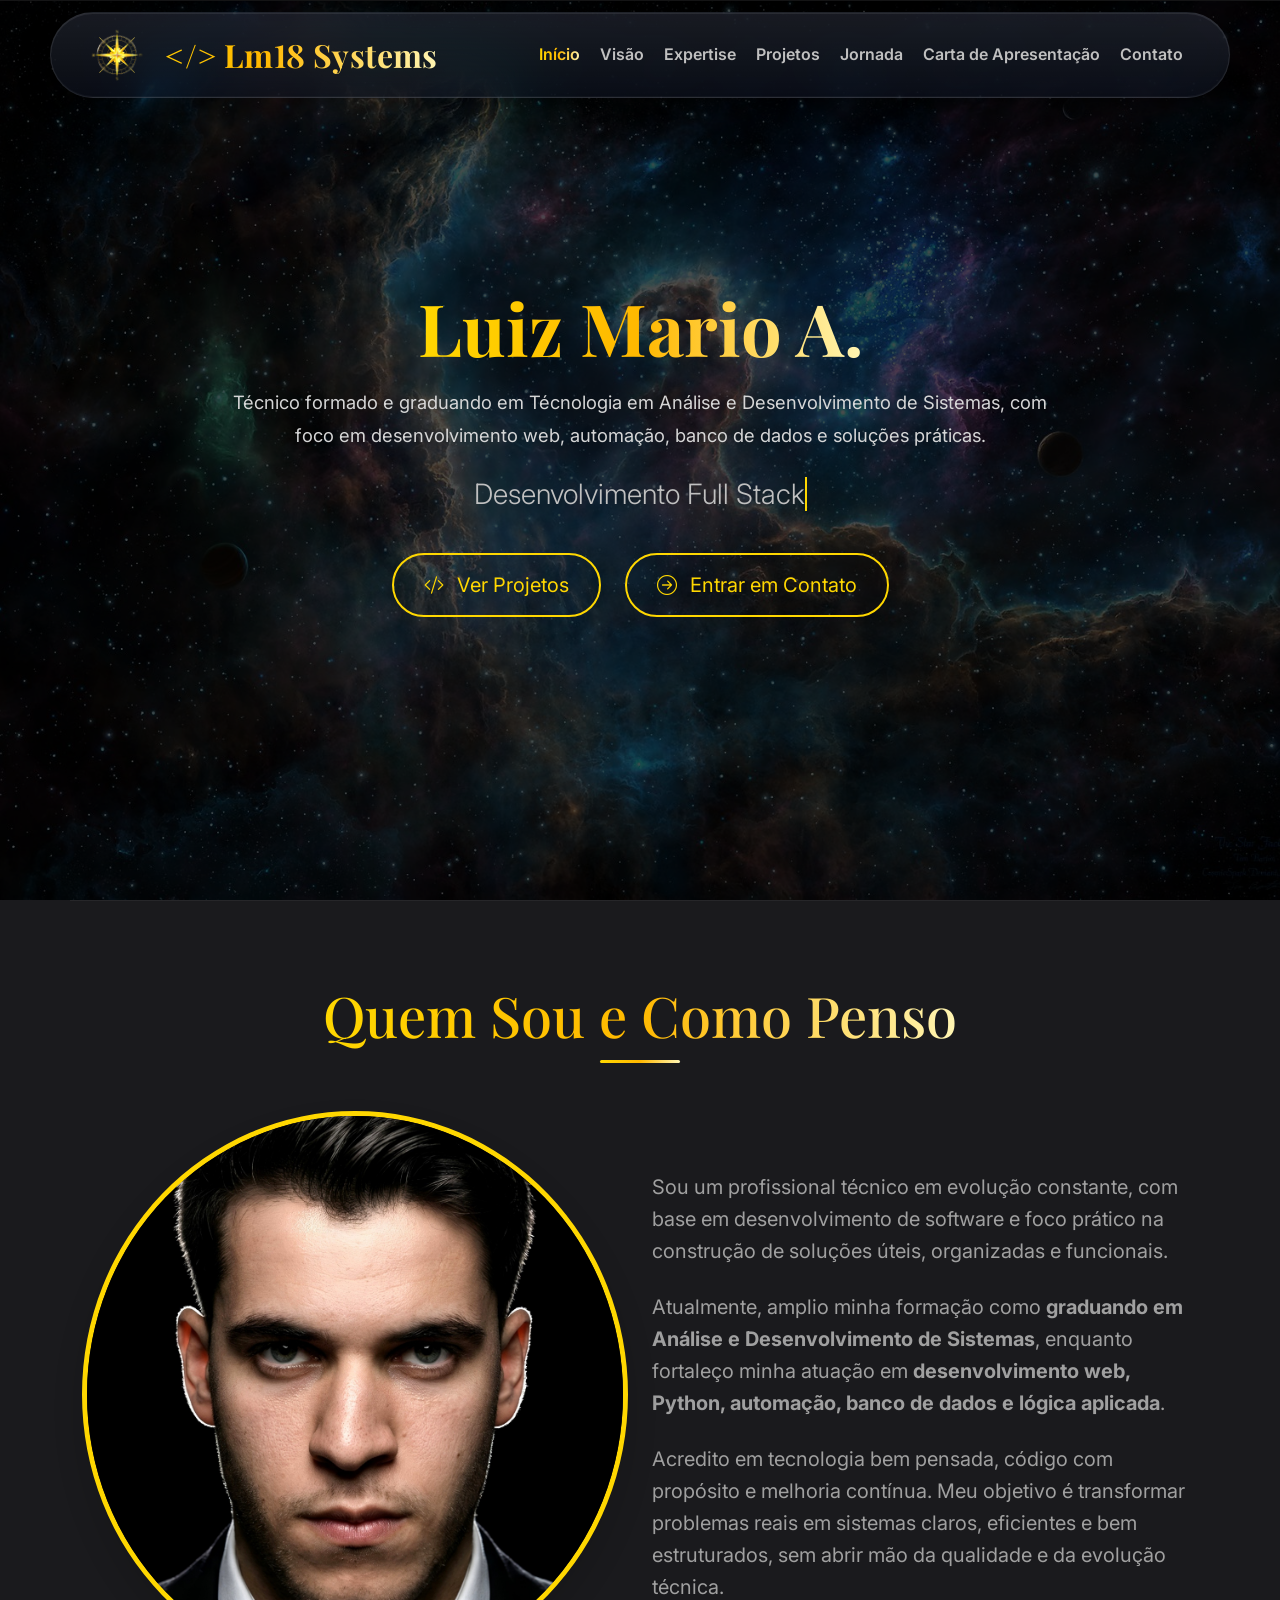
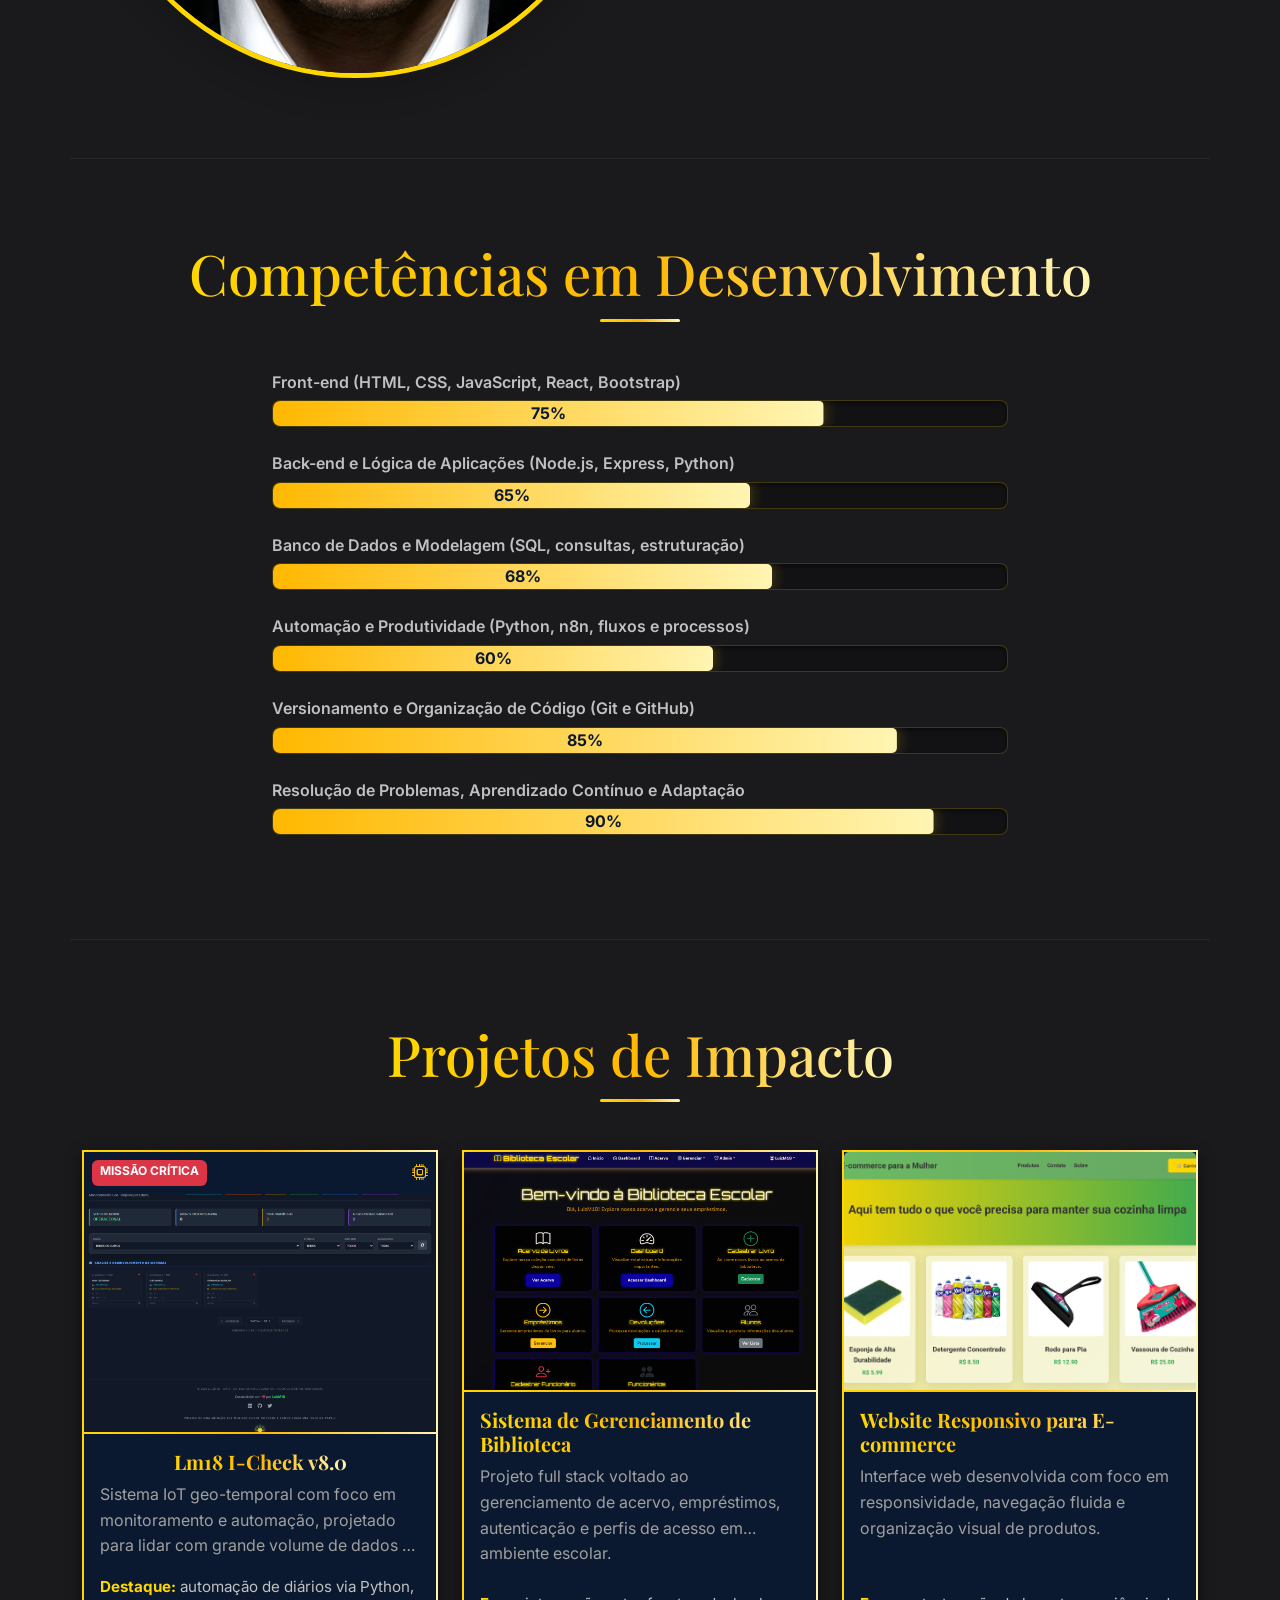
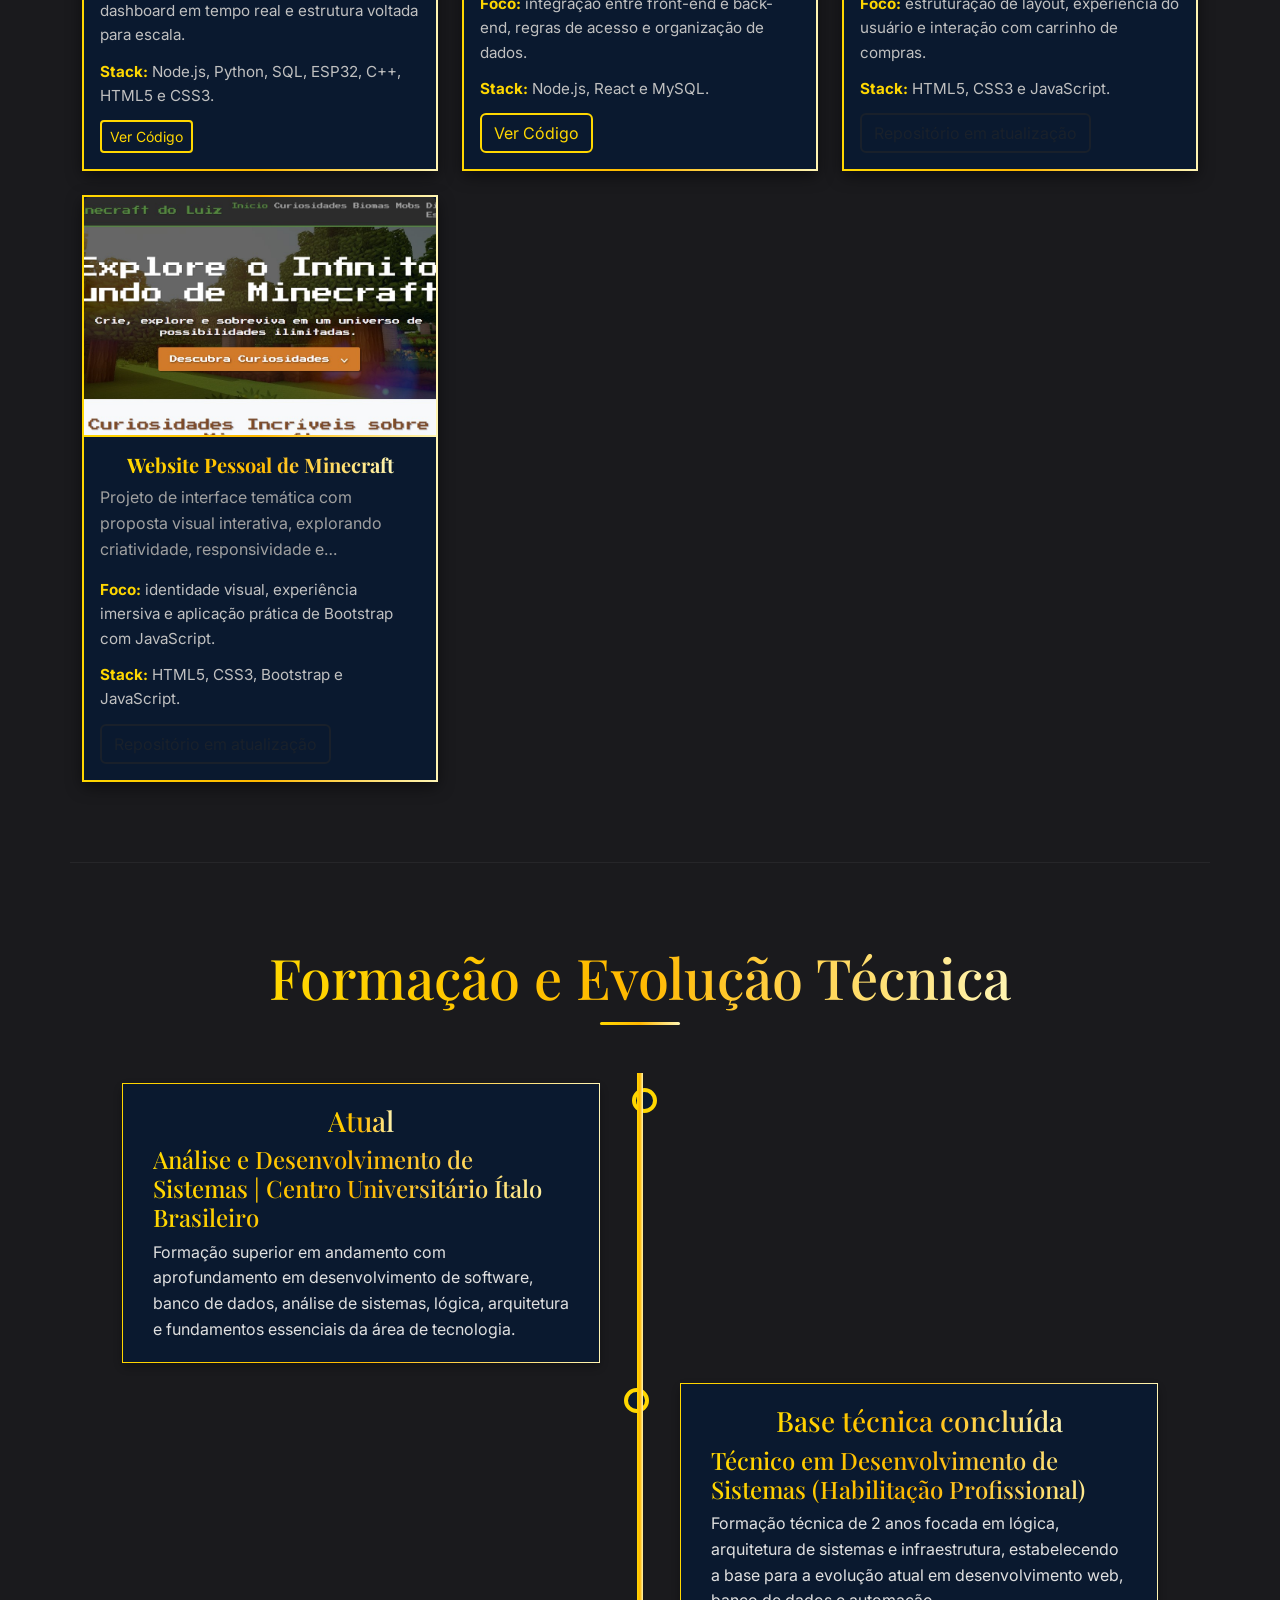
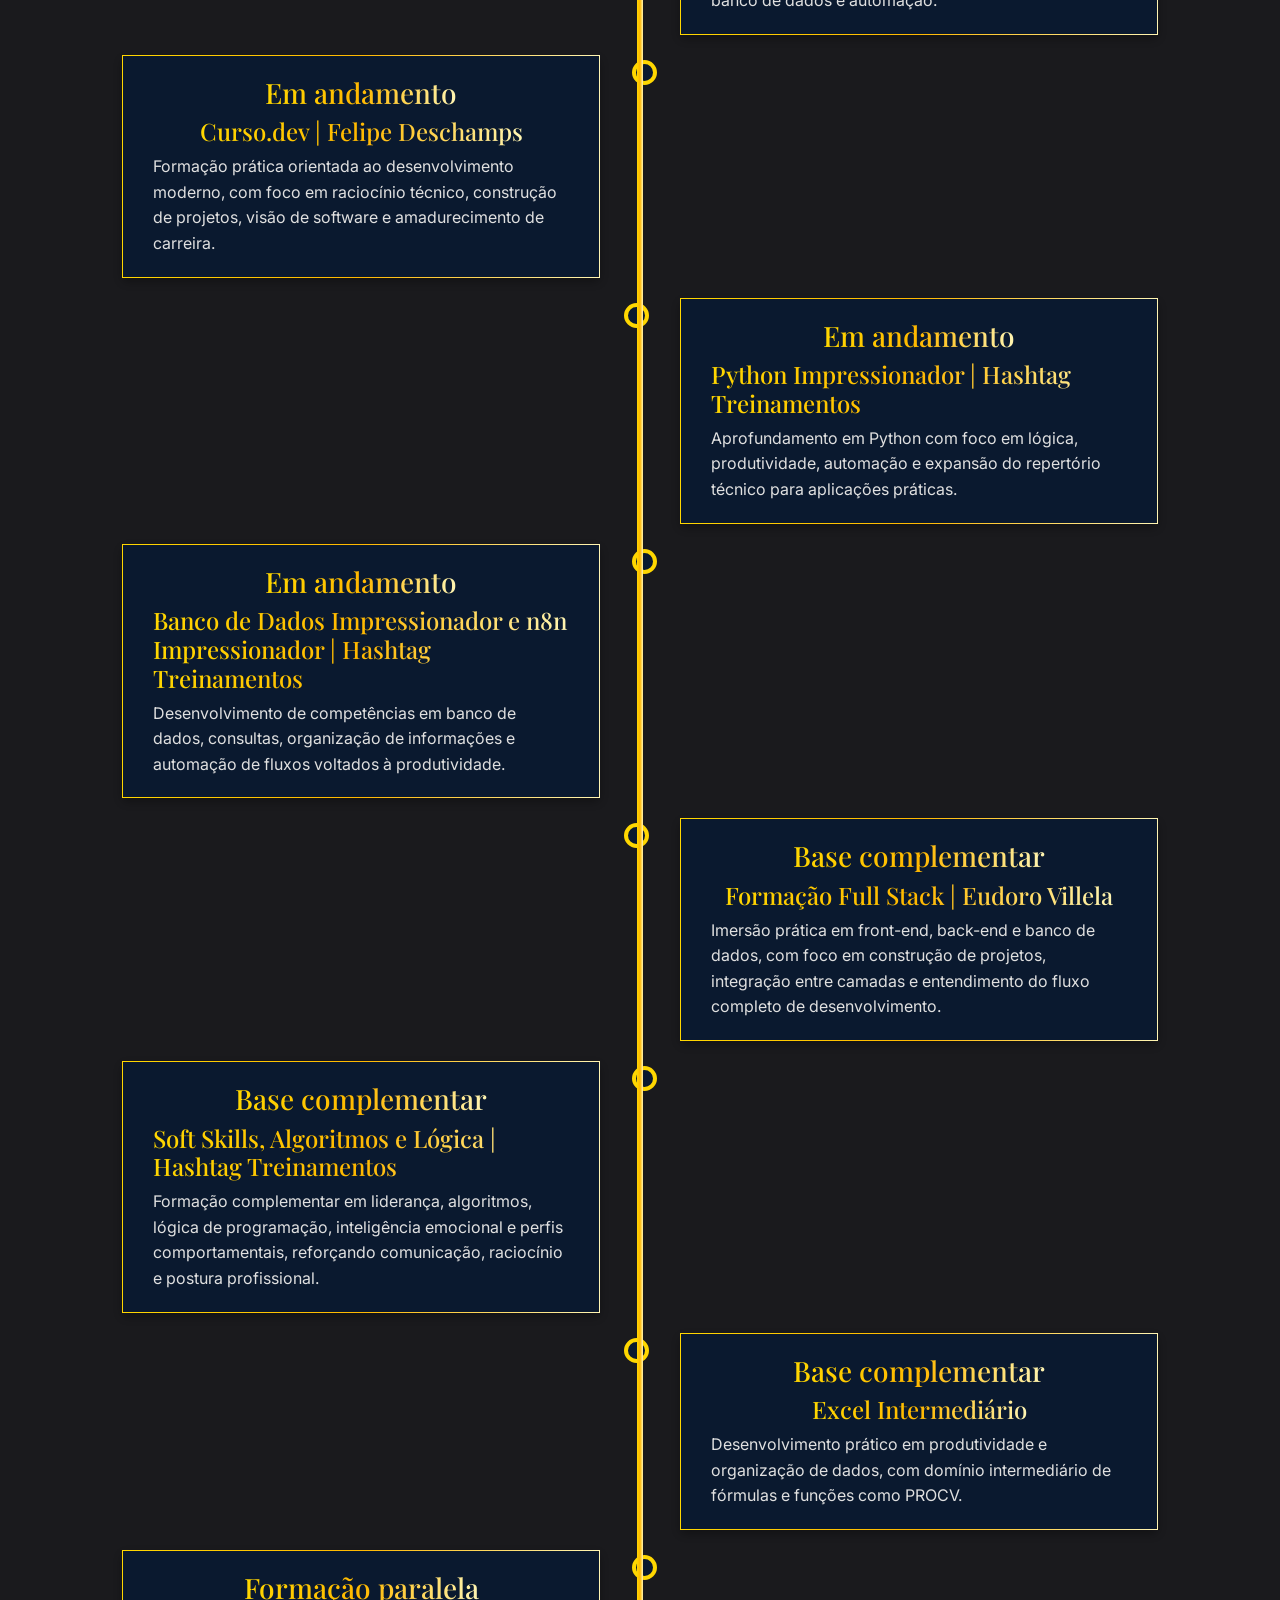
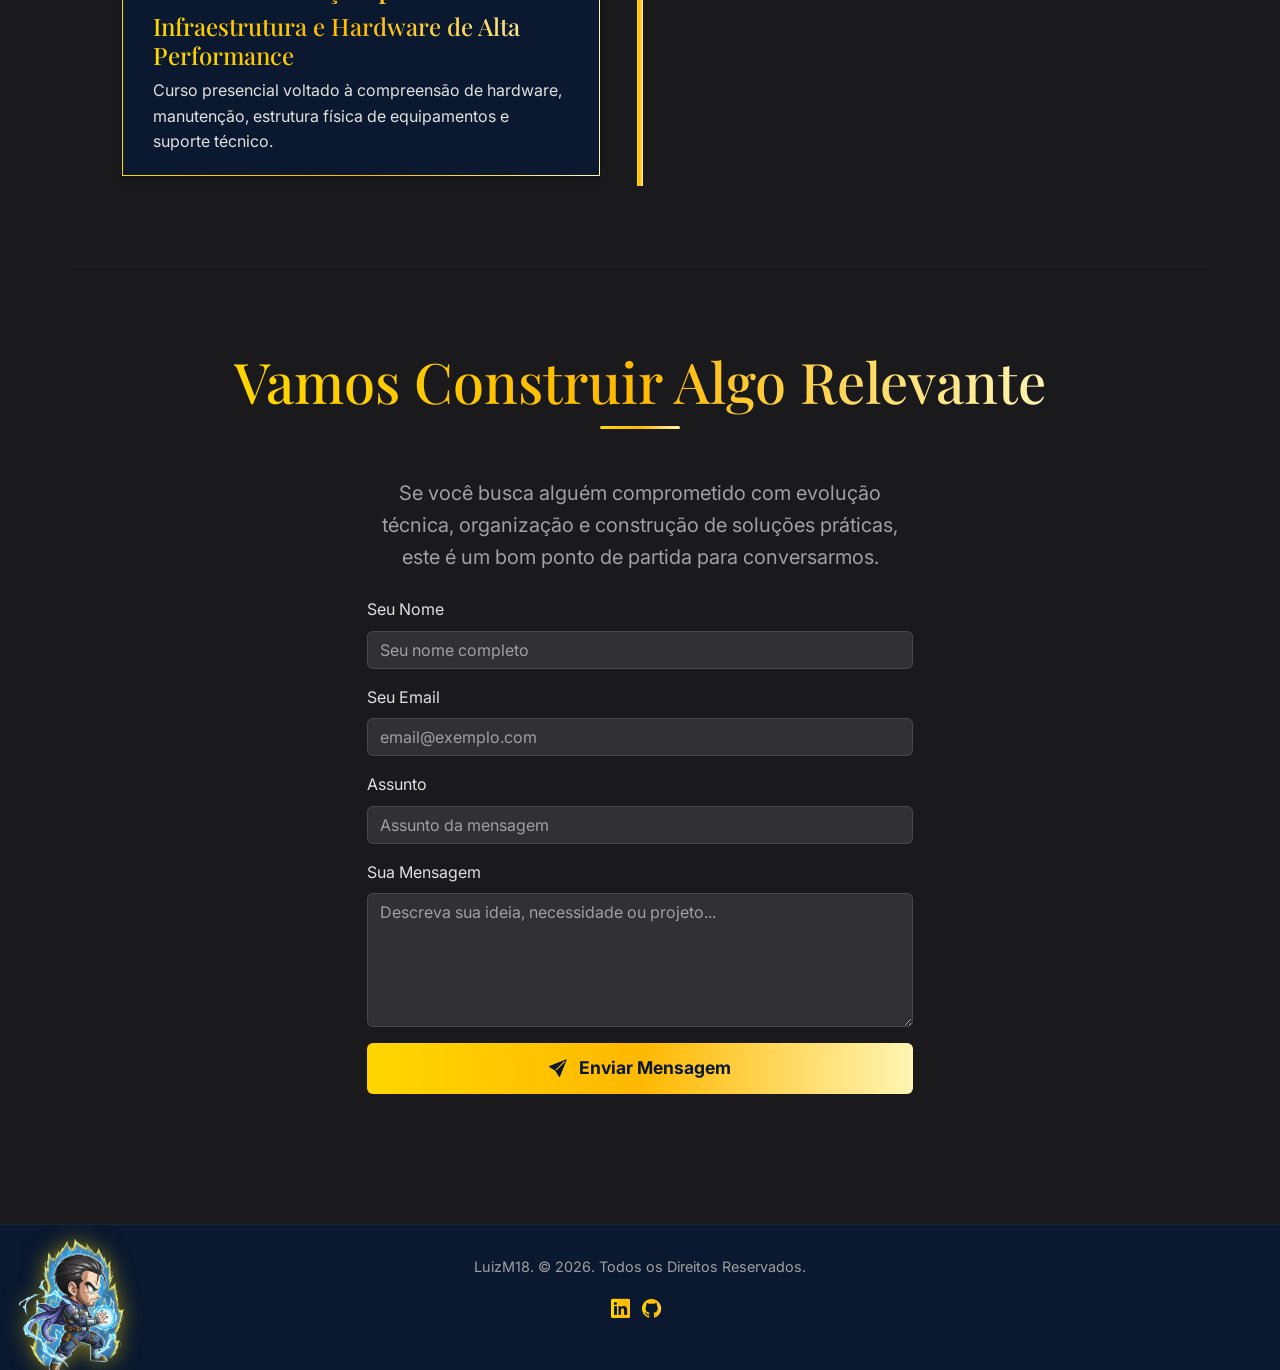
==== index.html @ 14121689 "feat: establish Lm18 Systems brand identity and legal architecture" ====
<!DOCTYPE html>
<html lang="pt-BR">
<head>
    <meta charset="UTF-8">
    <meta name="viewport" content="width=device-width, initial-scale=1.0">
    <title>Luiz Mario A. | Desenvolvimento Web, Automação e Banco de Dados</title>
    <meta name="description" content="Portfólio de Luiz Mario A. - Técnico em desenvolvimento, graduando em ADS, com foco em desenvolvimento web, automação, banco de dados e soluções práticas.">
    <meta name="keywords" content="Lm18 Systems, Luiz Mario, LuizM18, Portfólio, Desenvolvedor Full Stack, Python, Node.js, React, SQL, Automação, Banco de Dados">
    <meta name="author" content="LuizM18">

    <meta property="og:type" content="website">
    <meta property="og:url" content="https://lm18.dev/">
    <meta property="og:title" content="Luiz Mario A. | Desenvolvimento Web, Automação e Banco de Dados">
    <meta property="og:description" content="Conheça os projetos, a formação e a evolução técnica de Luiz Mario em desenvolvimento web, automação e banco de dados.">
    <meta property="og:image" content="https://lm18.dev/assets/images/profile-photo.jpg">
    <meta property="og:image:type" content="image/jpeg">
    <meta property="og:image:width" content="1200">
    <meta property="og:image:height" content="630">

    <meta name="twitter:card" content="summary_large_image">
    <meta name="twitter:url" content="https://lm18.dev/">
    <meta name="twitter:title" content="Luiz Mario A. | Desenvolvimento Web, Automação e Banco de Dados">
    <meta name="twitter:description" content="Portfólio com foco em projetos, formação técnica, automação, desenvolvimento web e banco de dados.">
    <meta name="twitter:image" content="https://lm18.dev/assets/images/profile-photo.jpg">

    <!-- Bootstrap CSS CDN -->
    <link href="https://cdn.jsdelivr.net/npm/bootstrap@5.3.3/dist/css/bootstrap.min.css" rel="stylesheet" xintegrity="sha384-QWTKZyjpPEjISv5WaRU9OFeRpok6YctnYmDr5pNlyT2bRjXh0JMhjY6hW+ALEwIH" crossorigin="anonymous">
    <!-- Bootstrap Icons CDN -->
    <link rel="stylesheet" href="https://cdn.jsdelivr.net/npm/bootstrap-icons@1.11.3/font/bootstrap-icons.min.css">
    <!-- Google Fonts -->
    <link href="https://fonts.googleapis.com/css2?family=Inter:wght@300;400;600;700&family=Playfair+Display:wght@700&display=swap" rel="stylesheet">

    <link rel="shortcut icon" href="./assets/images/logo.png">
    <link rel="stylesheet" href="styles.css">
</head>
<body data-bs-spy="scroll" data-bs-target="#navbarNav" data-bs-offset="56">

    <!-- Navbar -->
    <nav class="navbar navbar-expand-lg navbar-dark navbar-custom">
        <div class="container">
            <a class="navbar-brand-custom" href="#hero">
                <img src="assets/images/logo.png" alt="Logo do portfólio LuizM" class="me-2 navbar-logo">
                &lt;/&gt; Lm18 Systems
            </a>

            <button class="navbar-toggler" type="button" data-bs-toggle="collapse" data-bs-target="#navbarNav" aria-controls="navbarNav" aria-expanded="false" aria-label="Abrir navegação">
                <span class="navbar-toggler-icon"></span>
            </button>

            <div class="collapse navbar-collapse" id="navbarNav">
                <ul class="navbar-nav ms-auto">
                    <li class="nav-item">
                        <a class="nav-link-custom active" aria-current="page" href="#hero">Início</a>
                    </li>
                    <li class="nav-item">
                        <a class="nav-link-custom" href="#vision">Visão</a>
                    </li>
                    <li class="nav-item">
                        <a class="nav-link-custom" href="#expertise">Expertise</a>
                    </li>
                    <li class="nav-item">
                        <a class="nav-link-custom" href="#projects">Projetos</a>
                    </li>
                    <li class="nav-item">
                        <a class="nav-link-custom" href="#journey">Jornada</a>
                    </li>
                    <li class="nav-item">
                        <a class="nav-link-custom" href="cover-letter.html">Carta de Apresentação</a>
                    </li>
                    <li class="nav-item">
                        <a class="nav-link-custom" href="#contact">Contato</a>
                    </li>
                </ul>
            </div>
        </div>
    </nav>

    <!-- Hero Section -->
    <section id="hero" class="d-flex align-items-center justify-content-center text-white">
        <div class="hero-content text-center">
            <h1 class="display-1">Luiz Mario A.</h1>

            <p class="hero-subtitle">
                Técnico formado e graduando em Técnologia em Análise e Desenvolvimento de Sistemas, com foco em desenvolvimento web, automação, banco de dados e soluções práticas.
            </p>

            <p class="lead hero-typewriter">
                <span id="typewriter" data-words='["Desenvolvimento Full Stack", "Python e Automação", "Banco de Dados SQL", "Node.js e React", "Evolução Técnica Contínua"]'></span><span class="typewriter-cursor"></span>
            </p>

            <div class="hero-actions mt-4">
                <a href="#projects" class="btn btn-outline-gold btn-hero me-2">
                    <i class="bi bi-code-slash me-2"></i> Ver Projetos
                </a>
                <a href="#contact" class="btn btn-outline-gold btn-hero mt-3 mt-sm-0">
                    <i class="bi bi-arrow-right-circle me-2"></i> Entrar em Contato
                </a>
            </div>
        </div>
    </section>

    <!-- Vision Section -->
    <section id="vision" class="container fade-in-up-on-scroll">
        <h2 class="text-center mb-5">Quem Sou e Como Penso</h2>
        <div class="row align-items-center">
            <div class="col-md-6 text-center mb-4 mb-md-0">
                <img src="assets/images/profile-photo.jpg" class="img-fluid rounded-circle shadow-lg profile-img" alt="Foto de perfil de Luiz Mario">
            </div>
            <div class="col-md-6">
                <p class="fs-5 text-secondary-text mb-4">
                    Sou um profissional técnico em evolução constante, com base em desenvolvimento de software e foco prático na construção de soluções úteis, organizadas e funcionais.
                </p>
                <p class="fs-5 text-secondary-text mb-4">
                    Atualmente, amplio minha formação como <strong>graduando em Análise e Desenvolvimento de Sistemas</strong>, enquanto fortaleço minha atuação em <strong>desenvolvimento web, Python, automação, banco de dados e lógica aplicada</strong>.
                </p>
                <p class="fs-5 text-secondary-text">
                    Acredito em tecnologia bem pensada, código com propósito e melhoria contínua. Meu objetivo é transformar problemas reais em sistemas claros, eficientes e bem estruturados, sem abrir mão da qualidade e da evolução técnica.
                </p>
            </div>
        </div>
    </section>

    <!-- Expertise Section -->
    <section id="expertise" class="container fade-in-up-on-scroll">
        <h2 class="text-center mb-5">Competências em Desenvolvimento</h2>
        <div class="row justify-content-center g-4">
            <div class="col-lg-8">
                <div class="mb-4">
                    <p class="skill-text">Front-end (HTML, CSS, JavaScript, React, Bootstrap)</p>
                    <div class="skill-bar-container">
                        <div class="skill-bar" data-progress="75">75%</div>
                    </div>
                </div>

                <div class="mb-4">
                    <p class="skill-text">Back-end e Lógica de Aplicações (Node.js, Express, Python)</p>
                    <div class="skill-bar-container">
                        <div class="skill-bar" data-progress="65">65%</div>
                    </div>
                </div>

                <div class="mb-4">
                    <p class="skill-text">Banco de Dados e Modelagem (SQL, consultas, estruturação)</p>
                    <div class="skill-bar-container">
                        <div class="skill-bar" data-progress="68">68%</div>
                    </div>
                </div>

                <div class="mb-4">
                    <p class="skill-text">Automação e Produtividade (Python, n8n, fluxos e processos)</p>
                    <div class="skill-bar-container">
                        <div class="skill-bar" data-progress="60">60%</div>
                    </div>
                </div>

                <div class="mb-4">
                    <p class="skill-text">Versionamento e Organização de Código (Git e GitHub)</p>
                    <div class="skill-bar-container">
                        <div class="skill-bar" data-progress="85">85%</div>
                    </div>
                </div>

                <div class="mb-4">
                    <p class="skill-text">Resolução de Problemas, Aprendizado Contínuo e Adaptação</p>
                    <div class="skill-bar-container">
                        <div class="skill-bar" data-progress="90">90%</div>
                    </div>
                </div>
            </div>
        </div>
    </section>

    <!-- Projects Section -->
    <section id="projects" class="container fade-in-up-on-scroll">
        <h2 class="text-center mb-5">Projetos de Impacto</h2>
        <div class="row g-4">
            <div class="col-md-6 col-lg-4">
                <div class="card h-100 project-card">
                    <div class="p-2 d-flex justify-content-between">
                        <span class="badge bg-danger">MISSÃO CRÍTICA</span>
                        <i class="bi bi-cpu text-warning"></i>
                    </div>
                    <img src="assets/images/Lm18_Mockup.jpg" class="card-img-top" alt="Projeto Lm18 I-Check">
                    <div class="card-body">
                        <h5 class="card-title">Lm18 I-Check v8.0</h5>
                        <p class="card-text">
                            Sistema IoT geo-temporal com foco em monitoramento e automação, projetado para lidar com grande volume de dados e acompanhamento em tempo real.
                        </p>
                        <p class="project-detail">
                            <strong>Destaque:</strong> automação de diários via Python, dashboard em tempo real e estrutura voltada para escala.
                        </p>
                        <p class="project-detail">
                            <strong>Stack:</strong> Node.js, Python, SQL, ESP32, C++, HTML5 e CSS3.
                        </p>
                        <div class="d-flex justify-content-between align-items-center">
                            <a href="https://github.com/LuizM18/Lm18_I-Check" class="btn btn-outline-gold btn-sm" target="_blank" rel="noopener noreferrer">Ver Código</a>
                        </div>
                    </div>
                </div>
            </div>

            <div class="col-md-6 col-lg-4">
                <div class="card h-100 project-card">
                    <img src="assets/images/BibliotecaEscolar_Projeto.jpeg" class="card-img-top" alt="Sistema de Gerenciamento de Biblioteca">
                    <div class="card-body">
                        <h5 class="card-title">Sistema de Gerenciamento de Biblioteca</h5>
                        <p class="card-text">
                            Projeto full stack voltado ao gerenciamento de acervo, empréstimos, autenticação e perfis de acesso em ambiente escolar.
                        </p>
                        <p class="project-detail">
                            <strong>Foco:</strong> integração entre front-end e back-end, regras de acesso e organização de dados.
                        </p>
                        <p class="project-detail">
                            <strong>Stack:</strong> Node.js, React e MySQL.
                        </p>
                        <div class="d-flex justify-content-between align-items-center">
                            <a href="https://github.com/LuizM18/ProjetoBiblioteca" class="btn btn-outline-gold" target="_blank" rel="noopener noreferrer">Ver Código</a>
                        </div>
                    </div>
                </div>
            </div>

            <div class="col-md-6 col-lg-4">
                <div class="card h-100 project-card">
                    <img src="assets/images/E-commerce.jpeg" class="card-img-top" alt="Website responsivo para e-commerce">
                    <div class="card-body">
                        <h5 class="card-title">Website Responsivo para E-commerce</h5>
                        <p class="card-text">
                            Interface web desenvolvida com foco em responsividade, navegação fluida e organização visual de produtos.
                        </p>
                        <p class="project-detail">
                            <strong>Foco:</strong> estruturação de layout, experiência do usuário e interação com carrinho de compras.
                        </p>
                        <p class="project-detail">
                            <strong>Stack:</strong> HTML5, CSS3 e JavaScript.
                        </p>
                        <div class="d-flex justify-content-between align-items-center">
                            <span class="btn btn-outline-gold disabled" aria-disabled="true">Repositório em atualização</span>
                        </div>
                    </div>
                </div>
            </div>

            <div class="col-md-6 col-lg-4">
                <div class="card h-100 project-card">
                    <img src="assets/images/Minecraft_do_Luiz_Projeto.JPEG" class="card-img-top" alt="Website pessoal com tema Minecraft">
                    <div class="card-body">
                        <h5 class="card-title">Website Pessoal de Minecraft</h5>
                        <p class="card-text">
                            Projeto de interface temática com proposta visual interativa, explorando criatividade, responsividade e organização de componentes.
                        </p>
                        <p class="project-detail">
                            <strong>Foco:</strong> identidade visual, experiência imersiva e aplicação prática de Bootstrap com JavaScript.
                        </p>
                        <p class="project-detail">
                            <strong>Stack:</strong> HTML5, CSS3, Bootstrap e JavaScript.
                        </p>
                        <div class="d-flex justify-content-between align-items-center">
                            <span class="btn btn-outline-gold disabled" aria-disabled="true">Repositório em atualização</span>
                        </div>
                    </div>
                </div>
            </div>
        </div>
    </section>

    <!-- Journey Section -->
    <section id="journey" class="container fade-in-up-on-scroll">
        <h2 class="text-center mb-5">Formação e Evolução Técnica</h2>
        <div class="timeline">
            <div class="timeline-container left">
                <div class="timeline-content">
                    <h3>Atual</h3>
                    <h4>Análise e Desenvolvimento de Sistemas | Centro Universitário Ítalo Brasileiro</h4>
                    <p>
                        Formação superior em andamento com aprofundamento em desenvolvimento de software, banco de dados, análise de sistemas, lógica, arquitetura e fundamentos essenciais da área de tecnologia.
                    </p>
                </div>
            </div>

            <div class="timeline-container right">
                <div class="timeline-content">
                    <h3>Base técnica concluída</h3>
                    <h4>Técnico em Desenvolvimento de Sistemas (Habilitação Profissional)</h4>
                    <p>
                        Formação técnica de 2 anos focada em lógica, arquitetura de sistemas e infraestrutura, estabelecendo a base para a evolução atual em desenvolvimento web, banco de dados e automação.
                    </p>
                </div>
            </div>

            <div class="timeline-container left">
                <div class="timeline-content">
                    <h3>Em andamento</h3>
                    <h4>Curso.dev | Felipe Deschamps</h4>
                    <p>
                        Formação prática orientada ao desenvolvimento moderno, com foco em raciocínio técnico, construção de projetos, visão de software e amadurecimento de carreira.
                    </p>
                </div>
            </div>

            <div class="timeline-container right">
                <div class="timeline-content">
                    <h3>Em andamento</h3>
                    <h4>Python Impressionador | Hashtag Treinamentos</h4>
                    <p>
                        Aprofundamento em Python com foco em lógica, produtividade, automação e expansão do repertório técnico para aplicações práticas.
                    </p>
                </div>
            </div>

            <div class="timeline-container left">
                <div class="timeline-content">
                    <h3>Em andamento</h3>
                    <h4>Banco de Dados Impressionador e n8n Impressionador | Hashtag Treinamentos</h4>
                    <p>
                        Desenvolvimento de competências em banco de dados, consultas, organização de informações e automação de fluxos voltados à produtividade.
                    </p>
                </div>
            </div>

            <div class="timeline-container right">
                <div class="timeline-content">
                    <h3>Base complementar</h3>
                    <h4>Formação Full Stack | Eudoro Villela</h4>
                    <p>
                        Imersão prática em front-end, back-end e banco de dados, com foco em construção de projetos, integração entre camadas e entendimento do fluxo completo de desenvolvimento.
                    </p>
                </div>
            </div>

            <div class="timeline-container left">
                <div class="timeline-content">
                    <h3>Base complementar</h3>
                    <h4>Soft Skills, Algoritmos e Lógica | Hashtag Treinamentos</h4>
                    <p>
                        Formação complementar em liderança, algoritmos, lógica de programação, inteligência emocional e perfis comportamentais, reforçando comunicação, raciocínio e postura profissional.
                    </p>
                </div>
            </div>

            <div class="timeline-container right">
                <div class="timeline-content">
                    <h3>Base complementar</h3>
                    <h4>Excel Intermediário</h4>
                    <p>
                        Desenvolvimento prático em produtividade e organização de dados, com domínio intermediário de fórmulas e funções como PROCV.
                    </p>
                </div>
            </div>

            <div class="timeline-container left">
                <div class="timeline-content">
                    <h3>Formação paralela</h3>
                    <h4>Infraestrutura e Hardware de Alta Performance</h4>
                    <p>
                        Curso presencial voltado à compreensão de hardware, manutenção, estrutura física de equipamentos e suporte técnico.
                    </p>
                </div>
            </div>
        </div>
    </section>

    <!-- Contact Section -->
    <section id="contact" class="container fade-in-up-on-scroll">
        <h2 class="text-center mb-5">Vamos Construir Algo Relevante</h2>
        <div class="row justify-content-center">
            <div class="col-md-8 col-lg-6">
                <p class="text-center mb-4 fs-5 text-secondary-text">
                    Se você busca alguém comprometido com evolução técnica, organização e construção de soluções práticas, este é um bom ponto de partida para conversarmos.
                </p>

                <form id="contactForm">
                    <input type="hidden" name="access_key" value="90277097-29be-4f44-922a-0c2ed839943b">
                    <input type="hidden" name="subject" id="dynamicSubject" value="Nova Mensagem do Site">
                    <input type="checkbox" name="botcheck" class="d-none">

                    <div class="mb-3">
                        <label for="name" class="form-label">Seu Nome</label>
                        <input type="text" name="name" class="form-control" id="name" placeholder="Seu nome completo" required>
                    </div>

                    <div class="mb-3">
                        <label for="email" class="form-label">Seu Email</label>
                        <input type="email" name="email" class="form-control" id="email" placeholder="email@exemplo.com" required>
                    </div>

                    <div class="mb-3">
                        <label for="userSubject" class="form-label">Assunto</label>
                        <input type="text" class="form-control" id="userSubject" placeholder="Assunto da mensagem" required>
                    </div>

                    <div class="mb-3">
                        <label for="message" class="form-label">Sua Mensagem</label>
                        <textarea name="message" class="form-control" id="message" rows="5" placeholder="Descreva sua ideia, necessidade ou projeto..." required></textarea>
                    </div>

                    <div class="d-grid gap-2">
                        <button type="submit" class="btn btn-submit">
                            <i class="bi bi-send-fill me-2"></i> Enviar Mensagem
                        </button>
                    </div>

                    <div id="formMessage" class="mt-3 text-center d-none alert" role="alert"></div>
                </form>
            </div>
        </div>
    </section>

    <!-- Footer -->
    <footer class="footer-custom footer-effects">
        <div class="container">
            <p>LuizM18. &copy; 2026. Todos os Direitos Reservados.</p>
            <p>
                <a href="https://www.linkedin.com/in/luizm18" target="_blank" rel="noopener noreferrer" aria-label="LinkedIn de Luiz Mario">
                    <i class="bi bi-linkedin me-2"></i>
                </a>
                <a href="https://github.com/LuizM18" target="_blank" rel="noopener noreferrer" aria-label="GitHub de Luiz Mario">
                    <i class="bi bi-github me-2"></i>
                </a>
            </p>

            <div class="character-area">
                <img src="assets/images/LuizIA.png" class="character-sprite" alt="Avatar estilizado Luiz IA">
                <img src="assets/images/kamehameha.png" class="energy-blast-img" alt="Efeito visual de energia">
            </div>
        </div>
    </footer>

    <!-- GSAP -->
    <script src="https://cdnjs.cloudflare.com/ajax/libs/gsap/3.12.5/gsap.min.js"></script>
    <!-- Bootstrap Bundle with Popper -->
    <script src="https://cdn.jsdelivr.net/npm/bootstrap@5.3.3/dist/js/bootstrap.bundle.min.js" xintegrity="sha384-YvpcrYf0tY3lHB60NNkmXc5s9fDVZLESaAA55NDzOxhy9GkcIdslK1eN7N6jIeHz" crossorigin="anonymous"></script>
    <!-- Script JS customizado -->
    <script src="script.js"></script>
</body>
</html>
---- styles.css ----
/* ==========================================================================
   1. VARIÁVEIS E GLOBAIS (ESTRUTURA BASE)
   ========================================================================== */

:root {
    --dark-blue: #0A192F;
    --rich-black: #1A1A1D;
    --gold-accent: #FFD700;
    --gold-bright: #FFF5B3;
    --gold-gradient: linear-gradient(90deg, #FFD700 0%, #FFB800 50%, #FFF5B3 100%);
    --silver-light: #C0C0C0;
    --blood-red: #8B0000;
    --text-color: #E0E0E0;
    --secondary-text: #A0A0A0;
    --focus-ring: 0 0 0 0.25rem rgba(255, 215, 0, 0.25);
}

body {
    font-family: 'Inter', sans-serif;
    background-color: var(--rich-black);
    color: var(--text-color);
    line-height: 1.6;
    overflow-x: hidden;
    cursor: url('assets/images/YellowArrow.cur') 0 0, auto;
}

h1, h2, h3, h4, h5, h6 {
    font-family: 'Playfair Display', serif;
    background: var(--gold-gradient);
    -webkit-background-clip: text;
    -webkit-text-fill-color: transparent;
    display: table;
    margin-left: auto;
    margin-right: auto;
    text-shadow: none;
}

a,
button,
.nav-link-custom,
.navbar-toggler,
.btn,
.card,
.project-card,
.timeline-content,
.footer-custom a {
    cursor: url('assets/images/YellowLink.cur'), pointer !important;
}

p,
span,
h1, h2, h3, h4, h5, h6,
label,
.form-control,
.skill-text,
.lead,
.hero-subtitle,
.project-detail {
    cursor: url('assets/images/YellowText.cur'), text;
}

.btn-submit:active,
.btn-submit.loading,
.btn-submit.is-loading {
    cursor: url('assets/images/YellowBusy.ani'), wait;
}

.text-secondary-text {
    color: var(--secondary-text) !important;
}

/* ==========================================================================
   2. COMPONENTES COMPARTILHADOS (NAVBAR, FOOTER E BOTÕES)
   ========================================================================== */

.navbar-custom {
    position: fixed;
    top: 12px;
    left: 0;
    right: 0;
    width: min(1180px, calc(100% - 24px));
    margin: 0 auto;
    border-radius: 999px;
    z-index: 1000;
    overflow: hidden;
    
    padding: 0.75rem 1.5rem;

    background: 
        linear-gradient(180deg, rgba(255, 255, 255, 0.08), rgba(255, 255, 255, 0.02)), 
        rgba(8, 14, 28, 0.54);
    backdrop-filter: blur(18px) saturate(150%);
    -webkit-backdrop-filter: blur(18px) saturate(150%);
    

    border: 1px solid rgba(255, 255, 255, 0.09);
    

    box-shadow:
        0 10px 34px rgba(0, 0, 0, 0.32),            
        inset 0 1px 0 rgba(255, 255, 255, 0.08),    
        inset 0 -1px 0 rgba(255, 255, 255, 0.03);   
}

.navbar-custom:hover {
    box-shadow: 0 10px 40px rgba(0, 0, 0, 0.8), 0 0 20px rgba(255, 215, 0, 0.2);
}

.navbar-custom::after {
    content: "";
    position: absolute;
    top: 0;
    left: -150%;
    width: 60%;
    height: 100%;
    background: linear-gradient(
        90deg,
        transparent,
        rgba(255, 255, 255, 0.05),
        rgba(255, 245, 179, 0.2),
        transparent
    );
    transform: skewX(-20deg);
    transition: 2.5s cubic-bezier(0.19, 1, 0.22, 1);
    pointer-events: none;
}

.navbar-custom:hover::after {
    left: 150%;
}

.navbar-brand-custom {
    font-family: 'Playfair Display', serif;
    font-size: 2rem;
    font-weight: 700;
    font-variant-numeric: lining-nums;
    letter-spacing: 0.4px;
    background: var(--gold-gradient);
    -webkit-background-clip: text;
    -webkit-text-fill-color: transparent;
    transition: filter 0.3s ease;
    display: flex;
    align-items: center;
    gap: 0.65rem;
    text-decoration: none;
    white-space: nowrap;
}

.navbar-brand-custom:hover {
    filter: brightness(1.2);
}

.navbar-logo {
    height: 60px;
    width: auto;
    object-fit: contain;
    image-rendering: auto;
    border-radius: 0;
    flex-shrink: 0;
    display: inline-block;
    transform-origin: center;
    animation: navbarLogoSpin 3s linear infinite;
}

.nav-link-custom {
    color: var(--silver-light) !important;
    font-weight: 600;
    margin: 0 10px;
    transition: color 0.3s ease, transform 0.2s ease;
    text-decoration: none;
}

.nav-link-custom:hover,
.nav-link-custom:focus {
    background: var(--gold-gradient);
    -webkit-background-clip: text;
    -webkit-text-fill-color: transparent;
    transform: translateY(-2px);
    outline: none;
}

.nav-link-custom.active {
    background: var(--gold-gradient);
    -webkit-background-clip: text;
    -webkit-text-fill-color: transparent;
}

.btn-outline-gold {
    color: var(--gold-accent);
    border: 2px solid var(--gold-accent);
    transition: all 0.3s ease;
    background: transparent;
}

.btn-outline-gold:hover,
.btn-outline-gold:focus {
    background: var(--gold-gradient);
    border-color: transparent;
    color: var(--dark-blue) !important;
    transform: scale(1.05);
    box-shadow: 0 6px 18px rgba(255, 215, 0, 0.2);
}

.footer-custom {
    background-color: var(--dark-blue);
    padding: 30px 0;
    text-align: center;
    color: var(--secondary-text);
    font-size: 0.9rem;
    border-top: 1px solid rgba(255, 255, 255, 0.05);
    margin-top: 50px;
}

.footer-effects {
    position: relative;
    overflow: hidden;
}

.footer-custom a {
    background: var(--gold-gradient);
    -webkit-background-clip: text;
    -webkit-text-fill-color: transparent;
    font-weight: bold;
    text-decoration: none;
    font-size: 1.2rem;
}

.footer-custom a:hover,
.footer-custom a:focus {
    filter: brightness(1.2);
    outline: none;
}

/* ==========================================================================
   3. ESTILOS EXCLUSIVOS DA PÁGINA INICIAL (INDEX)
   ========================================================================== */

#hero {
    background: linear-gradient(rgba(0, 0, 0, 0.7), rgba(0, 0, 0, 0.7)), url('assets/images/bg-hero.jpeg') center center / cover no-repeat;
    min-height: 100vh;
    display: flex;
    align-items: center;
    justify-content: center;
    text-align: center;
    position: relative;
    overflow: hidden;
    cursor: url('assets/images/YellowCross.cur'), move;
}

#hero .hero-content {
    z-index: 2;
    padding: 2rem;
    max-width: 960px;
    animation: fadeIn 2s ease-out;
}

#hero h1 {
    font-size: 4.5rem;
    font-weight: 700;
    margin-bottom: 1rem;
    background: var(--gold-gradient);
    -webkit-background-clip: text;
    -webkit-text-fill-color: transparent;
    animation: slideInDown 1.5s ease-out;
}

.hero-subtitle {
    max-width: 820px;
    margin: 0 auto 1.25rem;
    font-size: 1.15rem;
    line-height: 1.8;
    color: var(--text-color);
    opacity: 0.95;
    animation: fadeIn 2s ease-out;
}

.hero-typewriter {
    min-height: 1.75em;
}

#hero .lead {
    font-size: 1.75rem;
    font-weight: 300;
    color: var(--silver-light);
    margin-bottom: 2rem;
    animation: fadeIn 2.5s ease-out;
}

.hero-actions {
    display: flex;
    flex-wrap: wrap;
    justify-content: center;
    gap: 1rem;
}

#hero .btn-hero {
    font-size: 1.25rem;
    padding: 15px 30px;
    border-radius: 50px;
    animation: zoomIn 2s ease-out;
}

@media (max-width: 768px) {
    #hero h1 {
        font-size: 3rem;
    }

    .hero-subtitle {
        font-size: 1rem;
        line-height: 1.7;
    }

    #hero .lead {
        font-size: 1.25rem;
    }

    #hero .btn-hero {
        font-size: 1rem;
        padding: 10px 20px;
    }

    .navbar-brand-custom {
        font-size: 1.25rem;
    }

    .navbar-logo {
        height: 48px;
    }
}

section {
    padding: 80px 0;
    position: relative;
    background-color: var(--rich-black);
    border-top: 1px solid rgba(255, 255, 255, 0.05);
}

section h2 {
    font-size: 3.5rem;
    margin-bottom: 3rem;
    text-align: center;
    background: var(--gold-gradient);
    -webkit-background-clip: text;
    -webkit-text-fill-color: transparent;
    position: relative;
    padding-bottom: 15px;
}

section h2::after {
    content: '';
    position: absolute;
    left: 50%;
    bottom: 0;
    transform: translateX(-50%);
    height: 3px;
    width: 80px;
    background: var(--gold-gradient);
    border-radius: 5px;
}

#vision .card {
    background-color: var(--dark-blue);
    border: 2px solid;
    border-image: var(--gold-gradient) 1;
    box-shadow: 0 8px 16px rgba(0, 0, 0, 0.5);
    transition: transform 0.3s ease, box-shadow 0.3s ease;
}

#vision .card:hover {
    transform: translateY(-10px);
    box-shadow: 0 12px 24px rgba(0, 0, 0, 0.7);
}

#vision img.profile-img {
    object-fit: cover;
    border-radius: 50%;
    border: 5px solid var(--gold-accent);
    box-shadow: 0 0 15px rgba(255, 215, 0, 0.4);
    transition: box-shadow 0.6s ease-in-out, border-color 0.6s ease, filter 0.6s ease;
    filter: brightness(1);
}

#vision img.profile-img:hover {
    border-color: #2D0066;
    box-shadow:
        0 0 0 10px rgba(45, 0, 102, 0.3),
        0 0 30px 15px rgba(75, 0, 130, 0.5),
        0 0 60px 25px rgba(0, 0, 0, 0.8),
        inset 0 0 20px rgba(0, 0, 0, 1);
    filter: contrast(1.1) brightness(1.1);
}

.skill-bar-container {
    background-color: rgba(0, 0, 0, 0.3);
    border-radius: 8px;
    overflow: hidden;
    margin-bottom: 15px;
    border: 1px solid rgba(255, 215, 0, 0.2);
    box-shadow: inset 0 2px 4px rgba(0, 0, 0, 0.5);
}

.skill-bar {
    height: 25px;
    background: linear-gradient(90deg, var(--gold-accent) 0%, #FFB800 50%, var(--gold-bright) 100%);
    background-size: 200% 100%;
    background-position: right bottom;
    color: var(--dark-blue);
    text-align: center;
    line-height: 25px;
    font-weight: 700;
    border-radius: 5px;
    width: 0;
    transition: width 1.5s cubic-bezier(0.1, 0.7, 0.1, 1);
    box-shadow: 0 0 15px rgba(255, 215, 0, 0.3);
}

.skill-text {
    color: var(--silver-light);
    font-weight: 600;
    margin-bottom: 5px;
    display: flex;
    justify-content: space-between;
}

.project-card {
    background-color: var(--dark-blue);
    border: 2px solid;
    border-image: var(--gold-gradient) 1;
    box-shadow: 0 5px 15px rgba(0, 0, 0, 0.5);
    transition: transform 0.3s ease, box-shadow 0.3s ease, outline 0.3s ease;
    display: flex;
    flex-direction: column;
    height: 100%;
    outline: none;
}

.project-card:hover,
.project-card:focus {
    transform: translateY(-8px);
    box-shadow: 0 10px 20px rgba(0, 0, 0, 0.7);
}

.project-card:focus-visible {
    box-shadow: 0 10px 20px rgba(0, 0, 0, 0.7), var(--focus-ring);
}

.project-card img {
    border-bottom: 2px solid;
    border-image: var(--gold-gradient) 1;
    height: 240px;
    object-fit: cover;
}

.project-card .card-body {
    display: flex;
    flex-direction: column;
}

.project-card .card-title {
    background: var(--gold-gradient);
    -webkit-background-clip: text;
    -webkit-text-fill-color: transparent;
    font-weight: bold;
}

.project-card .card-text {
    color: var(--secondary-text);
    flex-grow: 1;
    display: -webkit-box;
    -webkit-line-clamp: 3;
    -webkit-box-orient: vertical;
    overflow: hidden;
    margin-bottom: 1rem;
    cursor: pointer;
    transition: all 0.3s ease;
}

.project-card .card-text.expanded {
    -webkit-line-clamp: unset;
    display: block;
    overflow: visible;
}

.project-card .card-text:not(.expanded):hover {
    color: var(--silver-light);
}

.project-detail {
    color: var(--silver-light);
    margin-bottom: 0.75rem;
    font-size: 0.95rem;
}

.project-detail strong {
    color: var(--gold-accent);
    font-weight: 700;
}

.project-card .btn-secondary-gold {
    background-color: transparent;
    border: 1px solid var(--silver-light);
    color: var(--silver-light);
    transition: all 0.3s ease;
}

.project-card .btn-secondary-gold:hover {
    background-color: var(--silver-light);
    color: var(--dark-blue);
}

.project-card small.text-secondary-text {
    color: var(--dark-blue) !important;
    background: var(--gold-gradient);
    padding: 4px 8px;
    border-radius: 4px;
    font-weight: bold;
    display: inline-block;
    margin-right: 2px;
    margin-left: 10px;
}

.timeline {
    position: relative;
    max-width: 1200px;
    margin: 0 auto;
}

.timeline::after {
    content: '';
    position: absolute;
    width: 6px;
    background: var(--gold-gradient);
    top: 0;
    bottom: 0;
    left: 50%;
    margin-left: -3px;
}

.timeline-container {
    padding: 10px 40px;
    position: relative;
    background-color: inherit;
    width: 50%;
    opacity: 0;
    transform: translateY(20px);
    transition: opacity 0.8s ease-out, transform 0.8s ease-out;
}

.timeline-container.is-visible {
    opacity: 1;
    transform: translateY(0);
}

.timeline-container::after {
    content: '';
    position: absolute;
    width: 25px;
    height: 25px;
    right: -17px;
    background-color: var(--dark-blue);
    border: 4px solid var(--gold-accent);
    top: 15px;
    border-radius: 50%;
    z-index: 1;
}

.left {
    left: 0;
}

.right {
    left: 50%;
}

.right::after {
    left: -16px;
}

.timeline-content {
    padding: 20px 30px;
    background-color: var(--dark-blue);
    position: relative;
    border-radius: 6px;
    border: 1px solid;
    border-image: var(--gold-gradient) 1;
    box-shadow: 0 4px 8px rgba(0, 0, 0, 0.3);
}

.timeline-content h3 {
    background: var(--gold-gradient);
    -webkit-background-clip: text;
    -webkit-text-fill-color: transparent;
}

.timeline-content p {
    margin-bottom: 0;
}

.timeline-content small {
    color: var(--secondary-text);
}

@media screen and (max-width: 768px) {
    .timeline::after {
        left: 31px;
    }

    .timeline-container {
        width: 100%;
        padding-left: 70px;
        padding-right: 25px;
    }

    .timeline-container::before {
        left: 60px;
        border: medium solid;
        border-image: var(--gold-gradient) 1;
        border-width: 10px 0 10px 10px;
    }

    .left::after,
    .right::after {
        left: 15px;
    }

    .right {
        left: 0%;
    }

    section h2 {
        font-size: 2.5rem;
    }
}

#contact .form-control,
#contact .form-select {
    background-color: rgba(255, 255, 255, 0.1);
    border: 1px solid rgba(255, 255, 255, 0.2);
    color: var(--text-color);
}

#contact .form-control:focus,
#contact .form-select:focus {
    background-color: rgba(255, 255, 255, 0.15);
    border-color: var(--gold-accent);
    box-shadow: var(--focus-ring);
    color: var(--text-color);
}

#contact .form-control::placeholder {
    color: var(--secondary-text);
}

#contact .btn-submit {
    background: var(--gold-gradient);
    border: none;
    color: var(--dark-blue);
    padding: 12px 30px;
    font-size: 1.1rem;
    font-weight: 700;
    transition: all 0.3s ease;
    cursor: url('assets/images/YellowText.cur'), text;
}

#contact .btn-submit:hover {
    filter: brightness(1.2);
    transform: translateY(-2px);
    box-shadow: 0 5px 15px rgba(255, 215, 0, 0.3);
    cursor: url('assets/images/YellowText.cur'), text;
}

/* ==========================================================================
   4. ESTILOS EXCLUSIVOS DA CARTA DE APRESENTAÇÃO (COVER LETTER)
   ========================================================================== */

.page-banner {
    background: linear-gradient(rgba(0, 0, 0, 0.7), rgba(0, 0, 0, 0.7)), url('assets/images/bg-hero.jpeg') center center / cover no-repeat;
    min-height: 30vh;
    display: flex;
    align-items: center;
    justify-content: center;
    text-align: center;
    position: relative;
    overflow: hidden;
    padding: 2rem;
}

.page-banner h1 {
    font-size: 3.5rem;
    font-weight: 700;
    padding-top: 96px;
    background: var(--gold-gradient);
    -webkit-background-clip: text;
    -webkit-text-fill-color: transparent;
    animation: fadeIn 1.5s ease-out;
}

@media (max-width: 768px) {
    .page-banner h1 {
        font-size: 2.5rem;
    }
}

#cover-letter-content {
    background-color: var(--dark-blue);
    padding: 60px;
    border-radius: 10px;
    box-shadow: 0 10px 30px rgba(0, 0, 0, 0.6);
    margin-top: -80px;
    position: relative;
    z-index: 1;
    border: 2px solid;
    border-image: var(--gold-gradient) 1;
}

#cover-letter-content p {
    font-size: 1.15rem;
    color: var(--text-color);
    margin-bottom: 1.5rem;
}

#cover-letter-content strong {
    background: var(--gold-gradient);
    -webkit-background-clip: text;
    -webkit-text-fill-color: transparent;
    font-weight: bold;
}

#cover-letter-content .signature {
    margin-top: 3rem;
    font-size: 1.2rem;
    font-weight: 700;
    color: var(--silver-light);
}

#cover-letter-content .contact-info a {
    background: var(--gold-gradient);
    -webkit-background-clip: text;
    -webkit-text-fill-color: transparent;
    font-weight: bold;
    text-decoration: none;
    transition: filter 0.3s ease;
}

#cover-letter-content .contact-info a:hover {
    filter: brightness(1.2);
}

/* ==========================================================================
   5. ANIMAÇÕES, SPRITES E KEYFRAMES (O CORAÇÃO DO SISTEMA)
   ========================================================================== */

.status-pulse {
    animation: pulse 2s infinite;
}

@keyframes pulse {
    0%, 100% { opacity: 1; }
    50% { opacity: 0.5; }
}

.typewriter-cursor {
    border-right: 2px solid var(--gold-accent);
    animation: blink 0.75s step-end infinite;
}

@keyframes blink {
    from, to { border-color: transparent; }
    50% { border-color: var(--gold-accent); }
}

.tech-tag {
    font-size: 0.7rem;
    padding: 2px 8px;
    border-radius: 4px;
    background: rgba(255, 215, 0, 0.1);
    color: var(--gold-accent);
    border: 1px solid rgba(255, 215, 0, 0.3);
    text-transform: uppercase;
    margin-right: 5px;
    font-weight: bold;
    display: inline-block;
}

.fade-in-up-on-scroll {
    opacity: 0;
    transform: translateY(20px);
    transition: opacity 0.8s ease-out, transform 0.8s ease-out;
}

.fade-in-up-on-scroll.is-visible {
    opacity: 1;
    transform: translateY(0);
}

.character-area {
    position: absolute;
    bottom: -10px;
    left: 0;
    width: 250px;
    height: 200px;
    pointer-events: none;
    display: flex;
    align-items: flex-end;
}

.character-sprite {
    height: 150px;
    width: auto;
    z-index: 3;
    filter: drop-shadow(0 0 10px rgba(255, 215, 0, 0.5));
    animation: characterShake 6s infinite;
}

.energy-blast-img {
    position: absolute;
    bottom: 10px;
    left: 80px;
    height: 100px;
    width: 0;
    object-fit: fill;
    z-index: 2;
    opacity: 0;
    filter: drop-shadow(0 0 15px #00d4ff);
    animation: fireKamehameha 6s infinite ease-in;
}

.animate__fadeInUp {
    animation-name: fadeInUp;
    animation-duration: 1.5s;
    animation-fill-mode: both;
}

@keyframes fireKamehameha {
    0%, 65% { width: 0; opacity: 0; }
    70% { width: 100px; opacity: 1; }
    85% { width: 1200px; opacity: 1; }
    95% { width: 1500px; opacity: 0; }
    100% { width: 0; opacity: 0; }
}

@keyframes characterShake {
    0%, 68% { transform: translate(0, 0); }
    70%, 85% { transform: translate(-2px, 1px); }
    90% { transform: translate(0, 0); }
}

@keyframes navbarLogoSpin {
    from { transform: rotate(0deg); }
    to { transform: rotate(360deg); }
}

@keyframes fadeInUp {
    from {
        opacity: 0;
        transform: translate3d(0, 40px, 0);
    }
    to {
        opacity: 1;
        transform: translate3d(0, 0, 0);
    }
}

@keyframes fadeIn {
    from { opacity: 0; }
    to { opacity: 1; }
}

@keyframes slideInDown {
    from {
        transform: translate3d(0, -100%, 0);
        visibility: visible;
    }
    to {
        transform: translate3d(0, 0, 0);
    }
}

@keyframes zoomIn {
    from {
        opacity: 0;
        transform: scale3d(0.3, 0.3, 0.3);
    }
    50% {
        opacity: 1;
    }
}
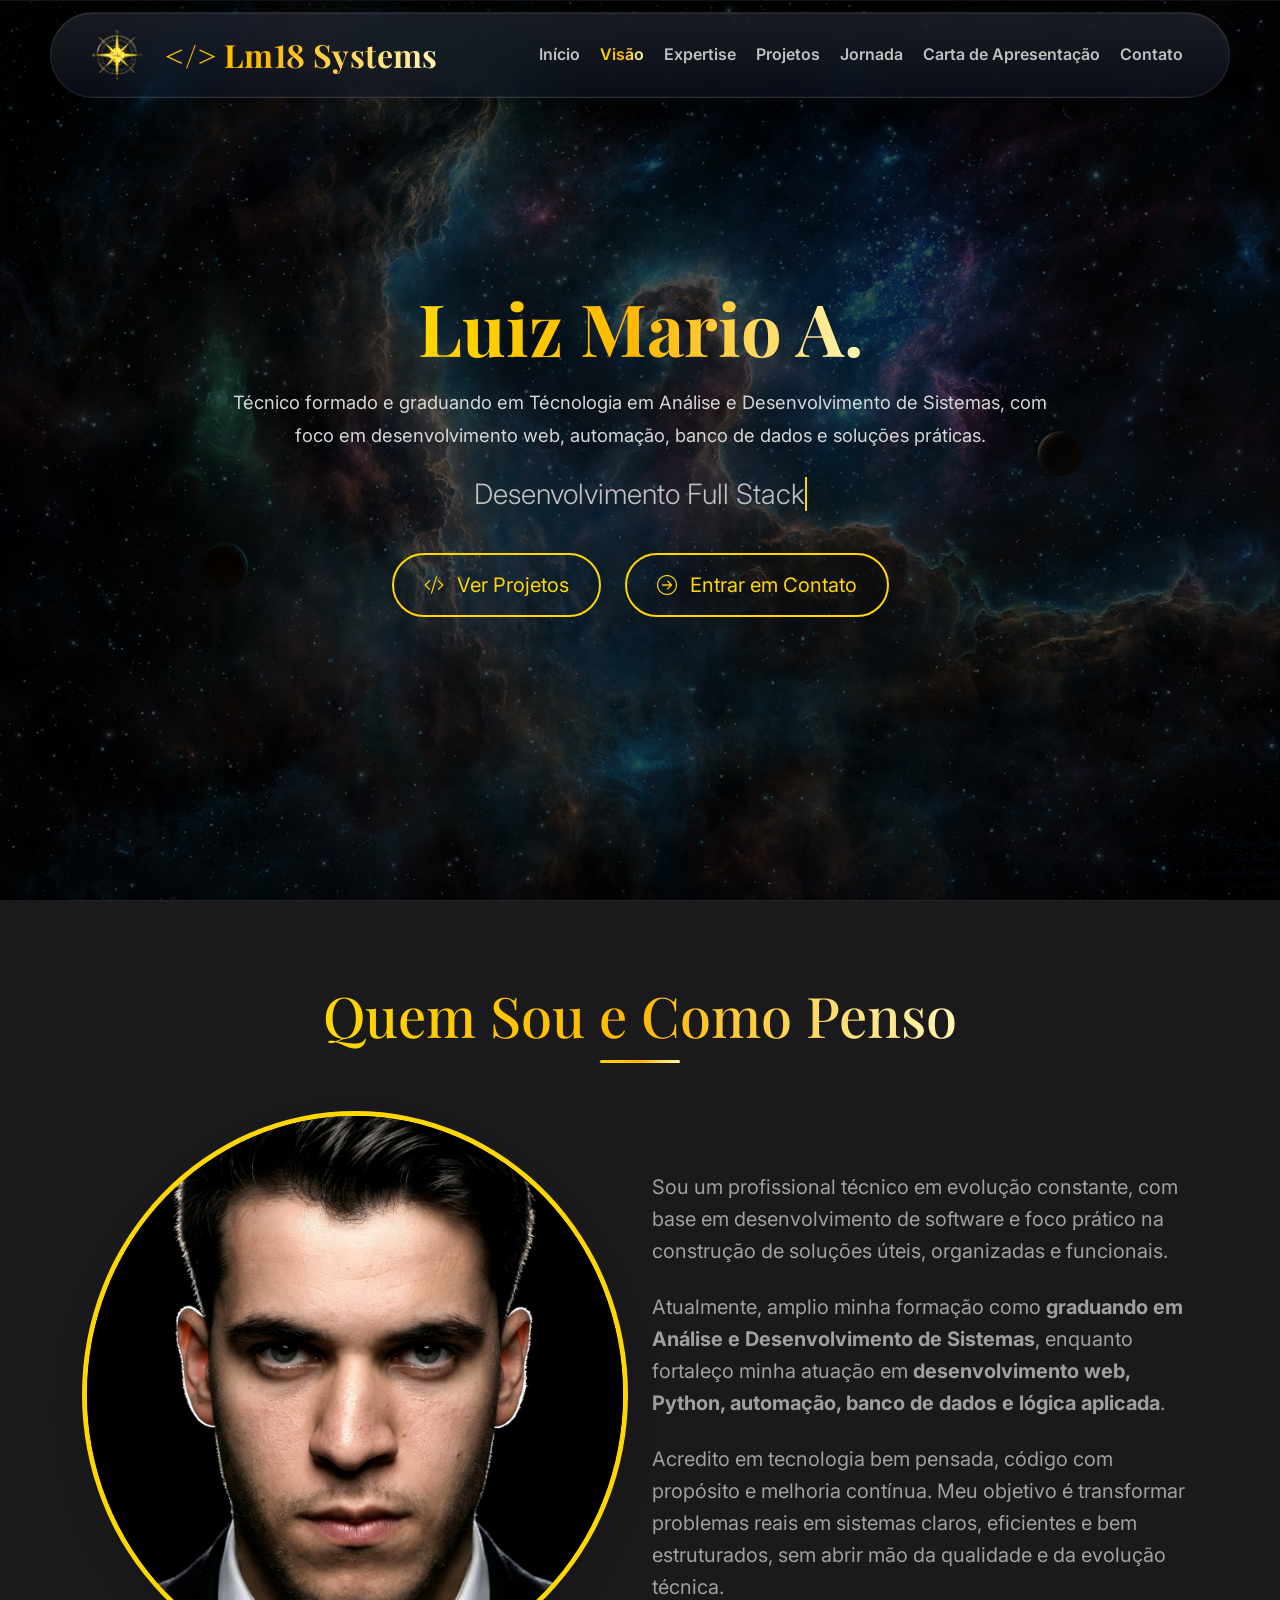
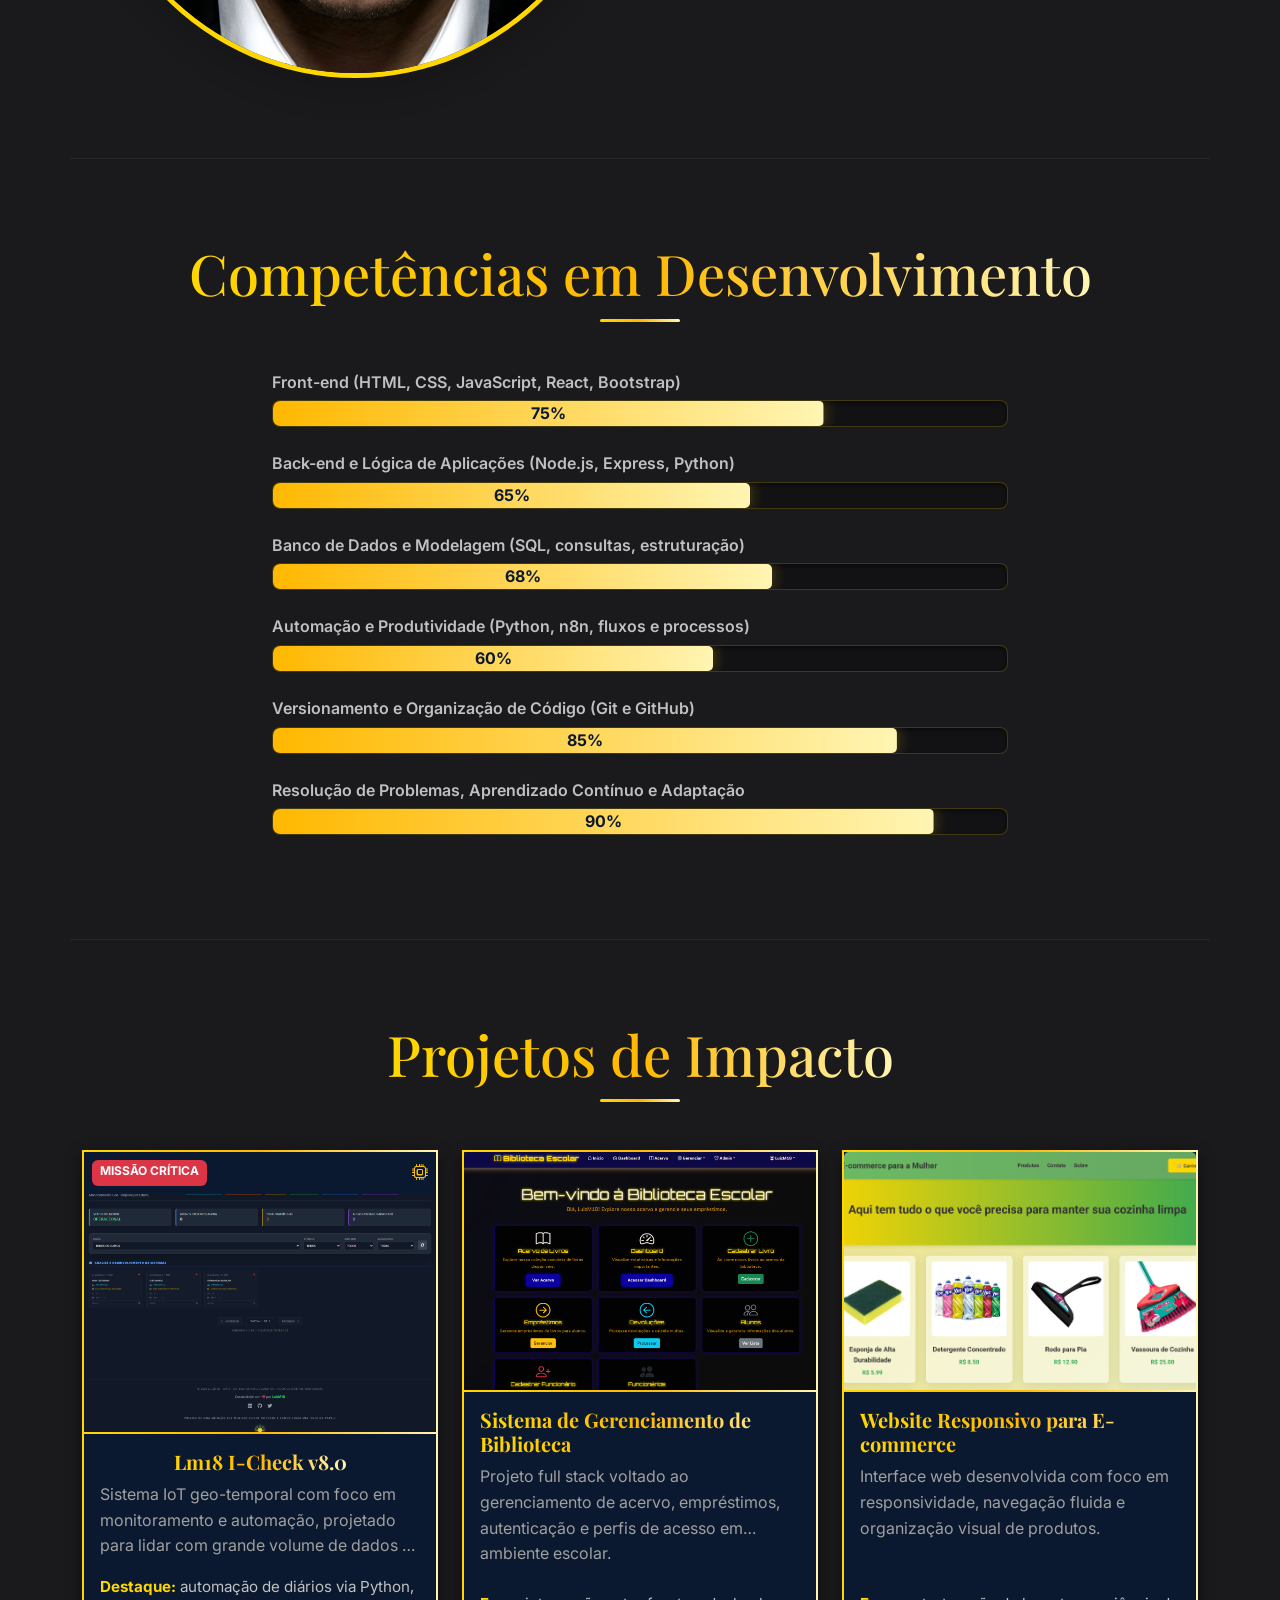
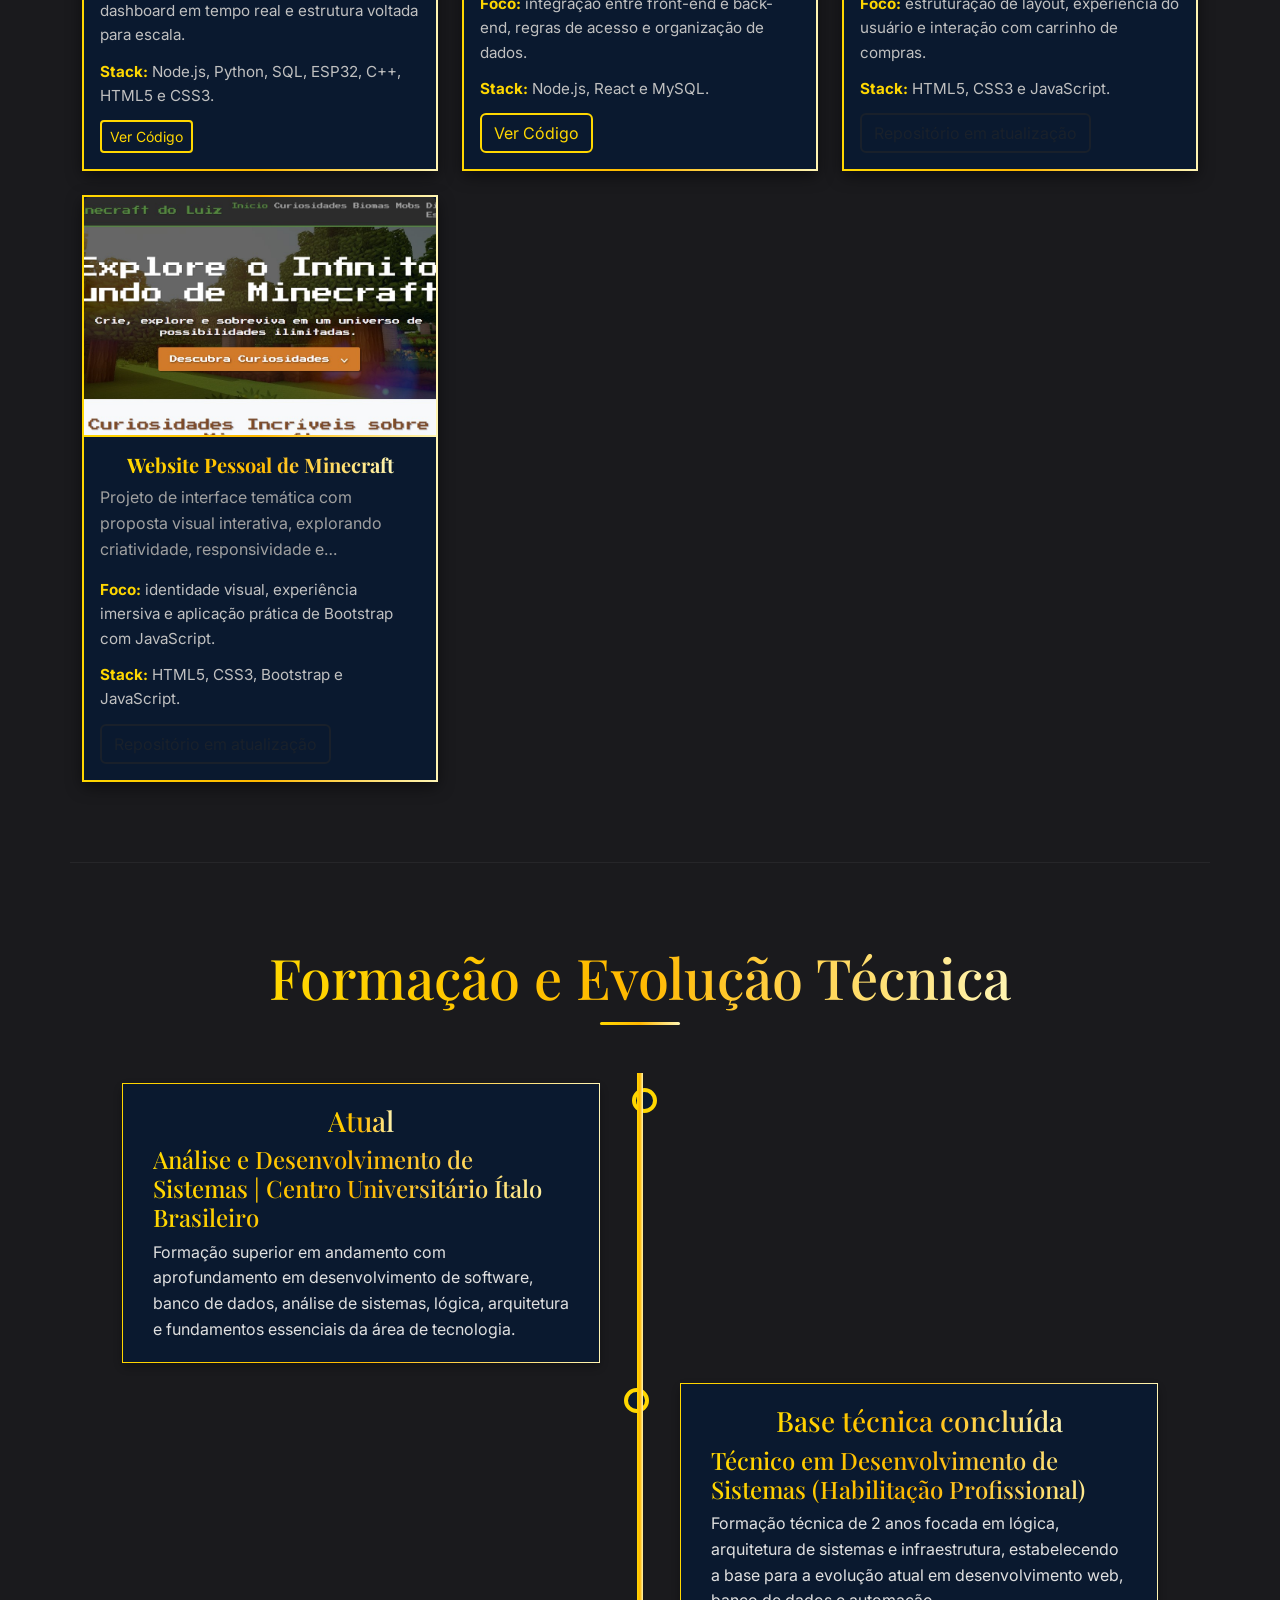
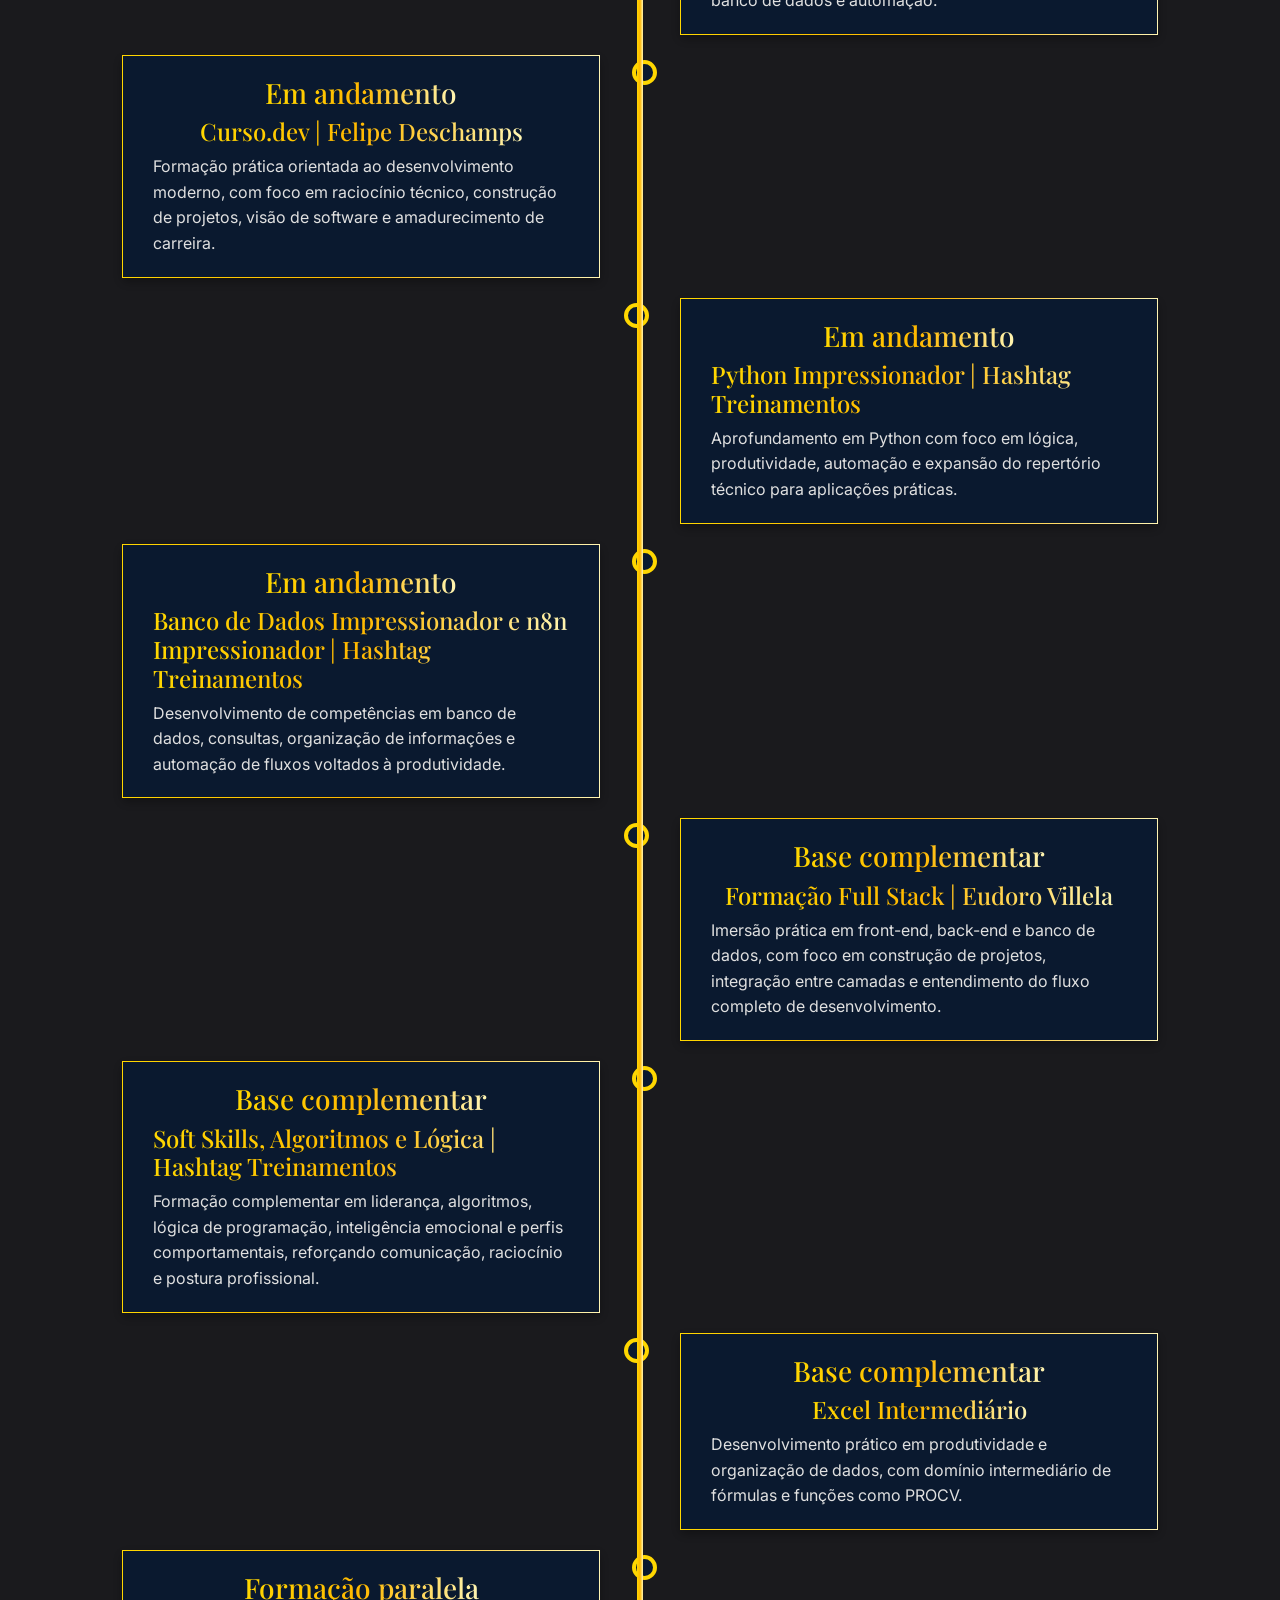
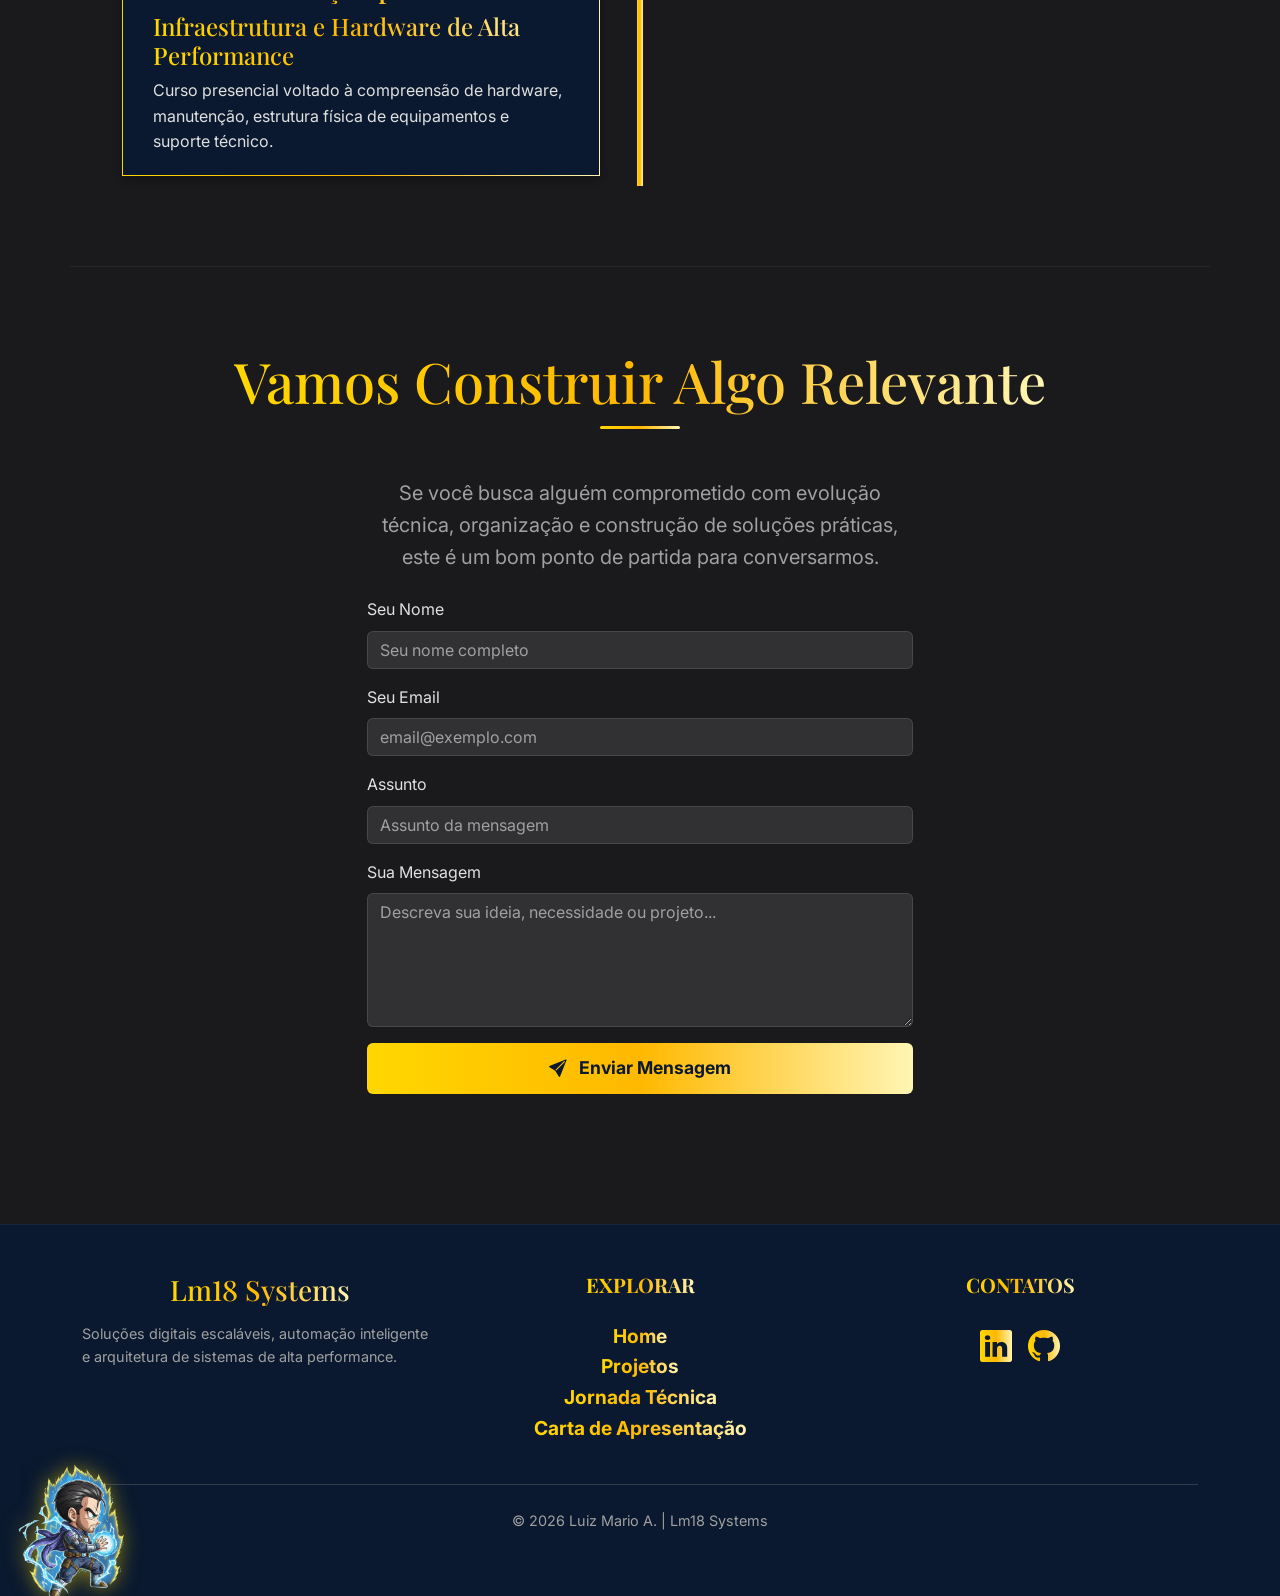
==== commit e4640906: "feat(ui): refactor footer to grid system" ====
--- a/index.html
+++ b/index.html
@@ -407,22 +407,50 @@
     </section>
 
     <!-- Footer -->
-    <footer class="footer-custom footer-effects">
-        <div class="container">
-            <p>LuizM18. &copy; 2026. Todos os Direitos Reservados.</p>
-            <p>
-                <a href="https://www.linkedin.com/in/luizm18" target="_blank" rel="noopener noreferrer" aria-label="LinkedIn de Luiz Mario">
-                    <i class="bi bi-linkedin me-2"></i>
-                </a>
-                <a href="https://github.com/LuizM18" target="_blank" rel="noopener noreferrer" aria-label="GitHub de Luiz Mario">
-                    <i class="bi bi-github me-2"></i>
-                </a>
-            </p>
-
+    <footer class="footer-custom footer-effects py-5">
+        <div class="container relative-container">
             <div class="character-area">
                 <img src="assets/images/LuizIA.png" class="character-sprite" alt="Avatar estilizado Luiz IA">
                 <img src="assets/images/kamehameha.png" class="energy-blast-img" alt="Efeito visual de energia">
             </div>
+
+            <div class="row align-items-start gy-4 footer-content">
+                
+                <div class="col-lg-4 col-md-6 text-start">
+                    <h3 class="footer-logo mb-3">Lm18 Systems</h3>
+                    <p class="footer-tagline">Soluções digitais escaláveis, automação inteligente e arquitetura de sistemas de alta performance.</p>
+                </div>
+
+                <div class="col-lg-4 col-md-6 text-start text-lg-center">
+                    <h5 class="mb-4 text-uppercase fw-bold text-gold">Explorar</h5>
+                    <ul class="list-unstyled footer-links">
+                        <li><a href="#home">Home</a></li>
+                        <li><a href="#projects">Projetos</a></li>
+                        <li><a href="#journey">Jornada Técnica</a></li>
+                        <li><a href="cover-letter.html">Carta de Apresentação</a></li>
+                    </ul>
+                </div>
+
+                <div class="col-lg-4 col-md-12 d-flex flex-column">
+                    <div class="ms-lg-auto mx-auto text-center text-lg-end">
+                        <h5 class="mb-4 text-uppercase fw-bold text-gold">Contatos</h5>
+                        <div class="d-flex justify-content-center justify-content-lg-center">
+                            <a href="https://www.linkedin.com/in/luizm18" target="_blank" rel="noopener noreferrer" class="me-3">
+                                <i class="bi bi-linkedin fs-2"></i>
+                            </a>
+                            <a href="https://github.com/LuizM18" target="_blank" rel="noopener noreferrer">
+                                <i class="bi bi-github fs-2"></i>
+                            </a>
+                        </div>
+                    </div>
+                </div>
+
+            </div>
+            
+            <hr class="footer-divider my-4">
+
+            <p class="copyright-text mt-4 text-center">&copy; 2026 Luiz Mario A. | Lm18 Systems</p>
+            
         </div>
     </footer>
 
--- a/styles.css
+++ b/styles.css
@@ -170,6 +170,10 @@
     text-decoration: none;
 }
 
+.navbar-custom:has(.show) {
+    border-radius: 15px;
+}
+
 .nav-link-custom:hover,
 .nav-link-custom:focus {
     background: var(--gold-gradient);
@@ -204,6 +208,7 @@
 .footer-custom {
     background-color: var(--dark-blue);
     padding: 30px 0;
+    font-variant-numeric: lining-nums;
     text-align: center;
     color: var(--secondary-text);
     font-size: 0.9rem;
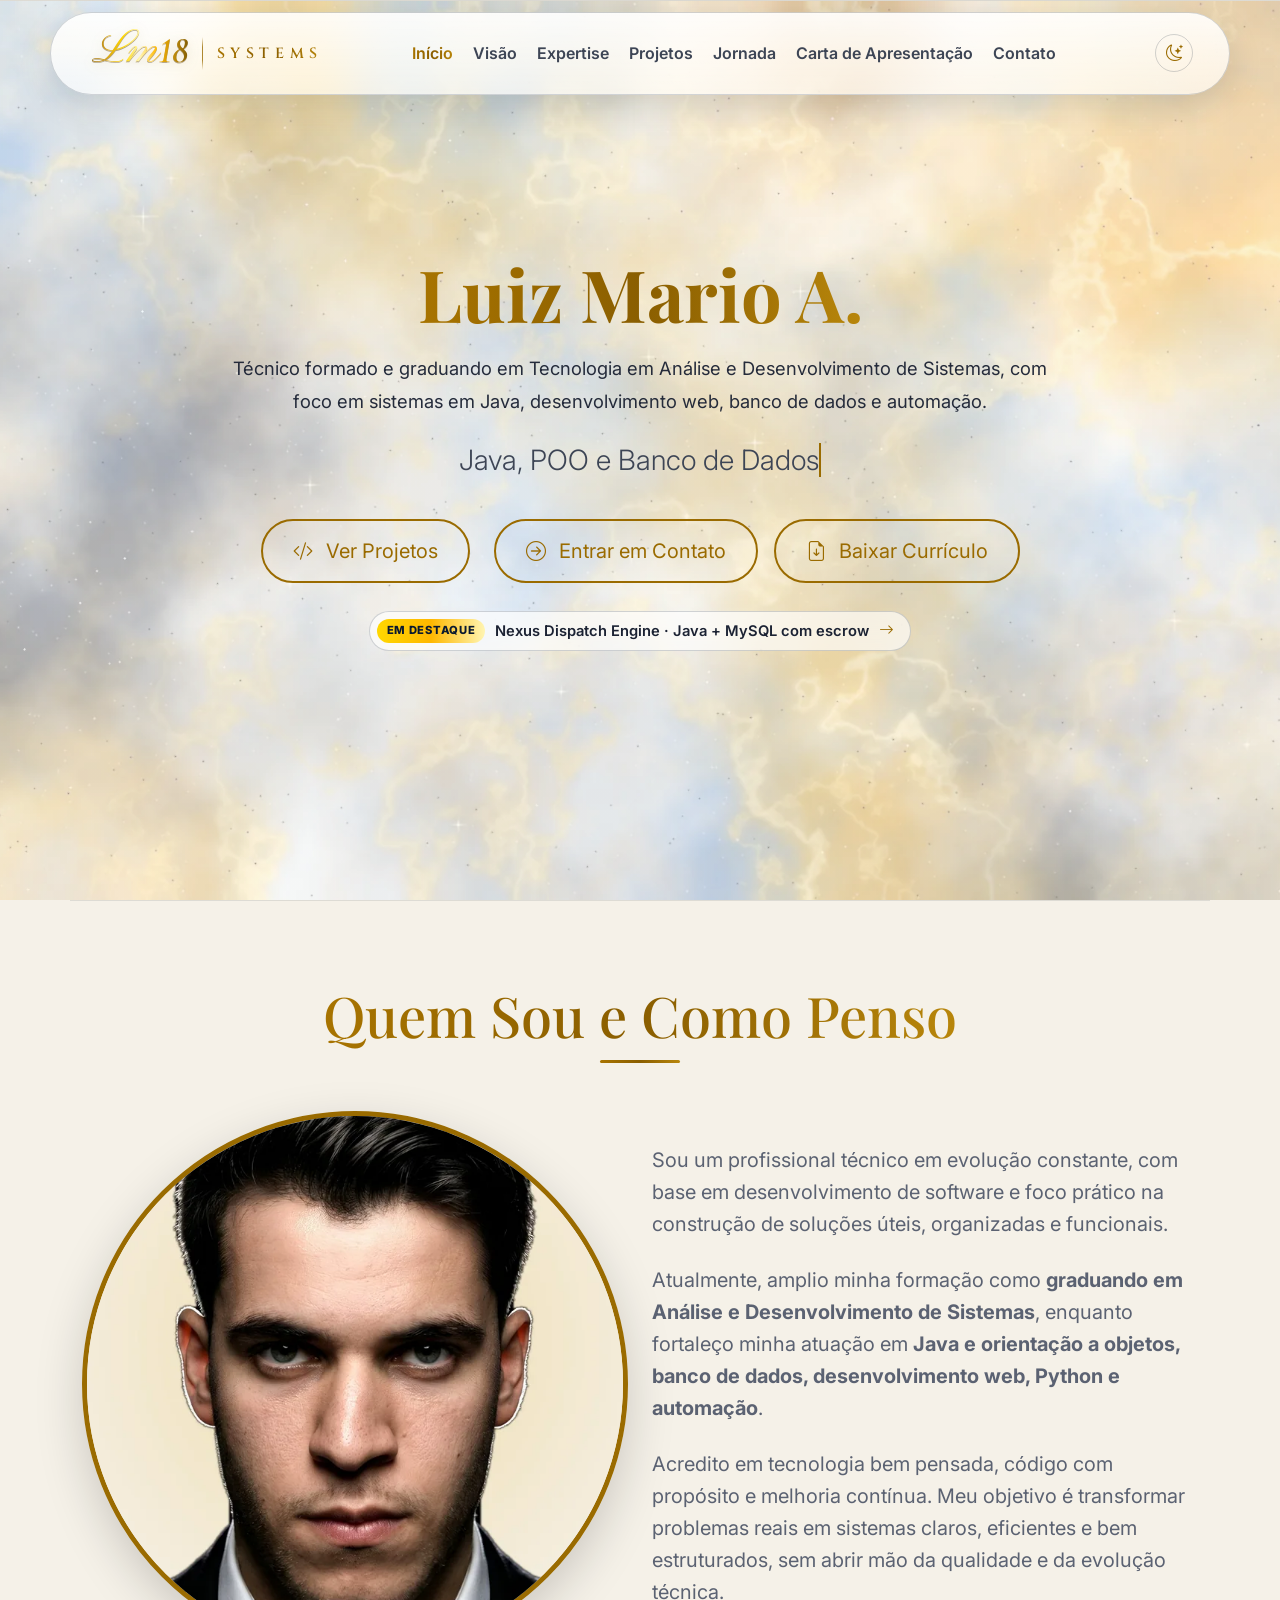
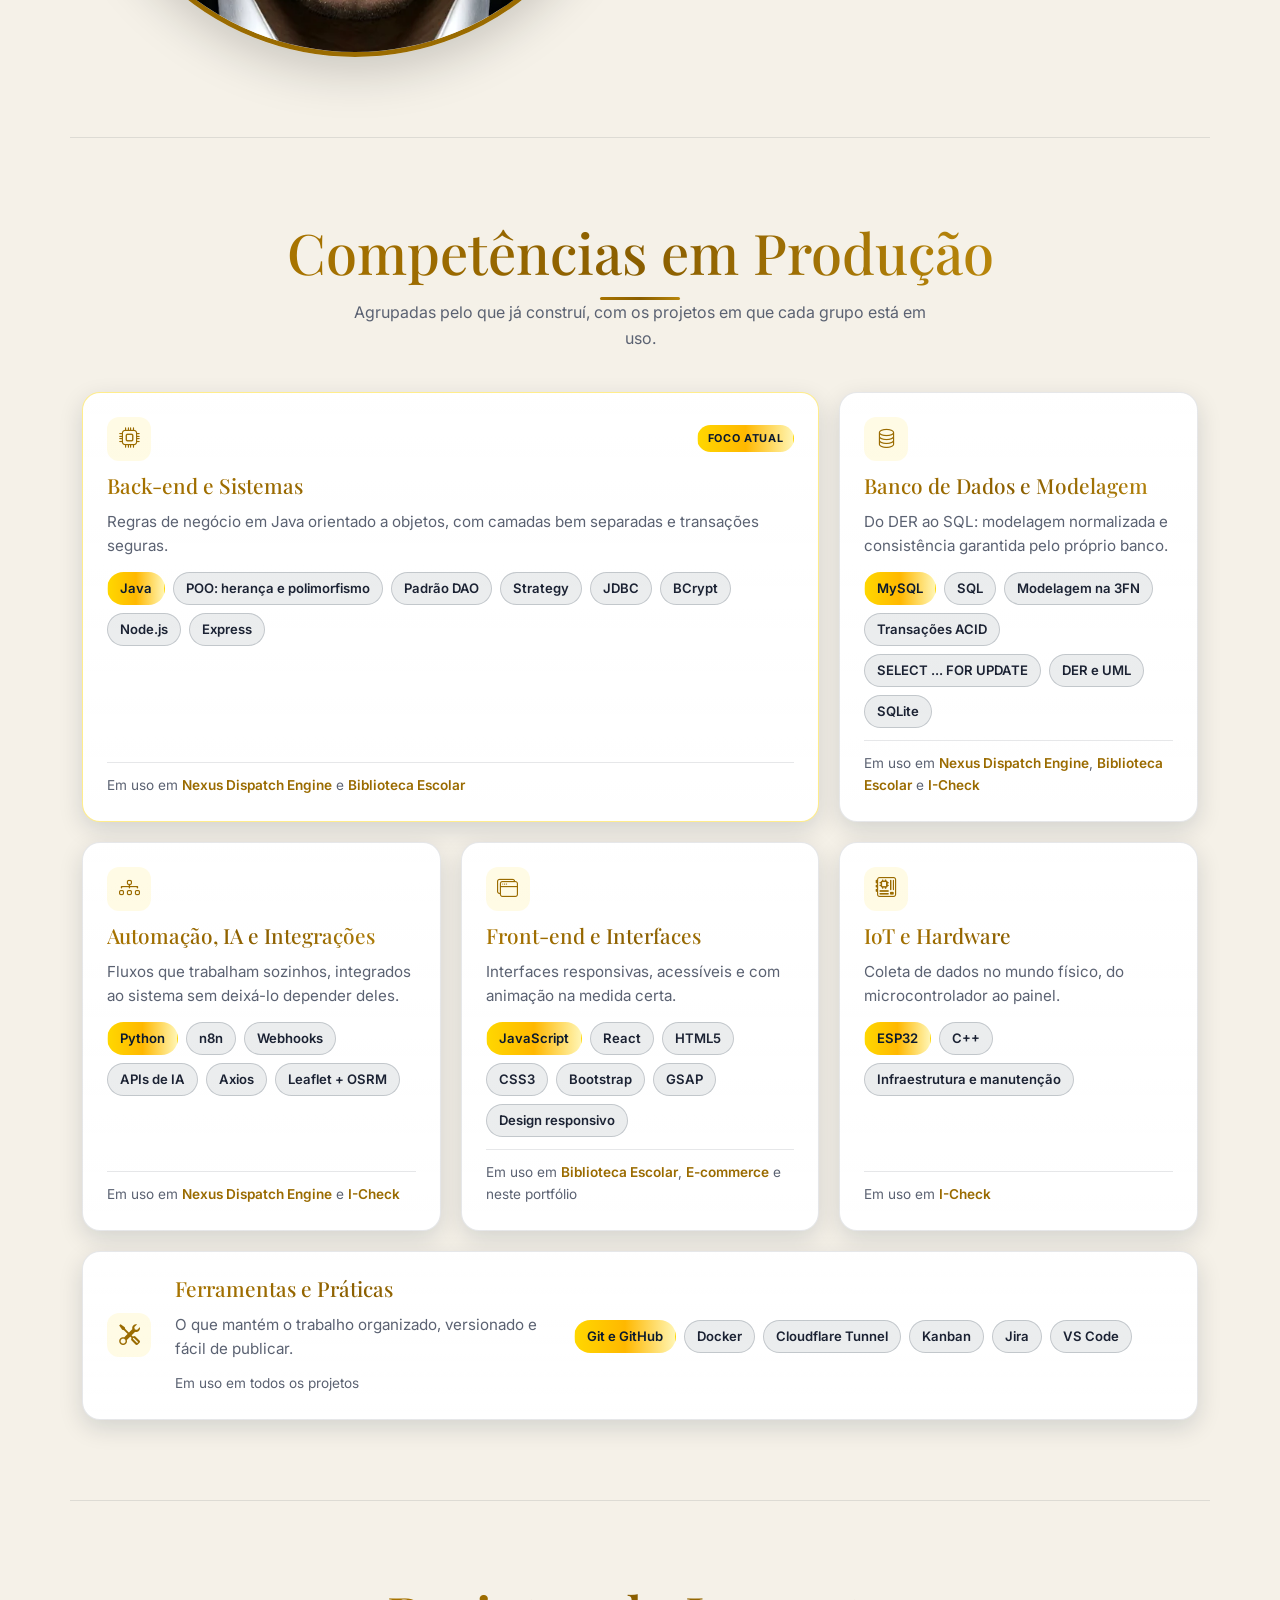
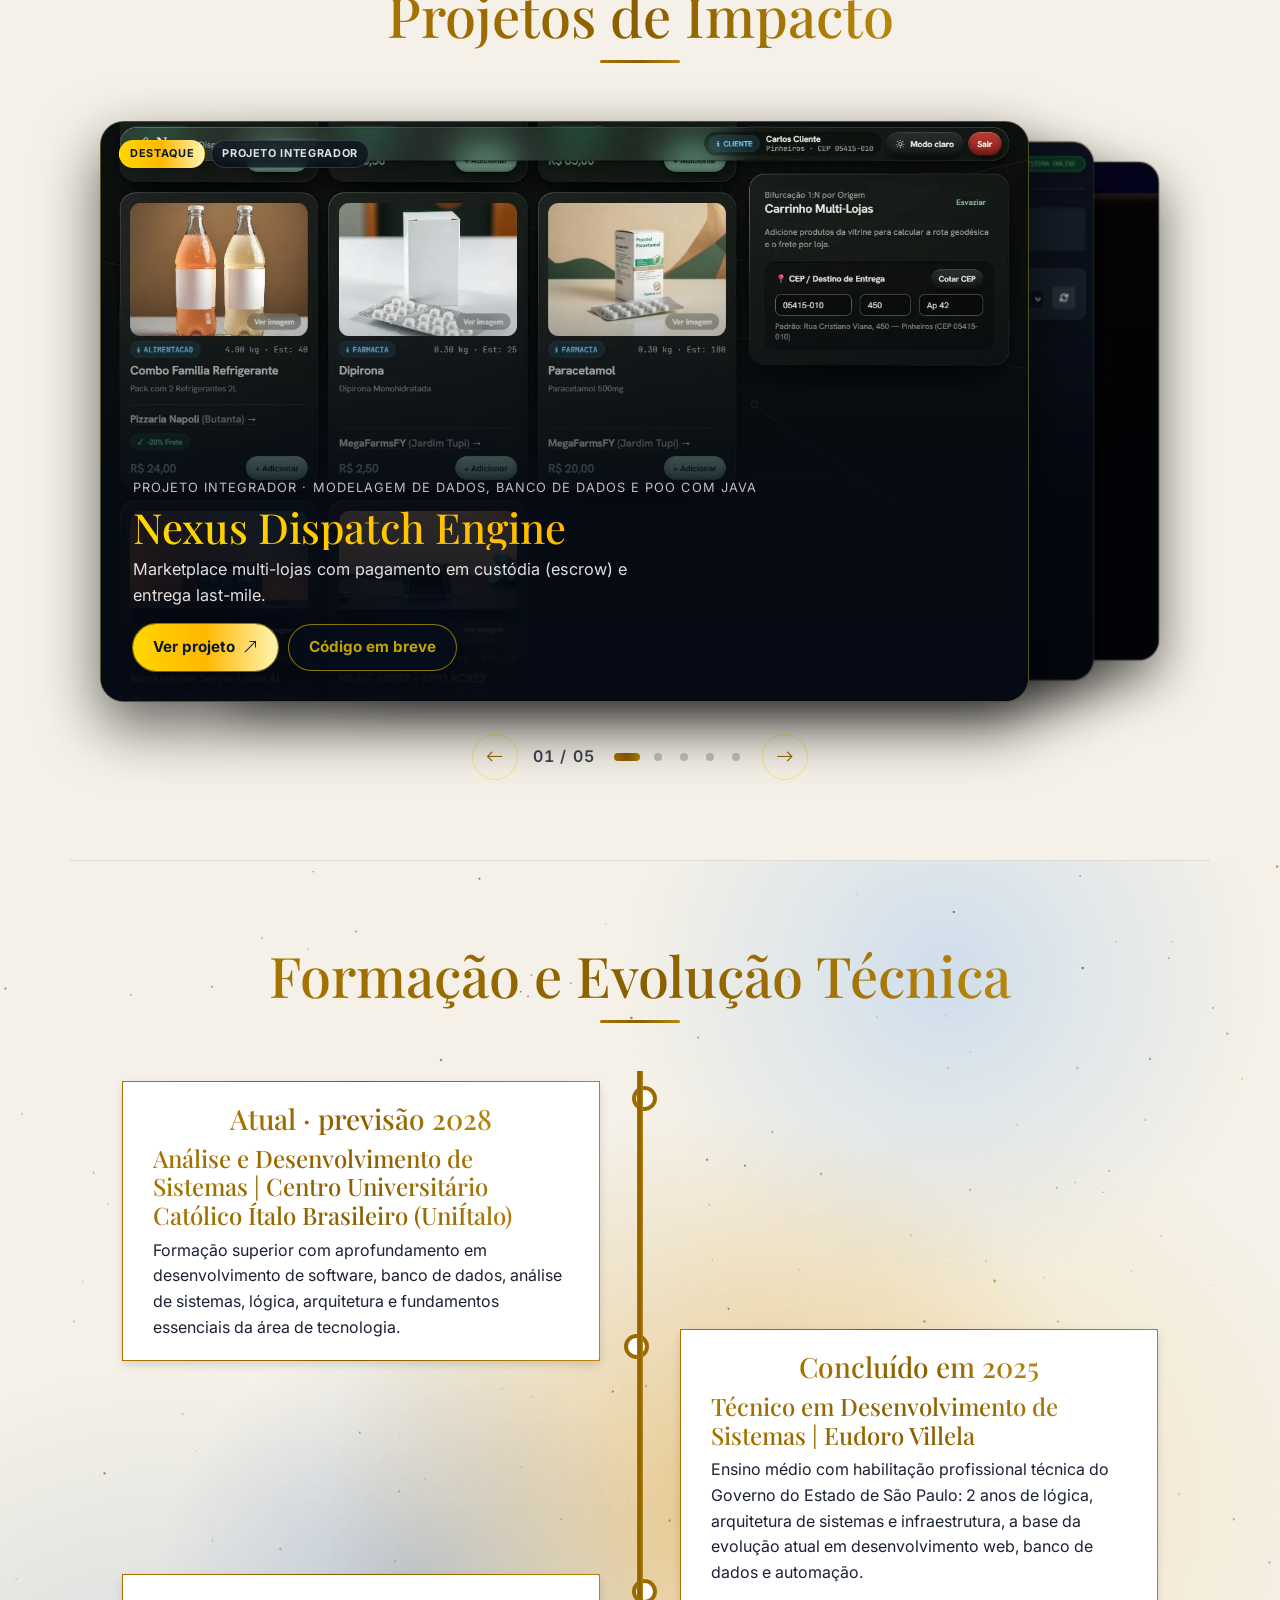
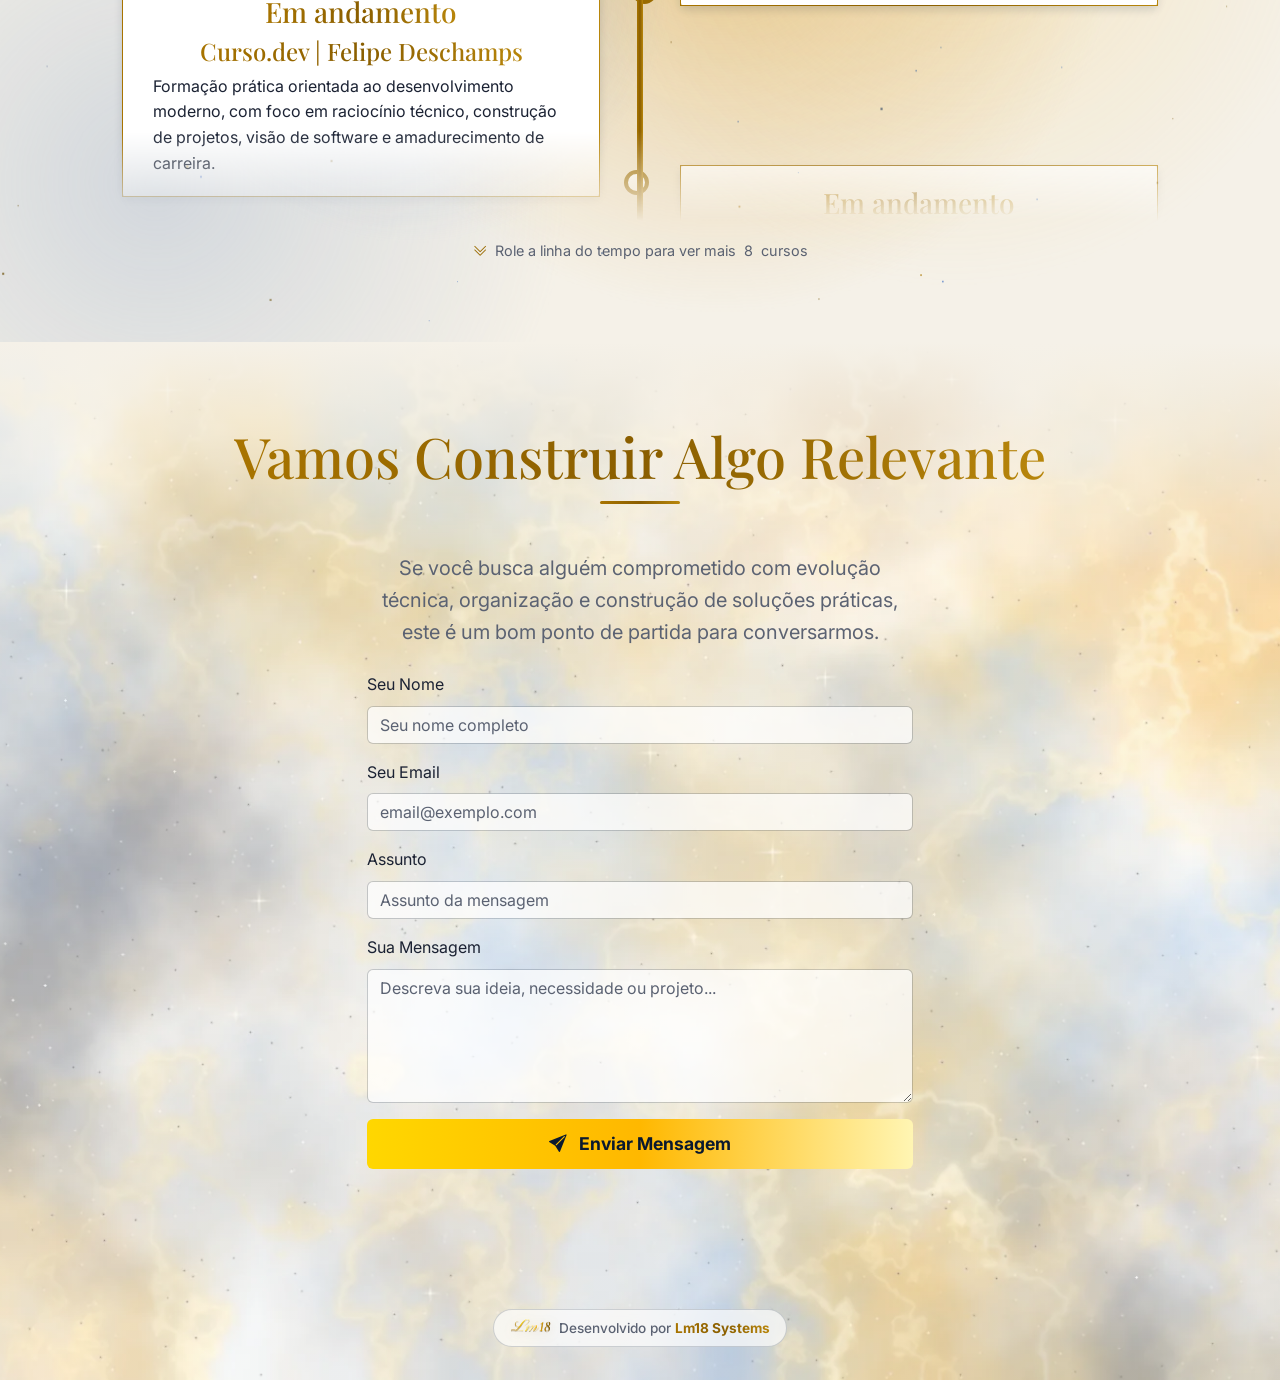
==== commit fb6586ca: "feat: novo portfólio lm18.dev — marca Lm18, projetos com páginas próprias, temas claro e escuro e cu" ====
--- a/index.html
+++ b/index.html
@@ -1,464 +1 @@
-<!DOCTYPE html>
-<html lang="pt-BR">
-<head>
-    <meta charset="UTF-8">
-    <meta name="viewport" content="width=device-width, initial-scale=1.0">
-    <title>Luiz Mario A. | Desenvolvimento Web, Automação e Banco de Dados</title>
-    <meta name="description" content="Portfólio de Luiz Mario A. - Técnico em desenvolvimento, graduando em ADS, com foco em desenvolvimento web, automação, banco de dados e soluções práticas.">
-    <meta name="keywords" content="Lm18 Systems, Luiz Mario, LuizM18, Portfólio, Desenvolvedor Full Stack, Python, Node.js, React, SQL, Automação, Banco de Dados">
-    <meta name="author" content="LuizM18">
-
-    <meta property="og:type" content="website">
-    <meta property="og:url" content="https://lm18.dev/">
-    <meta property="og:title" content="Luiz Mario A. | Desenvolvimento Web, Automação e Banco de Dados">
-    <meta property="og:description" content="Conheça os projetos, a formação e a evolução técnica de Luiz Mario em desenvolvimento web, automação e banco de dados.">
-    <meta property="og:image" content="https://lm18.dev/assets/images/profile-photo.jpg">
-    <meta property="og:image:type" content="image/jpeg">
-    <meta property="og:image:width" content="1200">
-    <meta property="og:image:height" content="630">
-
-    <meta name="twitter:card" content="summary_large_image">
-    <meta name="twitter:url" content="https://lm18.dev/">
-    <meta name="twitter:title" content="Luiz Mario A. | Desenvolvimento Web, Automação e Banco de Dados">
-    <meta name="twitter:description" content="Portfólio com foco em projetos, formação técnica, automação, desenvolvimento web e banco de dados.">
-    <meta name="twitter:image" content="https://lm18.dev/assets/images/profile-photo.jpg">
-
-    <!-- Bootstrap CSS CDN -->
-    <link href="https://cdn.jsdelivr.net/npm/bootstrap@5.3.3/dist/css/bootstrap.min.css" rel="stylesheet" xintegrity="sha384-QWTKZyjpPEjISv5WaRU9OFeRpok6YctnYmDr5pNlyT2bRjXh0JMhjY6hW+ALEwIH" crossorigin="anonymous">
-    <!-- Bootstrap Icons CDN -->
-    <link rel="stylesheet" href="https://cdn.jsdelivr.net/npm/bootstrap-icons@1.11.3/font/bootstrap-icons.min.css">
-    <!-- Google Fonts -->
-    <link href="https://fonts.googleapis.com/css2?family=Inter:wght@300;400;600;700&family=Playfair+Display:wght@700&display=swap" rel="stylesheet">
-
-    <link rel="shortcut icon" href="./assets/images/logo.png">
-    <link rel="stylesheet" href="styles.css">
-</head>
-<body data-bs-spy="scroll" data-bs-target="#navbarNav" data-bs-offset="56">
-
-    <!-- Navbar -->
-    <nav class="navbar navbar-expand-lg navbar-dark navbar-custom">
-        <div class="container">
-            <a class="navbar-brand-custom" href="#hero">
-                <img src="assets/images/logo.png" alt="Logo do portfólio LuizM" class="me-2 navbar-logo">
-                &lt;/&gt; Lm18 Systems
-            </a>
-
-            <button class="navbar-toggler" type="button" data-bs-toggle="collapse" data-bs-target="#navbarNav" aria-controls="navbarNav" aria-expanded="false" aria-label="Abrir navegação">
-                <span class="navbar-toggler-icon"></span>
-            </button>
-
-            <div class="collapse navbar-collapse" id="navbarNav">
-                <ul class="navbar-nav ms-auto">
-                    <li class="nav-item">
-                        <a class="nav-link-custom active" aria-current="page" href="#hero">Início</a>
-                    </li>
-                    <li class="nav-item">
-                        <a class="nav-link-custom" href="#vision">Visão</a>
-                    </li>
-                    <li class="nav-item">
-                        <a class="nav-link-custom" href="#expertise">Expertise</a>
-                    </li>
-                    <li class="nav-item">
-                        <a class="nav-link-custom" href="#projects">Projetos</a>
-                    </li>
-                    <li class="nav-item">
-                        <a class="nav-link-custom" href="#journey">Jornada</a>
-                    </li>
-                    <li class="nav-item">
-                        <a class="nav-link-custom" href="cover-letter.html">Carta de Apresentação</a>
-                    </li>
-                    <li class="nav-item">
-                        <a class="nav-link-custom" href="#contact">Contato</a>
-                    </li>
-                </ul>
-            </div>
-        </div>
-    </nav>
-
-    <!-- Hero Section -->
-    <section id="hero" class="d-flex align-items-center justify-content-center text-white">
-        <div class="hero-content text-center">
-            <h1 class="display-1">Luiz Mario A.</h1>
-
-            <p class="hero-subtitle">
-                Técnico formado e graduando em Técnologia em Análise e Desenvolvimento de Sistemas, com foco em desenvolvimento web, automação, banco de dados e soluções práticas.
-            </p>
-
-            <p class="lead hero-typewriter">
-                <span id="typewriter" data-words='["Desenvolvimento Full Stack", "Python e Automação", "Banco de Dados SQL", "Node.js e React", "Evolução Técnica Contínua"]'></span><span class="typewriter-cursor"></span>
-            </p>
-
-            <div class="hero-actions mt-4">
-                <a href="#projects" class="btn btn-outline-gold btn-hero me-2">
-                    <i class="bi bi-code-slash me-2"></i> Ver Projetos
-                </a>
-                <a href="#contact" class="btn btn-outline-gold btn-hero mt-3 mt-sm-0">
-                    <i class="bi bi-arrow-right-circle me-2"></i> Entrar em Contato
-                </a>
-            </div>
-        </div>
-    </section>
-
-    <!-- Vision Section -->
-    <section id="vision" class="container fade-in-up-on-scroll">
-        <h2 class="text-center mb-5">Quem Sou e Como Penso</h2>
-        <div class="row align-items-center">
-            <div class="col-md-6 text-center mb-4 mb-md-0">
-                <img src="assets/images/profile-photo.jpg" class="img-fluid rounded-circle shadow-lg profile-img" alt="Foto de perfil de Luiz Mario">
-            </div>
-            <div class="col-md-6">
-                <p class="fs-5 text-secondary-text mb-4">
-                    Sou um profissional técnico em evolução constante, com base em desenvolvimento de software e foco prático na construção de soluções úteis, organizadas e funcionais.
-                </p>
-                <p class="fs-5 text-secondary-text mb-4">
-                    Atualmente, amplio minha formação como <strong>graduando em Análise e Desenvolvimento de Sistemas</strong>, enquanto fortaleço minha atuação em <strong>desenvolvimento web, Python, automação, banco de dados e lógica aplicada</strong>.
-                </p>
-                <p class="fs-5 text-secondary-text">
-                    Acredito em tecnologia bem pensada, código com propósito e melhoria contínua. Meu objetivo é transformar problemas reais em sistemas claros, eficientes e bem estruturados, sem abrir mão da qualidade e da evolução técnica.
-                </p>
-            </div>
-        </div>
-    </section>
-
-    <!-- Expertise Section -->
-    <section id="expertise" class="container fade-in-up-on-scroll">
-        <h2 class="text-center mb-5">Competências em Desenvolvimento</h2>
-        <div class="row justify-content-center g-4">
-            <div class="col-lg-8">
-                <div class="mb-4">
-                    <p class="skill-text">Front-end (HTML, CSS, JavaScript, React, Bootstrap)</p>
-                    <div class="skill-bar-container">
-                        <div class="skill-bar" data-progress="75">75%</div>
-                    </div>
-                </div>
-
-                <div class="mb-4">
-                    <p class="skill-text">Back-end e Lógica de Aplicações (Node.js, Express, Python)</p>
-                    <div class="skill-bar-container">
-                        <div class="skill-bar" data-progress="65">65%</div>
-                    </div>
-                </div>
-
-                <div class="mb-4">
-                    <p class="skill-text">Banco de Dados e Modelagem (SQL, consultas, estruturação)</p>
-                    <div class="skill-bar-container">
-                        <div class="skill-bar" data-progress="68">68%</div>
-                    </div>
-                </div>
-
-                <div class="mb-4">
-                    <p class="skill-text">Automação e Produtividade (Python, n8n, fluxos e processos)</p>
-                    <div class="skill-bar-container">
-                        <div class="skill-bar" data-progress="60">60%</div>
-                    </div>
-                </div>
-
-                <div class="mb-4">
-                    <p class="skill-text">Versionamento e Organização de Código (Git e GitHub)</p>
-                    <div class="skill-bar-container">
-                        <div class="skill-bar" data-progress="85">85%</div>
-                    </div>
-                </div>
-
-                <div class="mb-4">
-                    <p class="skill-text">Resolução de Problemas, Aprendizado Contínuo e Adaptação</p>
-                    <div class="skill-bar-container">
-                        <div class="skill-bar" data-progress="90">90%</div>
-                    </div>
-                </div>
-            </div>
-        </div>
-    </section>
-
-    <!-- Projects Section -->
-    <section id="projects" class="container fade-in-up-on-scroll">
-        <h2 class="text-center mb-5">Projetos de Impacto</h2>
-        <div class="row g-4">
-            <div class="col-md-6 col-lg-4">
-                <div class="card h-100 project-card">
-                    <div class="p-2 d-flex justify-content-between">
-                        <span class="badge bg-danger">MISSÃO CRÍTICA</span>
-                        <i class="bi bi-cpu text-warning"></i>
-                    </div>
-                    <img src="assets/images/Lm18_Mockup.jpg" class="card-img-top" alt="Projeto Lm18 I-Check">
-                    <div class="card-body">
-                        <h5 class="card-title">Lm18 I-Check v8.0</h5>
-                        <p class="card-text">
-                            Sistema IoT geo-temporal com foco em monitoramento e automação, projetado para lidar com grande volume de dados e acompanhamento em tempo real.
-                        </p>
-                        <p class="project-detail">
-                            <strong>Destaque:</strong> automação de diários via Python, dashboard em tempo real e estrutura voltada para escala.
-                        </p>
-                        <p class="project-detail">
-                            <strong>Stack:</strong> Node.js, Python, SQL, ESP32, C++, HTML5 e CSS3.
-                        </p>
-                        <div class="d-flex justify-content-between align-items-center">
-                            <a href="https://github.com/LuizM18/Lm18_I-Check" class="btn btn-outline-gold btn-sm" target="_blank" rel="noopener noreferrer">Ver Código</a>
-                        </div>
-                    </div>
-                </div>
-            </div>
-
-            <div class="col-md-6 col-lg-4">
-                <div class="card h-100 project-card">
-                    <img src="assets/images/BibliotecaEscolar_Projeto.jpeg" class="card-img-top" alt="Sistema de Gerenciamento de Biblioteca">
-                    <div class="card-body">
-                        <h5 class="card-title">Sistema de Gerenciamento de Biblioteca</h5>
-                        <p class="card-text">
-                            Projeto full stack voltado ao gerenciamento de acervo, empréstimos, autenticação e perfis de acesso em ambiente escolar.
-                        </p>
-                        <p class="project-detail">
-                            <strong>Foco:</strong> integração entre front-end e back-end, regras de acesso e organização de dados.
-                        </p>
-                        <p class="project-detail">
-                            <strong>Stack:</strong> Node.js, React e MySQL.
-                        </p>
-                        <div class="d-flex justify-content-between align-items-center">
-                            <a href="https://github.com/LuizM18/ProjetoBiblioteca" class="btn btn-outline-gold" target="_blank" rel="noopener noreferrer">Ver Código</a>
-                        </div>
-                    </div>
-                </div>
-            </div>
-
-            <div class="col-md-6 col-lg-4">
-                <div class="card h-100 project-card">
-                    <img src="assets/images/E-commerce.jpeg" class="card-img-top" alt="Website responsivo para e-commerce">
-                    <div class="card-body">
-                        <h5 class="card-title">Website Responsivo para E-commerce</h5>
-                        <p class="card-text">
-                            Interface web desenvolvida com foco em responsividade, navegação fluida e organização visual de produtos.
-                        </p>
-                        <p class="project-detail">
-                            <strong>Foco:</strong> estruturação de layout, experiência do usuário e interação com carrinho de compras.
-                        </p>
-                        <p class="project-detail">
-                            <strong>Stack:</strong> HTML5, CSS3 e JavaScript.
-                        </p>
-                        <div class="d-flex justify-content-between align-items-center">
-                            <span class="btn btn-outline-gold disabled" aria-disabled="true">Repositório em atualização</span>
-                        </div>
-                    </div>
-                </div>
-            </div>
-
-            <div class="col-md-6 col-lg-4">
-                <div class="card h-100 project-card">
-                    <img src="assets/images/Minecraft_do_Luiz_Projeto.JPEG" class="card-img-top" alt="Website pessoal com tema Minecraft">
-                    <div class="card-body">
-                        <h5 class="card-title">Website Pessoal de Minecraft</h5>
-                        <p class="card-text">
-                            Projeto de interface temática com proposta visual interativa, explorando criatividade, responsividade e organização de componentes.
-                        </p>
-                        <p class="project-detail">
-                            <strong>Foco:</strong> identidade visual, experiência imersiva e aplicação prática de Bootstrap com JavaScript.
-                        </p>
-                        <p class="project-detail">
-                            <strong>Stack:</strong> HTML5, CSS3, Bootstrap e JavaScript.
-                        </p>
-                        <div class="d-flex justify-content-between align-items-center">
-                            <span class="btn btn-outline-gold disabled" aria-disabled="true">Repositório em atualização</span>
-                        </div>
-                    </div>
-                </div>
-            </div>
-        </div>
-    </section>
-
-    <!-- Journey Section -->
-    <section id="journey" class="container fade-in-up-on-scroll">
-        <h2 class="text-center mb-5">Formação e Evolução Técnica</h2>
-        <div class="timeline">
-            <div class="timeline-container left">
-                <div class="timeline-content">
-                    <h3>Atual</h3>
-                    <h4>Análise e Desenvolvimento de Sistemas | Centro Universitário Ítalo Brasileiro</h4>
-                    <p>
-                        Formação superior em andamento com aprofundamento em desenvolvimento de software, banco de dados, análise de sistemas, lógica, arquitetura e fundamentos essenciais da área de tecnologia.
-                    </p>
-                </div>
-            </div>
-
-            <div class="timeline-container right">
-                <div class="timeline-content">
-                    <h3>Base técnica concluída</h3>
-                    <h4>Técnico em Desenvolvimento de Sistemas (Habilitação Profissional)</h4>
-                    <p>
-                        Formação técnica de 2 anos focada em lógica, arquitetura de sistemas e infraestrutura, estabelecendo a base para a evolução atual em desenvolvimento web, banco de dados e automação.
-                    </p>
-                </div>
-            </div>
-
-            <div class="timeline-container left">
-                <div class="timeline-content">
-                    <h3>Em andamento</h3>
-                    <h4>Curso.dev | Felipe Deschamps</h4>
-                    <p>
-                        Formação prática orientada ao desenvolvimento moderno, com foco em raciocínio técnico, construção de projetos, visão de software e amadurecimento de carreira.
-                    </p>
-                </div>
-            </div>
-
-            <div class="timeline-container right">
-                <div class="timeline-content">
-                    <h3>Em andamento</h3>
-                    <h4>Python Impressionador | Hashtag Treinamentos</h4>
-                    <p>
-                        Aprofundamento em Python com foco em lógica, produtividade, automação e expansão do repertório técnico para aplicações práticas.
-                    </p>
-                </div>
-            </div>
-
-            <div class="timeline-container left">
-                <div class="timeline-content">
-                    <h3>Em andamento</h3>
-                    <h4>Banco de Dados Impressionador e n8n Impressionador | Hashtag Treinamentos</h4>
-                    <p>
-                        Desenvolvimento de competências em banco de dados, consultas, organização de informações e automação de fluxos voltados à produtividade.
-                    </p>
-                </div>
-            </div>
-
-            <div class="timeline-container right">
-                <div class="timeline-content">
-                    <h3>Base complementar</h3>
-                    <h4>Formação Full Stack | Eudoro Villela</h4>
-                    <p>
-                        Imersão prática em front-end, back-end e banco de dados, com foco em construção de projetos, integração entre camadas e entendimento do fluxo completo de desenvolvimento.
-                    </p>
-                </div>
-            </div>
-
-            <div class="timeline-container left">
-                <div class="timeline-content">
-                    <h3>Base complementar</h3>
-                    <h4>Soft Skills, Algoritmos e Lógica | Hashtag Treinamentos</h4>
-                    <p>
-                        Formação complementar em liderança, algoritmos, lógica de programação, inteligência emocional e perfis comportamentais, reforçando comunicação, raciocínio e postura profissional.
-                    </p>
-                </div>
-            </div>
-
-            <div class="timeline-container right">
-                <div class="timeline-content">
-                    <h3>Base complementar</h3>
-                    <h4>Excel Intermediário</h4>
-                    <p>
-                        Desenvolvimento prático em produtividade e organização de dados, com domínio intermediário de fórmulas e funções como PROCV.
-                    </p>
-                </div>
-            </div>
-
-            <div class="timeline-container left">
-                <div class="timeline-content">
-                    <h3>Formação paralela</h3>
-                    <h4>Infraestrutura e Hardware de Alta Performance</h4>
-                    <p>
-                        Curso presencial voltado à compreensão de hardware, manutenção, estrutura física de equipamentos e suporte técnico.
-                    </p>
-                </div>
-            </div>
-        </div>
-    </section>
-
-    <!-- Contact Section -->
-    <section id="contact" class="container fade-in-up-on-scroll">
-        <h2 class="text-center mb-5">Vamos Construir Algo Relevante</h2>
-        <div class="row justify-content-center">
-            <div class="col-md-8 col-lg-6">
-                <p class="text-center mb-4 fs-5 text-secondary-text">
-                    Se você busca alguém comprometido com evolução técnica, organização e construção de soluções práticas, este é um bom ponto de partida para conversarmos.
-                </p>
-
-                <form id="contactForm">
-                    <input type="hidden" name="access_key" value="90277097-29be-4f44-922a-0c2ed839943b">
-                    <input type="hidden" name="subject" id="dynamicSubject" value="Nova Mensagem do Site">
-                    <input type="checkbox" name="botcheck" class="d-none">
-
-                    <div class="mb-3">
-                        <label for="name" class="form-label">Seu Nome</label>
-                        <input type="text" name="name" class="form-control" id="name" placeholder="Seu nome completo" required>
-                    </div>
-
-                    <div class="mb-3">
-                        <label for="email" class="form-label">Seu Email</label>
-                        <input type="email" name="email" class="form-control" id="email" placeholder="email@exemplo.com" required>
-                    </div>
-
-                    <div class="mb-3">
-                        <label for="userSubject" class="form-label">Assunto</label>
-                        <input type="text" class="form-control" id="userSubject" placeholder="Assunto da mensagem" required>
-                    </div>
-
-                    <div class="mb-3">
-                        <label for="message" class="form-label">Sua Mensagem</label>
-                        <textarea name="message" class="form-control" id="message" rows="5" placeholder="Descreva sua ideia, necessidade ou projeto..." required></textarea>
-                    </div>
-
-                    <div class="d-grid gap-2">
-                        <button type="submit" class="btn btn-submit">
-                            <i class="bi bi-send-fill me-2"></i> Enviar Mensagem
-                        </button>
-                    </div>
-
-                    <div id="formMessage" class="mt-3 text-center d-none alert" role="alert"></div>
-                </form>
-            </div>
-        </div>
-    </section>
-
-    <!-- Footer -->
-    <footer class="footer-custom footer-effects py-5">
-        <div class="container relative-container">
-            <div class="character-area">
-                <img src="assets/images/LuizIA.png" class="character-sprite" alt="Avatar estilizado Luiz IA">
-                <img src="assets/images/kamehameha.png" class="energy-blast-img" alt="Efeito visual de energia">
-            </div>
-
-            <div class="row align-items-start gy-4 footer-content">
-                
-                <div class="col-lg-4 col-md-6 text-start">
-                    <h3 class="footer-logo mb-3">Lm18 Systems</h3>
-                    <p class="footer-tagline">Soluções digitais escaláveis, automação inteligente e arquitetura de sistemas de alta performance.</p>
-                </div>
-
-                <div class="col-lg-4 col-md-6 text-start text-lg-center">
-                    <h5 class="mb-4 text-uppercase fw-bold text-gold">Explorar</h5>
-                    <ul class="list-unstyled footer-links">
-                        <li><a href="#home">Home</a></li>
-                        <li><a href="#projects">Projetos</a></li>
-                        <li><a href="#journey">Jornada Técnica</a></li>
-                        <li><a href="cover-letter.html">Carta de Apresentação</a></li>
-                    </ul>
-                </div>
-
-                <div class="col-lg-4 col-md-12 d-flex flex-column">
-                    <div class="ms-lg-auto mx-auto text-center text-lg-end">
-                        <h5 class="mb-4 text-uppercase fw-bold text-gold">Contatos</h5>
-                        <div class="d-flex justify-content-center justify-content-lg-center">
-                            <a href="https://www.linkedin.com/in/luizm18" target="_blank" rel="noopener noreferrer" class="me-3">
-                                <i class="bi bi-linkedin fs-2"></i>
-                            </a>
-                            <a href="https://github.com/LuizM18" target="_blank" rel="noopener noreferrer">
-                                <i class="bi bi-github fs-2"></i>
-                            </a>
-                        </div>
-                    </div>
-                </div>
-
-            </div>
-            
-            <hr class="footer-divider my-4">
-
-            <p class="copyright-text mt-4 text-center">&copy; 2026 Luiz Mario A. | Lm18 Systems</p>
-            
-        </div>
-    </footer>
-
-    <!-- GSAP -->
-    <script src="https://cdnjs.cloudflare.com/ajax/libs/gsap/3.12.5/gsap.min.js"></script>
-    <!-- Bootstrap Bundle with Popper -->
-    <script src="https://cdn.jsdelivr.net/npm/bootstrap@5.3.3/dist/js/bootstrap.bundle.min.js" xintegrity="sha384-YvpcrYf0tY3lHB60NNkmXc5s9fDVZLESaAA55NDzOxhy9GkcIdslK1eN7N6jIeHz" crossorigin="anonymous"></script>
-    <!-- Script JS customizado -->
-    <script src="script.js"></script>
-</body>
-</html>+<!doctype html> <html lang="pt-BR"> <head> <meta charset="UTF-8"> <meta name="viewport" content="width=device-width,initial-scale=1"> <title>Luiz Mario A. | Desenvolvimento Web, Automação e Banco de Dados</title> <meta name="description" content="Portfólio de Luiz Mario A. - Técnico em desenvolvimento, graduando em ADS, com foco em sistemas em Java, desenvolvimento web, banco de dados e automação."> <meta name="keywords" content="Lm18 Systems, Luiz Mario, LuizM18, Portfólio, Desenvolvedor Full Stack, Java, POO, Python, Node.js, React, SQL, MySQL, Automação, Banco de Dados"> <meta name="author" content="LuizM18"> <meta property="og:type" content="website"> <meta property="og:url" content="https://lm18.dev/"> <meta property="og:title" content="Luiz Mario A. | Desenvolvimento Web, Automação e Banco de Dados"> <meta property="og:description" content="Conheça os projetos, a formação e a evolução técnica de Luiz Mario em desenvolvimento web, automação e banco de dados."> <meta property="og:image" content="https://lm18.dev/assets/images/og-image.jpg"> <meta property="og:image:type" content="image/jpeg"> <meta property="og:image:width" content="1200"> <meta property="og:image:height" content="630"> <meta name="twitter:card" content="summary_large_image"> <meta name="twitter:url" content="https://lm18.dev/"> <meta name="twitter:title" content="Luiz Mario A. | Desenvolvimento Web, Automação e Banco de Dados"> <meta name="twitter:description" content="Portfólio com foco em projetos, formação técnica, automação, desenvolvimento web e banco de dados."> <meta name="twitter:image" content="https://lm18.dev/assets/images/og-image.jpg"> <link href="https://cdn.jsdelivr.net/npm/bootstrap@5.3.3/dist/css/bootstrap.min.css" rel="stylesheet" integrity="sha384-QWTKZyjpPEjISv5WaRU9OFeRpok6YctnYmDr5pNlyT2bRjXh0JMhjY6hW+ALEwIH" crossorigin="anonymous"> <link rel="stylesheet" href="https://cdn.jsdelivr.net/npm/bootstrap-icons@1.11.3/font/bootstrap-icons.min.css" integrity="sha384-XGjxtQfXaH2tnPFa9x+ruJTuLE3Aa6LhHSWRr1XeTyhezb4abCG4ccI5AkVDxqC+" crossorigin="anonymous"> <link href="https://fonts.googleapis.com/css2?family=Inter:wght@300;400;600;700&family=Playfair+Display:wght@700&family=Pinyon+Script&family=Cormorant+Garamond:ital,wght@1,600&family=Cinzel:wght@600&display=swap" rel="stylesheet"> <link rel="icon" type="image/png" sizes="48x48" href="assets/images/favicon-48.png"> <link rel="apple-touch-icon" href="assets/images/apple-touch-icon.png"> <link rel="stylesheet" href="styles.css"> <meta name="theme-color" content="#1A1A1D"> <script src="tema.js"></script> </head> <body data-bs-spy="scroll" data-bs-target="#navbarNav" data-bs-offset="56"> <nav class="navbar navbar-expand-lg navbar-dark navbar-custom"> <div class="container"> <a class="navbar-brand-custom" href="#hero"> <span class="marca__logo" aria-hidden="true"><span class="marca__lm">Lm</span><span class="marca__num">18</span><span class="marca__faisca"></span></span> <span class="marca__divisor" aria-hidden="true"></span> <span class="marca__sistemas" aria-hidden="true">Systems</span> <span class="visually-hidden">Lm18 Systems</span> </a> <div class="navbar-acoes"> <button type="button" class="tema-botao" data-tema-botao aria-label="Ativar tema claro"> <i class="bi bi-sun tema-botao__sol" aria-hidden="true"></i> <i class="bi bi-moon-stars tema-botao__lua" aria-hidden="true"></i> </button> <button class="navbar-toggler" type="button" data-bs-toggle="collapse" data-bs-target="#navbarNav" aria-controls="navbarNav" aria-expanded="false" aria-label="Abrir navegação"> <span class="navbar-toggler-icon"></span> </button> </div> <div class="collapse navbar-collapse" id="navbarNav"> <ul class="navbar-nav mx-auto"> <li class="nav-item"> <a class="nav-link-custom active" aria-current="page" href="#hero">Início</a> </li> <li class="nav-item"> <a class="nav-link-custom" href="#vision">Visão</a> </li> <li class="nav-item"> <a class="nav-link-custom" href="#expertise">Expertise</a> </li> <li class="nav-item"> <a class="nav-link-custom" href="#projects">Projetos</a> </li> <li class="nav-item"> <a class="nav-link-custom" href="#journey">Jornada</a> </li> <li class="nav-item"> <a class="nav-link-custom" href="cover-letter.html">Carta de Apresentação</a> </li> <li class="nav-item"> <a class="nav-link-custom" href="#contact">Contato</a> </li> </ul> </div> </div> </nav> <section id="hero" class="d-flex align-items-center justify-content-center text-white"> <div class="hero-content text-center"> <h1 class="display-1">Luiz Mario A.</h1> <p class="hero-subtitle"> Técnico formado e graduando em Tecnologia em Análise e Desenvolvimento de Sistemas, com foco em sistemas em Java, desenvolvimento web, banco de dados e automação. </p> <p class="lead hero-typewriter"> <span id="typewriter" data-words='["Java, POO e Banco de Dados", "Desenvolvimento Full Stack", "SQL e Modelagem de Dados", "Python e Automação", "Node.js e React", "Evolução Técnica Contínua"]'></span><span class="typewriter-cursor"></span> </p> <div class="hero-actions mt-4"> <a href="#projects" class="btn btn-outline-gold btn-hero me-2"> <i class="bi bi-code-slash me-2"></i> Ver Projetos </a> <a href="#contact" class="btn btn-outline-gold btn-hero mt-3 mt-sm-0"> <i class="bi bi-arrow-right-circle me-2"></i> Entrar em Contato </a> <a href="assets/docs/Curriculo-Luiz-Mario-Alves-Ozorio.pdf" class="btn btn-outline-gold btn-hero" download> <i class="bi bi-file-earmark-arrow-down me-2"></i> Baixar Currículo </a> </div> <a href="projeto.html?p=nexus-dispatch-engine" class="hero-destaque"> <span class="hero-destaque__selo">Em destaque</span> <span>Nexus Dispatch Engine<span class="hero-destaque__detalhe"> · Java + MySQL com escrow</span></span> <i class="bi bi-arrow-right" aria-hidden="true"></i> </a> </div> </section> <section id="vision" class="container fade-in-up-on-scroll"> <h2 class="text-center mb-5">Quem Sou e Como Penso</h2> <div class="row align-items-center"> <div class="col-md-6 text-center mb-4 mb-md-0"> <span class="perfil-foto"> <img src="assets/images/profile-photo-720.webp" width="720" height="720" loading="lazy" decoding="async" class="img-fluid rounded-circle shadow-lg profile-img perfil-foto__escura" alt="Foto de perfil de Luiz Mario"> <img src="assets/images/profile-photo-720-claro.webp" width="720" height="720" loading="lazy" decoding="async" class="img-fluid rounded-circle shadow-lg profile-img perfil-foto__clara" alt="" aria-hidden="true"> </span> </div> <div class="col-md-6"> <p class="fs-5 text-secondary-text mb-4"> Sou um profissional técnico em evolução constante, com base em desenvolvimento de software e foco prático na construção de soluções úteis, organizadas e funcionais. </p> <p class="fs-5 text-secondary-text mb-4"> Atualmente, amplio minha formação como <strong>graduando em Análise e Desenvolvimento de Sistemas</strong>, enquanto fortaleço minha atuação em <strong>Java e orientação a objetos, banco de dados, desenvolvimento web, Python e automação</strong>. </p> <p class="fs-5 text-secondary-text"> Acredito em tecnologia bem pensada, código com propósito e melhoria contínua. Meu objetivo é transformar problemas reais em sistemas claros, eficientes e bem estruturados, sem abrir mão da qualidade e da evolução técnica. </p> </div> </div> </section> <section id="expertise" class="container fade-in-up-on-scroll"> <h2 class="text-center mb-4">Competências em Produção</h2> <p class="expertise-intro">Agrupadas pelo que já construí, com os projetos em que cada grupo está em uso.</p> <div class="clusters"> <article class="cluster cluster--destaque"> <div class="cluster__topo"> <i class="bi bi-cpu cluster__icone" aria-hidden="true"></i> <span class="project-badge project-badge--ouro">Foco atual</span> </div> <h3 class="cluster__titulo">Back-end e Sistemas</h3> <p class="cluster__texto">Regras de negócio em Java orientado a objetos, com camadas bem separadas e transações seguras.</p> <ul class="cluster__pilulas" aria-label="Tecnologias de back-end"> <li class="pilula pilula--forte">Java</li> <li class="pilula">POO: herança e polimorfismo</li> <li class="pilula">Padrão DAO</li> <li class="pilula">Strategy</li> <li class="pilula">JDBC</li> <li class="pilula">BCrypt</li> <li class="pilula">Node.js</li> <li class="pilula">Express</li> </ul> <p class="cluster__provas">Em uso em <a href="projeto.html?p=nexus-dispatch-engine">Nexus Dispatch Engine</a> e <a href="projeto.html?p=biblioteca-escolar">Biblioteca Escolar</a> </p> </article> <article class="cluster"> <div class="cluster__topo"> <i class="bi bi-database cluster__icone" aria-hidden="true"></i> </div> <h3 class="cluster__titulo">Banco de Dados e Modelagem</h3> <p class="cluster__texto">Do DER ao SQL: modelagem normalizada e consistência garantida pelo próprio banco.</p> <ul class="cluster__pilulas" aria-label="Tecnologias de banco de dados"> <li class="pilula pilula--forte">MySQL</li> <li class="pilula">SQL</li> <li class="pilula">Modelagem na 3FN</li> <li class="pilula">Transações ACID</li> <li class="pilula">SELECT ... FOR UPDATE</li> <li class="pilula">DER e UML</li> <li class="pilula">SQLite</li> </ul> <p class="cluster__provas">Em uso em <a href="projeto.html?p=nexus-dispatch-engine">Nexus Dispatch Engine</a>, <a href="projeto.html?p=biblioteca-escolar">Biblioteca Escolar</a> e <a href="projeto.html?p=lm18-i-check">I-Check</a> </p> </article> <article class="cluster"> <div class="cluster__topo"> <i class="bi bi-diagram-3 cluster__icone" aria-hidden="true"></i> </div> <h3 class="cluster__titulo">Automação, IA e Integrações</h3> <p class="cluster__texto">Fluxos que trabalham sozinhos, integrados ao sistema sem deixá-lo depender deles.</p> <ul class="cluster__pilulas" aria-label="Tecnologias de automação e integração"> <li class="pilula pilula--forte">Python</li> <li class="pilula">n8n</li> <li class="pilula">Webhooks</li> <li class="pilula">APIs de IA</li> <li class="pilula">Axios</li> <li class="pilula">Leaflet + OSRM</li> </ul> <p class="cluster__provas">Em uso em <a href="projeto.html?p=nexus-dispatch-engine">Nexus Dispatch Engine</a> e <a href="projeto.html?p=lm18-i-check">I-Check</a> </p> </article> <article class="cluster"> <div class="cluster__topo"> <i class="bi bi-window-stack cluster__icone" aria-hidden="true"></i> </div> <h3 class="cluster__titulo">Front-end e Interfaces</h3> <p class="cluster__texto">Interfaces responsivas, acessíveis e com animação na medida certa.</p> <ul class="cluster__pilulas" aria-label="Tecnologias de front-end"> <li class="pilula pilula--forte">JavaScript</li> <li class="pilula">React</li> <li class="pilula">HTML5</li> <li class="pilula">CSS3</li> <li class="pilula">Bootstrap</li> <li class="pilula">GSAP</li> <li class="pilula">Design responsivo</li> </ul> <p class="cluster__provas">Em uso em <a href="projeto.html?p=biblioteca-escolar">Biblioteca Escolar</a>, <a href="projeto.html?p=e-commerce-responsivo">E-commerce</a> e neste portfólio </p> </article> <article class="cluster"> <div class="cluster__topo"> <i class="bi bi-motherboard cluster__icone" aria-hidden="true"></i> </div> <h3 class="cluster__titulo">IoT e Hardware</h3> <p class="cluster__texto">Coleta de dados no mundo físico, do microcontrolador ao painel.</p> <ul class="cluster__pilulas" aria-label="Tecnologias de IoT e hardware"> <li class="pilula pilula--forte">ESP32</li> <li class="pilula">C++</li> <li class="pilula">Infraestrutura e manutenção</li> </ul> <p class="cluster__provas">Em uso em <a href="projeto.html?p=lm18-i-check">I-Check</a> </p> </article> <article class="cluster cluster--faixa"> <div class="cluster__topo"> <i class="bi bi-tools cluster__icone" aria-hidden="true"></i> </div> <h3 class="cluster__titulo">Ferramentas e Práticas</h3> <p class="cluster__texto">O que mantém o trabalho organizado, versionado e fácil de publicar.</p> <ul class="cluster__pilulas" aria-label="Ferramentas e práticas"> <li class="pilula pilula--forte">Git e GitHub</li> <li class="pilula">Docker</li> <li class="pilula">Cloudflare Tunnel</li> <li class="pilula">Kanban</li> <li class="pilula">Jira</li> <li class="pilula">VS Code</li> </ul> <p class="cluster__provas">Em uso em todos os projetos</p> </article> </div> </section> <section id="projects" class="container fade-in-up-on-scroll"> <h2 class="text-center mb-5">Projetos de Impacto</h2> <div class="projetos-deck" data-deck> <div class="projetos-deck__palco" data-deck-palco role="region" aria-roledescription="carrossel" aria-label="Projetos" tabindex="0"></div> <div class="projetos-deck__controles"> <button type="button" class="projetos-deck__seta" data-deck-anterior aria-label="Projeto anterior"> <i class="bi bi-arrow-left" aria-hidden="true"></i> </button> <span class="projetos-deck__contador" data-deck-contador aria-live="polite"></span> <div class="projetos-deck__pontos" data-deck-pontos></div> <button type="button" class="projetos-deck__seta" data-deck-proximo aria-label="Próximo projeto"> <i class="bi bi-arrow-right" aria-hidden="true"></i> </button> </div> <noscript> <ul class="projetos-deck__sem-js"> <li><a href="projeto.html?p=nexus-dispatch-engine">Nexus Dispatch Engine</a></li> <li><a href="projeto.html?p=lm18-i-check">Lm18 I-Check v8.0</a></li> <li><a href="projeto.html?p=biblioteca-escolar">Sistema de Gerenciamento de Biblioteca</a></li> <li><a href="projeto.html?p=e-commerce-responsivo">Website Responsivo para E-commerce</a></li> <li><a href="projeto.html?p=minecraft-do-luiz">Website Pessoal de Minecraft</a></li> </ul> </noscript> </div> </section> <section id="journey" class="container fade-in-up-on-scroll"> <canvas class="nebula-caindo" aria-hidden="true"></canvas> <h2 class="text-center mb-5">Formação e Evolução Técnica</h2> <div class="timeline-marcacao" data-timeline-marcacao aria-hidden="true"></div> <div class="timeline-janela" data-timeline-janela tabindex="0" role="region" aria-label="Linha do tempo de formação. Role para ver os outros cursos."> <div class="timeline"> <div class="timeline-container left" data-timeline-principal> <div class="timeline-content"> <h3>Atual · previsão 2028</h3> <h4>Análise e Desenvolvimento de Sistemas | Centro Universitário Católico Ítalo Brasileiro (UniÍtalo)</h4> <p> Formação superior com aprofundamento em desenvolvimento de software, banco de dados, análise de sistemas, lógica, arquitetura e fundamentos essenciais da área de tecnologia. </p> </div> </div> <div class="timeline-container right" data-timeline-principal> <div class="timeline-content"> <h3>Concluído em 2025</h3> <h4>Técnico em Desenvolvimento de Sistemas | Eudoro Villela</h4> <p> Ensino médio com habilitação profissional técnica do Governo do Estado de São Paulo: 2 anos de lógica, arquitetura de sistemas e infraestrutura, a base da evolução atual em desenvolvimento web, banco de dados e automação. </p> </div> </div> <div class="timeline-container left" data-timeline-principal> <div class="timeline-content"> <h3>Em andamento</h3> <h4>Curso.dev | Felipe Deschamps</h4> <p> Formação prática orientada ao desenvolvimento moderno, com foco em raciocínio técnico, construção de projetos, visão de software e amadurecimento de carreira. </p> </div> </div> <div class="timeline-container right" data-timeline-principal> <div class="timeline-content"> <h3>Em andamento</h3> <h4>Python Impressionador | Hashtag Treinamentos</h4> <p> Aprofundamento em Python com foco em lógica, produtividade, automação e aplicações práticas. </p> </div> </div> <div class="timeline-container left" data-timeline-principal> <div class="timeline-content"> <h3>Em andamento</h3> <h4>Banco de Dados Impressionador e n8n Impressionador | Hashtag Treinamentos</h4> <p> Banco de dados, consultas e organização de informações, somados a automação de fluxos voltados à produtividade. </p> </div> </div> <div class="timeline-divisor"> <span>Outros cursos e formações</span> </div> <div class="timeline-container right"> <div class="timeline-content"> <h3>Próximo passo</h3> <h4>curso.dev/ia | Felipe Deschamps</h4> <p> Continuação no curso.dev, agora voltada a inteligência artificial aplicada ao desenvolvimento de software. </p> </div> </div> <div class="timeline-container left"> <div class="timeline-content"> <h3>Em andamento</h3> <h4>Inglês Impressionador | Hashtag Treinamentos</h4> <p> Inglês para ler documentação, acompanhar conteúdo técnico e se comunicar na área de tecnologia. </p> </div> </div> <div class="timeline-container right"> <div class="timeline-content"> <h3>Concluído em junho de 2025</h3> <h4>SQL: Joins, Views e Transações | Alura</h4> <p> Consultas com junções, views e controle de transações no SQL. </p> </div> </div> <div class="timeline-container left"> <div class="timeline-content"> <h3>Base complementar</h3> <h4>Formação Full Stack | Eudoro Villela</h4> <p> Imersão prática em front-end, back-end e banco de dados, com foco em construção de projetos e integração entre camadas. </p> </div> </div> <div class="timeline-container right"> <div class="timeline-content"> <h3>Concluído em agosto de 2024</h3> <h4>Lógica de Programação: JavaScript | Alura</h4> <p> Fundamentos de lógica de programação aplicados em JavaScript. </p> </div> </div> <div class="timeline-container left"> <div class="timeline-content"> <h3>Base complementar</h3> <h4>Soft Skills, Algoritmos e Lógica | Hashtag Treinamentos</h4> <p> Liderança, algoritmos, lógica de programação, inteligência emocional e perfis comportamentais. </p> </div> </div> <div class="timeline-container right"> <div class="timeline-content"> <h3>Concluído em agosto de 2023</h3> <h4>Excel Intermediário | Fundação Bradesco</h4> <p> Produtividade e organização de dados, com fórmulas e funções como PROCV. </p> </div> </div> <div class="timeline-container left"> <div class="timeline-content"> <h3>Formação paralela</h3> <h4>Infraestrutura e Hardware de Alta Performance</h4> <p> Curso presencial de hardware, manutenção, estrutura física de equipamentos e suporte técnico. </p> </div> </div> </div> </div> <p class="timeline-dica" data-timeline-dica> <i class="bi bi-chevron-double-down" aria-hidden="true"></i> Role a linha do tempo para ver mais <span data-timeline-restantes>8</span> cursos </p> </section> <div class="lm18-nebula"> <section id="contact" class="container fade-in-up-on-scroll"> <h2 class="text-center mb-5">Vamos Construir Algo Relevante</h2> <div class="row justify-content-center"> <div class="col-md-8 col-lg-6"> <p class="text-center mb-4 fs-5 text-secondary-text"> Se você busca alguém comprometido com evolução técnica, organização e construção de soluções práticas, este é um bom ponto de partida para conversarmos. </p> <form id="contactForm"> <input type="hidden" name="access_key" value="90277097-29be-4f44-922a-0c2ed839943b"> <input type="hidden" name="subject" id="dynamicSubject" value="Nova Mensagem do Site"> <input type="checkbox" name="botcheck" class="d-none"> <div class="mb-3"> <label for="name" class="form-label">Seu Nome</label> <input name="name" class="form-control" id="name" placeholder="Seu nome completo" required> </div> <div class="mb-3"> <label for="email" class="form-label">Seu Email</label> <input type="email" name="email" class="form-control" id="email" placeholder="email@exemplo.com" required> </div> <div class="mb-3"> <label for="userSubject" class="form-label">Assunto</label> <input class="form-control" id="userSubject" placeholder="Assunto da mensagem" required> </div> <div class="mb-3"> <label for="message" class="form-label">Sua Mensagem</label> <textarea name="message" class="form-control" id="message" rows="5" placeholder="Descreva sua ideia, necessidade ou projeto..." required></textarea> </div> <div class="d-grid gap-2"> <button type="submit" class="btn btn-submit"> <i class="bi bi-send-fill me-2"></i> Enviar Mensagem </button> </div> <div id="formMessage" class="mt-3 text-center d-none alert" role="alert"></div> </form> </div> </div> </section> <footer class="lm18-assinatura" aria-label="Assinatura Lm18 Systems"> <button type="button" id="lm18-assinatura-gatilho" class="lm18-assinatura__gatilho" aria-expanded="false" aria-controls="lm18-assinatura-painel"> <span class="marca__logo marca__logo--mini" aria-hidden="true"><span class="marca__lm">Lm</span><span class="marca__num">18</span><span class="marca__faisca"></span></span> <span>Desenvolvido por <strong>Lm18 Systems</strong></span> </button> <div id="lm18-assinatura-painel" class="lm18-assinatura__painel" hidden> <span class="lm18-assinatura__moldura" aria-hidden="true"></span> <div class="lm18-assinatura__marca"> <span class="marca__logo lm18-assinatura__logo" aria-hidden="true"><span class="marca__lm">Lm</span><span class="marca__num">18</span><span class="marca__faisca"></span></span> <div class="lm18-assinatura__texto"> <p class="lm18-assinatura__nome">Lm18 Systems</p> <p class="lm18-assinatura__lema">Soluções digitais escaláveis, automação inteligente e arquitetura de sistemas de alta performance.</p> </div> </div> <span class="lm18-assinatura__linha" aria-hidden="true"></span> <div class="row gy-4 lm18-assinatura__colunas"> <div class="col-md-6 text-center"> <h5 class="lm18-assinatura__titulo">Explorar</h5> <ul class="list-unstyled lm18-assinatura__lista"> <li><a href="#hero">Início</a></li> <li><a href="#projects">Projetos</a></li> <li><a href="#journey">Jornada Técnica</a></li> <li><a href="cover-letter.html">Carta de Apresentação</a></li> </ul> </div> <div class="col-md-6 text-center"> <h5 class="lm18-assinatura__titulo">Contatos</h5> <div class="lm18-assinatura__sociais"> <a href="https://www.linkedin.com/in/luizm18" target="_blank" rel="noopener noreferrer" aria-label="LinkedIn"> <i class="bi bi-linkedin"></i> </a> <a href="https://github.com/LuizM18" target="_blank" rel="noopener noreferrer" aria-label="GitHub"> <i class="bi bi-github"></i> </a> </div> </div> </div> <p class="lm18-assinatura__copy">&copy; 2026 Luiz Mario A. | Lm18 Systems</p> <div class="lm18-cena" aria-hidden="true"> <canvas class="lm18-cena__particulas"></canvas> <img class="lm18-cena__personagem" src="assets/images/LuizIA-360.webp" width="170" height="170" alt="" loading="lazy" decoding="async"> <canvas class="lm18-cena__vivo"></canvas> <span class="lm18-cena__esfera"></span> <span class="lm18-cena__raio"><span class="lm18-cena__nucleo"></span></span> <span class="lm18-cena__clarao"></span> </div> </div> </footer> </div> <script src="https://cdnjs.cloudflare.com/ajax/libs/gsap/3.12.5/gsap.min.js" integrity="sha384-g4NTh/Iv5PPU4xPyhEWqPcwtNXOvdaDI8LLnyYfyNZOjKJeYQyjzQ9X5275eBjpt" crossorigin="anonymous"></script> <script src="https://cdn.jsdelivr.net/npm/bootstrap@5.3.3/dist/js/bootstrap.bundle.min.js" integrity="sha384-YvpcrYf0tY3lHB60NNkmXc5s9fDVZLESaAA55NDzOxhy9GkcIdslK1eN7N6jIeHz" crossorigin="anonymous"></script> <script src="projetos.js"></script> <script src="script.js"></script> </body> </html>
--- a/styles.css
+++ b/styles.css
@@ -1,892 +1 @@
-/* ==========================================================================
-   1. VARIÁVEIS E GLOBAIS (ESTRUTURA BASE)
-   ========================================================================== */
-
-:root {
-    --dark-blue: #0A192F;
-    --rich-black: #1A1A1D;
-    --gold-accent: #FFD700;
-    --gold-bright: #FFF5B3;
-    --gold-gradient: linear-gradient(90deg, #FFD700 0%, #FFB800 50%, #FFF5B3 100%);
-    --silver-light: #C0C0C0;
-    --blood-red: #8B0000;
-    --text-color: #E0E0E0;
-    --secondary-text: #A0A0A0;
-    --focus-ring: 0 0 0 0.25rem rgba(255, 215, 0, 0.25);
-}
-
-body {
-    font-family: 'Inter', sans-serif;
-    background-color: var(--rich-black);
-    color: var(--text-color);
-    line-height: 1.6;
-    overflow-x: hidden;
-    cursor: url('assets/images/YellowArrow.cur') 0 0, auto;
-}
-
-h1, h2, h3, h4, h5, h6 {
-    font-family: 'Playfair Display', serif;
-    background: var(--gold-gradient);
-    -webkit-background-clip: text;
-    -webkit-text-fill-color: transparent;
-    display: table;
-    margin-left: auto;
-    margin-right: auto;
-    text-shadow: none;
-}
-
-a,
-button,
-.nav-link-custom,
-.navbar-toggler,
-.btn,
-.card,
-.project-card,
-.timeline-content,
-.footer-custom a {
-    cursor: url('assets/images/YellowLink.cur'), pointer !important;
-}
-
-p,
-span,
-h1, h2, h3, h4, h5, h6,
-label,
-.form-control,
-.skill-text,
-.lead,
-.hero-subtitle,
-.project-detail {
-    cursor: url('assets/images/YellowText.cur'), text;
-}
-
-.btn-submit:active,
-.btn-submit.loading,
-.btn-submit.is-loading {
-    cursor: url('assets/images/YellowBusy.ani'), wait;
-}
-
-.text-secondary-text {
-    color: var(--secondary-text) !important;
-}
-
-/* ==========================================================================
-   2. COMPONENTES COMPARTILHADOS (NAVBAR, FOOTER E BOTÕES)
-   ========================================================================== */
-
-.navbar-custom {
-    position: fixed;
-    top: 12px;
-    left: 0;
-    right: 0;
-    width: min(1180px, calc(100% - 24px));
-    margin: 0 auto;
-    border-radius: 999px;
-    z-index: 1000;
-    overflow: hidden;
-    
-    padding: 0.75rem 1.5rem;
-
-    background: 
-        linear-gradient(180deg, rgba(255, 255, 255, 0.08), rgba(255, 255, 255, 0.02)), 
-        rgba(8, 14, 28, 0.54);
-    backdrop-filter: blur(18px) saturate(150%);
-    -webkit-backdrop-filter: blur(18px) saturate(150%);
-    
-
-    border: 1px solid rgba(255, 255, 255, 0.09);
-    
-
-    box-shadow:
-        0 10px 34px rgba(0, 0, 0, 0.32),            
-        inset 0 1px 0 rgba(255, 255, 255, 0.08),    
-        inset 0 -1px 0 rgba(255, 255, 255, 0.03);   
-}
-
-.navbar-custom:hover {
-    box-shadow: 0 10px 40px rgba(0, 0, 0, 0.8), 0 0 20px rgba(255, 215, 0, 0.2);
-}
-
-.navbar-custom::after {
-    content: "";
-    position: absolute;
-    top: 0;
-    left: -150%;
-    width: 60%;
-    height: 100%;
-    background: linear-gradient(
-        90deg,
-        transparent,
-        rgba(255, 255, 255, 0.05),
-        rgba(255, 245, 179, 0.2),
-        transparent
-    );
-    transform: skewX(-20deg);
-    transition: 2.5s cubic-bezier(0.19, 1, 0.22, 1);
-    pointer-events: none;
-}
-
-.navbar-custom:hover::after {
-    left: 150%;
-}
-
-.navbar-brand-custom {
-    font-family: 'Playfair Display', serif;
-    font-size: 2rem;
-    font-weight: 700;
-    font-variant-numeric: lining-nums;
-    letter-spacing: 0.4px;
-    background: var(--gold-gradient);
-    -webkit-background-clip: text;
-    -webkit-text-fill-color: transparent;
-    transition: filter 0.3s ease;
-    display: flex;
-    align-items: center;
-    gap: 0.65rem;
-    text-decoration: none;
-    white-space: nowrap;
-}
-
-.navbar-brand-custom:hover {
-    filter: brightness(1.2);
-}
-
-.navbar-logo {
-    height: 60px;
-    width: auto;
-    object-fit: contain;
-    image-rendering: auto;
-    border-radius: 0;
-    flex-shrink: 0;
-    display: inline-block;
-    transform-origin: center;
-    animation: navbarLogoSpin 3s linear infinite;
-}
-
-.nav-link-custom {
-    color: var(--silver-light) !important;
-    font-weight: 600;
-    margin: 0 10px;
-    transition: color 0.3s ease, transform 0.2s ease;
-    text-decoration: none;
-}
-
-.navbar-custom:has(.show) {
-    border-radius: 15px;
-}
-
-.nav-link-custom:hover,
-.nav-link-custom:focus {
-    background: var(--gold-gradient);
-    -webkit-background-clip: text;
-    -webkit-text-fill-color: transparent;
-    transform: translateY(-2px);
-    outline: none;
-}
-
-.nav-link-custom.active {
-    background: var(--gold-gradient);
-    -webkit-background-clip: text;
-    -webkit-text-fill-color: transparent;
-}
-
-.btn-outline-gold {
-    color: var(--gold-accent);
-    border: 2px solid var(--gold-accent);
-    transition: all 0.3s ease;
-    background: transparent;
-}
-
-.btn-outline-gold:hover,
-.btn-outline-gold:focus {
-    background: var(--gold-gradient);
-    border-color: transparent;
-    color: var(--dark-blue) !important;
-    transform: scale(1.05);
-    box-shadow: 0 6px 18px rgba(255, 215, 0, 0.2);
-}
-
-.footer-custom {
-    background-color: var(--dark-blue);
-    padding: 30px 0;
-    font-variant-numeric: lining-nums;
-    text-align: center;
-    color: var(--secondary-text);
-    font-size: 0.9rem;
-    border-top: 1px solid rgba(255, 255, 255, 0.05);
-    margin-top: 50px;
-}
-
-.footer-effects {
-    position: relative;
-    overflow: hidden;
-}
-
-.footer-custom a {
-    background: var(--gold-gradient);
-    -webkit-background-clip: text;
-    -webkit-text-fill-color: transparent;
-    font-weight: bold;
-    text-decoration: none;
-    font-size: 1.2rem;
-}
-
-.footer-custom a:hover,
-.footer-custom a:focus {
-    filter: brightness(1.2);
-    outline: none;
-}
-
-/* ==========================================================================
-   3. ESTILOS EXCLUSIVOS DA PÁGINA INICIAL (INDEX)
-   ========================================================================== */
-
-#hero {
-    background: linear-gradient(rgba(0, 0, 0, 0.7), rgba(0, 0, 0, 0.7)), url('assets/images/bg-hero.jpeg') center center / cover no-repeat;
-    min-height: 100vh;
-    display: flex;
-    align-items: center;
-    justify-content: center;
-    text-align: center;
-    position: relative;
-    overflow: hidden;
-    cursor: url('assets/images/YellowCross.cur'), move;
-}
-
-#hero .hero-content {
-    z-index: 2;
-    padding: 2rem;
-    max-width: 960px;
-    animation: fadeIn 2s ease-out;
-}
-
-#hero h1 {
-    font-size: 4.5rem;
-    font-weight: 700;
-    margin-bottom: 1rem;
-    background: var(--gold-gradient);
-    -webkit-background-clip: text;
-    -webkit-text-fill-color: transparent;
-    animation: slideInDown 1.5s ease-out;
-}
-
-.hero-subtitle {
-    max-width: 820px;
-    margin: 0 auto 1.25rem;
-    font-size: 1.15rem;
-    line-height: 1.8;
-    color: var(--text-color);
-    opacity: 0.95;
-    animation: fadeIn 2s ease-out;
-}
-
-.hero-typewriter {
-    min-height: 1.75em;
-}
-
-#hero .lead {
-    font-size: 1.75rem;
-    font-weight: 300;
-    color: var(--silver-light);
-    margin-bottom: 2rem;
-    animation: fadeIn 2.5s ease-out;
-}
-
-.hero-actions {
-    display: flex;
-    flex-wrap: wrap;
-    justify-content: center;
-    gap: 1rem;
-}
-
-#hero .btn-hero {
-    font-size: 1.25rem;
-    padding: 15px 30px;
-    border-radius: 50px;
-    animation: zoomIn 2s ease-out;
-}
-
-@media (max-width: 768px) {
-    #hero h1 {
-        font-size: 3rem;
-    }
-
-    .hero-subtitle {
-        font-size: 1rem;
-        line-height: 1.7;
-    }
-
-    #hero .lead {
-        font-size: 1.25rem;
-    }
-
-    #hero .btn-hero {
-        font-size: 1rem;
-        padding: 10px 20px;
-    }
-
-    .navbar-brand-custom {
-        font-size: 1.25rem;
-    }
-
-    .navbar-logo {
-        height: 48px;
-    }
-}
-
-section {
-    padding: 80px 0;
-    position: relative;
-    background-color: var(--rich-black);
-    border-top: 1px solid rgba(255, 255, 255, 0.05);
-}
-
-section h2 {
-    font-size: 3.5rem;
-    margin-bottom: 3rem;
-    text-align: center;
-    background: var(--gold-gradient);
-    -webkit-background-clip: text;
-    -webkit-text-fill-color: transparent;
-    position: relative;
-    padding-bottom: 15px;
-}
-
-section h2::after {
-    content: '';
-    position: absolute;
-    left: 50%;
-    bottom: 0;
-    transform: translateX(-50%);
-    height: 3px;
-    width: 80px;
-    background: var(--gold-gradient);
-    border-radius: 5px;
-}
-
-#vision .card {
-    background-color: var(--dark-blue);
-    border: 2px solid;
-    border-image: var(--gold-gradient) 1;
-    box-shadow: 0 8px 16px rgba(0, 0, 0, 0.5);
-    transition: transform 0.3s ease, box-shadow 0.3s ease;
-}
-
-#vision .card:hover {
-    transform: translateY(-10px);
-    box-shadow: 0 12px 24px rgba(0, 0, 0, 0.7);
-}
-
-#vision img.profile-img {
-    object-fit: cover;
-    border-radius: 50%;
-    border: 5px solid var(--gold-accent);
-    box-shadow: 0 0 15px rgba(255, 215, 0, 0.4);
-    transition: box-shadow 0.6s ease-in-out, border-color 0.6s ease, filter 0.6s ease;
-    filter: brightness(1);
-}
-
-#vision img.profile-img:hover {
-    border-color: #2D0066;
-    box-shadow:
-        0 0 0 10px rgba(45, 0, 102, 0.3),
-        0 0 30px 15px rgba(75, 0, 130, 0.5),
-        0 0 60px 25px rgba(0, 0, 0, 0.8),
-        inset 0 0 20px rgba(0, 0, 0, 1);
-    filter: contrast(1.1) brightness(1.1);
-}
-
-.skill-bar-container {
-    background-color: rgba(0, 0, 0, 0.3);
-    border-radius: 8px;
-    overflow: hidden;
-    margin-bottom: 15px;
-    border: 1px solid rgba(255, 215, 0, 0.2);
-    box-shadow: inset 0 2px 4px rgba(0, 0, 0, 0.5);
-}
-
-.skill-bar {
-    height: 25px;
-    background: linear-gradient(90deg, var(--gold-accent) 0%, #FFB800 50%, var(--gold-bright) 100%);
-    background-size: 200% 100%;
-    background-position: right bottom;
-    color: var(--dark-blue);
-    text-align: center;
-    line-height: 25px;
-    font-weight: 700;
-    border-radius: 5px;
-    width: 0;
-    transition: width 1.5s cubic-bezier(0.1, 0.7, 0.1, 1);
-    box-shadow: 0 0 15px rgba(255, 215, 0, 0.3);
-}
-
-.skill-text {
-    color: var(--silver-light);
-    font-weight: 600;
-    margin-bottom: 5px;
-    display: flex;
-    justify-content: space-between;
-}
-
-.project-card {
-    background-color: var(--dark-blue);
-    border: 2px solid;
-    border-image: var(--gold-gradient) 1;
-    box-shadow: 0 5px 15px rgba(0, 0, 0, 0.5);
-    transition: transform 0.3s ease, box-shadow 0.3s ease, outline 0.3s ease;
-    display: flex;
-    flex-direction: column;
-    height: 100%;
-    outline: none;
-}
-
-.project-card:hover,
-.project-card:focus {
-    transform: translateY(-8px);
-    box-shadow: 0 10px 20px rgba(0, 0, 0, 0.7);
-}
-
-.project-card:focus-visible {
-    box-shadow: 0 10px 20px rgba(0, 0, 0, 0.7), var(--focus-ring);
-}
-
-.project-card img {
-    border-bottom: 2px solid;
-    border-image: var(--gold-gradient) 1;
-    height: 240px;
-    object-fit: cover;
-}
-
-.project-card .card-body {
-    display: flex;
-    flex-direction: column;
-}
-
-.project-card .card-title {
-    background: var(--gold-gradient);
-    -webkit-background-clip: text;
-    -webkit-text-fill-color: transparent;
-    font-weight: bold;
-}
-
-.project-card .card-text {
-    color: var(--secondary-text);
-    flex-grow: 1;
-    display: -webkit-box;
-    -webkit-line-clamp: 3;
-    -webkit-box-orient: vertical;
-    overflow: hidden;
-    margin-bottom: 1rem;
-    cursor: pointer;
-    transition: all 0.3s ease;
-}
-
-.project-card .card-text.expanded {
-    -webkit-line-clamp: unset;
-    display: block;
-    overflow: visible;
-}
-
-.project-card .card-text:not(.expanded):hover {
-    color: var(--silver-light);
-}
-
-.project-detail {
-    color: var(--silver-light);
-    margin-bottom: 0.75rem;
-    font-size: 0.95rem;
-}
-
-.project-detail strong {
-    color: var(--gold-accent);
-    font-weight: 700;
-}
-
-.project-card .btn-secondary-gold {
-    background-color: transparent;
-    border: 1px solid var(--silver-light);
-    color: var(--silver-light);
-    transition: all 0.3s ease;
-}
-
-.project-card .btn-secondary-gold:hover {
-    background-color: var(--silver-light);
-    color: var(--dark-blue);
-}
-
-.project-card small.text-secondary-text {
-    color: var(--dark-blue) !important;
-    background: var(--gold-gradient);
-    padding: 4px 8px;
-    border-radius: 4px;
-    font-weight: bold;
-    display: inline-block;
-    margin-right: 2px;
-    margin-left: 10px;
-}
-
-.timeline {
-    position: relative;
-    max-width: 1200px;
-    margin: 0 auto;
-}
-
-.timeline::after {
-    content: '';
-    position: absolute;
-    width: 6px;
-    background: var(--gold-gradient);
-    top: 0;
-    bottom: 0;
-    left: 50%;
-    margin-left: -3px;
-}
-
-.timeline-container {
-    padding: 10px 40px;
-    position: relative;
-    background-color: inherit;
-    width: 50%;
-    opacity: 0;
-    transform: translateY(20px);
-    transition: opacity 0.8s ease-out, transform 0.8s ease-out;
-}
-
-.timeline-container.is-visible {
-    opacity: 1;
-    transform: translateY(0);
-}
-
-.timeline-container::after {
-    content: '';
-    position: absolute;
-    width: 25px;
-    height: 25px;
-    right: -17px;
-    background-color: var(--dark-blue);
-    border: 4px solid var(--gold-accent);
-    top: 15px;
-    border-radius: 50%;
-    z-index: 1;
-}
-
-.left {
-    left: 0;
-}
-
-.right {
-    left: 50%;
-}
-
-.right::after {
-    left: -16px;
-}
-
-.timeline-content {
-    padding: 20px 30px;
-    background-color: var(--dark-blue);
-    position: relative;
-    border-radius: 6px;
-    border: 1px solid;
-    border-image: var(--gold-gradient) 1;
-    box-shadow: 0 4px 8px rgba(0, 0, 0, 0.3);
-}
-
-.timeline-content h3 {
-    background: var(--gold-gradient);
-    -webkit-background-clip: text;
-    -webkit-text-fill-color: transparent;
-}
-
-.timeline-content p {
-    margin-bottom: 0;
-}
-
-.timeline-content small {
-    color: var(--secondary-text);
-}
-
-@media screen and (max-width: 768px) {
-    .timeline::after {
-        left: 31px;
-    }
-
-    .timeline-container {
-        width: 100%;
-        padding-left: 70px;
-        padding-right: 25px;
-    }
-
-    .timeline-container::before {
-        left: 60px;
-        border: medium solid;
-        border-image: var(--gold-gradient) 1;
-        border-width: 10px 0 10px 10px;
-    }
-
-    .left::after,
-    .right::after {
-        left: 15px;
-    }
-
-    .right {
-        left: 0%;
-    }
-
-    section h2 {
-        font-size: 2.5rem;
-    }
-}
-
-#contact .form-control,
-#contact .form-select {
-    background-color: rgba(255, 255, 255, 0.1);
-    border: 1px solid rgba(255, 255, 255, 0.2);
-    color: var(--text-color);
-}
-
-#contact .form-control:focus,
-#contact .form-select:focus {
-    background-color: rgba(255, 255, 255, 0.15);
-    border-color: var(--gold-accent);
-    box-shadow: var(--focus-ring);
-    color: var(--text-color);
-}
-
-#contact .form-control::placeholder {
-    color: var(--secondary-text);
-}
-
-#contact .btn-submit {
-    background: var(--gold-gradient);
-    border: none;
-    color: var(--dark-blue);
-    padding: 12px 30px;
-    font-size: 1.1rem;
-    font-weight: 700;
-    transition: all 0.3s ease;
-    cursor: url('assets/images/YellowText.cur'), text;
-}
-
-#contact .btn-submit:hover {
-    filter: brightness(1.2);
-    transform: translateY(-2px);
-    box-shadow: 0 5px 15px rgba(255, 215, 0, 0.3);
-    cursor: url('assets/images/YellowText.cur'), text;
-}
-
-/* ==========================================================================
-   4. ESTILOS EXCLUSIVOS DA CARTA DE APRESENTAÇÃO (COVER LETTER)
-   ========================================================================== */
-
-.page-banner {
-    background: linear-gradient(rgba(0, 0, 0, 0.7), rgba(0, 0, 0, 0.7)), url('assets/images/bg-hero.jpeg') center center / cover no-repeat;
-    min-height: 30vh;
-    display: flex;
-    align-items: center;
-    justify-content: center;
-    text-align: center;
-    position: relative;
-    overflow: hidden;
-    padding: 2rem;
-}
-
-.page-banner h1 {
-    font-size: 3.5rem;
-    font-weight: 700;
-    padding-top: 96px;
-    background: var(--gold-gradient);
-    -webkit-background-clip: text;
-    -webkit-text-fill-color: transparent;
-    animation: fadeIn 1.5s ease-out;
-}
-
-@media (max-width: 768px) {
-    .page-banner h1 {
-        font-size: 2.5rem;
-    }
-}
-
-#cover-letter-content {
-    background-color: var(--dark-blue);
-    padding: 60px;
-    border-radius: 10px;
-    box-shadow: 0 10px 30px rgba(0, 0, 0, 0.6);
-    margin-top: -80px;
-    position: relative;
-    z-index: 1;
-    border: 2px solid;
-    border-image: var(--gold-gradient) 1;
-}
-
-#cover-letter-content p {
-    font-size: 1.15rem;
-    color: var(--text-color);
-    margin-bottom: 1.5rem;
-}
-
-#cover-letter-content strong {
-    background: var(--gold-gradient);
-    -webkit-background-clip: text;
-    -webkit-text-fill-color: transparent;
-    font-weight: bold;
-}
-
-#cover-letter-content .signature {
-    margin-top: 3rem;
-    font-size: 1.2rem;
-    font-weight: 700;
-    color: var(--silver-light);
-}
-
-#cover-letter-content .contact-info a {
-    background: var(--gold-gradient);
-    -webkit-background-clip: text;
-    -webkit-text-fill-color: transparent;
-    font-weight: bold;
-    text-decoration: none;
-    transition: filter 0.3s ease;
-}
-
-#cover-letter-content .contact-info a:hover {
-    filter: brightness(1.2);
-}
-
-/* ==========================================================================
-   5. ANIMAÇÕES, SPRITES E KEYFRAMES (O CORAÇÃO DO SISTEMA)
-   ========================================================================== */
-
-.status-pulse {
-    animation: pulse 2s infinite;
-}
-
-@keyframes pulse {
-    0%, 100% { opacity: 1; }
-    50% { opacity: 0.5; }
-}
-
-.typewriter-cursor {
-    border-right: 2px solid var(--gold-accent);
-    animation: blink 0.75s step-end infinite;
-}
-
-@keyframes blink {
-    from, to { border-color: transparent; }
-    50% { border-color: var(--gold-accent); }
-}
-
-.tech-tag {
-    font-size: 0.7rem;
-    padding: 2px 8px;
-    border-radius: 4px;
-    background: rgba(255, 215, 0, 0.1);
-    color: var(--gold-accent);
-    border: 1px solid rgba(255, 215, 0, 0.3);
-    text-transform: uppercase;
-    margin-right: 5px;
-    font-weight: bold;
-    display: inline-block;
-}
-
-.fade-in-up-on-scroll {
-    opacity: 0;
-    transform: translateY(20px);
-    transition: opacity 0.8s ease-out, transform 0.8s ease-out;
-}
-
-.fade-in-up-on-scroll.is-visible {
-    opacity: 1;
-    transform: translateY(0);
-}
-
-.character-area {
-    position: absolute;
-    bottom: -10px;
-    left: 0;
-    width: 250px;
-    height: 200px;
-    pointer-events: none;
-    display: flex;
-    align-items: flex-end;
-}
-
-.character-sprite {
-    height: 150px;
-    width: auto;
-    z-index: 3;
-    filter: drop-shadow(0 0 10px rgba(255, 215, 0, 0.5));
-    animation: characterShake 6s infinite;
-}
-
-.energy-blast-img {
-    position: absolute;
-    bottom: 10px;
-    left: 80px;
-    height: 100px;
-    width: 0;
-    object-fit: fill;
-    z-index: 2;
-    opacity: 0;
-    filter: drop-shadow(0 0 15px #00d4ff);
-    animation: fireKamehameha 6s infinite ease-in;
-}
-
-.animate__fadeInUp {
-    animation-name: fadeInUp;
-    animation-duration: 1.5s;
-    animation-fill-mode: both;
-}
-
-@keyframes fireKamehameha {
-    0%, 65% { width: 0; opacity: 0; }
-    70% { width: 100px; opacity: 1; }
-    85% { width: 1200px; opacity: 1; }
-    95% { width: 1500px; opacity: 0; }
-    100% { width: 0; opacity: 0; }
-}
-
-@keyframes characterShake {
-    0%, 68% { transform: translate(0, 0); }
-    70%, 85% { transform: translate(-2px, 1px); }
-    90% { transform: translate(0, 0); }
-}
-
-@keyframes navbarLogoSpin {
-    from { transform: rotate(0deg); }
-    to { transform: rotate(360deg); }
-}
-
-@keyframes fadeInUp {
-    from {
-        opacity: 0;
-        transform: translate3d(0, 40px, 0);
-    }
-    to {
-        opacity: 1;
-        transform: translate3d(0, 0, 0);
-    }
-}
-
-@keyframes fadeIn {
-    from { opacity: 0; }
-    to { opacity: 1; }
-}
-
-@keyframes slideInDown {
-    from {
-        transform: translate3d(0, -100%, 0);
-        visibility: visible;
-    }
-    to {
-        transform: translate3d(0, 0, 0);
-    }
-}
-
-@keyframes zoomIn {
-    from {
-        opacity: 0;
-        transform: scale3d(0.3, 0.3, 0.3);
-    }
-    50% {
-        opacity: 1;
-    }
-}+:root{--dark-blue:#0A192F;--rich-black:#1A1A1D;--blood-red:#8B0000;--ouro-fundo:linear-gradient(90deg, #FFD700 0%, #FFB800 50%, #FFF5B3 100%);--sobre-ouro:#0A192F;--lm18-energia:#5FD8FF;--lm18-energia-forte:#DDF8FF}:root,:root[data-theme=light] :is(.deck-card,.galeria__palco,.lightbox,.projeto-hero__capa){color-scheme:dark;--fundo:#1A1A1D;--superficie:#0A192F;--gold-accent:#FFD700;--gold-bright:#FFF5B3;--gold-gradient:linear-gradient(90deg, #FFD700 0%, #FFB800 50%, #FFF5B3 100%);--silver-light:#C0C0C0;--text-color:#E0E0E0;--secondary-text:#A0A0A0;--focus-ring:0 0 0 0.25rem rgba(255, 215, 0, 0.25);--linha:rgba(255, 255, 255, 0.08);--linha-forte:rgba(255, 255, 255, 0.16);--vidro:rgba(8, 14, 28, 0.54);--vidro-brilho:rgba(255, 255, 255, 0.08);--vidro-botao:rgba(8, 14, 28, 0.72);--trilho:rgba(0, 0, 0, 0.3);--sombra:rgba(0, 0, 0, 0.5);--ponto:rgba(255, 255, 255, 0.25);--campo-fundo:rgba(255, 255, 255, 0.1);--campo-borda:rgba(255, 255, 255, 0.2);--campo-foco:rgba(255, 255, 255, 0.15);--nebula-img:url('assets/images/bg-hero-1600.webp');--nebula-veu:rgba(0, 0, 0, 0.7);--lm18-painel-borda:rgba(255, 255, 255, 0.09);--painel-veu-topo:rgba(5, 10, 20, 0.5);--painel-veu-base:rgba(5, 10, 20, 0.78);--moldura-cor:#FFD700;--nav-icone:url("data:image/svg+xml,%3csvg xmlns='http://www.w3.org/2000/svg' viewBox='0 0 30 30'%3e%3cpath stroke='rgba%28255, 255, 255, 0.55%29' stroke-linecap='round' stroke-miterlimit='10' stroke-width='2' d='M4 7h22M4 15h22M4 23h22'/%3e%3c/svg%3e")}:root[data-theme=light] :is(.deck-card,.galeria__palco,.lightbox){color:var(--text-color)}:root[data-theme=light]{color-scheme:light;--fundo:#F5F1E8;--superficie:#FFFFFF;--gold-accent:#9A6B00;--gold-bright:#7A5300;--gold-gradient:linear-gradient(90deg, #A87400 0%, #8A5E00 50%, #B8860B 100%);--silver-light:#3D4555;--text-color:#1B2233;--secondary-text:#5B6272;--focus-ring:0 0 0 0.25rem rgba(154, 107, 0, 0.3);--linha:rgba(10, 25, 47, 0.1);--linha-forte:rgba(10, 25, 47, 0.18);--vidro:rgba(255, 255, 255, 0.66);--vidro-brilho:rgba(255, 255, 255, 0.7);--vidro-botao:rgba(255, 255, 255, 0.8);--trilho:rgba(10, 25, 47, 0.08);--sombra:rgba(10, 25, 47, 0.14);--ponto:rgba(10, 25, 47, 0.22);--campo-fundo:rgba(255, 255, 255, 0.72);--campo-borda:rgba(10, 25, 47, 0.18);--campo-foco:#FFFFFF;--nebula-img:url('assets/images/bg-hero-clara-1600.webp');--nebula-veu:rgba(245, 241, 232, 0.28);--lm18-painel-borda:rgba(10, 25, 47, 0.14);--painel-veu-topo:rgba(250, 246, 238, 0.62);--painel-veu-base:rgba(250, 246, 238, 0.35);--moldura-cor:#B8860B;--nav-icone:url("data:image/svg+xml,%3csvg xmlns='http://www.w3.org/2000/svg' viewBox='0 0 30 30'%3e%3cpath stroke='rgba%2827, 34, 51, 0.75%29' stroke-linecap='round' stroke-miterlimit='10' stroke-width='2' d='M4 7h22M4 15h22M4 23h22'/%3e%3c/svg%3e")}html.tema-trocando,html.tema-trocando *,html.tema-trocando ::after,html.tema-trocando ::before{transition:background-color .45s ease,color .45s ease,border-color .45s ease,box-shadow .45s ease!important}body{font-family:Inter,sans-serif;background-color:var(--fundo);color:var(--text-color);line-height:1.6;overflow-x:hidden;cursor:url('assets/images/YellowArrow.cur') 0 0,auto}h1,h2,h3,h4,h5,h6{font-family:'Playfair Display',serif;background:var(--gold-gradient);-webkit-background-clip:text;-webkit-text-fill-color:transparent;display:table;margin-left:auto;margin-right:auto;text-shadow:none}.btn,.card,.nav-link-custom,.navbar-toggler,.timeline-content,a,button{cursor:url('assets/images/YellowLink.cur'),pointer!important}.form-control,.hero-subtitle,.lead,h1,h2,h3,h4,h5,h6,label,p,span{cursor:url('assets/images/YellowText.cur'),text}.deck-card,.deck-card *{cursor:url('assets/images/YellowLink.cur'),pointer}.btn-submit.is-loading,.btn-submit.loading,.btn-submit:active{cursor:url('assets/images/YellowBusy.ani'),wait}.text-secondary-text{color:var(--secondary-text)!important}.navbar-custom{position:fixed;top:12px;left:0;right:0;width:min(1180px,calc(100% - 24px));margin:0 auto;border-radius:999px;z-index:1000;overflow:hidden;padding:.75rem 1.5rem;background:linear-gradient(180deg,var(--vidro-brilho),rgba(255,255,255,.02)),var(--vidro);backdrop-filter:blur(18px) saturate(150%);-webkit-backdrop-filter:blur(18px) saturate(150%);border:1px solid var(--linha-forte);box-shadow:0 10px 34px var(--sombra),inset 0 1px 0 rgba(255,255,255,.08),inset 0 -1px 0 rgba(255,255,255,.03)}.navbar-custom:hover{box-shadow:0 10px 40px var(--sombra),0 0 20px rgba(255,215,0,.2)}.navbar-custom::after{content:"";position:absolute;top:0;left:-150%;width:60%;height:100%;background:linear-gradient(90deg,transparent,rgba(255,255,255,.05),rgba(255,245,179,.2),transparent);transform:skewX(-20deg);transition:2.5s cubic-bezier(.19, 1, .22, 1);pointer-events:none}.navbar-custom:hover::after{left:150%}.navbar-brand-custom{font-size:2rem;display:flex;align-items:center;gap:0;text-decoration:none;white-space:nowrap;transition:filter .3s ease}.navbar-brand-custom:hover{filter:brightness(1.2)}.nav-link-custom{color:var(--silver-light)!important;font-weight:600;margin:0 10px;transition:color .3s ease,transform .2s ease;text-decoration:none}.navbar-custom:has(.show){border-radius:15px}.nav-link-custom:focus,.nav-link-custom:hover{background:var(--gold-gradient);-webkit-background-clip:text;-webkit-text-fill-color:transparent;transform:translateY(-2px);outline:0}.nav-link-custom.active{background:var(--gold-gradient);-webkit-background-clip:text;-webkit-text-fill-color:transparent}.btn-outline-gold{color:var(--gold-accent);border:2px solid var(--gold-accent);transition:all .3s ease;background:0 0}.btn-outline-gold:focus,.btn-outline-gold:hover{background:var(--ouro-fundo);border-color:transparent;color:var(--sobre-ouro)!important;transform:scale(1.05);box-shadow:0 6px 18px rgba(255,215,0,.2)}#hero{background:linear-gradient(var(--nebula-veu),var(--nebula-veu)),var(--nebula-img) center center/cover no-repeat;min-height:100vh;display:flex;align-items:center;justify-content:center;text-align:center;position:relative;overflow:hidden;cursor:url('assets/images/YellowCross.cur'),move}#hero .hero-content{z-index:2;padding:2rem;max-width:960px;animation:fadeIn 2s ease-out}#hero h1{font-size:4.5rem;font-weight:700;margin-bottom:1rem;background:var(--gold-gradient);-webkit-background-clip:text;-webkit-text-fill-color:transparent;animation:slideInDown 1.5s ease-out}.hero-subtitle{max-width:820px;margin:0 auto 1.25rem;font-size:1.15rem;line-height:1.8;color:var(--text-color);opacity:.95;animation:fadeIn 2s ease-out}.hero-typewriter{min-height:1.75em}#hero .lead{font-size:1.75rem;font-weight:300;color:var(--silver-light);margin-bottom:2rem;animation:fadeIn 2.5s ease-out}.hero-actions{display:flex;flex-wrap:wrap;justify-content:center;gap:1rem}#hero .btn-hero{font-size:1.25rem;padding:15px 30px;border-radius:50px;animation:zoomIn 2s ease-out}@media (max-width:768px){#hero h1{font-size:3rem}.hero-subtitle{font-size:1rem;line-height:1.7}#hero .lead{font-size:1.25rem}#hero .btn-hero{font-size:1rem;padding:10px 20px}.navbar-brand-custom{font-size:1.6rem}}section{padding:80px 0;position:relative;background-color:var(--fundo);border-top:1px solid var(--linha)}section h2{font-size:3.5rem;margin-bottom:3rem;text-align:center;background:var(--gold-gradient);-webkit-background-clip:text;-webkit-text-fill-color:transparent;position:relative;padding-bottom:15px}section h2::after{content:'';position:absolute;left:50%;bottom:0;transform:translateX(-50%);height:3px;width:80px;background:var(--gold-gradient);border-radius:5px}#vision .card{background-color:var(--superficie);border:2px solid;border-image:var(--gold-gradient) 1;box-shadow:0 8px 16px rgba(0,0,0,.5);transition:transform .3s ease,box-shadow .3s ease}#vision .card:hover{transform:translateY(-10px);box-shadow:0 12px 24px rgba(0,0,0,.7)}#vision img.profile-img{object-fit:cover;border-radius:50%;border:5px solid var(--gold-accent);box-shadow:0 0 15px rgba(255,215,0,.4);transition:box-shadow .6s ease-in-out,border-color .6s ease,filter .6s ease;filter:brightness(1)}.perfil-foto{position:relative;display:inline-block}.perfil-foto__clara{position:absolute;inset:0;opacity:0;pointer-events:none}:root[data-theme=light] .perfil-foto__clara{opacity:1;pointer-events:auto}:root[data-theme=light] .perfil-foto__escura{visibility:hidden}#vision img.profile-img:hover{border-color:#2d0066;box-shadow:0 0 0 10px rgba(45,0,102,.3),0 0 30px 15px rgba(75,0,130,.5),0 0 60px 25px rgba(0,0,0,.8),inset 0 0 20px #000;filter:contrast(1.1) brightness(1.1)}.btn-ouro,.btn-vidro{display:inline-flex;align-items:center;gap:8px;padding:10px 20px;border-radius:999px;font-weight:700;font-size:.95rem;text-decoration:none;white-space:nowrap;transition:transform .25s ease,box-shadow .25s ease,filter .25s ease}.btn-ouro{background:var(--ouro-fundo);color:var(--sobre-ouro);box-shadow:0 6px 20px rgba(0,0,0,.45),0 0 0 1px rgba(255,215,0,.6)}.btn-vidro{border:1px solid rgba(255,215,0,.7);background:var(--vidro-botao);backdrop-filter:blur(10px);-webkit-backdrop-filter:blur(10px);color:var(--gold-accent);box-shadow:0 6px 20px rgba(0,0,0,.45)}.btn-ouro:focus-visible,.btn-ouro:hover,.btn-vidro:focus-visible,.btn-vidro:hover{transform:translateY(-2px);filter:brightness(1.1);box-shadow:0 10px 26px rgba(0,0,0,.5),0 0 22px rgba(255,215,0,.35);outline:0}.btn-ouro:focus-visible,.btn-ouro:hover{color:var(--sobre-ouro)}.btn-vidro:focus-visible,.btn-vidro:hover{color:var(--gold-bright)}.btn-vidro.is-indisponivel{opacity:.75;pointer-events:none}.project-badge{padding:4px 10px;border-radius:999px;border:1px solid var(--linha-forte);background:var(--vidro-botao);backdrop-filter:blur(8px);-webkit-backdrop-filter:blur(8px);color:var(--text-color);font-size:.68rem;font-weight:700;letter-spacing:.06em;text-transform:uppercase}.project-badge--ouro{background:var(--ouro-fundo);border-color:transparent;color:var(--sobre-ouro)}.project-badge--alerta{background:rgba(139,0,0,.85);border-color:rgba(255,120,120,.35);color:#fff}.projetos-deck__palco{--deck-largura:86%;--deck-desloc:14%;position:relative;display:grid;max-width:1080px;margin:0 auto;padding:10px 0;touch-action:pan-y;outline:0}.projetos-deck__palco:focus-visible .deck-card[data-pos="0"]{box-shadow:0 24px 60px rgba(0,0,0,.6),var(--focus-ring)}.deck-card{--pos:0;grid-area:1/1;position:relative;width:var(--deck-largura);aspect-ratio:16/10;border-radius:24px;overflow:hidden;border:1px solid rgba(255,215,0,.28);background:#0d1f3a;box-shadow:0 24px 60px rgba(0,0,0,.6);transform-origin:left center;transform:translateX(calc(var(--pos) * var(--deck-desloc))) scale(calc(1 - var(--pos) * .07));z-index:calc(10 - var(--pos));filter:brightness(calc(1 - var(--pos) * .3));transition:transform .65s cubic-bezier(.22, 1, .36, 1),opacity .5s ease,filter .5s ease,box-shadow .4s ease}.deck-card[data-pos="1"]{--pos:1}.deck-card[data-pos="2"]{--pos:2}.deck-card[data-pos=fora]{--pos:2;opacity:0}.deck-card[data-pos=saiu]{opacity:0;transform:translateX(-60%) rotate(-5deg) scale(.92);z-index:11}.deck-card[data-pos="0"]:hover{box-shadow:0 28px 70px rgba(0,0,0,.65),0 0 0 1px rgba(255,215,0,.55),0 0 40px rgba(255,215,0,.15)}.deck-card__img{position:absolute;inset:0;width:100%;height:100%;object-fit:cover;object-position:top center;transform:scale(1.01);transition:transform 1.4s cubic-bezier(.22, 1, .36, 1)}.deck-card[data-pos="0"]:focus-within .deck-card__img,.deck-card[data-pos="0"]:hover .deck-card__img{transform:scale(1.08)}.deck-card::after{content:'';position:absolute;inset:0;background:linear-gradient(to top,rgba(5,10,20,.97) 0,rgba(5,10,20,.85) 32%,rgba(5,10,20,.35) 56%,rgba(5,10,20,0) 72%);pointer-events:none}.deck-card__selos{position:absolute;top:18px;left:18px;z-index:2;display:flex;flex-wrap:wrap;gap:6px}.deck-card__info{position:absolute;left:0;right:0;bottom:0;z-index:2;display:grid;gap:6px;padding:28px 32px 30px}.deck-card__contexto{margin:0;color:var(--silver-light);font-size:.8rem;letter-spacing:.08em;text-transform:uppercase}.deck-card__titulo{display:block;margin:0;font-size:clamp(1.6rem, 3.4vw, 2.6rem);line-height:1.1;font-variant-numeric:lining-nums}.deck-card__tagline{max-width:52ch;margin:0 0 10px;color:var(--text-color);font-size:1.02rem}.deck-card__acoes{display:flex;flex-wrap:wrap;gap:10px}.deck-card:not([data-pos="0"]) .deck-card__info,.deck-card:not([data-pos="0"]) .deck-card__selos{opacity:0;transition:opacity .3s ease}.projetos-deck__controles{display:flex;align-items:center;justify-content:center;gap:14px;margin-top:22px}.projetos-deck__contador{min-width:64px;color:var(--silver-light);font-variant-numeric:tabular-nums;font-weight:600;letter-spacing:.08em;text-align:center}.projetos-deck__seta{display:grid;place-items:center;width:46px;height:46px;border:1px solid rgba(255,215,0,.45);border-radius:50%;background:0 0;color:var(--gold-accent);font-size:1.1rem;transition:background .3s ease,color .3s ease}.projetos-deck__seta:focus-visible,.projetos-deck__seta:hover{background:var(--ouro-fundo);border-color:transparent;color:var(--sobre-ouro);outline:0}.projetos-deck__pontos{display:flex;gap:2px}.projetos-deck__ponto{display:grid;place-items:center;width:24px;height:24px;padding:0;border:0;background:0 0;transition:width .3s ease}.projetos-deck__ponto::before{content:'';width:8px;height:8px;border-radius:999px;background:var(--ponto);transition:width .3s ease,background .3s ease}.projetos-deck__ponto[aria-current=true]{width:34px}.projetos-deck__ponto[aria-current=true]::before{width:26px;background:var(--gold-gradient)}.projetos-deck__ponto:focus-visible{outline:0;box-shadow:var(--focus-ring);border-radius:999px}.projetos-deck__sem-js a{color:var(--gold-accent)}@media (max-width:575.98px){.projetos-deck__palco{--deck-largura:92%;--deck-desloc:11%}.deck-card{border-radius:18px}.deck-card__info{padding:20px 18px}.deck-card__tagline{font-size:.95rem}.deck-card__contexto{display:none}.btn-ouro,.btn-vidro{padding:9px 16px;font-size:.9rem}.projetos-deck__pontos{display:none}}@media (prefers-reduced-motion:reduce){.deck-card,.deck-card__img{transition:none}}.timeline{position:relative;max-width:1200px;margin:0 auto}.timeline::after{content:'';position:absolute;width:6px;background:var(--gold-gradient);top:0;bottom:0;left:50%;margin-left:-3px}.timeline-container{padding:10px 40px;position:relative;background-color:inherit;width:50%;opacity:0;transform:translateY(20px);transition:opacity .8s ease-out,transform .8s ease-out}.timeline-container.is-visible{opacity:1;transform:translateY(0)}.timeline-container::after{content:'';position:absolute;width:25px;height:25px;right:-17px;background-color:var(--superficie);border:4px solid var(--gold-accent);top:15px;border-radius:50%;z-index:1}.left{left:0}.right{left:50%}.right::after{left:-16px}.timeline-content{padding:20px 30px;background-color:var(--superficie);position:relative;border-radius:6px;border:1px solid;border-image:var(--gold-gradient) 1;box-shadow:0 4px 8px var(--sombra)}.timeline-content h3{background:var(--gold-gradient);-webkit-background-clip:text;-webkit-text-fill-color:transparent}.timeline-content p{margin-bottom:0}.timeline-content small{color:var(--secondary-text)}@media screen and (max-width:768px){.timeline::after{left:31px}.timeline-container{width:100%;padding-left:70px;padding-right:25px}.timeline-container::before{left:60px;border:medium solid;border-image:var(--gold-gradient) 1;border-width:10px 0 10px 10px}.left::after,.right::after{left:15px}.right{left:0}section h2{font-size:2.5rem}}#contact .form-control,#contact .form-select{background-color:var(--campo-fundo);border:1px solid var(--campo-borda);color:var(--text-color)}#contact .form-control:focus,#contact .form-select:focus{background-color:var(--campo-foco);border-color:var(--gold-accent);box-shadow:var(--focus-ring);color:var(--text-color)}#contact .form-control::placeholder{color:var(--secondary-text)}#contact .btn-submit{background:var(--ouro-fundo);border:none;color:var(--sobre-ouro);padding:12px 30px;font-size:1.1rem;font-weight:700;transition:all .3s ease;cursor:url('assets/images/YellowText.cur'),text}#contact .btn-submit:hover{filter:brightness(1.2);transform:translateY(-2px);box-shadow:0 5px 15px rgba(255,215,0,.3);cursor:url('assets/images/YellowText.cur'),text}.page-banner{background:linear-gradient(var(--nebula-veu),var(--nebula-veu)),var(--nebula-img) center center/cover no-repeat;min-height:30vh;display:flex;align-items:center;justify-content:center;text-align:center;position:relative;overflow:hidden;padding:2rem}.page-banner h1{font-size:3.5rem;font-weight:700;padding-top:96px;background:var(--gold-gradient);-webkit-background-clip:text;-webkit-text-fill-color:transparent;animation:fadeIn 1.5s ease-out}@media (max-width:768px){.page-banner h1{font-size:2.5rem}}#cover-letter-content{background-color:var(--superficie);padding:60px;border-radius:10px;box-shadow:0 10px 30px var(--sombra);margin-top:-80px;position:relative;z-index:1;border:2px solid;border-image:var(--gold-gradient) 1}#cover-letter-content p{font-size:1.15rem;color:var(--text-color);margin-bottom:1.5rem}#cover-letter-content strong{background:var(--gold-gradient);-webkit-background-clip:text;-webkit-text-fill-color:transparent;font-weight:700}#cover-letter-content .signature{margin-top:3rem;font-size:1.2rem;font-weight:700;color:var(--silver-light)}#cover-letter-content .contact-info a{background:var(--gold-gradient);-webkit-background-clip:text;-webkit-text-fill-color:transparent;font-weight:700;text-decoration:none;transition:filter .3s ease}#cover-letter-content .contact-info a:hover{filter:brightness(1.2)}.status-pulse{animation:pulse 2s infinite}@keyframes pulse{0%,100%{opacity:1}50%{opacity:.5}}.typewriter-cursor{border-right:2px solid var(--gold-accent);animation:blink .75s step-end infinite}@keyframes blink{from,to{border-color:transparent}50%{border-color:var(--gold-accent)}}.tech-tag{font-size:.7rem;padding:2px 8px;border-radius:4px;background:rgba(255,215,0,.1);color:var(--gold-accent);border:1px solid rgba(255,215,0,.3);text-transform:uppercase;margin-right:5px;font-weight:700;display:inline-block}.fade-in-up-on-scroll{opacity:0;transform:translateY(20px);transition:opacity .8s ease-out,transform .8s ease-out}.fade-in-up-on-scroll.is-visible{opacity:1;transform:translateY(0)}.animate__fadeInUp{animation-name:fadeInUp;animation-duration:1.5s;animation-fill-mode:both}@keyframes fadeInUp{from{opacity:0;transform:translate3d(0,40px,0)}to{opacity:1;transform:translate3d(0,0,0)}}@keyframes fadeIn{from{opacity:0}to{opacity:1}}@keyframes slideInDown{from{transform:translate3d(0,-100%,0);visibility:visible}to{transform:translate3d(0,0,0)}}@keyframes zoomIn{from{opacity:0;transform:scale3d(.3,.3,.3)}50%{opacity:1}}.lm18-assinatura{display:grid;justify-items:center;gap:18px;width:min(1100px,calc(100% - 24px));margin:60px auto 32px;font-variant-numeric:lining-nums}.lm18-assinatura__gatilho{appearance:none;display:inline-flex;align-items:center;gap:8px;padding:8px 16px;border:1px solid var(--linha-forte);border-radius:999px;background:var(--vidro);backdrop-filter:blur(12px);-webkit-backdrop-filter:blur(12px);color:var(--secondary-text);font:500 0.85rem Inter,sans-serif;transition:color .2s ease,border-color .2s ease,box-shadow .2s ease}.lm18-assinatura__gatilho strong{background:var(--gold-gradient);-webkit-background-clip:text;background-clip:text;-webkit-text-fill-color:transparent}.lm18-assinatura__gatilho:focus-visible,.lm18-assinatura__gatilho:hover{color:var(--text-color);border-color:var(--gold-accent);box-shadow:0 0 18px rgba(255,215,0,.18);outline:0}.lm18-assinatura__gatilho .marca__logo{transition:transform .4s ease}.lm18-assinatura__gatilho:hover .marca__logo,.lm18-assinatura__gatilho[aria-expanded=true] .marca__logo{transform:scale(1.12)}.lm18-assinatura__painel{position:relative;width:100%;display:grid;gap:22px;justify-items:center;padding:34px 28px 200px;border-radius:22px;border:1px solid var(--lm18-painel-borda);background:linear-gradient(180deg,var(--painel-veu-topo),var(--painel-veu-base)),var(--nebula-img) center/cover no-repeat;box-shadow:0 10px 34px var(--sombra),inset 0 1px 0 rgba(255,255,255,.08),0 0 0 0 rgba(95,216,255,0);overflow:hidden;color:var(--secondary-text);transition:box-shadow .35s ease}.lm18-assinatura__painel[hidden]{display:none}.lm18-assinatura__painel>:not(.lm18-cena,.lm18-assinatura__moldura){position:relative;z-index:2}.lm18-assinatura__marca{display:flex;align-items:center;gap:24px}.marca__logo.lm18-assinatura__logo{flex:none;font-size:5.2rem}.lm18-assinatura__nome{margin:0;font-family:'Playfair Display',serif;font-weight:700;font-size:clamp(1.8rem, 4vw, 2.4rem);line-height:1.1;font-variant-numeric:lining-nums;background:var(--gold-gradient);-webkit-background-clip:text;background-clip:text;-webkit-text-fill-color:transparent}.lm18-assinatura__lema{max-width:46ch;margin:6px 0 0;color:var(--secondary-text)}.lm18-assinatura__linha{display:block;width:100%;height:1px;background:var(--gold-gradient);opacity:.55;transform-origin:center}.lm18-assinatura__colunas{width:100%}.lm18-assinatura__titulo{margin-bottom:14px;font-size:.95rem;font-weight:700;letter-spacing:.08em;text-transform:uppercase}.lm18-assinatura__lista li+li{margin-top:6px}.lm18-assinatura__lista a,.lm18-assinatura__sociais a{display:inline-block;color:var(--text-color);text-decoration:none;transition:color .2s ease,transform .2s ease}.lm18-assinatura__lista a:focus-visible,.lm18-assinatura__lista a:hover,.lm18-assinatura__sociais a:focus-visible,.lm18-assinatura__sociais a:hover{color:var(--gold-accent);transform:translateY(-2px);outline:0}.lm18-assinatura__sociais{display:inline-flex;gap:18px;font-size:1.8rem}.lm18-assinatura__copy{margin:0;font-size:.85rem}.lm18-assinatura__painel.is-css{animation:lm18AssinaturaIn .45s ease-out both}@keyframes lm18AssinaturaIn{from{opacity:0;transform:translateY(14px)}to{opacity:1;transform:none}}.lm18-cena{--mao-x:129px;--mao-y:70px;position:absolute;left:0;right:0;bottom:0;height:210px;z-index:1;pointer-events:none}.lm18-cena__particulas{position:absolute;inset:0;width:100%;height:100%}.lm18-cena__personagem{position:absolute;left:12px;bottom:0;width:170px;height:170px;filter:drop-shadow(0 0 10px rgba(95, 216, 255, .35))}.lm18-cena__vivo{position:absolute;left:0;bottom:-12px;width:194px;height:194px;visibility:hidden;filter:drop-shadow(0 0 10px rgba(95, 216, 255, .35))}.lm18-cena.is-vivo .lm18-cena__vivo{visibility:visible}.lm18-cena.is-vivo .lm18-cena__personagem{visibility:hidden}.lm18-cena__esfera{position:absolute;left:calc(var(--mao-x) - 18px);bottom:calc(var(--mao-y) - 18px);width:36px;height:36px;border-radius:50%;background:radial-gradient(circle,#fff 0 22%,var(--lm18-energia-forte) 36%,var(--lm18-energia) 60%,transparent 72%);box-shadow:0 0 24px 8px rgba(95,216,255,.55);opacity:0;transform:scale(0)}.lm18-cena__raio{position:absolute;left:var(--mao-x);right:0;bottom:calc(var(--mao-y) - 14px);height:28px;border-radius:0 14px 14px 0;background:linear-gradient(180deg,transparent,rgba(95,216,255,.55) 18%,var(--lm18-energia-forte) 42%,#fff 50%,var(--lm18-energia-forte) 58%,rgba(95,216,255,.55) 82%,transparent);box-shadow:0 0 22px 6px rgba(95,216,255,.5),0 0 60px 18px rgba(0,170,255,.22);opacity:0;transform:scaleX(0);transform-origin:left center;overflow:hidden}.lm18-cena__nucleo{position:absolute;inset:30% 0;background:repeating-linear-gradient(90deg,rgba(255,255,255,0) 0,rgba(255,255,255,.7) 22px,rgba(255,255,255,0) 44px,rgba(255,255,255,0) 70px);filter:blur(1.5px);mix-blend-mode:screen;animation:lm18RaioFluxo .3s linear infinite paused}.lm18-cena__raio.is-disparando .lm18-cena__nucleo{animation-play-state:running}@keyframes lm18RaioFluxo{to{background-position:70px 0}}.lm18-cena__clarao{position:absolute;inset:0;background:radial-gradient(ellipse 340px 120px at var(--mao-x) calc(100% - var(--mao-y)),rgba(160,235,255,.45),transparent 70%);opacity:0}@media (max-width:576px){.lm18-assinatura__marca{flex-direction:column;gap:14px;text-align:center}.marca__logo.lm18-assinatura__logo{font-size:4.2rem}.lm18-assinatura__painel{padding:28px 18px 200px}}@media (prefers-reduced-motion:reduce){.lm18-assinatura__painel.is-css,.lm18-cena__nucleo{animation:none}}@media print{.lm18-assinatura{display:none!important}}.deck-card[data-pos=fora],.deck-card[data-pos=saiu]{pointer-events:none}.projeto-hero{position:relative;overflow:hidden;padding:150px 0 72px;isolation:isolate}.projeto-hero::before{content:'';position:absolute;inset:-40px;z-index:-2;background:var(--capa) center top/cover no-repeat;filter:blur(28px) saturate(1.2);opacity:.45}.projeto-hero::after{content:'';position:absolute;inset:0;z-index:-1;background:linear-gradient(180deg,color-mix(in srgb,var(--fundo) 55%,transparent) 0,var(--fundo) 100%)}.projeto-hero__conteudo{display:grid;grid-template-columns:minmax(0,1.05fr) minmax(0,1fr);align-items:center;gap:48px}.projeto-hero__texto{display:grid;justify-items:start;gap:14px}.projeto-hero__capa{width:100%;height:auto;border-radius:18px;border:1px solid rgba(255,215,0,.3);box-shadow:0 30px 80px rgba(0,0,0,.6),0 0 60px rgba(255,215,0,.08);transform:perspective(1400px) rotateY(-8deg) rotateX(3deg);transition:transform .8s cubic-bezier(.22, 1, .36, 1)}.projeto-hero__capa:hover{transform:perspective(1400px) rotateY(0) rotateX(0) scale(1.02)}.projeto-voltar{display:inline-flex;align-items:center;gap:8px;color:var(--silver-light);font-weight:600;text-decoration:none;transition:color .2s ease,transform .2s ease}.projeto-voltar:focus-visible,.projeto-voltar:hover{color:var(--gold-accent);transform:translateX(-3px);outline:0}.projeto-hero__selos{display:flex;flex-wrap:wrap;gap:6px}.projeto-hero__titulo{display:block;margin:0;font-size:clamp(2.4rem, 6vw, 4.2rem);line-height:1.05;font-variant-numeric:lining-nums}.projeto-hero__tagline{max-width:60ch;margin:0;color:var(--text-color);font-size:clamp(1.05rem, 2vw, 1.3rem)}.projeto-hero__contexto{margin:0;color:var(--secondary-text);font-size:.85rem;letter-spacing:.06em;text-transform:uppercase}.projeto-stack{display:flex;flex-wrap:wrap;gap:6px;margin:4px 0 0;padding:0;list-style:none}.projeto-stack .tech-tag{margin-right:0}.projeto-hero__acoes{display:flex;flex-wrap:wrap;gap:10px;margin-top:10px}.projeto-secao{padding:64px 12px}.projeto-secao .projeto-secao__titulo{font-size:clamp(1.9rem, 4vw, 2.6rem);margin-bottom:2.2rem}.galeria__palco{position:relative;border-radius:20px;overflow:hidden;border:1px solid rgba(255,215,0,.25);background:#0b1322;box-shadow:0 24px 60px rgba(0,0,0,.55)}.galeria__ampliar{display:block;width:100%;padding:0;border:0;background:0 0;aspect-ratio:16/10}.galeria__img{width:100%;height:100%;object-fit:cover;object-position:top center;transition:transform .8s cubic-bezier(.22, 1, .36, 1)}.galeria.is-retrato .galeria__img{object-fit:contain}.galeria__ampliar:hover .galeria__img{transform:scale(1.02)}.galeria__lupa{position:absolute;right:16px;bottom:16px;display:grid;place-items:center;width:42px;height:42px;border-radius:50%;border:1px solid rgba(255,215,0,.6);background:rgba(8,14,28,.72);color:var(--gold-accent);opacity:0;transition:opacity .25s ease}.galeria__ampliar:focus-visible .galeria__lupa,.galeria__ampliar:hover .galeria__lupa{opacity:1}.galeria__ampliar:focus-visible{outline:0;box-shadow:inset 0 0 0 3px rgba(255,215,0,.6)}.galeria__seta,.lightbox__botao{display:grid;place-items:center;width:46px;height:46px;border-radius:50%;border:1px solid rgba(255,215,0,.6);background:rgba(8,14,28,.72);backdrop-filter:blur(8px);-webkit-backdrop-filter:blur(8px);color:var(--gold-accent);font-size:1.1rem;transition:background .25s ease,color .25s ease}.galeria__seta{position:absolute;top:50%;transform:translateY(-50%)}.galeria__seta--anterior{left:14px}.galeria__seta--proximo{right:14px}.galeria__seta:focus-visible,.galeria__seta:hover,.lightbox__botao:focus-visible,.lightbox__botao:hover{background:var(--ouro-fundo);border-color:transparent;color:var(--sobre-ouro);outline:0}.galeria__rodape{display:flex;align-items:baseline;justify-content:space-between;gap:16px;margin-top:14px}.galeria__legenda{margin:0;color:var(--text-color)}.galeria__contador{flex:none;color:var(--secondary-text);font-variant-numeric:tabular-nums;font-weight:600;letter-spacing:.08em}.galeria__miniaturas{display:flex;gap:10px;margin-top:16px;padding:4px 2px 8px;overflow-x:auto;scrollbar-width:thin;scrollbar-color:rgba(255,215,0,0.35) transparent}.galeria__miniatura{flex:none;width:128px;aspect-ratio:16/10;padding:0;border-radius:10px;border:2px solid transparent;overflow:hidden;background:#0b1322;opacity:.55;transition:opacity .25s ease,border-color .25s ease}.galeria__miniatura img{width:100%;height:100%;object-fit:cover;object-position:top center}.galeria__miniatura:focus-visible,.galeria__miniatura:hover{opacity:.9;outline:0}.galeria__miniatura[aria-current=true]{opacity:1;border-color:var(--gold-accent)}.galeria.is-unica .galeria__contador,.galeria.is-unica .galeria__miniaturas,.galeria.is-unica .galeria__seta,.lightbox.is-unica .lightbox__anterior,.lightbox.is-unica .lightbox__proximo{display:none}.lightbox{width:100vw;max-width:100vw;height:100vh;max-height:100vh;margin:0;padding:56px 72px 24px;border:0;background:rgba(4,8,16,.94);color:var(--text-color)}.lightbox[open]{display:grid;grid-template-rows:1fr auto;justify-items:center;align-items:center;gap:14px}.lightbox::backdrop{background:rgba(0,0,0,.6)}.lightbox__img{max-width:100%;max-height:calc(100vh - 140px);width:auto;height:auto;border-radius:12px;box-shadow:0 20px 60px rgba(0,0,0,.6)}.lightbox__legenda{max-width:80ch;margin:0;text-align:center}.lightbox__botao{position:absolute}.lightbox__fechar{top:16px;right:16px}.lightbox__anterior{left:16px;top:50%;transform:translateY(-50%)}.lightbox__proximo{right:16px;top:50%;transform:translateY(-50%)}.projeto-duas-colunas{display:grid;grid-template-columns:repeat(2,1fr);gap:24px}.projeto-bloco,.projeto-destaque{padding:28px;border-radius:18px;border:1px solid var(--linha);background:linear-gradient(180deg,rgba(255,255,255,.04),rgba(255,255,255,0)),var(--superficie)}.projeto-bloco p,.projeto-destaque p{margin:0;color:var(--secondary-text)}.projeto-bloco__icone,.projeto-destaque__icone{display:inline-grid;place-items:center;width:44px;height:44px;margin-bottom:14px;border-radius:12px;background:rgba(255,215,0,.1);color:var(--gold-accent);font-size:1.3rem}.projeto-bloco__titulo,.projeto-destaque__titulo{display:block;margin:0 0 8px;font-size:1.35rem}.projeto-sobre{max-width:70ch;margin:0 auto;color:var(--text-color);font-size:1.15rem;text-align:center}.projeto-numeros{display:grid;grid-template-columns:repeat(auto-fit,minmax(200px,1fr));gap:16px}.projeto-numero{display:grid;gap:4px;padding:22px;border-radius:16px;border:1px solid rgba(255,215,0,.2);background:rgba(255,215,0,.04);text-align:center}.projeto-numero__valor{font-family:'Playfair Display',serif;font-size:2.8rem;line-height:1;font-variant-numeric:lining-nums;background:var(--gold-gradient);-webkit-background-clip:text;background-clip:text;-webkit-text-fill-color:transparent}.projeto-numero__rotulo{color:var(--silver-light);font-size:.9rem}.projeto-destaques{display:grid;grid-template-columns:repeat(3,1fr);gap:20px}.projeto-arquitetura{display:grid;gap:0;max-width:900px;margin:0 auto}.projeto-arquitetura__linha{display:grid;grid-template-columns:200px 1fr;gap:24px;padding:18px 0;border-bottom:1px solid var(--linha)}.projeto-arquitetura dt{color:var(--gold-accent);font-weight:700}.projeto-arquitetura dd{margin:0;color:var(--text-color)}.projeto-seguinte{padding:24px 12px 0}.projeto-seguinte__link{position:relative;display:flex;align-items:center;gap:20px;padding:14px;border-radius:18px;border:1px solid rgba(255,215,0,.25);background:var(--superficie);color:var(--text-color);text-decoration:none;transition:border-color .25s ease,transform .25s ease}.projeto-seguinte__link:focus-visible,.projeto-seguinte__link:hover{border-color:var(--gold-accent);transform:translateY(-3px);outline:0}.projeto-seguinte__capa{width:160px;height:100px;border-radius:12px;object-fit:cover;object-position:top center}.projeto-seguinte__texto{display:grid;gap:2px}.projeto-seguinte__texto small{color:var(--secondary-text);letter-spacing:.08em;text-transform:uppercase}.projeto-seguinte__texto strong{font-family:'Playfair Display',serif;font-size:1.5rem;color:var(--gold-accent);font-variant-numeric:lining-nums}.projeto-seguinte__seta{margin-left:auto;margin-right:12px;color:var(--gold-accent);font-size:1.4rem}.projeto-vazio{display:grid;justify-items:center;gap:20px;padding:180px 12px 80px;text-align:center}@media (max-width:991.98px){.projeto-hero__conteudo{grid-template-columns:1fr;gap:32px}.projeto-hero__capa{transform:none}.projeto-destaques{grid-template-columns:repeat(2,1fr)}}@media (max-width:767.98px){.projeto-hero{padding:130px 0 48px}.projeto-destaques,.projeto-duas-colunas{grid-template-columns:1fr}.projeto-arquitetura__linha{grid-template-columns:1fr;gap:4px}.galeria__seta{width:38px;height:38px}.galeria__rodape{flex-direction:column;gap:4px}.galeria__miniatura{width:96px}.lightbox{padding:64px 12px 20px}.lightbox__anterior,.lightbox__proximo{top:auto;bottom:16px;transform:none}.projeto-seguinte__capa{width:96px;height:64px}.projeto-seguinte__texto strong{font-size:1.15rem}}.navbar-custom{--bs-navbar-toggler-icon-bg:var(--nav-icone);--bs-navbar-toggler-border-color:var(--linha-forte)}.navbar-acoes{display:flex;align-items:center;gap:8px}@media (min-width:992px){.navbar-acoes{order:3;margin-left:10px}}.tema-botao{display:grid;place-items:center;flex:none;width:38px;height:38px;padding:0;border:1px solid var(--linha-forte);border-radius:50%;background:0 0;color:var(--gold-accent);font-size:1.05rem;overflow:hidden;transition:border-color .25s ease,box-shadow .25s ease}.tema-botao:focus-visible,.tema-botao:hover{border-color:var(--gold-accent);box-shadow:0 0 14px rgba(255,215,0,.25);outline:0}.tema-botao i{grid-area:1/1;line-height:1;transition:transform .5s cubic-bezier(.22, 1, .36, 1),opacity .3s ease}:root:not([data-theme=light]) .tema-botao__lua,:root[data-theme=light] .tema-botao__sol{opacity:0;transform:rotate(-90deg) scale(.4)}::view-transition-new(root),::view-transition-old(root){animation:none;mix-blend-mode:normal}@media (min-width:992px) and (max-width:1199.98px){.navbar-brand-custom{font-size:1.75rem}.nav-link-custom{margin:0 6px;font-size:.94rem}}@media (min-width:992px) and (max-width:1099.98px){.navbar-brand-custom{font-size:1.6rem}.nav-link-custom{margin:0 4px;font-size:.88rem}}@media (max-width:430px){.navbar-custom{padding:.6rem .9rem}.navbar-custom>.container{padding-left:0;padding-right:0}.navbar-brand-custom{font-size:1.45rem}.navbar-toggler{padding:.25rem .5rem}}@media (max-width:359.98px){.marca__divisor,.marca__sistemas{display:none}}.lm18-nebula{--nebula-topo:#1A1A1D;position:relative;padding-bottom:1px;background:linear-gradient(180deg,var(--nebula-topo) 0,var(--nebula-veu) 22%,var(--nebula-veu) 100%),var(--nebula-img) center/cover no-repeat}:root[data-theme=light] .lm18-nebula{--nebula-topo:#F5F1E8}.lm18-nebula section{background-color:transparent;border-top:0}#journey>:not(.nebula-caindo){position:relative;z-index:1}.nebula-caindo{position:absolute;top:0;left:calc(50% - 50vw);width:100vw;height:100%;z-index:0;pointer-events:none}@media (max-width:575.98px){.deck-card{aspect-ratio:auto;display:flex;flex-direction:column;align-self:start}.deck-card__img{position:relative;inset:auto;height:auto;aspect-ratio:16/10}.deck-card::after{inset:0 0 auto;aspect-ratio:16/10;background:linear-gradient(to top,rgba(5,10,20,.5),rgba(5,10,20,0) 45%)}.deck-card__info{position:relative;background:var(--superficie)}}@property --moldura-angulo{syntax:'<angle>';inherits:false;initial-value:0deg}@property --moldura-brilho{syntax:'<color>';inherits:true;initial-value:#FFD700}.lm18-assinatura__painel{--moldura-brilho:var(--moldura-cor)}.lm18-assinatura__painel.is-disparando{--moldura-brilho:#5FD8FF;box-shadow:0 10px 34px var(--sombra),inset 0 1px 0 rgba(255,255,255,.08),0 0 38px rgba(95,216,255,.35)}.lm18-assinatura__painel::before{content:'';position:absolute;inset:0;z-index:3;padding:1.5px;border-radius:inherit;background:conic-gradient(from var(--moldura-angulo),transparent 0deg,var(--moldura-brilho) 70deg,#fff5b3 92deg,transparent 150deg,transparent 200deg,var(--moldura-brilho) 250deg,transparent 310deg);-webkit-mask:linear-gradient(#000 0 0) content-box,linear-gradient(#000 0 0);-webkit-mask-composite:xor;mask:linear-gradient(#000 0 0) content-box,linear-gradient(#000 0 0);mask-composite:exclude;animation:lm18MolduraGira 7s linear infinite;transition:--moldura-brilho .3s ease;pointer-events:none}.lm18-assinatura__painel::after{content:'';position:absolute;top:0;bottom:0;left:-60%;z-index:1;width:40%;background:linear-gradient(100deg,transparent,rgba(255,245,179,.1),transparent);transform:skewX(-18deg);animation:lm18MolduraVarre 8s ease-in-out infinite;pointer-events:none}.lm18-assinatura__moldura{--canto:26px;--traco:2px;position:absolute;inset:12px;z-index:3;border-radius:14px;background:linear-gradient(var(--moldura-brilho),var(--moldura-brilho)) top left/var(--canto) var(--traco),linear-gradient(var(--moldura-brilho),var(--moldura-brilho)) top left/var(--traco) var(--canto),linear-gradient(var(--moldura-brilho),var(--moldura-brilho)) top right/var(--canto) var(--traco),linear-gradient(var(--moldura-brilho),var(--moldura-brilho)) top right/var(--traco) var(--canto),linear-gradient(var(--moldura-brilho),var(--moldura-brilho)) bottom left/var(--canto) var(--traco),linear-gradient(var(--moldura-brilho),var(--moldura-brilho)) bottom left/var(--traco) var(--canto),linear-gradient(var(--moldura-brilho),var(--moldura-brilho)) bottom right/var(--canto) var(--traco),linear-gradient(var(--moldura-brilho),var(--moldura-brilho)) bottom right/var(--traco) var(--canto);background-repeat:no-repeat;box-shadow:inset 0 0 50px rgba(255,215,0,.06);opacity:.75;animation:lm18MolduraPulsa 3.2s ease-in-out infinite;pointer-events:none}@keyframes lm18MolduraGira{to{--moldura-angulo:360deg}}@keyframes lm18MolduraVarre{0%,72%{left:-60%}100%{left:130%}}@keyframes lm18MolduraPulsa{0%,100%{opacity:.55}50%{opacity:.95}}@media (max-width:576px){.lm18-assinatura__moldura{--canto:18px;inset:8px}}@media (prefers-reduced-motion:reduce){.lm18-assinatura__moldura,.lm18-assinatura__painel::after,.lm18-assinatura__painel::before{animation:none}}.hero-destaque{display:inline-flex;align-items:center;gap:10px;margin-top:28px;padding:7px 16px 7px 7px;border:1px solid var(--linha-forte);border-radius:999px;background:var(--vidro);backdrop-filter:blur(10px);-webkit-backdrop-filter:blur(10px);color:var(--text-color);font-size:.92rem;font-weight:600;text-decoration:none;animation:fadeIn 2.8s ease-out;transition:border-color .25s ease,transform .25s ease,box-shadow .25s ease}.hero-destaque:focus-visible,.hero-destaque:hover{border-color:var(--gold-accent);color:var(--text-color);transform:translateY(-2px);box-shadow:0 0 22px rgba(255,215,0,.18);outline:0}.hero-destaque i{color:var(--gold-accent);transition:transform .25s ease}.hero-destaque:hover i{transform:translateX(3px)}@media (max-width:575.98px){.hero-destaque{font-size:.85rem;white-space:nowrap}.hero-destaque__detalhe{display:none}}.hero-destaque__selo{padding:3px 10px;border-radius:999px;background:var(--ouro-fundo);color:var(--sobre-ouro);font-size:.7rem;font-weight:800;letter-spacing:.06em;text-transform:uppercase}.expertise-intro{max-width:60ch;margin:-1.5rem auto 2.5rem;color:var(--secondary-text);text-align:center}.clusters{display:grid;grid-template-columns:repeat(3,minmax(0,1fr));gap:20px}.cluster{display:flex;flex-direction:column;gap:12px;padding:24px;border-radius:18px;border:1px solid var(--linha);background:linear-gradient(180deg,rgba(255,255,255,.04),rgba(255,255,255,0)),var(--superficie);box-shadow:0 8px 24px var(--sombra);transition:transform .3s ease,border-color .3s ease,box-shadow .3s ease}.cluster:hover{transform:translateY(-4px);border-color:rgba(255,215,0,.45);box-shadow:0 14px 32px var(--sombra),0 0 24px rgba(255,215,0,.1)}.cluster--destaque{grid-column:span 2;border-color:rgba(255,215,0,.45)}.cluster__topo{display:flex;align-items:center;justify-content:space-between}.cluster__icone{display:inline-grid;place-items:center;width:44px;height:44px;border-radius:12px;background:rgba(255,215,0,.1);color:var(--gold-accent);font-size:1.3rem}.cluster__titulo{display:block;margin:0;font-size:1.3rem}.cluster__texto{margin:0;color:var(--secondary-text);font-size:.95rem}.cluster__pilulas{display:flex;flex-wrap:wrap;gap:8px;margin:2px 0 0;padding:0;list-style:none}.pilula{padding:5px 12px;border-radius:999px;border:1px solid var(--linha-forte);background:var(--trilho);color:var(--text-color);font-size:.82rem;font-weight:600}.pilula--forte{border-color:transparent;background:var(--ouro-fundo);color:var(--sobre-ouro)}.cluster__provas{margin:auto 0 0;padding-top:12px;border-top:1px solid var(--linha);color:var(--secondary-text);font-size:.85rem}.cluster__provas a{color:var(--gold-accent);font-weight:600;text-decoration:none}.cluster__provas a:focus-visible,.cluster__provas a:hover{text-decoration:underline;outline:0}.cluster--faixa{grid-column:1/-1}@media (min-width:992px){.cluster--faixa{display:grid;grid-template-columns:auto minmax(0,1fr) minmax(0,1.6fr);grid-template-areas:"topo titulo pilulas" "topo texto pilulas" "topo provas pilulas";column-gap:24px;align-items:center}.cluster--faixa .cluster__topo{grid-area:topo}.cluster--faixa .cluster__titulo{grid-area:titulo}.cluster--faixa .cluster__texto{grid-area:texto}.cluster--faixa .cluster__pilulas{grid-area:pilulas}.cluster--faixa .cluster__provas{grid-area:provas;padding-top:0;border-top:0}}@media (max-width:991.98px){.clusters{grid-template-columns:repeat(2,minmax(0,1fr))}}@media (max-width:575.98px){.clusters{grid-template-columns:1fr}.cluster--destaque{grid-column:auto}}.timeline-janela{--fade-topo:0px;--fade-base:90px;position:relative;max-height:min(var(--janela-altura,900px),calc(100vh - 150px));overflow-y:auto;overscroll-behavior-y:auto;scrollbar-width:thin;scrollbar-color:rgba(255,215,0,0.4) transparent;-webkit-mask-image:linear-gradient(to bottom,transparent 0,#000 var(--fade-topo),#000 calc(100% - var(--fade-base)),transparent 100%);mask-image:linear-gradient(to bottom,transparent 0,#000 var(--fade-topo),#000 calc(100% - var(--fade-base)),transparent 100%);outline:0}.timeline-janela.is-rolada{--fade-topo:110px}.timeline-janela.is-fim{--fade-base:0px}.timeline-janela:focus-visible{box-shadow:var(--focus-ring);border-radius:12px}.timeline-marcacao{position:relative;z-index:4;height:0;opacity:0;transition:opacity .4s ease;pointer-events:none}.timeline-marcacao.is-ativa{opacity:1}.timeline-marcacao::before{content:'';position:absolute;top:4px;left:10%;right:10%;height:2px;background:linear-gradient(90deg,transparent,var(--gold-accent) 30%,var(--gold-bright) 50%,var(--gold-accent) 70%,transparent);box-shadow:0 0 14px rgba(255,215,0,.55)}.timeline-marcacao::after{content:'';position:absolute;top:-2px;left:calc(50% - 7px);width:14px;height:14px;background:var(--ouro-fundo);transform:rotate(45deg);box-shadow:0 0 16px rgba(255,215,0,.7)}.timeline-divisor{position:relative;z-index:2;padding:28px 0;text-align:center}.timeline-divisor span{display:inline-block;padding:6px 18px;border:1px solid var(--gold-accent);border-radius:999px;background:var(--superficie);color:var(--gold-accent);font-size:.8rem;font-weight:700;letter-spacing:.08em;text-transform:uppercase}@media (min-width:769px){.timeline-container+.timeline-container{margin-top:-52px}}.timeline-dica{display:flex;align-items:center;justify-content:center;gap:8px;margin:18px 0 0;color:var(--secondary-text);font-size:.9rem;transition:opacity .4s ease}.timeline-dica i{color:var(--gold-accent);animation:lm18Dica 1.6s ease-in-out infinite}.timeline-dica.is-oculta{opacity:0}@keyframes lm18Dica{0%,100%{transform:translateY(0)}50%{transform:translateY(4px)}}@media (max-width:768px){.timeline-marcacao::after{left:24px}}@media (prefers-reduced-motion:reduce){.timeline-dica i{animation:none}}.marca__logo{--marca-ouro:linear-gradient(90deg, #8A5E00 0%, #D4A017 18%, #FFD700 34%, #FFF5B3 50%, #FFB800 66%, #B8860B 84%, #6E4C00 100%);position:relative;display:inline-flex;align-items:baseline;font-size:1.45em;line-height:1;padding:.06em .1em .16em;background:linear-gradient(112deg,transparent 36%,rgba(255,255,255,.98) 47%,rgba(255,250,230,.9) 53%,transparent 64%) no-repeat,var(--marca-ouro);background-size:260% 100%,100% 100%;background-position:160% 0,0 0;-webkit-background-clip:text;background-clip:text;color:transparent;-webkit-text-fill-color:transparent;filter:drop-shadow(0 1px 0 rgba(90, 60, 0, .55)) drop-shadow(0 0 10px rgba(255, 199, 44, .25));animation:marcaReflexo 4.5s cubic-bezier(.45,0,.2,1) infinite}:root[data-theme=light] .marca__logo{filter:drop-shadow(0 1px 0 rgba(90, 60, 0, .45)) drop-shadow(0 2px 6px rgba(138, 94, 0, .18))}.marca__lm{font-family:'Pinyon Script',cursive}.marca__num{margin-left:.04em;font-family:'Cormorant Garamond',serif;font-size:.78em;font-style:italic;font-weight:600;font-variant-numeric:lining-nums}.marca__divisor{flex:none;width:1px;height:1.05em;margin:0 .42em 0 .3em;background:linear-gradient(180deg,transparent,var(--gold-accent) 30%,var(--gold-accent) 70%,transparent);opacity:.8}.marca__sistemas{font-family:Cinzel,serif;font-size:.46em;font-weight:600;letter-spacing:.38em;text-transform:uppercase;background:var(--gold-gradient);-webkit-background-clip:text;background-clip:text;-webkit-text-fill-color:transparent}.marca__faisca{position:absolute;top:.02em;right:.02em;width:.36em;height:.36em;background:radial-gradient(circle,#fff 0 10%,rgba(255,236,170,.75) 22%,transparent 52%);opacity:0;transform:scale(0);pointer-events:none;animation:marcaFaisca 4.5s ease-out infinite}.marca__faisca::after,.marca__faisca::before{content:'';position:absolute;top:46%;left:0;width:100%;height:8%;border-radius:999px;background:linear-gradient(90deg,transparent,#fff,transparent)}.marca__faisca::after{transform:rotate(90deg)}.marca__logo--mini{font-size:1.15rem;padding:0 .06em .08em}.marca__logo--mini .marca__faisca{display:none}@keyframes marcaReflexo{0%,50%{background-position:160% 0,0 0}100%{background-position:-60% 0,0 0}}@keyframes marcaFaisca{0%,86%{opacity:0;transform:scale(0) rotate(0)}92%{opacity:1;transform:scale(1) rotate(45deg)}100%{opacity:0;transform:scale(.3) rotate(90deg)}}@media (prefers-reduced-motion:reduce){.marca__faisca,.marca__logo{animation:none}}
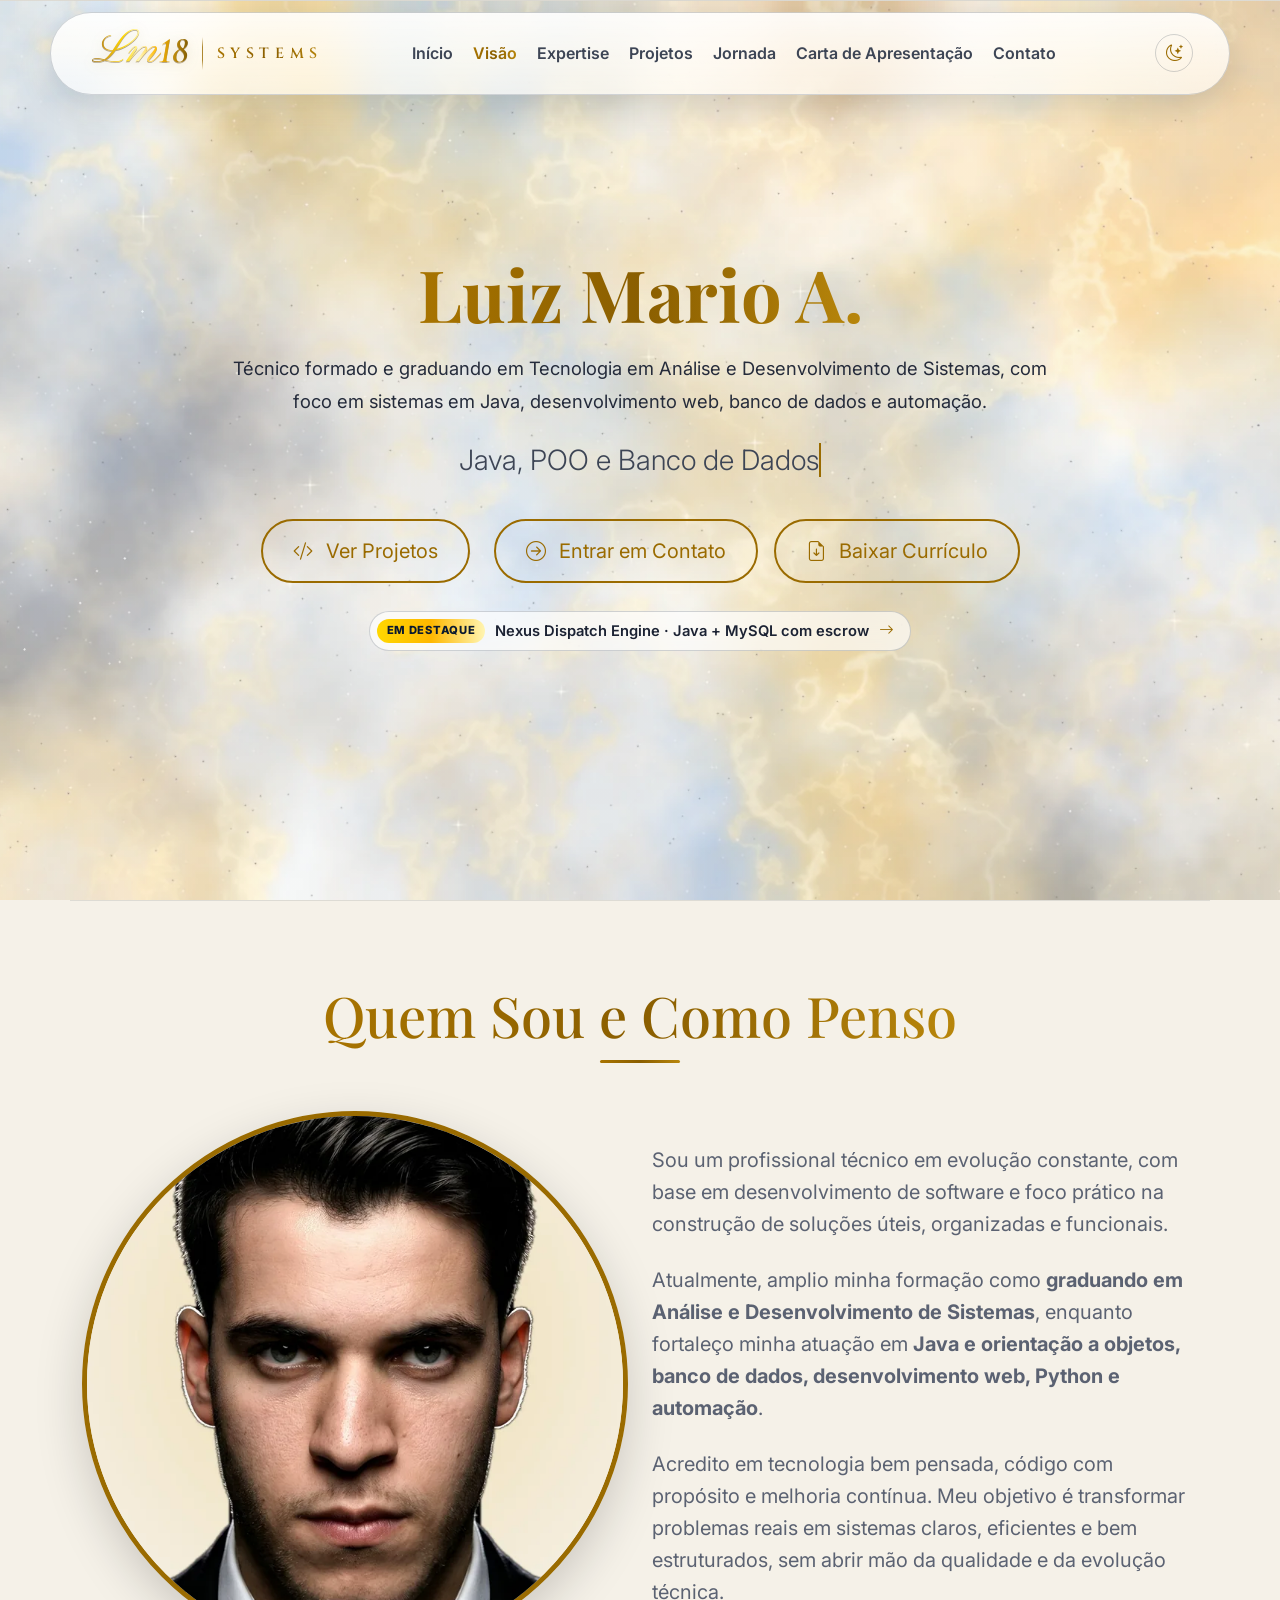
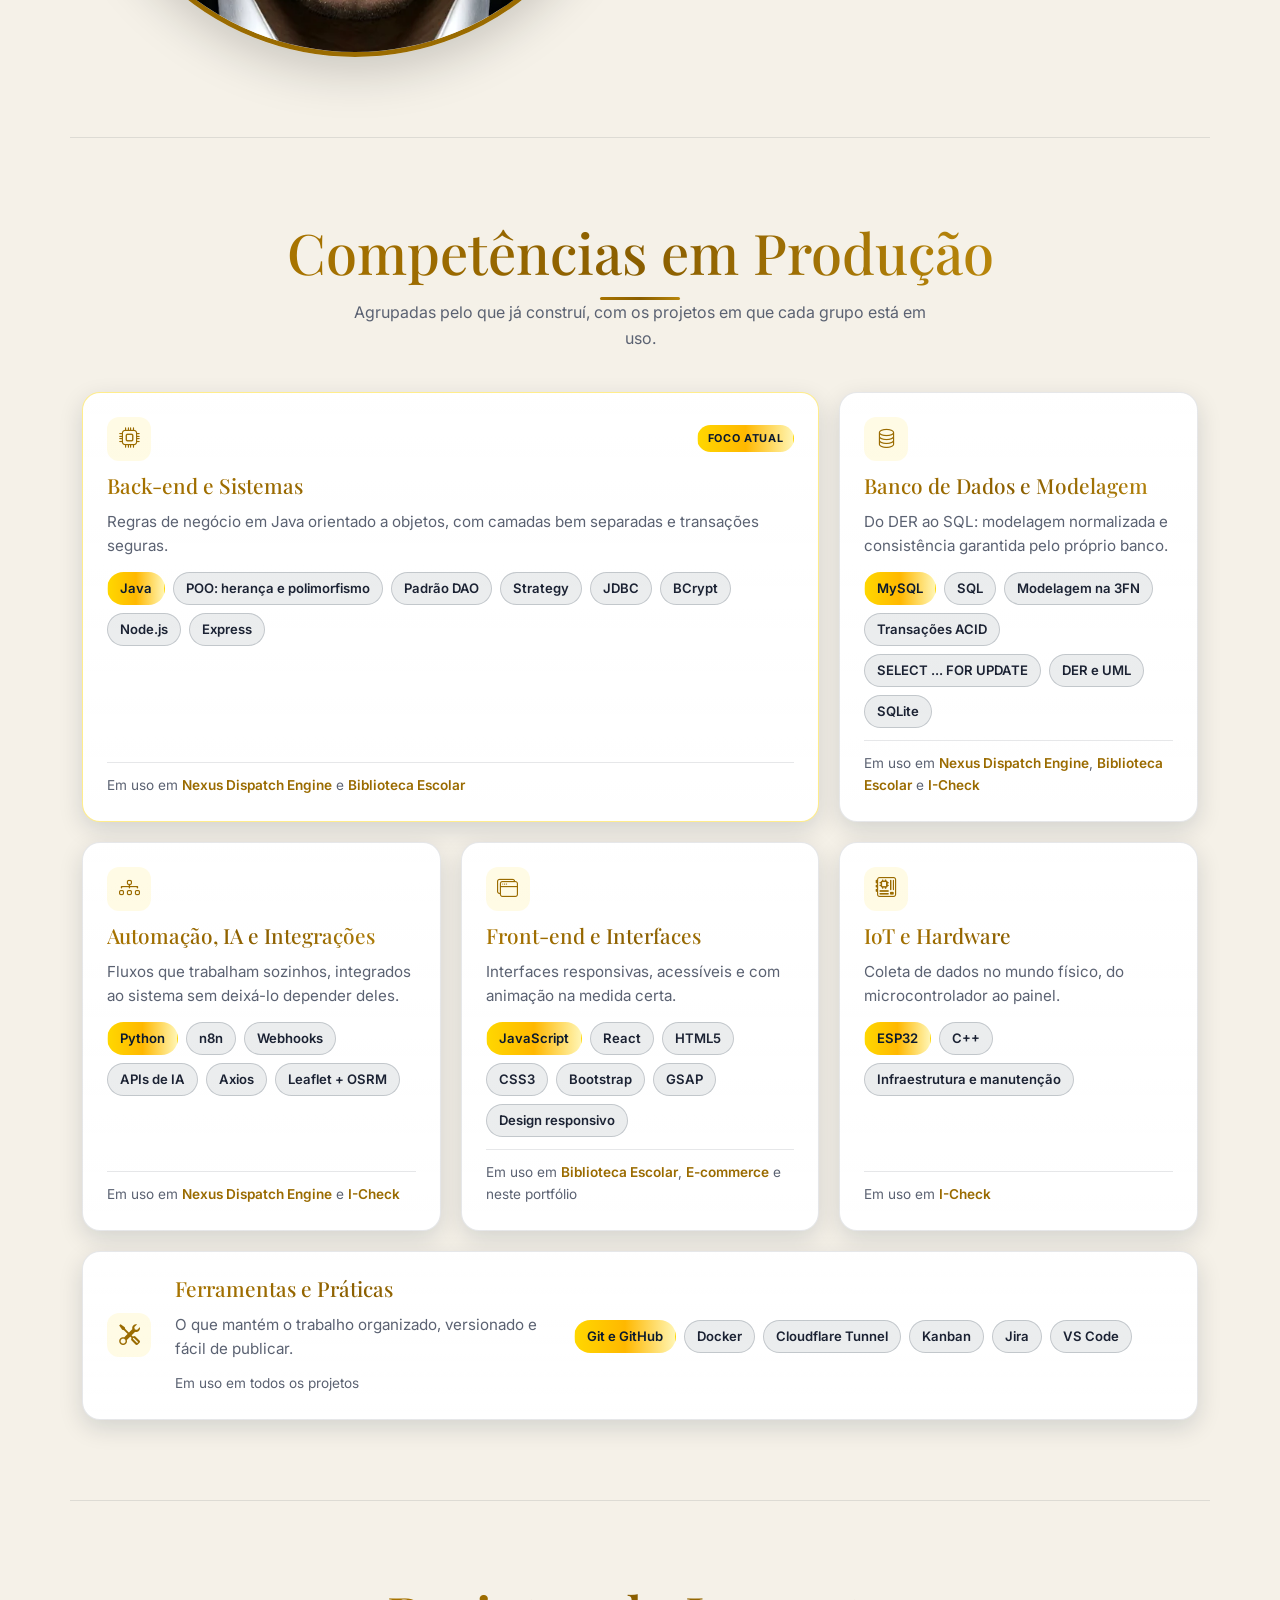
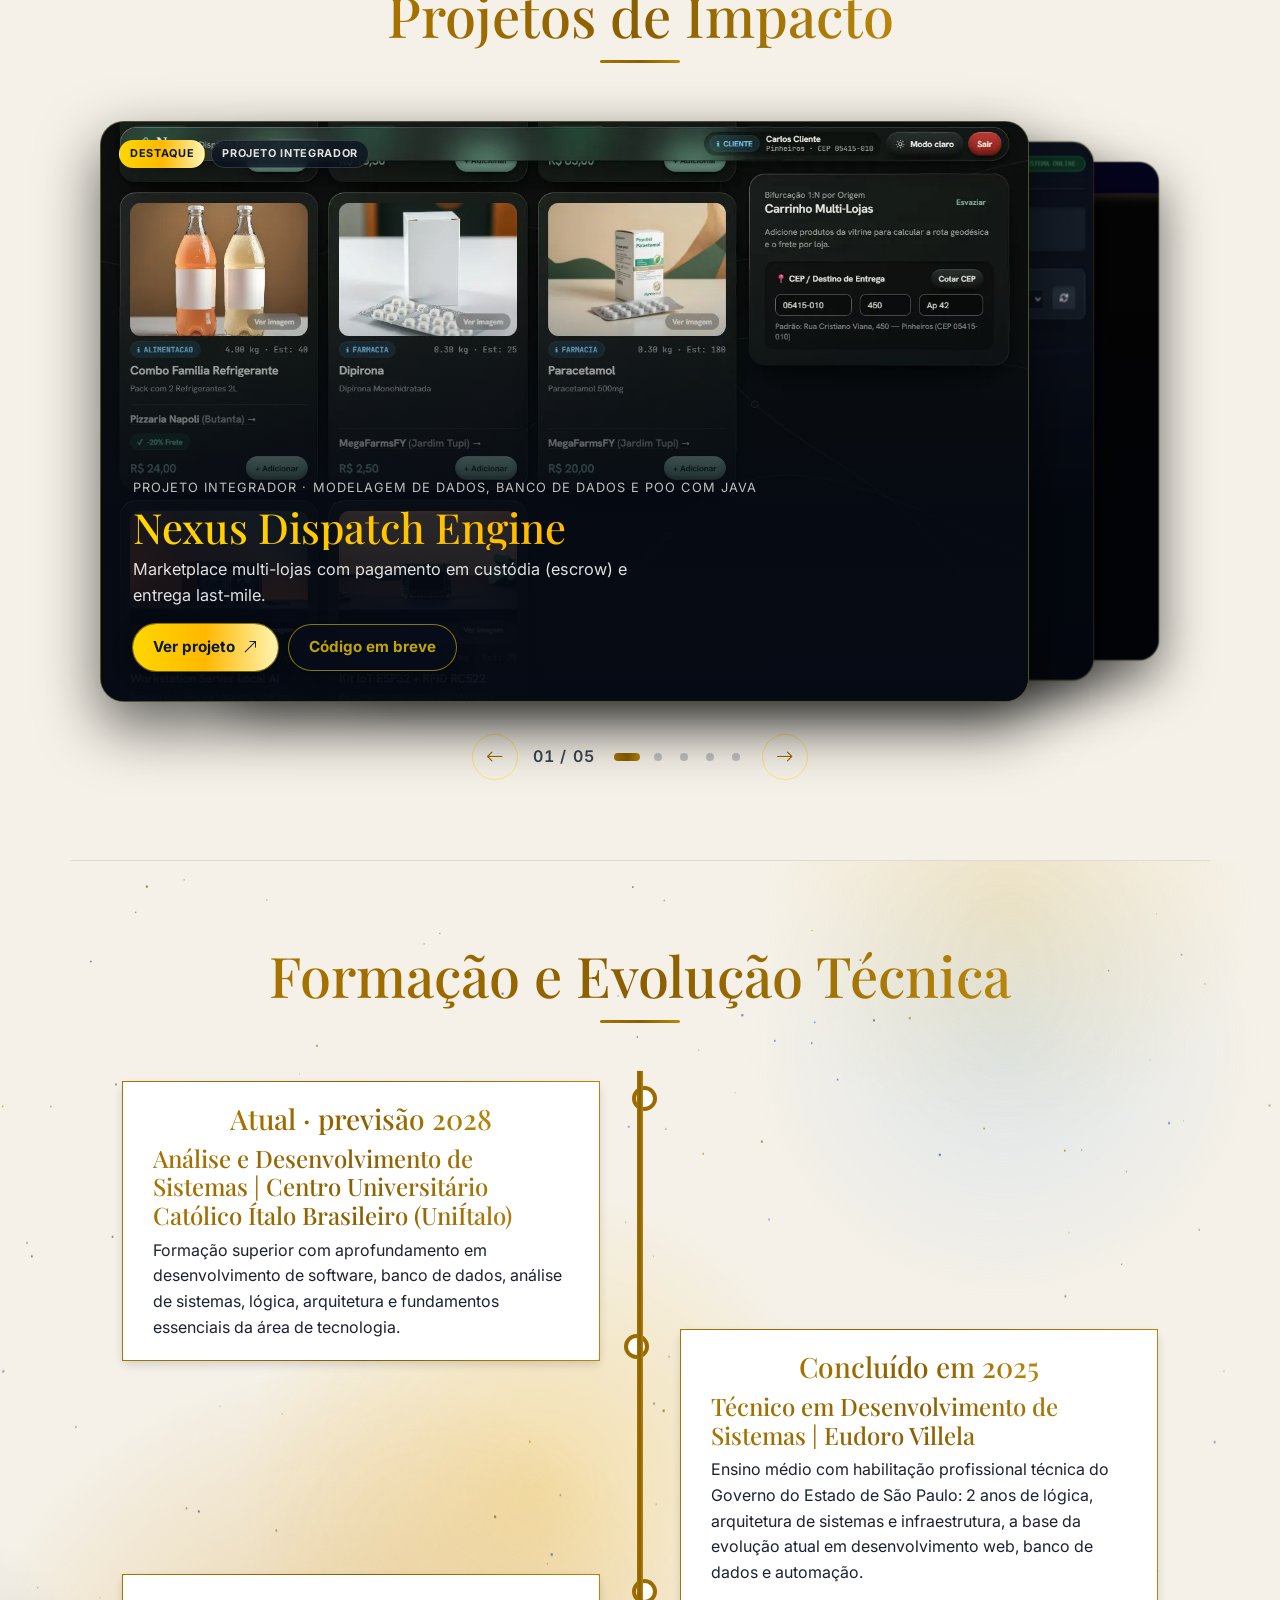
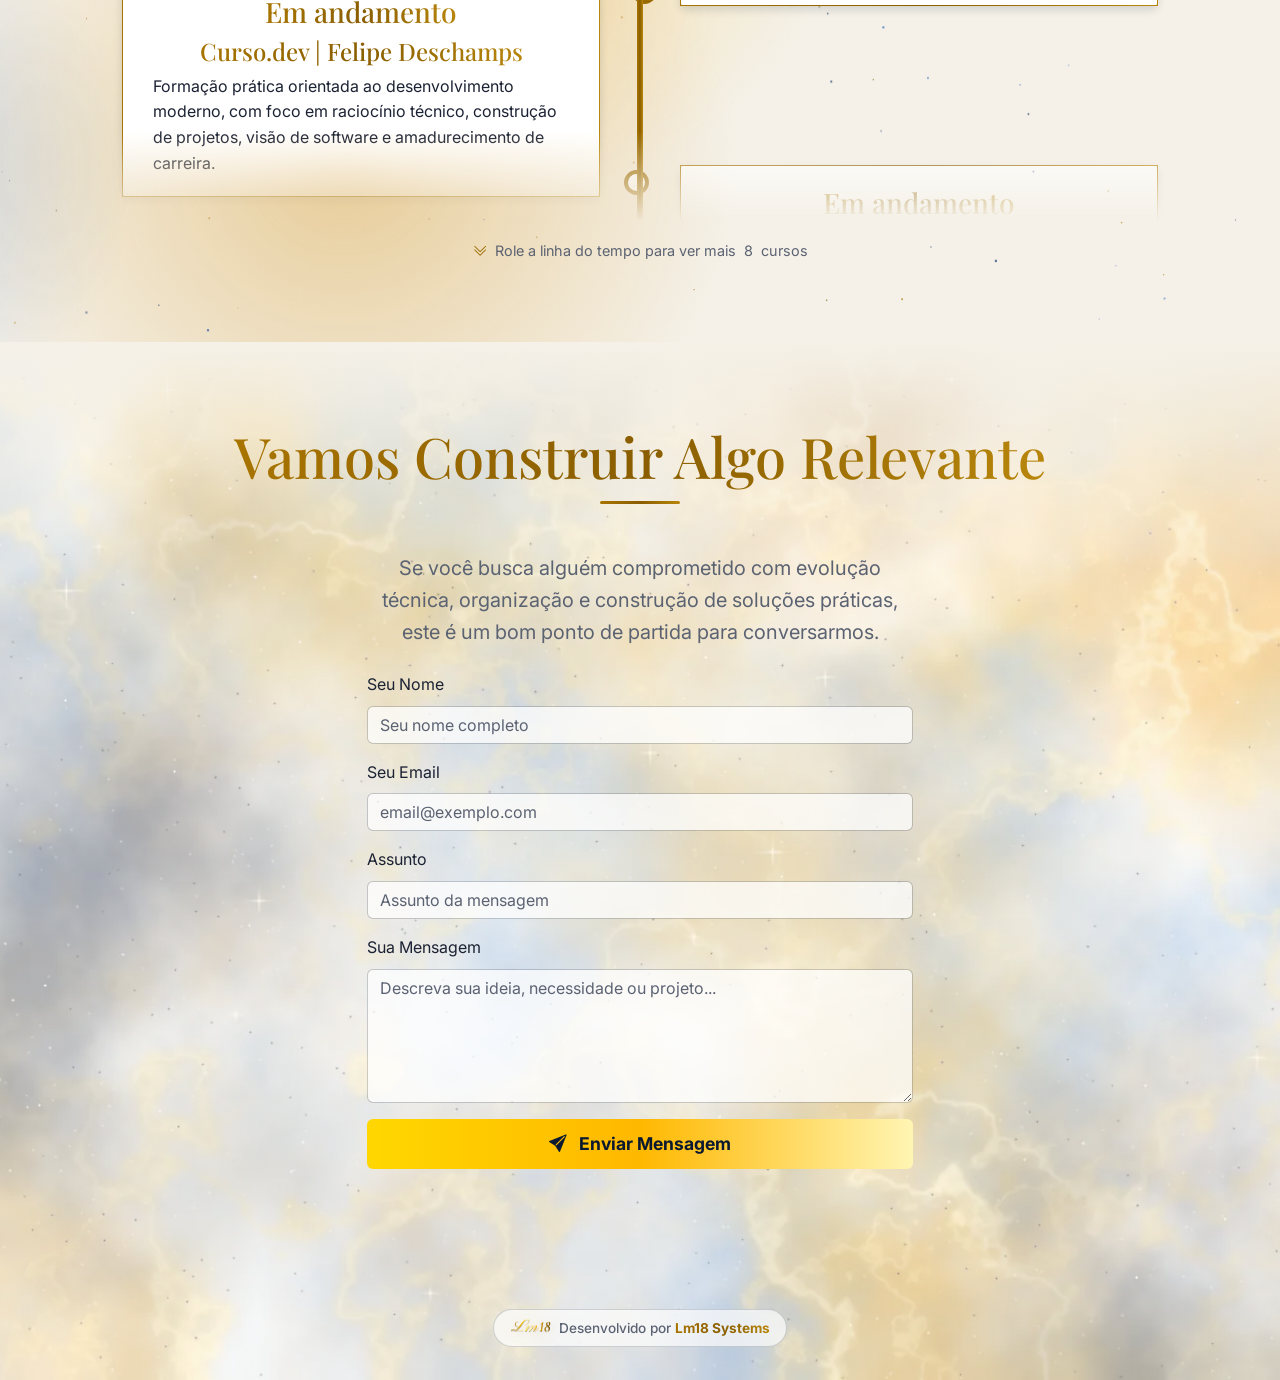
==== commit df324385: "style: rodapé com assinatura dourada, contatos animados, links em Cormorant e copyright que reage ao" ====
--- a/index.html
+++ b/index.html
@@ -1 +1 @@
-<!doctype html> <html lang="pt-BR"> <head> <meta charset="UTF-8"> <meta name="viewport" content="width=device-width,initial-scale=1"> <title>Luiz Mario A. | Desenvolvimento Web, Automação e Banco de Dados</title> <meta name="description" content="Portfólio de Luiz Mario A. - Técnico em desenvolvimento, graduando em ADS, com foco em sistemas em Java, desenvolvimento web, banco de dados e automação."> <meta name="keywords" content="Lm18 Systems, Luiz Mario, LuizM18, Portfólio, Desenvolvedor Full Stack, Java, POO, Python, Node.js, React, SQL, MySQL, Automação, Banco de Dados"> <meta name="author" content="LuizM18"> <meta property="og:type" content="website"> <meta property="og:url" content="https://lm18.dev/"> <meta property="og:title" content="Luiz Mario A. | Desenvolvimento Web, Automação e Banco de Dados"> <meta property="og:description" content="Conheça os projetos, a formação e a evolução técnica de Luiz Mario em desenvolvimento web, automação e banco de dados."> <meta property="og:image" content="https://lm18.dev/assets/images/og-image.jpg"> <meta property="og:image:type" content="image/jpeg"> <meta property="og:image:width" content="1200"> <meta property="og:image:height" content="630"> <meta name="twitter:card" content="summary_large_image"> <meta name="twitter:url" content="https://lm18.dev/"> <meta name="twitter:title" content="Luiz Mario A. | Desenvolvimento Web, Automação e Banco de Dados"> <meta name="twitter:description" content="Portfólio com foco em projetos, formação técnica, automação, desenvolvimento web e banco de dados."> <meta name="twitter:image" content="https://lm18.dev/assets/images/og-image.jpg"> <link href="https://cdn.jsdelivr.net/npm/bootstrap@5.3.3/dist/css/bootstrap.min.css" rel="stylesheet" integrity="sha384-QWTKZyjpPEjISv5WaRU9OFeRpok6YctnYmDr5pNlyT2bRjXh0JMhjY6hW+ALEwIH" crossorigin="anonymous"> <link rel="stylesheet" href="https://cdn.jsdelivr.net/npm/bootstrap-icons@1.11.3/font/bootstrap-icons.min.css" integrity="sha384-XGjxtQfXaH2tnPFa9x+ruJTuLE3Aa6LhHSWRr1XeTyhezb4abCG4ccI5AkVDxqC+" crossorigin="anonymous"> <link href="https://fonts.googleapis.com/css2?family=Inter:wght@300;400;600;700&family=Playfair+Display:wght@700&family=Pinyon+Script&family=Cormorant+Garamond:ital,wght@1,600&family=Cinzel:wght@600&display=swap" rel="stylesheet"> <link rel="icon" type="image/png" sizes="48x48" href="assets/images/favicon-48.png"> <link rel="apple-touch-icon" href="assets/images/apple-touch-icon.png"> <link rel="stylesheet" href="styles.css"> <meta name="theme-color" content="#1A1A1D"> <script src="tema.js"></script> </head> <body data-bs-spy="scroll" data-bs-target="#navbarNav" data-bs-offset="56"> <nav class="navbar navbar-expand-lg navbar-dark navbar-custom"> <div class="container"> <a class="navbar-brand-custom" href="#hero"> <span class="marca__logo" aria-hidden="true"><span class="marca__lm">Lm</span><span class="marca__num">18</span><span class="marca__faisca"></span></span> <span class="marca__divisor" aria-hidden="true"></span> <span class="marca__sistemas" aria-hidden="true">Systems</span> <span class="visually-hidden">Lm18 Systems</span> </a> <div class="navbar-acoes"> <button type="button" class="tema-botao" data-tema-botao aria-label="Ativar tema claro"> <i class="bi bi-sun tema-botao__sol" aria-hidden="true"></i> <i class="bi bi-moon-stars tema-botao__lua" aria-hidden="true"></i> </button> <button class="navbar-toggler" type="button" data-bs-toggle="collapse" data-bs-target="#navbarNav" aria-controls="navbarNav" aria-expanded="false" aria-label="Abrir navegação"> <span class="navbar-toggler-icon"></span> </button> </div> <div class="collapse navbar-collapse" id="navbarNav"> <ul class="navbar-nav mx-auto"> <li class="nav-item"> <a class="nav-link-custom active" aria-current="page" href="#hero">Início</a> </li> <li class="nav-item"> <a class="nav-link-custom" href="#vision">Visão</a> </li> <li class="nav-item"> <a class="nav-link-custom" href="#expertise">Expertise</a> </li> <li class="nav-item"> <a class="nav-link-custom" href="#projects">Projetos</a> </li> <li class="nav-item"> <a class="nav-link-custom" href="#journey">Jornada</a> </li> <li class="nav-item"> <a class="nav-link-custom" href="cover-letter.html">Carta de Apresentação</a> </li> <li class="nav-item"> <a class="nav-link-custom" href="#contact">Contato</a> </li> </ul> </div> </div> </nav> <section id="hero" class="d-flex align-items-center justify-content-center text-white"> <div class="hero-content text-center"> <h1 class="display-1">Luiz Mario A.</h1> <p class="hero-subtitle"> Técnico formado e graduando em Tecnologia em Análise e Desenvolvimento de Sistemas, com foco em sistemas em Java, desenvolvimento web, banco de dados e automação. </p> <p class="lead hero-typewriter"> <span id="typewriter" data-words='["Java, POO e Banco de Dados", "Desenvolvimento Full Stack", "SQL e Modelagem de Dados", "Python e Automação", "Node.js e React", "Evolução Técnica Contínua"]'></span><span class="typewriter-cursor"></span> </p> <div class="hero-actions mt-4"> <a href="#projects" class="btn btn-outline-gold btn-hero me-2"> <i class="bi bi-code-slash me-2"></i> Ver Projetos </a> <a href="#contact" class="btn btn-outline-gold btn-hero mt-3 mt-sm-0"> <i class="bi bi-arrow-right-circle me-2"></i> Entrar em Contato </a> <a href="assets/docs/Curriculo-Luiz-Mario-Alves-Ozorio.pdf" class="btn btn-outline-gold btn-hero" download> <i class="bi bi-file-earmark-arrow-down me-2"></i> Baixar Currículo </a> </div> <a href="projeto.html?p=nexus-dispatch-engine" class="hero-destaque"> <span class="hero-destaque__selo">Em destaque</span> <span>Nexus Dispatch Engine<span class="hero-destaque__detalhe"> · Java + MySQL com escrow</span></span> <i class="bi bi-arrow-right" aria-hidden="true"></i> </a> </div> </section> <section id="vision" class="container fade-in-up-on-scroll"> <h2 class="text-center mb-5">Quem Sou e Como Penso</h2> <div class="row align-items-center"> <div class="col-md-6 text-center mb-4 mb-md-0"> <span class="perfil-foto"> <img src="assets/images/profile-photo-720.webp" width="720" height="720" loading="lazy" decoding="async" class="img-fluid rounded-circle shadow-lg profile-img perfil-foto__escura" alt="Foto de perfil de Luiz Mario"> <img src="assets/images/profile-photo-720-claro.webp" width="720" height="720" loading="lazy" decoding="async" class="img-fluid rounded-circle shadow-lg profile-img perfil-foto__clara" alt="" aria-hidden="true"> </span> </div> <div class="col-md-6"> <p class="fs-5 text-secondary-text mb-4"> Sou um profissional técnico em evolução constante, com base em desenvolvimento de software e foco prático na construção de soluções úteis, organizadas e funcionais. </p> <p class="fs-5 text-secondary-text mb-4"> Atualmente, amplio minha formação como <strong>graduando em Análise e Desenvolvimento de Sistemas</strong>, enquanto fortaleço minha atuação em <strong>Java e orientação a objetos, banco de dados, desenvolvimento web, Python e automação</strong>. </p> <p class="fs-5 text-secondary-text"> Acredito em tecnologia bem pensada, código com propósito e melhoria contínua. Meu objetivo é transformar problemas reais em sistemas claros, eficientes e bem estruturados, sem abrir mão da qualidade e da evolução técnica. </p> </div> </div> </section> <section id="expertise" class="container fade-in-up-on-scroll"> <h2 class="text-center mb-4">Competências em Produção</h2> <p class="expertise-intro">Agrupadas pelo que já construí, com os projetos em que cada grupo está em uso.</p> <div class="clusters"> <article class="cluster cluster--destaque"> <div class="cluster__topo"> <i class="bi bi-cpu cluster__icone" aria-hidden="true"></i> <span class="project-badge project-badge--ouro">Foco atual</span> </div> <h3 class="cluster__titulo">Back-end e Sistemas</h3> <p class="cluster__texto">Regras de negócio em Java orientado a objetos, com camadas bem separadas e transações seguras.</p> <ul class="cluster__pilulas" aria-label="Tecnologias de back-end"> <li class="pilula pilula--forte">Java</li> <li class="pilula">POO: herança e polimorfismo</li> <li class="pilula">Padrão DAO</li> <li class="pilula">Strategy</li> <li class="pilula">JDBC</li> <li class="pilula">BCrypt</li> <li class="pilula">Node.js</li> <li class="pilula">Express</li> </ul> <p class="cluster__provas">Em uso em <a href="projeto.html?p=nexus-dispatch-engine">Nexus Dispatch Engine</a> e <a href="projeto.html?p=biblioteca-escolar">Biblioteca Escolar</a> </p> </article> <article class="cluster"> <div class="cluster__topo"> <i class="bi bi-database cluster__icone" aria-hidden="true"></i> </div> <h3 class="cluster__titulo">Banco de Dados e Modelagem</h3> <p class="cluster__texto">Do DER ao SQL: modelagem normalizada e consistência garantida pelo próprio banco.</p> <ul class="cluster__pilulas" aria-label="Tecnologias de banco de dados"> <li class="pilula pilula--forte">MySQL</li> <li class="pilula">SQL</li> <li class="pilula">Modelagem na 3FN</li> <li class="pilula">Transações ACID</li> <li class="pilula">SELECT ... FOR UPDATE</li> <li class="pilula">DER e UML</li> <li class="pilula">SQLite</li> </ul> <p class="cluster__provas">Em uso em <a href="projeto.html?p=nexus-dispatch-engine">Nexus Dispatch Engine</a>, <a href="projeto.html?p=biblioteca-escolar">Biblioteca Escolar</a> e <a href="projeto.html?p=lm18-i-check">I-Check</a> </p> </article> <article class="cluster"> <div class="cluster__topo"> <i class="bi bi-diagram-3 cluster__icone" aria-hidden="true"></i> </div> <h3 class="cluster__titulo">Automação, IA e Integrações</h3> <p class="cluster__texto">Fluxos que trabalham sozinhos, integrados ao sistema sem deixá-lo depender deles.</p> <ul class="cluster__pilulas" aria-label="Tecnologias de automação e integração"> <li class="pilula pilula--forte">Python</li> <li class="pilula">n8n</li> <li class="pilula">Webhooks</li> <li class="pilula">APIs de IA</li> <li class="pilula">Axios</li> <li class="pilula">Leaflet + OSRM</li> </ul> <p class="cluster__provas">Em uso em <a href="projeto.html?p=nexus-dispatch-engine">Nexus Dispatch Engine</a> e <a href="projeto.html?p=lm18-i-check">I-Check</a> </p> </article> <article class="cluster"> <div class="cluster__topo"> <i class="bi bi-window-stack cluster__icone" aria-hidden="true"></i> </div> <h3 class="cluster__titulo">Front-end e Interfaces</h3> <p class="cluster__texto">Interfaces responsivas, acessíveis e com animação na medida certa.</p> <ul class="cluster__pilulas" aria-label="Tecnologias de front-end"> <li class="pilula pilula--forte">JavaScript</li> <li class="pilula">React</li> <li class="pilula">HTML5</li> <li class="pilula">CSS3</li> <li class="pilula">Bootstrap</li> <li class="pilula">GSAP</li> <li class="pilula">Design responsivo</li> </ul> <p class="cluster__provas">Em uso em <a href="projeto.html?p=biblioteca-escolar">Biblioteca Escolar</a>, <a href="projeto.html?p=e-commerce-responsivo">E-commerce</a> e neste portfólio </p> </article> <article class="cluster"> <div class="cluster__topo"> <i class="bi bi-motherboard cluster__icone" aria-hidden="true"></i> </div> <h3 class="cluster__titulo">IoT e Hardware</h3> <p class="cluster__texto">Coleta de dados no mundo físico, do microcontrolador ao painel.</p> <ul class="cluster__pilulas" aria-label="Tecnologias de IoT e hardware"> <li class="pilula pilula--forte">ESP32</li> <li class="pilula">C++</li> <li class="pilula">Infraestrutura e manutenção</li> </ul> <p class="cluster__provas">Em uso em <a href="projeto.html?p=lm18-i-check">I-Check</a> </p> </article> <article class="cluster cluster--faixa"> <div class="cluster__topo"> <i class="bi bi-tools cluster__icone" aria-hidden="true"></i> </div> <h3 class="cluster__titulo">Ferramentas e Práticas</h3> <p class="cluster__texto">O que mantém o trabalho organizado, versionado e fácil de publicar.</p> <ul class="cluster__pilulas" aria-label="Ferramentas e práticas"> <li class="pilula pilula--forte">Git e GitHub</li> <li class="pilula">Docker</li> <li class="pilula">Cloudflare Tunnel</li> <li class="pilula">Kanban</li> <li class="pilula">Jira</li> <li class="pilula">VS Code</li> </ul> <p class="cluster__provas">Em uso em todos os projetos</p> </article> </div> </section> <section id="projects" class="container fade-in-up-on-scroll"> <h2 class="text-center mb-5">Projetos de Impacto</h2> <div class="projetos-deck" data-deck> <div class="projetos-deck__palco" data-deck-palco role="region" aria-roledescription="carrossel" aria-label="Projetos" tabindex="0"></div> <div class="projetos-deck__controles"> <button type="button" class="projetos-deck__seta" data-deck-anterior aria-label="Projeto anterior"> <i class="bi bi-arrow-left" aria-hidden="true"></i> </button> <span class="projetos-deck__contador" data-deck-contador aria-live="polite"></span> <div class="projetos-deck__pontos" data-deck-pontos></div> <button type="button" class="projetos-deck__seta" data-deck-proximo aria-label="Próximo projeto"> <i class="bi bi-arrow-right" aria-hidden="true"></i> </button> </div> <noscript> <ul class="projetos-deck__sem-js"> <li><a href="projeto.html?p=nexus-dispatch-engine">Nexus Dispatch Engine</a></li> <li><a href="projeto.html?p=lm18-i-check">Lm18 I-Check v8.0</a></li> <li><a href="projeto.html?p=biblioteca-escolar">Sistema de Gerenciamento de Biblioteca</a></li> <li><a href="projeto.html?p=e-commerce-responsivo">Website Responsivo para E-commerce</a></li> <li><a href="projeto.html?p=minecraft-do-luiz">Website Pessoal de Minecraft</a></li> </ul> </noscript> </div> </section> <section id="journey" class="container fade-in-up-on-scroll"> <canvas class="nebula-caindo" aria-hidden="true"></canvas> <h2 class="text-center mb-5">Formação e Evolução Técnica</h2> <div class="timeline-marcacao" data-timeline-marcacao aria-hidden="true"></div> <div class="timeline-janela" data-timeline-janela tabindex="0" role="region" aria-label="Linha do tempo de formação. Role para ver os outros cursos."> <div class="timeline"> <div class="timeline-container left" data-timeline-principal> <div class="timeline-content"> <h3>Atual · previsão 2028</h3> <h4>Análise e Desenvolvimento de Sistemas | Centro Universitário Católico Ítalo Brasileiro (UniÍtalo)</h4> <p> Formação superior com aprofundamento em desenvolvimento de software, banco de dados, análise de sistemas, lógica, arquitetura e fundamentos essenciais da área de tecnologia. </p> </div> </div> <div class="timeline-container right" data-timeline-principal> <div class="timeline-content"> <h3>Concluído em 2025</h3> <h4>Técnico em Desenvolvimento de Sistemas | Eudoro Villela</h4> <p> Ensino médio com habilitação profissional técnica do Governo do Estado de São Paulo: 2 anos de lógica, arquitetura de sistemas e infraestrutura, a base da evolução atual em desenvolvimento web, banco de dados e automação. </p> </div> </div> <div class="timeline-container left" data-timeline-principal> <div class="timeline-content"> <h3>Em andamento</h3> <h4>Curso.dev | Felipe Deschamps</h4> <p> Formação prática orientada ao desenvolvimento moderno, com foco em raciocínio técnico, construção de projetos, visão de software e amadurecimento de carreira. </p> </div> </div> <div class="timeline-container right" data-timeline-principal> <div class="timeline-content"> <h3>Em andamento</h3> <h4>Python Impressionador | Hashtag Treinamentos</h4> <p> Aprofundamento em Python com foco em lógica, produtividade, automação e aplicações práticas. </p> </div> </div> <div class="timeline-container left" data-timeline-principal> <div class="timeline-content"> <h3>Em andamento</h3> <h4>Banco de Dados Impressionador e n8n Impressionador | Hashtag Treinamentos</h4> <p> Banco de dados, consultas e organização de informações, somados a automação de fluxos voltados à produtividade. </p> </div> </div> <div class="timeline-divisor"> <span>Outros cursos e formações</span> </div> <div class="timeline-container right"> <div class="timeline-content"> <h3>Próximo passo</h3> <h4>curso.dev/ia | Felipe Deschamps</h4> <p> Continuação no curso.dev, agora voltada a inteligência artificial aplicada ao desenvolvimento de software. </p> </div> </div> <div class="timeline-container left"> <div class="timeline-content"> <h3>Em andamento</h3> <h4>Inglês Impressionador | Hashtag Treinamentos</h4> <p> Inglês para ler documentação, acompanhar conteúdo técnico e se comunicar na área de tecnologia. </p> </div> </div> <div class="timeline-container right"> <div class="timeline-content"> <h3>Concluído em junho de 2025</h3> <h4>SQL: Joins, Views e Transações | Alura</h4> <p> Consultas com junções, views e controle de transações no SQL. </p> </div> </div> <div class="timeline-container left"> <div class="timeline-content"> <h3>Base complementar</h3> <h4>Formação Full Stack | Eudoro Villela</h4> <p> Imersão prática em front-end, back-end e banco de dados, com foco em construção de projetos e integração entre camadas. </p> </div> </div> <div class="timeline-container right"> <div class="timeline-content"> <h3>Concluído em agosto de 2024</h3> <h4>Lógica de Programação: JavaScript | Alura</h4> <p> Fundamentos de lógica de programação aplicados em JavaScript. </p> </div> </div> <div class="timeline-container left"> <div class="timeline-content"> <h3>Base complementar</h3> <h4>Soft Skills, Algoritmos e Lógica | Hashtag Treinamentos</h4> <p> Liderança, algoritmos, lógica de programação, inteligência emocional e perfis comportamentais. </p> </div> </div> <div class="timeline-container right"> <div class="timeline-content"> <h3>Concluído em agosto de 2023</h3> <h4>Excel Intermediário | Fundação Bradesco</h4> <p> Produtividade e organização de dados, com fórmulas e funções como PROCV. </p> </div> </div> <div class="timeline-container left"> <div class="timeline-content"> <h3>Formação paralela</h3> <h4>Infraestrutura e Hardware de Alta Performance</h4> <p> Curso presencial de hardware, manutenção, estrutura física de equipamentos e suporte técnico. </p> </div> </div> </div> </div> <p class="timeline-dica" data-timeline-dica> <i class="bi bi-chevron-double-down" aria-hidden="true"></i> Role a linha do tempo para ver mais <span data-timeline-restantes>8</span> cursos </p> </section> <div class="lm18-nebula"> <section id="contact" class="container fade-in-up-on-scroll"> <h2 class="text-center mb-5">Vamos Construir Algo Relevante</h2> <div class="row justify-content-center"> <div class="col-md-8 col-lg-6"> <p class="text-center mb-4 fs-5 text-secondary-text"> Se você busca alguém comprometido com evolução técnica, organização e construção de soluções práticas, este é um bom ponto de partida para conversarmos. </p> <form id="contactForm"> <input type="hidden" name="access_key" value="90277097-29be-4f44-922a-0c2ed839943b"> <input type="hidden" name="subject" id="dynamicSubject" value="Nova Mensagem do Site"> <input type="checkbox" name="botcheck" class="d-none"> <div class="mb-3"> <label for="name" class="form-label">Seu Nome</label> <input name="name" class="form-control" id="name" placeholder="Seu nome completo" required> </div> <div class="mb-3"> <label for="email" class="form-label">Seu Email</label> <input type="email" name="email" class="form-control" id="email" placeholder="email@exemplo.com" required> </div> <div class="mb-3"> <label for="userSubject" class="form-label">Assunto</label> <input class="form-control" id="userSubject" placeholder="Assunto da mensagem" required> </div> <div class="mb-3"> <label for="message" class="form-label">Sua Mensagem</label> <textarea name="message" class="form-control" id="message" rows="5" placeholder="Descreva sua ideia, necessidade ou projeto..." required></textarea> </div> <div class="d-grid gap-2"> <button type="submit" class="btn btn-submit"> <i class="bi bi-send-fill me-2"></i> Enviar Mensagem </button> </div> <div id="formMessage" class="mt-3 text-center d-none alert" role="alert"></div> </form> </div> </div> </section> <footer class="lm18-assinatura" aria-label="Assinatura Lm18 Systems"> <button type="button" id="lm18-assinatura-gatilho" class="lm18-assinatura__gatilho" aria-expanded="false" aria-controls="lm18-assinatura-painel"> <span class="marca__logo marca__logo--mini" aria-hidden="true"><span class="marca__lm">Lm</span><span class="marca__num">18</span><span class="marca__faisca"></span></span> <span>Desenvolvido por <strong>Lm18 Systems</strong></span> </button> <div id="lm18-assinatura-painel" class="lm18-assinatura__painel" hidden> <span class="lm18-assinatura__moldura" aria-hidden="true"></span> <div class="lm18-assinatura__marca"> <span class="marca__logo lm18-assinatura__logo" aria-hidden="true"><span class="marca__lm">Lm</span><span class="marca__num">18</span><span class="marca__faisca"></span></span> <div class="lm18-assinatura__texto"> <p class="lm18-assinatura__nome">Lm18 Systems</p> <p class="lm18-assinatura__lema">Soluções digitais escaláveis, automação inteligente e arquitetura de sistemas de alta performance.</p> </div> </div> <span class="lm18-assinatura__linha" aria-hidden="true"></span> <div class="row gy-4 lm18-assinatura__colunas"> <div class="col-md-6 text-center"> <h5 class="lm18-assinatura__titulo">Explorar</h5> <ul class="list-unstyled lm18-assinatura__lista"> <li><a href="#hero">Início</a></li> <li><a href="#projects">Projetos</a></li> <li><a href="#journey">Jornada Técnica</a></li> <li><a href="cover-letter.html">Carta de Apresentação</a></li> </ul> </div> <div class="col-md-6 text-center"> <h5 class="lm18-assinatura__titulo">Contatos</h5> <div class="lm18-assinatura__sociais"> <a href="https://www.linkedin.com/in/luizm18" target="_blank" rel="noopener noreferrer" aria-label="LinkedIn"> <i class="bi bi-linkedin"></i> </a> <a href="https://github.com/LuizM18" target="_blank" rel="noopener noreferrer" aria-label="GitHub"> <i class="bi bi-github"></i> </a> </div> </div> </div> <p class="lm18-assinatura__copy">&copy; 2026 Luiz Mario A. | Lm18 Systems</p> <div class="lm18-cena" aria-hidden="true"> <canvas class="lm18-cena__particulas"></canvas> <img class="lm18-cena__personagem" src="assets/images/LuizIA-360.webp" width="170" height="170" alt="" loading="lazy" decoding="async"> <canvas class="lm18-cena__vivo"></canvas> <span class="lm18-cena__esfera"></span> <span class="lm18-cena__raio"><span class="lm18-cena__nucleo"></span></span> <span class="lm18-cena__clarao"></span> </div> </div> </footer> </div> <script src="https://cdnjs.cloudflare.com/ajax/libs/gsap/3.12.5/gsap.min.js" integrity="sha384-g4NTh/Iv5PPU4xPyhEWqPcwtNXOvdaDI8LLnyYfyNZOjKJeYQyjzQ9X5275eBjpt" crossorigin="anonymous"></script> <script src="https://cdn.jsdelivr.net/npm/bootstrap@5.3.3/dist/js/bootstrap.bundle.min.js" integrity="sha384-YvpcrYf0tY3lHB60NNkmXc5s9fDVZLESaAA55NDzOxhy9GkcIdslK1eN7N6jIeHz" crossorigin="anonymous"></script> <script src="projetos.js"></script> <script src="script.js"></script> </body> </html>+<!doctype html> <html lang="pt-BR"> <head> <meta charset="UTF-8"> <meta name="viewport" content="width=device-width,initial-scale=1"> <title>Luiz Mario A. | Desenvolvimento Web, Automação e Banco de Dados</title> <meta name="description" content="Portfólio de Luiz Mario A. - Técnico em desenvolvimento, graduando em ADS, com foco em sistemas em Java, desenvolvimento web, banco de dados e automação."> <meta name="keywords" content="Lm18 Systems, Luiz Mario, LuizM18, Portfólio, Desenvolvedor Full Stack, Java, POO, Python, Node.js, React, SQL, MySQL, Automação, Banco de Dados"> <meta name="author" content="LuizM18"> <meta property="og:type" content="website"> <meta property="og:url" content="https://lm18.dev/"> <meta property="og:title" content="Luiz Mario A. | Desenvolvimento Web, Automação e Banco de Dados"> <meta property="og:description" content="Conheça os projetos, a formação e a evolução técnica de Luiz Mario em desenvolvimento web, automação e banco de dados."> <meta property="og:image" content="https://lm18.dev/assets/images/og-image.jpg"> <meta property="og:image:type" content="image/jpeg"> <meta property="og:image:width" content="1200"> <meta property="og:image:height" content="630"> <meta name="twitter:card" content="summary_large_image"> <meta name="twitter:url" content="https://lm18.dev/"> <meta name="twitter:title" content="Luiz Mario A. | Desenvolvimento Web, Automação e Banco de Dados"> <meta name="twitter:description" content="Portfólio com foco em projetos, formação técnica, automação, desenvolvimento web e banco de dados."> <meta name="twitter:image" content="https://lm18.dev/assets/images/og-image.jpg"> <link href="https://cdn.jsdelivr.net/npm/bootstrap@5.3.3/dist/css/bootstrap.min.css" rel="stylesheet" integrity="sha384-QWTKZyjpPEjISv5WaRU9OFeRpok6YctnYmDr5pNlyT2bRjXh0JMhjY6hW+ALEwIH" crossorigin="anonymous"> <link rel="stylesheet" href="https://cdn.jsdelivr.net/npm/bootstrap-icons@1.11.3/font/bootstrap-icons.min.css" integrity="sha384-XGjxtQfXaH2tnPFa9x+ruJTuLE3Aa6LhHSWRr1XeTyhezb4abCG4ccI5AkVDxqC+" crossorigin="anonymous"> <link href="https://fonts.googleapis.com/css2?family=Inter:wght@300;400;600;700&family=Playfair+Display:wght@700&family=Pinyon+Script&family=Cormorant+Garamond:ital,wght@0,600;1,600&family=Cinzel:wght@600&display=swap" rel="stylesheet"> <link rel="icon" type="image/png" sizes="48x48" href="assets/images/favicon-48.png"> <link rel="apple-touch-icon" href="assets/images/apple-touch-icon.png"> <link rel="stylesheet" href="styles.css"> <meta name="theme-color" content="#1A1A1D"> <script src="tema.js"></script> </head> <body data-bs-spy="scroll" data-bs-target="#navbarNav" data-bs-offset="56"> <nav class="navbar navbar-expand-lg navbar-dark navbar-custom"> <div class="container"> <a class="navbar-brand-custom" href="#hero"> <span class="marca__logo" aria-hidden="true"><span class="marca__lm">Lm</span><span class="marca__num">18</span><span class="marca__faisca"></span></span> <span class="marca__divisor" aria-hidden="true"></span> <span class="marca__sistemas" aria-hidden="true">Systems</span> <span class="visually-hidden">Lm18 Systems</span> </a> <div class="navbar-acoes"> <button type="button" class="tema-botao" data-tema-botao aria-label="Ativar tema claro"> <i class="bi bi-sun tema-botao__sol" aria-hidden="true"></i> <i class="bi bi-moon-stars tema-botao__lua" aria-hidden="true"></i> </button> <button class="navbar-toggler" type="button" data-bs-toggle="collapse" data-bs-target="#navbarNav" aria-controls="navbarNav" aria-expanded="false" aria-label="Abrir navegação"> <span class="navbar-toggler-icon"></span> </button> </div> <div class="collapse navbar-collapse" id="navbarNav"> <ul class="navbar-nav mx-auto"> <li class="nav-item"> <a class="nav-link-custom active" aria-current="page" href="#hero">Início</a> </li> <li class="nav-item"> <a class="nav-link-custom" href="#vision">Visão</a> </li> <li class="nav-item"> <a class="nav-link-custom" href="#expertise">Expertise</a> </li> <li class="nav-item"> <a class="nav-link-custom" href="#projects">Projetos</a> </li> <li class="nav-item"> <a class="nav-link-custom" href="#journey">Jornada</a> </li> <li class="nav-item"> <a class="nav-link-custom" href="cover-letter.html">Carta de Apresentação</a> </li> <li class="nav-item"> <a class="nav-link-custom" href="#contact">Contato</a> </li> </ul> </div> </div> </nav> <section id="hero" class="d-flex align-items-center justify-content-center text-white"> <div class="hero-content text-center"> <h1 class="display-1">Luiz Mario A.</h1> <p class="hero-subtitle"> Técnico formado e graduando em Tecnologia em Análise e Desenvolvimento de Sistemas, com foco em sistemas em Java, desenvolvimento web, banco de dados e automação. </p> <p class="lead hero-typewriter"> <span id="typewriter" data-words='["Java, POO e Banco de Dados", "Desenvolvimento Full Stack", "SQL e Modelagem de Dados", "Python e Automação", "Node.js e React", "Evolução Técnica Contínua"]'></span><span class="typewriter-cursor"></span> </p> <div class="hero-actions mt-4"> <a href="#projects" class="btn btn-outline-gold btn-hero me-2"> <i class="bi bi-code-slash me-2"></i> Ver Projetos </a> <a href="#contact" class="btn btn-outline-gold btn-hero mt-3 mt-sm-0"> <i class="bi bi-arrow-right-circle me-2"></i> Entrar em Contato </a> <a href="assets/docs/Curriculo-Luiz-Mario-Alves-Ozorio.pdf" class="btn btn-outline-gold btn-hero" download> <i class="bi bi-file-earmark-arrow-down me-2"></i> Baixar Currículo </a> </div> <a href="projeto.html?p=nexus-dispatch-engine" class="hero-destaque"> <span class="hero-destaque__selo">Em destaque</span> <span>Nexus Dispatch Engine<span class="hero-destaque__detalhe"> · Java + MySQL com escrow</span></span> <i class="bi bi-arrow-right" aria-hidden="true"></i> </a> </div> </section> <section id="vision" class="container fade-in-up-on-scroll"> <h2 class="text-center mb-5">Quem Sou e Como Penso</h2> <div class="row align-items-center"> <div class="col-md-6 text-center mb-4 mb-md-0"> <span class="perfil-foto"> <img src="assets/images/profile-photo-720.webp" width="720" height="720" loading="lazy" decoding="async" class="img-fluid rounded-circle shadow-lg profile-img perfil-foto__escura" alt="Foto de perfil de Luiz Mario"> <img src="assets/images/profile-photo-720-claro.webp" width="720" height="720" loading="lazy" decoding="async" class="img-fluid rounded-circle shadow-lg profile-img perfil-foto__clara" alt="" aria-hidden="true"> </span> </div> <div class="col-md-6"> <p class="fs-5 text-secondary-text mb-4"> Sou um profissional técnico em evolução constante, com base em desenvolvimento de software e foco prático na construção de soluções úteis, organizadas e funcionais. </p> <p class="fs-5 text-secondary-text mb-4"> Atualmente, amplio minha formação como <strong>graduando em Análise e Desenvolvimento de Sistemas</strong>, enquanto fortaleço minha atuação em <strong>Java e orientação a objetos, banco de dados, desenvolvimento web, Python e automação</strong>. </p> <p class="fs-5 text-secondary-text"> Acredito em tecnologia bem pensada, código com propósito e melhoria contínua. Meu objetivo é transformar problemas reais em sistemas claros, eficientes e bem estruturados, sem abrir mão da qualidade e da evolução técnica. </p> </div> </div> </section> <section id="expertise" class="container fade-in-up-on-scroll"> <h2 class="text-center mb-4">Competências em Produção</h2> <p class="expertise-intro">Agrupadas pelo que já construí, com os projetos em que cada grupo está em uso.</p> <div class="clusters"> <article class="cluster cluster--destaque"> <div class="cluster__topo"> <i class="bi bi-cpu cluster__icone" aria-hidden="true"></i> <span class="project-badge project-badge--ouro">Foco atual</span> </div> <h3 class="cluster__titulo">Back-end e Sistemas</h3> <p class="cluster__texto">Regras de negócio em Java orientado a objetos, com camadas bem separadas e transações seguras.</p> <ul class="cluster__pilulas" aria-label="Tecnologias de back-end"> <li class="pilula pilula--forte">Java</li> <li class="pilula">POO: herança e polimorfismo</li> <li class="pilula">Padrão DAO</li> <li class="pilula">Strategy</li> <li class="pilula">JDBC</li> <li class="pilula">BCrypt</li> <li class="pilula">Node.js</li> <li class="pilula">Express</li> </ul> <p class="cluster__provas">Em uso em <a href="projeto.html?p=nexus-dispatch-engine">Nexus Dispatch Engine</a> e <a href="projeto.html?p=biblioteca-escolar">Biblioteca Escolar</a> </p> </article> <article class="cluster"> <div class="cluster__topo"> <i class="bi bi-database cluster__icone" aria-hidden="true"></i> </div> <h3 class="cluster__titulo">Banco de Dados e Modelagem</h3> <p class="cluster__texto">Do DER ao SQL: modelagem normalizada e consistência garantida pelo próprio banco.</p> <ul class="cluster__pilulas" aria-label="Tecnologias de banco de dados"> <li class="pilula pilula--forte">MySQL</li> <li class="pilula">SQL</li> <li class="pilula">Modelagem na 3FN</li> <li class="pilula">Transações ACID</li> <li class="pilula">SELECT ... FOR UPDATE</li> <li class="pilula">DER e UML</li> <li class="pilula">SQLite</li> </ul> <p class="cluster__provas">Em uso em <a href="projeto.html?p=nexus-dispatch-engine">Nexus Dispatch Engine</a>, <a href="projeto.html?p=biblioteca-escolar">Biblioteca Escolar</a> e <a href="projeto.html?p=lm18-i-check">I-Check</a> </p> </article> <article class="cluster"> <div class="cluster__topo"> <i class="bi bi-diagram-3 cluster__icone" aria-hidden="true"></i> </div> <h3 class="cluster__titulo">Automação, IA e Integrações</h3> <p class="cluster__texto">Fluxos que trabalham sozinhos, integrados ao sistema sem deixá-lo depender deles.</p> <ul class="cluster__pilulas" aria-label="Tecnologias de automação e integração"> <li class="pilula pilula--forte">Python</li> <li class="pilula">n8n</li> <li class="pilula">Webhooks</li> <li class="pilula">APIs de IA</li> <li class="pilula">Axios</li> <li class="pilula">Leaflet + OSRM</li> </ul> <p class="cluster__provas">Em uso em <a href="projeto.html?p=nexus-dispatch-engine">Nexus Dispatch Engine</a> e <a href="projeto.html?p=lm18-i-check">I-Check</a> </p> </article> <article class="cluster"> <div class="cluster__topo"> <i class="bi bi-window-stack cluster__icone" aria-hidden="true"></i> </div> <h3 class="cluster__titulo">Front-end e Interfaces</h3> <p class="cluster__texto">Interfaces responsivas, acessíveis e com animação na medida certa.</p> <ul class="cluster__pilulas" aria-label="Tecnologias de front-end"> <li class="pilula pilula--forte">JavaScript</li> <li class="pilula">React</li> <li class="pilula">HTML5</li> <li class="pilula">CSS3</li> <li class="pilula">Bootstrap</li> <li class="pilula">GSAP</li> <li class="pilula">Design responsivo</li> </ul> <p class="cluster__provas">Em uso em <a href="projeto.html?p=biblioteca-escolar">Biblioteca Escolar</a>, <a href="projeto.html?p=e-commerce-responsivo">E-commerce</a> e neste portfólio </p> </article> <article class="cluster"> <div class="cluster__topo"> <i class="bi bi-motherboard cluster__icone" aria-hidden="true"></i> </div> <h3 class="cluster__titulo">IoT e Hardware</h3> <p class="cluster__texto">Coleta de dados no mundo físico, do microcontrolador ao painel.</p> <ul class="cluster__pilulas" aria-label="Tecnologias de IoT e hardware"> <li class="pilula pilula--forte">ESP32</li> <li class="pilula">C++</li> <li class="pilula">Infraestrutura e manutenção</li> </ul> <p class="cluster__provas">Em uso em <a href="projeto.html?p=lm18-i-check">I-Check</a> </p> </article> <article class="cluster cluster--faixa"> <div class="cluster__topo"> <i class="bi bi-tools cluster__icone" aria-hidden="true"></i> </div> <h3 class="cluster__titulo">Ferramentas e Práticas</h3> <p class="cluster__texto">O que mantém o trabalho organizado, versionado e fácil de publicar.</p> <ul class="cluster__pilulas" aria-label="Ferramentas e práticas"> <li class="pilula pilula--forte">Git e GitHub</li> <li class="pilula">Docker</li> <li class="pilula">Cloudflare Tunnel</li> <li class="pilula">Kanban</li> <li class="pilula">Jira</li> <li class="pilula">VS Code</li> </ul> <p class="cluster__provas">Em uso em todos os projetos</p> </article> </div> </section> <section id="projects" class="container fade-in-up-on-scroll"> <h2 class="text-center mb-5">Projetos de Impacto</h2> <div class="projetos-deck" data-deck> <div class="projetos-deck__palco" data-deck-palco role="region" aria-roledescription="carrossel" aria-label="Projetos" tabindex="0"></div> <div class="projetos-deck__controles"> <button type="button" class="projetos-deck__seta" data-deck-anterior aria-label="Projeto anterior"> <i class="bi bi-arrow-left" aria-hidden="true"></i> </button> <span class="projetos-deck__contador" data-deck-contador aria-live="polite"></span> <div class="projetos-deck__pontos" data-deck-pontos></div> <button type="button" class="projetos-deck__seta" data-deck-proximo aria-label="Próximo projeto"> <i class="bi bi-arrow-right" aria-hidden="true"></i> </button> </div> <noscript> <ul class="projetos-deck__sem-js"> <li><a href="projeto.html?p=nexus-dispatch-engine">Nexus Dispatch Engine</a></li> <li><a href="projeto.html?p=lm18-i-check">Lm18 I-Check v8.0</a></li> <li><a href="projeto.html?p=biblioteca-escolar">Sistema de Gerenciamento de Biblioteca</a></li> <li><a href="projeto.html?p=e-commerce-responsivo">Website Responsivo para E-commerce</a></li> <li><a href="projeto.html?p=minecraft-do-luiz">Website Pessoal de Minecraft</a></li> </ul> </noscript> </div> </section> <section id="journey" class="container fade-in-up-on-scroll"> <canvas class="nebula-caindo" aria-hidden="true"></canvas> <h2 class="text-center mb-5">Formação e Evolução Técnica</h2> <div class="timeline-marcacao" data-timeline-marcacao aria-hidden="true"></div> <div class="timeline-janela" data-timeline-janela tabindex="0" role="region" aria-label="Linha do tempo de formação. Role para ver os outros cursos."> <div class="timeline"> <div class="timeline-container left" data-timeline-principal> <div class="timeline-content"> <h3>Atual · previsão 2028</h3> <h4>Análise e Desenvolvimento de Sistemas | Centro Universitário Católico Ítalo Brasileiro (UniÍtalo)</h4> <p> Formação superior com aprofundamento em desenvolvimento de software, banco de dados, análise de sistemas, lógica, arquitetura e fundamentos essenciais da área de tecnologia. </p> </div> </div> <div class="timeline-container right" data-timeline-principal> <div class="timeline-content"> <h3>Concluído em 2025</h3> <h4>Técnico em Desenvolvimento de Sistemas | Eudoro Villela</h4> <p> Ensino médio com habilitação profissional técnica do Governo do Estado de São Paulo: 2 anos de lógica, arquitetura de sistemas e infraestrutura, a base da evolução atual em desenvolvimento web, banco de dados e automação. </p> </div> </div> <div class="timeline-container left" data-timeline-principal> <div class="timeline-content"> <h3>Em andamento</h3> <h4>Curso.dev | Felipe Deschamps</h4> <p> Formação prática orientada ao desenvolvimento moderno, com foco em raciocínio técnico, construção de projetos, visão de software e amadurecimento de carreira. </p> </div> </div> <div class="timeline-container right" data-timeline-principal> <div class="timeline-content"> <h3>Em andamento</h3> <h4>Python Impressionador | Hashtag Treinamentos</h4> <p> Aprofundamento em Python com foco em lógica, produtividade, automação e aplicações práticas. </p> </div> </div> <div class="timeline-container left" data-timeline-principal> <div class="timeline-content"> <h3>Em andamento</h3> <h4>Banco de Dados Impressionador e n8n Impressionador | Hashtag Treinamentos</h4> <p> Banco de dados, consultas e organização de informações, somados a automação de fluxos voltados à produtividade. </p> </div> </div> <div class="timeline-divisor"> <span>Outros cursos e formações</span> </div> <div class="timeline-container right"> <div class="timeline-content"> <h3>Próximo passo</h3> <h4>curso.dev/ia | Felipe Deschamps</h4> <p> Continuação no curso.dev, agora voltada a inteligência artificial aplicada ao desenvolvimento de software. </p> </div> </div> <div class="timeline-container left"> <div class="timeline-content"> <h3>Em andamento</h3> <h4>Inglês Impressionador | Hashtag Treinamentos</h4> <p> Inglês para ler documentação, acompanhar conteúdo técnico e se comunicar na área de tecnologia. </p> </div> </div> <div class="timeline-container right"> <div class="timeline-content"> <h3>Concluído em junho de 2025</h3> <h4>SQL: Joins, Views e Transações | Alura</h4> <p> Consultas com junções, views e controle de transações no SQL. </p> </div> </div> <div class="timeline-container left"> <div class="timeline-content"> <h3>Base complementar</h3> <h4>Formação Full Stack | Eudoro Villela</h4> <p> Imersão prática em front-end, back-end e banco de dados, com foco em construção de projetos e integração entre camadas. </p> </div> </div> <div class="timeline-container right"> <div class="timeline-content"> <h3>Concluído em agosto de 2024</h3> <h4>Lógica de Programação: JavaScript | Alura</h4> <p> Fundamentos de lógica de programação aplicados em JavaScript. </p> </div> </div> <div class="timeline-container left"> <div class="timeline-content"> <h3>Base complementar</h3> <h4>Soft Skills, Algoritmos e Lógica | Hashtag Treinamentos</h4> <p> Liderança, algoritmos, lógica de programação, inteligência emocional e perfis comportamentais. </p> </div> </div> <div class="timeline-container right"> <div class="timeline-content"> <h3>Concluído em agosto de 2023</h3> <h4>Excel Intermediário | Fundação Bradesco</h4> <p> Produtividade e organização de dados, com fórmulas e funções como PROCV. </p> </div> </div> <div class="timeline-container left"> <div class="timeline-content"> <h3>Formação paralela</h3> <h4>Infraestrutura e Hardware de Alta Performance</h4> <p> Curso presencial de hardware, manutenção, estrutura física de equipamentos e suporte técnico. </p> </div> </div> </div> </div> <p class="timeline-dica" data-timeline-dica> <i class="bi bi-chevron-double-down" aria-hidden="true"></i> Role a linha do tempo para ver mais <span data-timeline-restantes>8</span> cursos </p> </section> <div class="lm18-nebula"> <section id="contact" class="container fade-in-up-on-scroll"> <h2 class="text-center mb-5">Vamos Construir Algo Relevante</h2> <div class="row justify-content-center"> <div class="col-md-8 col-lg-6"> <p class="text-center mb-4 fs-5 text-secondary-text"> Se você busca alguém comprometido com evolução técnica, organização e construção de soluções práticas, este é um bom ponto de partida para conversarmos. </p> <form id="contactForm"> <input type="hidden" name="access_key" value="90277097-29be-4f44-922a-0c2ed839943b"> <input type="hidden" name="subject" id="dynamicSubject" value="Nova Mensagem do Site"> <input type="checkbox" name="botcheck" class="d-none"> <div class="mb-3"> <label for="name" class="form-label">Seu Nome</label> <input name="name" class="form-control" id="name" placeholder="Seu nome completo" required> </div> <div class="mb-3"> <label for="email" class="form-label">Seu Email</label> <input type="email" name="email" class="form-control" id="email" placeholder="email@exemplo.com" required> </div> <div class="mb-3"> <label for="userSubject" class="form-label">Assunto</label> <input class="form-control" id="userSubject" placeholder="Assunto da mensagem" required> </div> <div class="mb-3"> <label for="message" class="form-label">Sua Mensagem</label> <textarea name="message" class="form-control" id="message" rows="5" placeholder="Descreva sua ideia, necessidade ou projeto..." required></textarea> </div> <div class="d-grid gap-2"> <button type="submit" class="btn btn-submit"> <i class="bi bi-send-fill me-2"></i> Enviar Mensagem </button> </div> <div id="formMessage" class="mt-3 text-center d-none alert" role="alert"></div> </form> </div> </div> </section> <footer class="lm18-assinatura" aria-label="Assinatura Lm18 Systems"> <button type="button" id="lm18-assinatura-gatilho" class="lm18-assinatura__gatilho" aria-expanded="false" aria-controls="lm18-assinatura-painel"> <span class="marca__logo marca__logo--mini" aria-hidden="true"><span class="marca__lm">Lm</span><span class="marca__num">18</span><span class="marca__faisca"></span></span> <span>Desenvolvido por <strong>Lm18 Systems</strong></span> </button> <div id="lm18-assinatura-painel" class="lm18-assinatura__painel" hidden> <span class="lm18-assinatura__moldura" aria-hidden="true"></span> <div class="lm18-assinatura__marca"> <span class="marca__logo lm18-assinatura__logo" aria-hidden="true"><span class="marca__lm">Lm</span><span class="marca__num">18</span><span class="marca__faisca"></span></span> <div class="lm18-assinatura__texto"> <p class="lm18-assinatura__nome">Lm18 Systems</p> <p class="lm18-assinatura__lema">Soluções digitais escaláveis, automação inteligente e arquitetura de sistemas de alta performance.</p> </div> </div> <span class="lm18-assinatura__linha" aria-hidden="true"></span> <div class="row gy-4 lm18-assinatura__colunas"> <div class="col-md-6 text-center"> <h5 class="lm18-assinatura__titulo">Explorar</h5> <ul class="list-unstyled lm18-assinatura__lista"> <li><a href="#hero">Início</a></li> <li><a href="#projects">Projetos</a></li> <li><a href="#journey">Jornada Técnica</a></li> <li><a href="cover-letter.html">Carta de Apresentação</a></li> </ul> </div> <div class="col-md-6 text-center"> <h5 class="lm18-assinatura__titulo">Contatos</h5> <div class="lm18-assinatura__sociais"> <a class="social" href="https://www.linkedin.com/in/luizm18" target="_blank" rel="noopener noreferrer" aria-label="LinkedIn de Luiz Mario: /in/luizm18"> <span class="social__icone"><i class="bi bi-linkedin" aria-hidden="true"></i></span> <span class="social__texto"><strong>LinkedIn</strong><small>/in/luizm18</small></span> </a> <a class="social social--b" href="https://github.com/LuizM18" target="_blank" rel="noopener noreferrer" aria-label="GitHub de Luiz Mario: @LuizM18"> <span class="social__icone"><i class="bi bi-github" aria-hidden="true"></i></span> <span class="social__texto"><strong>GitHub</strong><small>@LuizM18</small></span> </a> </div> </div> </div> <p class="lm18-assinatura__copy">&copy; 2026 Luiz Mario A. | Lm18 Systems</p> <p class="lm18-assinatura__autoria">Idealizado e desenvolvido por Luiz Mario A.</p> <div class="lm18-cena" aria-hidden="true"> <canvas class="lm18-cena__particulas"></canvas> <img class="lm18-cena__personagem" src="assets/images/LuizIA-360.webp" width="170" height="170" alt="" loading="lazy" decoding="async"> <canvas class="lm18-cena__vivo"></canvas> <span class="lm18-cena__esfera"></span> <span class="lm18-cena__raio"><span class="lm18-cena__nucleo"></span></span> <span class="lm18-cena__clarao"></span> </div> </div> </footer> </div> <script src="https://cdnjs.cloudflare.com/ajax/libs/gsap/3.12.5/gsap.min.js" integrity="sha384-g4NTh/Iv5PPU4xPyhEWqPcwtNXOvdaDI8LLnyYfyNZOjKJeYQyjzQ9X5275eBjpt" crossorigin="anonymous"></script> <script src="https://cdn.jsdelivr.net/npm/bootstrap@5.3.3/dist/js/bootstrap.bundle.min.js" integrity="sha384-YvpcrYf0tY3lHB60NNkmXc5s9fDVZLESaAA55NDzOxhy9GkcIdslK1eN7N6jIeHz" crossorigin="anonymous"></script> <script src="projetos.js"></script> <script src="script.js"></script> </body> </html>
--- a/styles.css
+++ b/styles.css
@@ -1 +1 @@
-:root{--dark-blue:#0A192F;--rich-black:#1A1A1D;--blood-red:#8B0000;--ouro-fundo:linear-gradient(90deg, #FFD700 0%, #FFB800 50%, #FFF5B3 100%);--sobre-ouro:#0A192F;--lm18-energia:#5FD8FF;--lm18-energia-forte:#DDF8FF}:root,:root[data-theme=light] :is(.deck-card,.galeria__palco,.lightbox,.projeto-hero__capa){color-scheme:dark;--fundo:#1A1A1D;--superficie:#0A192F;--gold-accent:#FFD700;--gold-bright:#FFF5B3;--gold-gradient:linear-gradient(90deg, #FFD700 0%, #FFB800 50%, #FFF5B3 100%);--silver-light:#C0C0C0;--text-color:#E0E0E0;--secondary-text:#A0A0A0;--focus-ring:0 0 0 0.25rem rgba(255, 215, 0, 0.25);--linha:rgba(255, 255, 255, 0.08);--linha-forte:rgba(255, 255, 255, 0.16);--vidro:rgba(8, 14, 28, 0.54);--vidro-brilho:rgba(255, 255, 255, 0.08);--vidro-botao:rgba(8, 14, 28, 0.72);--trilho:rgba(0, 0, 0, 0.3);--sombra:rgba(0, 0, 0, 0.5);--ponto:rgba(255, 255, 255, 0.25);--campo-fundo:rgba(255, 255, 255, 0.1);--campo-borda:rgba(255, 255, 255, 0.2);--campo-foco:rgba(255, 255, 255, 0.15);--nebula-img:url('assets/images/bg-hero-1600.webp');--nebula-veu:rgba(0, 0, 0, 0.7);--lm18-painel-borda:rgba(255, 255, 255, 0.09);--painel-veu-topo:rgba(5, 10, 20, 0.5);--painel-veu-base:rgba(5, 10, 20, 0.78);--moldura-cor:#FFD700;--nav-icone:url("data:image/svg+xml,%3csvg xmlns='http://www.w3.org/2000/svg' viewBox='0 0 30 30'%3e%3cpath stroke='rgba%28255, 255, 255, 0.55%29' stroke-linecap='round' stroke-miterlimit='10' stroke-width='2' d='M4 7h22M4 15h22M4 23h22'/%3e%3c/svg%3e")}:root[data-theme=light] :is(.deck-card,.galeria__palco,.lightbox){color:var(--text-color)}:root[data-theme=light]{color-scheme:light;--fundo:#F5F1E8;--superficie:#FFFFFF;--gold-accent:#9A6B00;--gold-bright:#7A5300;--gold-gradient:linear-gradient(90deg, #A87400 0%, #8A5E00 50%, #B8860B 100%);--silver-light:#3D4555;--text-color:#1B2233;--secondary-text:#5B6272;--focus-ring:0 0 0 0.25rem rgba(154, 107, 0, 0.3);--linha:rgba(10, 25, 47, 0.1);--linha-forte:rgba(10, 25, 47, 0.18);--vidro:rgba(255, 255, 255, 0.66);--vidro-brilho:rgba(255, 255, 255, 0.7);--vidro-botao:rgba(255, 255, 255, 0.8);--trilho:rgba(10, 25, 47, 0.08);--sombra:rgba(10, 25, 47, 0.14);--ponto:rgba(10, 25, 47, 0.22);--campo-fundo:rgba(255, 255, 255, 0.72);--campo-borda:rgba(10, 25, 47, 0.18);--campo-foco:#FFFFFF;--nebula-img:url('assets/images/bg-hero-clara-1600.webp');--nebula-veu:rgba(245, 241, 232, 0.28);--lm18-painel-borda:rgba(10, 25, 47, 0.14);--painel-veu-topo:rgba(250, 246, 238, 0.62);--painel-veu-base:rgba(250, 246, 238, 0.35);--moldura-cor:#B8860B;--nav-icone:url("data:image/svg+xml,%3csvg xmlns='http://www.w3.org/2000/svg' viewBox='0 0 30 30'%3e%3cpath stroke='rgba%2827, 34, 51, 0.75%29' stroke-linecap='round' stroke-miterlimit='10' stroke-width='2' d='M4 7h22M4 15h22M4 23h22'/%3e%3c/svg%3e")}html.tema-trocando,html.tema-trocando *,html.tema-trocando ::after,html.tema-trocando ::before{transition:background-color .45s ease,color .45s ease,border-color .45s ease,box-shadow .45s ease!important}body{font-family:Inter,sans-serif;background-color:var(--fundo);color:var(--text-color);line-height:1.6;overflow-x:hidden;cursor:url('assets/images/YellowArrow.cur') 0 0,auto}h1,h2,h3,h4,h5,h6{font-family:'Playfair Display',serif;background:var(--gold-gradient);-webkit-background-clip:text;-webkit-text-fill-color:transparent;display:table;margin-left:auto;margin-right:auto;text-shadow:none}.btn,.card,.nav-link-custom,.navbar-toggler,.timeline-content,a,button{cursor:url('assets/images/YellowLink.cur'),pointer!important}.form-control,.hero-subtitle,.lead,h1,h2,h3,h4,h5,h6,label,p,span{cursor:url('assets/images/YellowText.cur'),text}.deck-card,.deck-card *{cursor:url('assets/images/YellowLink.cur'),pointer}.btn-submit.is-loading,.btn-submit.loading,.btn-submit:active{cursor:url('assets/images/YellowBusy.ani'),wait}.text-secondary-text{color:var(--secondary-text)!important}.navbar-custom{position:fixed;top:12px;left:0;right:0;width:min(1180px,calc(100% - 24px));margin:0 auto;border-radius:999px;z-index:1000;overflow:hidden;padding:.75rem 1.5rem;background:linear-gradient(180deg,var(--vidro-brilho),rgba(255,255,255,.02)),var(--vidro);backdrop-filter:blur(18px) saturate(150%);-webkit-backdrop-filter:blur(18px) saturate(150%);border:1px solid var(--linha-forte);box-shadow:0 10px 34px var(--sombra),inset 0 1px 0 rgba(255,255,255,.08),inset 0 -1px 0 rgba(255,255,255,.03)}.navbar-custom:hover{box-shadow:0 10px 40px var(--sombra),0 0 20px rgba(255,215,0,.2)}.navbar-custom::after{content:"";position:absolute;top:0;left:-150%;width:60%;height:100%;background:linear-gradient(90deg,transparent,rgba(255,255,255,.05),rgba(255,245,179,.2),transparent);transform:skewX(-20deg);transition:2.5s cubic-bezier(.19, 1, .22, 1);pointer-events:none}.navbar-custom:hover::after{left:150%}.navbar-brand-custom{font-size:2rem;display:flex;align-items:center;gap:0;text-decoration:none;white-space:nowrap;transition:filter .3s ease}.navbar-brand-custom:hover{filter:brightness(1.2)}.nav-link-custom{color:var(--silver-light)!important;font-weight:600;margin:0 10px;transition:color .3s ease,transform .2s ease;text-decoration:none}.navbar-custom:has(.show){border-radius:15px}.nav-link-custom:focus,.nav-link-custom:hover{background:var(--gold-gradient);-webkit-background-clip:text;-webkit-text-fill-color:transparent;transform:translateY(-2px);outline:0}.nav-link-custom.active{background:var(--gold-gradient);-webkit-background-clip:text;-webkit-text-fill-color:transparent}.btn-outline-gold{color:var(--gold-accent);border:2px solid var(--gold-accent);transition:all .3s ease;background:0 0}.btn-outline-gold:focus,.btn-outline-gold:hover{background:var(--ouro-fundo);border-color:transparent;color:var(--sobre-ouro)!important;transform:scale(1.05);box-shadow:0 6px 18px rgba(255,215,0,.2)}#hero{background:linear-gradient(var(--nebula-veu),var(--nebula-veu)),var(--nebula-img) center center/cover no-repeat;min-height:100vh;display:flex;align-items:center;justify-content:center;text-align:center;position:relative;overflow:hidden;cursor:url('assets/images/YellowCross.cur'),move}#hero .hero-content{z-index:2;padding:2rem;max-width:960px;animation:fadeIn 2s ease-out}#hero h1{font-size:4.5rem;font-weight:700;margin-bottom:1rem;background:var(--gold-gradient);-webkit-background-clip:text;-webkit-text-fill-color:transparent;animation:slideInDown 1.5s ease-out}.hero-subtitle{max-width:820px;margin:0 auto 1.25rem;font-size:1.15rem;line-height:1.8;color:var(--text-color);opacity:.95;animation:fadeIn 2s ease-out}.hero-typewriter{min-height:1.75em}#hero .lead{font-size:1.75rem;font-weight:300;color:var(--silver-light);margin-bottom:2rem;animation:fadeIn 2.5s ease-out}.hero-actions{display:flex;flex-wrap:wrap;justify-content:center;gap:1rem}#hero .btn-hero{font-size:1.25rem;padding:15px 30px;border-radius:50px;animation:zoomIn 2s ease-out}@media (max-width:768px){#hero h1{font-size:3rem}.hero-subtitle{font-size:1rem;line-height:1.7}#hero .lead{font-size:1.25rem}#hero .btn-hero{font-size:1rem;padding:10px 20px}.navbar-brand-custom{font-size:1.6rem}}section{padding:80px 0;position:relative;background-color:var(--fundo);border-top:1px solid var(--linha)}section h2{font-size:3.5rem;margin-bottom:3rem;text-align:center;background:var(--gold-gradient);-webkit-background-clip:text;-webkit-text-fill-color:transparent;position:relative;padding-bottom:15px}section h2::after{content:'';position:absolute;left:50%;bottom:0;transform:translateX(-50%);height:3px;width:80px;background:var(--gold-gradient);border-radius:5px}#vision .card{background-color:var(--superficie);border:2px solid;border-image:var(--gold-gradient) 1;box-shadow:0 8px 16px rgba(0,0,0,.5);transition:transform .3s ease,box-shadow .3s ease}#vision .card:hover{transform:translateY(-10px);box-shadow:0 12px 24px rgba(0,0,0,.7)}#vision img.profile-img{object-fit:cover;border-radius:50%;border:5px solid var(--gold-accent);box-shadow:0 0 15px rgba(255,215,0,.4);transition:box-shadow .6s ease-in-out,border-color .6s ease,filter .6s ease;filter:brightness(1)}.perfil-foto{position:relative;display:inline-block}.perfil-foto__clara{position:absolute;inset:0;opacity:0;pointer-events:none}:root[data-theme=light] .perfil-foto__clara{opacity:1;pointer-events:auto}:root[data-theme=light] .perfil-foto__escura{visibility:hidden}#vision img.profile-img:hover{border-color:#2d0066;box-shadow:0 0 0 10px rgba(45,0,102,.3),0 0 30px 15px rgba(75,0,130,.5),0 0 60px 25px rgba(0,0,0,.8),inset 0 0 20px #000;filter:contrast(1.1) brightness(1.1)}.btn-ouro,.btn-vidro{display:inline-flex;align-items:center;gap:8px;padding:10px 20px;border-radius:999px;font-weight:700;font-size:.95rem;text-decoration:none;white-space:nowrap;transition:transform .25s ease,box-shadow .25s ease,filter .25s ease}.btn-ouro{background:var(--ouro-fundo);color:var(--sobre-ouro);box-shadow:0 6px 20px rgba(0,0,0,.45),0 0 0 1px rgba(255,215,0,.6)}.btn-vidro{border:1px solid rgba(255,215,0,.7);background:var(--vidro-botao);backdrop-filter:blur(10px);-webkit-backdrop-filter:blur(10px);color:var(--gold-accent);box-shadow:0 6px 20px rgba(0,0,0,.45)}.btn-ouro:focus-visible,.btn-ouro:hover,.btn-vidro:focus-visible,.btn-vidro:hover{transform:translateY(-2px);filter:brightness(1.1);box-shadow:0 10px 26px rgba(0,0,0,.5),0 0 22px rgba(255,215,0,.35);outline:0}.btn-ouro:focus-visible,.btn-ouro:hover{color:var(--sobre-ouro)}.btn-vidro:focus-visible,.btn-vidro:hover{color:var(--gold-bright)}.btn-vidro.is-indisponivel{opacity:.75;pointer-events:none}.project-badge{padding:4px 10px;border-radius:999px;border:1px solid var(--linha-forte);background:var(--vidro-botao);backdrop-filter:blur(8px);-webkit-backdrop-filter:blur(8px);color:var(--text-color);font-size:.68rem;font-weight:700;letter-spacing:.06em;text-transform:uppercase}.project-badge--ouro{background:var(--ouro-fundo);border-color:transparent;color:var(--sobre-ouro)}.project-badge--alerta{background:rgba(139,0,0,.85);border-color:rgba(255,120,120,.35);color:#fff}.projetos-deck__palco{--deck-largura:86%;--deck-desloc:14%;position:relative;display:grid;max-width:1080px;margin:0 auto;padding:10px 0;touch-action:pan-y;outline:0}.projetos-deck__palco:focus-visible .deck-card[data-pos="0"]{box-shadow:0 24px 60px rgba(0,0,0,.6),var(--focus-ring)}.deck-card{--pos:0;grid-area:1/1;position:relative;width:var(--deck-largura);aspect-ratio:16/10;border-radius:24px;overflow:hidden;border:1px solid rgba(255,215,0,.28);background:#0d1f3a;box-shadow:0 24px 60px rgba(0,0,0,.6);transform-origin:left center;transform:translateX(calc(var(--pos) * var(--deck-desloc))) scale(calc(1 - var(--pos) * .07));z-index:calc(10 - var(--pos));filter:brightness(calc(1 - var(--pos) * .3));transition:transform .65s cubic-bezier(.22, 1, .36, 1),opacity .5s ease,filter .5s ease,box-shadow .4s ease}.deck-card[data-pos="1"]{--pos:1}.deck-card[data-pos="2"]{--pos:2}.deck-card[data-pos=fora]{--pos:2;opacity:0}.deck-card[data-pos=saiu]{opacity:0;transform:translateX(-60%) rotate(-5deg) scale(.92);z-index:11}.deck-card[data-pos="0"]:hover{box-shadow:0 28px 70px rgba(0,0,0,.65),0 0 0 1px rgba(255,215,0,.55),0 0 40px rgba(255,215,0,.15)}.deck-card__img{position:absolute;inset:0;width:100%;height:100%;object-fit:cover;object-position:top center;transform:scale(1.01);transition:transform 1.4s cubic-bezier(.22, 1, .36, 1)}.deck-card[data-pos="0"]:focus-within .deck-card__img,.deck-card[data-pos="0"]:hover .deck-card__img{transform:scale(1.08)}.deck-card::after{content:'';position:absolute;inset:0;background:linear-gradient(to top,rgba(5,10,20,.97) 0,rgba(5,10,20,.85) 32%,rgba(5,10,20,.35) 56%,rgba(5,10,20,0) 72%);pointer-events:none}.deck-card__selos{position:absolute;top:18px;left:18px;z-index:2;display:flex;flex-wrap:wrap;gap:6px}.deck-card__info{position:absolute;left:0;right:0;bottom:0;z-index:2;display:grid;gap:6px;padding:28px 32px 30px}.deck-card__contexto{margin:0;color:var(--silver-light);font-size:.8rem;letter-spacing:.08em;text-transform:uppercase}.deck-card__titulo{display:block;margin:0;font-size:clamp(1.6rem, 3.4vw, 2.6rem);line-height:1.1;font-variant-numeric:lining-nums}.deck-card__tagline{max-width:52ch;margin:0 0 10px;color:var(--text-color);font-size:1.02rem}.deck-card__acoes{display:flex;flex-wrap:wrap;gap:10px}.deck-card:not([data-pos="0"]) .deck-card__info,.deck-card:not([data-pos="0"]) .deck-card__selos{opacity:0;transition:opacity .3s ease}.projetos-deck__controles{display:flex;align-items:center;justify-content:center;gap:14px;margin-top:22px}.projetos-deck__contador{min-width:64px;color:var(--silver-light);font-variant-numeric:tabular-nums;font-weight:600;letter-spacing:.08em;text-align:center}.projetos-deck__seta{display:grid;place-items:center;width:46px;height:46px;border:1px solid rgba(255,215,0,.45);border-radius:50%;background:0 0;color:var(--gold-accent);font-size:1.1rem;transition:background .3s ease,color .3s ease}.projetos-deck__seta:focus-visible,.projetos-deck__seta:hover{background:var(--ouro-fundo);border-color:transparent;color:var(--sobre-ouro);outline:0}.projetos-deck__pontos{display:flex;gap:2px}.projetos-deck__ponto{display:grid;place-items:center;width:24px;height:24px;padding:0;border:0;background:0 0;transition:width .3s ease}.projetos-deck__ponto::before{content:'';width:8px;height:8px;border-radius:999px;background:var(--ponto);transition:width .3s ease,background .3s ease}.projetos-deck__ponto[aria-current=true]{width:34px}.projetos-deck__ponto[aria-current=true]::before{width:26px;background:var(--gold-gradient)}.projetos-deck__ponto:focus-visible{outline:0;box-shadow:var(--focus-ring);border-radius:999px}.projetos-deck__sem-js a{color:var(--gold-accent)}@media (max-width:575.98px){.projetos-deck__palco{--deck-largura:92%;--deck-desloc:11%}.deck-card{border-radius:18px}.deck-card__info{padding:20px 18px}.deck-card__tagline{font-size:.95rem}.deck-card__contexto{display:none}.btn-ouro,.btn-vidro{padding:9px 16px;font-size:.9rem}.projetos-deck__pontos{display:none}}@media (prefers-reduced-motion:reduce){.deck-card,.deck-card__img{transition:none}}.timeline{position:relative;max-width:1200px;margin:0 auto}.timeline::after{content:'';position:absolute;width:6px;background:var(--gold-gradient);top:0;bottom:0;left:50%;margin-left:-3px}.timeline-container{padding:10px 40px;position:relative;background-color:inherit;width:50%;opacity:0;transform:translateY(20px);transition:opacity .8s ease-out,transform .8s ease-out}.timeline-container.is-visible{opacity:1;transform:translateY(0)}.timeline-container::after{content:'';position:absolute;width:25px;height:25px;right:-17px;background-color:var(--superficie);border:4px solid var(--gold-accent);top:15px;border-radius:50%;z-index:1}.left{left:0}.right{left:50%}.right::after{left:-16px}.timeline-content{padding:20px 30px;background-color:var(--superficie);position:relative;border-radius:6px;border:1px solid;border-image:var(--gold-gradient) 1;box-shadow:0 4px 8px var(--sombra)}.timeline-content h3{background:var(--gold-gradient);-webkit-background-clip:text;-webkit-text-fill-color:transparent}.timeline-content p{margin-bottom:0}.timeline-content small{color:var(--secondary-text)}@media screen and (max-width:768px){.timeline::after{left:31px}.timeline-container{width:100%;padding-left:70px;padding-right:25px}.timeline-container::before{left:60px;border:medium solid;border-image:var(--gold-gradient) 1;border-width:10px 0 10px 10px}.left::after,.right::after{left:15px}.right{left:0}section h2{font-size:2.5rem}}#contact .form-control,#contact .form-select{background-color:var(--campo-fundo);border:1px solid var(--campo-borda);color:var(--text-color)}#contact .form-control:focus,#contact .form-select:focus{background-color:var(--campo-foco);border-color:var(--gold-accent);box-shadow:var(--focus-ring);color:var(--text-color)}#contact .form-control::placeholder{color:var(--secondary-text)}#contact .btn-submit{background:var(--ouro-fundo);border:none;color:var(--sobre-ouro);padding:12px 30px;font-size:1.1rem;font-weight:700;transition:all .3s ease;cursor:url('assets/images/YellowText.cur'),text}#contact .btn-submit:hover{filter:brightness(1.2);transform:translateY(-2px);box-shadow:0 5px 15px rgba(255,215,0,.3);cursor:url('assets/images/YellowText.cur'),text}.page-banner{background:linear-gradient(var(--nebula-veu),var(--nebula-veu)),var(--nebula-img) center center/cover no-repeat;min-height:30vh;display:flex;align-items:center;justify-content:center;text-align:center;position:relative;overflow:hidden;padding:2rem}.page-banner h1{font-size:3.5rem;font-weight:700;padding-top:96px;background:var(--gold-gradient);-webkit-background-clip:text;-webkit-text-fill-color:transparent;animation:fadeIn 1.5s ease-out}@media (max-width:768px){.page-banner h1{font-size:2.5rem}}#cover-letter-content{background-color:var(--superficie);padding:60px;border-radius:10px;box-shadow:0 10px 30px var(--sombra);margin-top:-80px;position:relative;z-index:1;border:2px solid;border-image:var(--gold-gradient) 1}#cover-letter-content p{font-size:1.15rem;color:var(--text-color);margin-bottom:1.5rem}#cover-letter-content strong{background:var(--gold-gradient);-webkit-background-clip:text;-webkit-text-fill-color:transparent;font-weight:700}#cover-letter-content .signature{margin-top:3rem;font-size:1.2rem;font-weight:700;color:var(--silver-light)}#cover-letter-content .contact-info a{background:var(--gold-gradient);-webkit-background-clip:text;-webkit-text-fill-color:transparent;font-weight:700;text-decoration:none;transition:filter .3s ease}#cover-letter-content .contact-info a:hover{filter:brightness(1.2)}.status-pulse{animation:pulse 2s infinite}@keyframes pulse{0%,100%{opacity:1}50%{opacity:.5}}.typewriter-cursor{border-right:2px solid var(--gold-accent);animation:blink .75s step-end infinite}@keyframes blink{from,to{border-color:transparent}50%{border-color:var(--gold-accent)}}.tech-tag{font-size:.7rem;padding:2px 8px;border-radius:4px;background:rgba(255,215,0,.1);color:var(--gold-accent);border:1px solid rgba(255,215,0,.3);text-transform:uppercase;margin-right:5px;font-weight:700;display:inline-block}.fade-in-up-on-scroll{opacity:0;transform:translateY(20px);transition:opacity .8s ease-out,transform .8s ease-out}.fade-in-up-on-scroll.is-visible{opacity:1;transform:translateY(0)}.animate__fadeInUp{animation-name:fadeInUp;animation-duration:1.5s;animation-fill-mode:both}@keyframes fadeInUp{from{opacity:0;transform:translate3d(0,40px,0)}to{opacity:1;transform:translate3d(0,0,0)}}@keyframes fadeIn{from{opacity:0}to{opacity:1}}@keyframes slideInDown{from{transform:translate3d(0,-100%,0);visibility:visible}to{transform:translate3d(0,0,0)}}@keyframes zoomIn{from{opacity:0;transform:scale3d(.3,.3,.3)}50%{opacity:1}}.lm18-assinatura{display:grid;justify-items:center;gap:18px;width:min(1100px,calc(100% - 24px));margin:60px auto 32px;font-variant-numeric:lining-nums}.lm18-assinatura__gatilho{appearance:none;display:inline-flex;align-items:center;gap:8px;padding:8px 16px;border:1px solid var(--linha-forte);border-radius:999px;background:var(--vidro);backdrop-filter:blur(12px);-webkit-backdrop-filter:blur(12px);color:var(--secondary-text);font:500 0.85rem Inter,sans-serif;transition:color .2s ease,border-color .2s ease,box-shadow .2s ease}.lm18-assinatura__gatilho strong{background:var(--gold-gradient);-webkit-background-clip:text;background-clip:text;-webkit-text-fill-color:transparent}.lm18-assinatura__gatilho:focus-visible,.lm18-assinatura__gatilho:hover{color:var(--text-color);border-color:var(--gold-accent);box-shadow:0 0 18px rgba(255,215,0,.18);outline:0}.lm18-assinatura__gatilho .marca__logo{transition:transform .4s ease}.lm18-assinatura__gatilho:hover .marca__logo,.lm18-assinatura__gatilho[aria-expanded=true] .marca__logo{transform:scale(1.12)}.lm18-assinatura__painel{position:relative;width:100%;display:grid;gap:22px;justify-items:center;padding:34px 28px 200px;border-radius:22px;border:1px solid var(--lm18-painel-borda);background:linear-gradient(180deg,var(--painel-veu-topo),var(--painel-veu-base)),var(--nebula-img) center/cover no-repeat;box-shadow:0 10px 34px var(--sombra),inset 0 1px 0 rgba(255,255,255,.08),0 0 0 0 rgba(95,216,255,0);overflow:hidden;color:var(--secondary-text);transition:box-shadow .35s ease}.lm18-assinatura__painel[hidden]{display:none}.lm18-assinatura__painel>:not(.lm18-cena,.lm18-assinatura__moldura){position:relative;z-index:2}.lm18-assinatura__marca{display:flex;align-items:center;gap:24px}.marca__logo.lm18-assinatura__logo{flex:none;font-size:5.2rem}.lm18-assinatura__nome{margin:0;font-family:'Playfair Display',serif;font-weight:700;font-size:clamp(1.8rem, 4vw, 2.4rem);line-height:1.1;font-variant-numeric:lining-nums;background:var(--gold-gradient);-webkit-background-clip:text;background-clip:text;-webkit-text-fill-color:transparent}.lm18-assinatura__lema{max-width:46ch;margin:6px 0 0;color:var(--secondary-text)}.lm18-assinatura__linha{display:block;width:100%;height:1px;background:var(--gold-gradient);opacity:.55;transform-origin:center}.lm18-assinatura__colunas{width:100%}.lm18-assinatura__titulo{margin-bottom:14px;font-size:.95rem;font-weight:700;letter-spacing:.08em;text-transform:uppercase}.lm18-assinatura__lista li+li{margin-top:6px}.lm18-assinatura__lista a,.lm18-assinatura__sociais a{display:inline-block;color:var(--text-color);text-decoration:none;transition:color .2s ease,transform .2s ease}.lm18-assinatura__lista a:focus-visible,.lm18-assinatura__lista a:hover,.lm18-assinatura__sociais a:focus-visible,.lm18-assinatura__sociais a:hover{color:var(--gold-accent);transform:translateY(-2px);outline:0}.lm18-assinatura__sociais{display:inline-flex;gap:18px;font-size:1.8rem}.lm18-assinatura__copy{margin:0;font-size:.85rem}.lm18-assinatura__painel.is-css{animation:lm18AssinaturaIn .45s ease-out both}@keyframes lm18AssinaturaIn{from{opacity:0;transform:translateY(14px)}to{opacity:1;transform:none}}.lm18-cena{--mao-x:129px;--mao-y:70px;position:absolute;left:0;right:0;bottom:0;height:210px;z-index:1;pointer-events:none}.lm18-cena__particulas{position:absolute;inset:0;width:100%;height:100%}.lm18-cena__personagem{position:absolute;left:12px;bottom:0;width:170px;height:170px;filter:drop-shadow(0 0 10px rgba(95, 216, 255, .35))}.lm18-cena__vivo{position:absolute;left:0;bottom:-12px;width:194px;height:194px;visibility:hidden;filter:drop-shadow(0 0 10px rgba(95, 216, 255, .35))}.lm18-cena.is-vivo .lm18-cena__vivo{visibility:visible}.lm18-cena.is-vivo .lm18-cena__personagem{visibility:hidden}.lm18-cena__esfera{position:absolute;left:calc(var(--mao-x) - 18px);bottom:calc(var(--mao-y) - 18px);width:36px;height:36px;border-radius:50%;background:radial-gradient(circle,#fff 0 22%,var(--lm18-energia-forte) 36%,var(--lm18-energia) 60%,transparent 72%);box-shadow:0 0 24px 8px rgba(95,216,255,.55);opacity:0;transform:scale(0)}.lm18-cena__raio{position:absolute;left:var(--mao-x);right:0;bottom:calc(var(--mao-y) - 14px);height:28px;border-radius:0 14px 14px 0;background:linear-gradient(180deg,transparent,rgba(95,216,255,.55) 18%,var(--lm18-energia-forte) 42%,#fff 50%,var(--lm18-energia-forte) 58%,rgba(95,216,255,.55) 82%,transparent);box-shadow:0 0 22px 6px rgba(95,216,255,.5),0 0 60px 18px rgba(0,170,255,.22);opacity:0;transform:scaleX(0);transform-origin:left center;overflow:hidden}.lm18-cena__nucleo{position:absolute;inset:30% 0;background:repeating-linear-gradient(90deg,rgba(255,255,255,0) 0,rgba(255,255,255,.7) 22px,rgba(255,255,255,0) 44px,rgba(255,255,255,0) 70px);filter:blur(1.5px);mix-blend-mode:screen;animation:lm18RaioFluxo .3s linear infinite paused}.lm18-cena__raio.is-disparando .lm18-cena__nucleo{animation-play-state:running}@keyframes lm18RaioFluxo{to{background-position:70px 0}}.lm18-cena__clarao{position:absolute;inset:0;background:radial-gradient(ellipse 340px 120px at var(--mao-x) calc(100% - var(--mao-y)),rgba(160,235,255,.45),transparent 70%);opacity:0}@media (max-width:576px){.lm18-assinatura__marca{flex-direction:column;gap:14px;text-align:center}.marca__logo.lm18-assinatura__logo{font-size:4.2rem}.lm18-assinatura__painel{padding:28px 18px 200px}}@media (prefers-reduced-motion:reduce){.lm18-assinatura__painel.is-css,.lm18-cena__nucleo{animation:none}}@media print{.lm18-assinatura{display:none!important}}.deck-card[data-pos=fora],.deck-card[data-pos=saiu]{pointer-events:none}.projeto-hero{position:relative;overflow:hidden;padding:150px 0 72px;isolation:isolate}.projeto-hero::before{content:'';position:absolute;inset:-40px;z-index:-2;background:var(--capa) center top/cover no-repeat;filter:blur(28px) saturate(1.2);opacity:.45}.projeto-hero::after{content:'';position:absolute;inset:0;z-index:-1;background:linear-gradient(180deg,color-mix(in srgb,var(--fundo) 55%,transparent) 0,var(--fundo) 100%)}.projeto-hero__conteudo{display:grid;grid-template-columns:minmax(0,1.05fr) minmax(0,1fr);align-items:center;gap:48px}.projeto-hero__texto{display:grid;justify-items:start;gap:14px}.projeto-hero__capa{width:100%;height:auto;border-radius:18px;border:1px solid rgba(255,215,0,.3);box-shadow:0 30px 80px rgba(0,0,0,.6),0 0 60px rgba(255,215,0,.08);transform:perspective(1400px) rotateY(-8deg) rotateX(3deg);transition:transform .8s cubic-bezier(.22, 1, .36, 1)}.projeto-hero__capa:hover{transform:perspective(1400px) rotateY(0) rotateX(0) scale(1.02)}.projeto-voltar{display:inline-flex;align-items:center;gap:8px;color:var(--silver-light);font-weight:600;text-decoration:none;transition:color .2s ease,transform .2s ease}.projeto-voltar:focus-visible,.projeto-voltar:hover{color:var(--gold-accent);transform:translateX(-3px);outline:0}.projeto-hero__selos{display:flex;flex-wrap:wrap;gap:6px}.projeto-hero__titulo{display:block;margin:0;font-size:clamp(2.4rem, 6vw, 4.2rem);line-height:1.05;font-variant-numeric:lining-nums}.projeto-hero__tagline{max-width:60ch;margin:0;color:var(--text-color);font-size:clamp(1.05rem, 2vw, 1.3rem)}.projeto-hero__contexto{margin:0;color:var(--secondary-text);font-size:.85rem;letter-spacing:.06em;text-transform:uppercase}.projeto-stack{display:flex;flex-wrap:wrap;gap:6px;margin:4px 0 0;padding:0;list-style:none}.projeto-stack .tech-tag{margin-right:0}.projeto-hero__acoes{display:flex;flex-wrap:wrap;gap:10px;margin-top:10px}.projeto-secao{padding:64px 12px}.projeto-secao .projeto-secao__titulo{font-size:clamp(1.9rem, 4vw, 2.6rem);margin-bottom:2.2rem}.galeria__palco{position:relative;border-radius:20px;overflow:hidden;border:1px solid rgba(255,215,0,.25);background:#0b1322;box-shadow:0 24px 60px rgba(0,0,0,.55)}.galeria__ampliar{display:block;width:100%;padding:0;border:0;background:0 0;aspect-ratio:16/10}.galeria__img{width:100%;height:100%;object-fit:cover;object-position:top center;transition:transform .8s cubic-bezier(.22, 1, .36, 1)}.galeria.is-retrato .galeria__img{object-fit:contain}.galeria__ampliar:hover .galeria__img{transform:scale(1.02)}.galeria__lupa{position:absolute;right:16px;bottom:16px;display:grid;place-items:center;width:42px;height:42px;border-radius:50%;border:1px solid rgba(255,215,0,.6);background:rgba(8,14,28,.72);color:var(--gold-accent);opacity:0;transition:opacity .25s ease}.galeria__ampliar:focus-visible .galeria__lupa,.galeria__ampliar:hover .galeria__lupa{opacity:1}.galeria__ampliar:focus-visible{outline:0;box-shadow:inset 0 0 0 3px rgba(255,215,0,.6)}.galeria__seta,.lightbox__botao{display:grid;place-items:center;width:46px;height:46px;border-radius:50%;border:1px solid rgba(255,215,0,.6);background:rgba(8,14,28,.72);backdrop-filter:blur(8px);-webkit-backdrop-filter:blur(8px);color:var(--gold-accent);font-size:1.1rem;transition:background .25s ease,color .25s ease}.galeria__seta{position:absolute;top:50%;transform:translateY(-50%)}.galeria__seta--anterior{left:14px}.galeria__seta--proximo{right:14px}.galeria__seta:focus-visible,.galeria__seta:hover,.lightbox__botao:focus-visible,.lightbox__botao:hover{background:var(--ouro-fundo);border-color:transparent;color:var(--sobre-ouro);outline:0}.galeria__rodape{display:flex;align-items:baseline;justify-content:space-between;gap:16px;margin-top:14px}.galeria__legenda{margin:0;color:var(--text-color)}.galeria__contador{flex:none;color:var(--secondary-text);font-variant-numeric:tabular-nums;font-weight:600;letter-spacing:.08em}.galeria__miniaturas{display:flex;gap:10px;margin-top:16px;padding:4px 2px 8px;overflow-x:auto;scrollbar-width:thin;scrollbar-color:rgba(255,215,0,0.35) transparent}.galeria__miniatura{flex:none;width:128px;aspect-ratio:16/10;padding:0;border-radius:10px;border:2px solid transparent;overflow:hidden;background:#0b1322;opacity:.55;transition:opacity .25s ease,border-color .25s ease}.galeria__miniatura img{width:100%;height:100%;object-fit:cover;object-position:top center}.galeria__miniatura:focus-visible,.galeria__miniatura:hover{opacity:.9;outline:0}.galeria__miniatura[aria-current=true]{opacity:1;border-color:var(--gold-accent)}.galeria.is-unica .galeria__contador,.galeria.is-unica .galeria__miniaturas,.galeria.is-unica .galeria__seta,.lightbox.is-unica .lightbox__anterior,.lightbox.is-unica .lightbox__proximo{display:none}.lightbox{width:100vw;max-width:100vw;height:100vh;max-height:100vh;margin:0;padding:56px 72px 24px;border:0;background:rgba(4,8,16,.94);color:var(--text-color)}.lightbox[open]{display:grid;grid-template-rows:1fr auto;justify-items:center;align-items:center;gap:14px}.lightbox::backdrop{background:rgba(0,0,0,.6)}.lightbox__img{max-width:100%;max-height:calc(100vh - 140px);width:auto;height:auto;border-radius:12px;box-shadow:0 20px 60px rgba(0,0,0,.6)}.lightbox__legenda{max-width:80ch;margin:0;text-align:center}.lightbox__botao{position:absolute}.lightbox__fechar{top:16px;right:16px}.lightbox__anterior{left:16px;top:50%;transform:translateY(-50%)}.lightbox__proximo{right:16px;top:50%;transform:translateY(-50%)}.projeto-duas-colunas{display:grid;grid-template-columns:repeat(2,1fr);gap:24px}.projeto-bloco,.projeto-destaque{padding:28px;border-radius:18px;border:1px solid var(--linha);background:linear-gradient(180deg,rgba(255,255,255,.04),rgba(255,255,255,0)),var(--superficie)}.projeto-bloco p,.projeto-destaque p{margin:0;color:var(--secondary-text)}.projeto-bloco__icone,.projeto-destaque__icone{display:inline-grid;place-items:center;width:44px;height:44px;margin-bottom:14px;border-radius:12px;background:rgba(255,215,0,.1);color:var(--gold-accent);font-size:1.3rem}.projeto-bloco__titulo,.projeto-destaque__titulo{display:block;margin:0 0 8px;font-size:1.35rem}.projeto-sobre{max-width:70ch;margin:0 auto;color:var(--text-color);font-size:1.15rem;text-align:center}.projeto-numeros{display:grid;grid-template-columns:repeat(auto-fit,minmax(200px,1fr));gap:16px}.projeto-numero{display:grid;gap:4px;padding:22px;border-radius:16px;border:1px solid rgba(255,215,0,.2);background:rgba(255,215,0,.04);text-align:center}.projeto-numero__valor{font-family:'Playfair Display',serif;font-size:2.8rem;line-height:1;font-variant-numeric:lining-nums;background:var(--gold-gradient);-webkit-background-clip:text;background-clip:text;-webkit-text-fill-color:transparent}.projeto-numero__rotulo{color:var(--silver-light);font-size:.9rem}.projeto-destaques{display:grid;grid-template-columns:repeat(3,1fr);gap:20px}.projeto-arquitetura{display:grid;gap:0;max-width:900px;margin:0 auto}.projeto-arquitetura__linha{display:grid;grid-template-columns:200px 1fr;gap:24px;padding:18px 0;border-bottom:1px solid var(--linha)}.projeto-arquitetura dt{color:var(--gold-accent);font-weight:700}.projeto-arquitetura dd{margin:0;color:var(--text-color)}.projeto-seguinte{padding:24px 12px 0}.projeto-seguinte__link{position:relative;display:flex;align-items:center;gap:20px;padding:14px;border-radius:18px;border:1px solid rgba(255,215,0,.25);background:var(--superficie);color:var(--text-color);text-decoration:none;transition:border-color .25s ease,transform .25s ease}.projeto-seguinte__link:focus-visible,.projeto-seguinte__link:hover{border-color:var(--gold-accent);transform:translateY(-3px);outline:0}.projeto-seguinte__capa{width:160px;height:100px;border-radius:12px;object-fit:cover;object-position:top center}.projeto-seguinte__texto{display:grid;gap:2px}.projeto-seguinte__texto small{color:var(--secondary-text);letter-spacing:.08em;text-transform:uppercase}.projeto-seguinte__texto strong{font-family:'Playfair Display',serif;font-size:1.5rem;color:var(--gold-accent);font-variant-numeric:lining-nums}.projeto-seguinte__seta{margin-left:auto;margin-right:12px;color:var(--gold-accent);font-size:1.4rem}.projeto-vazio{display:grid;justify-items:center;gap:20px;padding:180px 12px 80px;text-align:center}@media (max-width:991.98px){.projeto-hero__conteudo{grid-template-columns:1fr;gap:32px}.projeto-hero__capa{transform:none}.projeto-destaques{grid-template-columns:repeat(2,1fr)}}@media (max-width:767.98px){.projeto-hero{padding:130px 0 48px}.projeto-destaques,.projeto-duas-colunas{grid-template-columns:1fr}.projeto-arquitetura__linha{grid-template-columns:1fr;gap:4px}.galeria__seta{width:38px;height:38px}.galeria__rodape{flex-direction:column;gap:4px}.galeria__miniatura{width:96px}.lightbox{padding:64px 12px 20px}.lightbox__anterior,.lightbox__proximo{top:auto;bottom:16px;transform:none}.projeto-seguinte__capa{width:96px;height:64px}.projeto-seguinte__texto strong{font-size:1.15rem}}.navbar-custom{--bs-navbar-toggler-icon-bg:var(--nav-icone);--bs-navbar-toggler-border-color:var(--linha-forte)}.navbar-acoes{display:flex;align-items:center;gap:8px}@media (min-width:992px){.navbar-acoes{order:3;margin-left:10px}}.tema-botao{display:grid;place-items:center;flex:none;width:38px;height:38px;padding:0;border:1px solid var(--linha-forte);border-radius:50%;background:0 0;color:var(--gold-accent);font-size:1.05rem;overflow:hidden;transition:border-color .25s ease,box-shadow .25s ease}.tema-botao:focus-visible,.tema-botao:hover{border-color:var(--gold-accent);box-shadow:0 0 14px rgba(255,215,0,.25);outline:0}.tema-botao i{grid-area:1/1;line-height:1;transition:transform .5s cubic-bezier(.22, 1, .36, 1),opacity .3s ease}:root:not([data-theme=light]) .tema-botao__lua,:root[data-theme=light] .tema-botao__sol{opacity:0;transform:rotate(-90deg) scale(.4)}::view-transition-new(root),::view-transition-old(root){animation:none;mix-blend-mode:normal}@media (min-width:992px) and (max-width:1199.98px){.navbar-brand-custom{font-size:1.75rem}.nav-link-custom{margin:0 6px;font-size:.94rem}}@media (min-width:992px) and (max-width:1099.98px){.navbar-brand-custom{font-size:1.6rem}.nav-link-custom{margin:0 4px;font-size:.88rem}}@media (max-width:430px){.navbar-custom{padding:.6rem .9rem}.navbar-custom>.container{padding-left:0;padding-right:0}.navbar-brand-custom{font-size:1.45rem}.navbar-toggler{padding:.25rem .5rem}}@media (max-width:359.98px){.marca__divisor,.marca__sistemas{display:none}}.lm18-nebula{--nebula-topo:#1A1A1D;position:relative;padding-bottom:1px;background:linear-gradient(180deg,var(--nebula-topo) 0,var(--nebula-veu) 22%,var(--nebula-veu) 100%),var(--nebula-img) center/cover no-repeat}:root[data-theme=light] .lm18-nebula{--nebula-topo:#F5F1E8}.lm18-nebula section{background-color:transparent;border-top:0}#journey>:not(.nebula-caindo){position:relative;z-index:1}.nebula-caindo{position:absolute;top:0;left:calc(50% - 50vw);width:100vw;height:100%;z-index:0;pointer-events:none}@media (max-width:575.98px){.deck-card{aspect-ratio:auto;display:flex;flex-direction:column;align-self:start}.deck-card__img{position:relative;inset:auto;height:auto;aspect-ratio:16/10}.deck-card::after{inset:0 0 auto;aspect-ratio:16/10;background:linear-gradient(to top,rgba(5,10,20,.5),rgba(5,10,20,0) 45%)}.deck-card__info{position:relative;background:var(--superficie)}}@property --moldura-angulo{syntax:'<angle>';inherits:false;initial-value:0deg}@property --moldura-brilho{syntax:'<color>';inherits:true;initial-value:#FFD700}.lm18-assinatura__painel{--moldura-brilho:var(--moldura-cor)}.lm18-assinatura__painel.is-disparando{--moldura-brilho:#5FD8FF;box-shadow:0 10px 34px var(--sombra),inset 0 1px 0 rgba(255,255,255,.08),0 0 38px rgba(95,216,255,.35)}.lm18-assinatura__painel::before{content:'';position:absolute;inset:0;z-index:3;padding:1.5px;border-radius:inherit;background:conic-gradient(from var(--moldura-angulo),transparent 0deg,var(--moldura-brilho) 70deg,#fff5b3 92deg,transparent 150deg,transparent 200deg,var(--moldura-brilho) 250deg,transparent 310deg);-webkit-mask:linear-gradient(#000 0 0) content-box,linear-gradient(#000 0 0);-webkit-mask-composite:xor;mask:linear-gradient(#000 0 0) content-box,linear-gradient(#000 0 0);mask-composite:exclude;animation:lm18MolduraGira 7s linear infinite;transition:--moldura-brilho .3s ease;pointer-events:none}.lm18-assinatura__painel::after{content:'';position:absolute;top:0;bottom:0;left:-60%;z-index:1;width:40%;background:linear-gradient(100deg,transparent,rgba(255,245,179,.1),transparent);transform:skewX(-18deg);animation:lm18MolduraVarre 8s ease-in-out infinite;pointer-events:none}.lm18-assinatura__moldura{--canto:26px;--traco:2px;position:absolute;inset:12px;z-index:3;border-radius:14px;background:linear-gradient(var(--moldura-brilho),var(--moldura-brilho)) top left/var(--canto) var(--traco),linear-gradient(var(--moldura-brilho),var(--moldura-brilho)) top left/var(--traco) var(--canto),linear-gradient(var(--moldura-brilho),var(--moldura-brilho)) top right/var(--canto) var(--traco),linear-gradient(var(--moldura-brilho),var(--moldura-brilho)) top right/var(--traco) var(--canto),linear-gradient(var(--moldura-brilho),var(--moldura-brilho)) bottom left/var(--canto) var(--traco),linear-gradient(var(--moldura-brilho),var(--moldura-brilho)) bottom left/var(--traco) var(--canto),linear-gradient(var(--moldura-brilho),var(--moldura-brilho)) bottom right/var(--canto) var(--traco),linear-gradient(var(--moldura-brilho),var(--moldura-brilho)) bottom right/var(--traco) var(--canto);background-repeat:no-repeat;box-shadow:inset 0 0 50px rgba(255,215,0,.06);opacity:.75;animation:lm18MolduraPulsa 3.2s ease-in-out infinite;pointer-events:none}@keyframes lm18MolduraGira{to{--moldura-angulo:360deg}}@keyframes lm18MolduraVarre{0%,72%{left:-60%}100%{left:130%}}@keyframes lm18MolduraPulsa{0%,100%{opacity:.55}50%{opacity:.95}}@media (max-width:576px){.lm18-assinatura__moldura{--canto:18px;inset:8px}}@media (prefers-reduced-motion:reduce){.lm18-assinatura__moldura,.lm18-assinatura__painel::after,.lm18-assinatura__painel::before{animation:none}}.hero-destaque{display:inline-flex;align-items:center;gap:10px;margin-top:28px;padding:7px 16px 7px 7px;border:1px solid var(--linha-forte);border-radius:999px;background:var(--vidro);backdrop-filter:blur(10px);-webkit-backdrop-filter:blur(10px);color:var(--text-color);font-size:.92rem;font-weight:600;text-decoration:none;animation:fadeIn 2.8s ease-out;transition:border-color .25s ease,transform .25s ease,box-shadow .25s ease}.hero-destaque:focus-visible,.hero-destaque:hover{border-color:var(--gold-accent);color:var(--text-color);transform:translateY(-2px);box-shadow:0 0 22px rgba(255,215,0,.18);outline:0}.hero-destaque i{color:var(--gold-accent);transition:transform .25s ease}.hero-destaque:hover i{transform:translateX(3px)}@media (max-width:575.98px){.hero-destaque{font-size:.85rem;white-space:nowrap}.hero-destaque__detalhe{display:none}}.hero-destaque__selo{padding:3px 10px;border-radius:999px;background:var(--ouro-fundo);color:var(--sobre-ouro);font-size:.7rem;font-weight:800;letter-spacing:.06em;text-transform:uppercase}.expertise-intro{max-width:60ch;margin:-1.5rem auto 2.5rem;color:var(--secondary-text);text-align:center}.clusters{display:grid;grid-template-columns:repeat(3,minmax(0,1fr));gap:20px}.cluster{display:flex;flex-direction:column;gap:12px;padding:24px;border-radius:18px;border:1px solid var(--linha);background:linear-gradient(180deg,rgba(255,255,255,.04),rgba(255,255,255,0)),var(--superficie);box-shadow:0 8px 24px var(--sombra);transition:transform .3s ease,border-color .3s ease,box-shadow .3s ease}.cluster:hover{transform:translateY(-4px);border-color:rgba(255,215,0,.45);box-shadow:0 14px 32px var(--sombra),0 0 24px rgba(255,215,0,.1)}.cluster--destaque{grid-column:span 2;border-color:rgba(255,215,0,.45)}.cluster__topo{display:flex;align-items:center;justify-content:space-between}.cluster__icone{display:inline-grid;place-items:center;width:44px;height:44px;border-radius:12px;background:rgba(255,215,0,.1);color:var(--gold-accent);font-size:1.3rem}.cluster__titulo{display:block;margin:0;font-size:1.3rem}.cluster__texto{margin:0;color:var(--secondary-text);font-size:.95rem}.cluster__pilulas{display:flex;flex-wrap:wrap;gap:8px;margin:2px 0 0;padding:0;list-style:none}.pilula{padding:5px 12px;border-radius:999px;border:1px solid var(--linha-forte);background:var(--trilho);color:var(--text-color);font-size:.82rem;font-weight:600}.pilula--forte{border-color:transparent;background:var(--ouro-fundo);color:var(--sobre-ouro)}.cluster__provas{margin:auto 0 0;padding-top:12px;border-top:1px solid var(--linha);color:var(--secondary-text);font-size:.85rem}.cluster__provas a{color:var(--gold-accent);font-weight:600;text-decoration:none}.cluster__provas a:focus-visible,.cluster__provas a:hover{text-decoration:underline;outline:0}.cluster--faixa{grid-column:1/-1}@media (min-width:992px){.cluster--faixa{display:grid;grid-template-columns:auto minmax(0,1fr) minmax(0,1.6fr);grid-template-areas:"topo titulo pilulas" "topo texto pilulas" "topo provas pilulas";column-gap:24px;align-items:center}.cluster--faixa .cluster__topo{grid-area:topo}.cluster--faixa .cluster__titulo{grid-area:titulo}.cluster--faixa .cluster__texto{grid-area:texto}.cluster--faixa .cluster__pilulas{grid-area:pilulas}.cluster--faixa .cluster__provas{grid-area:provas;padding-top:0;border-top:0}}@media (max-width:991.98px){.clusters{grid-template-columns:repeat(2,minmax(0,1fr))}}@media (max-width:575.98px){.clusters{grid-template-columns:1fr}.cluster--destaque{grid-column:auto}}.timeline-janela{--fade-topo:0px;--fade-base:90px;position:relative;max-height:min(var(--janela-altura,900px),calc(100vh - 150px));overflow-y:auto;overscroll-behavior-y:auto;scrollbar-width:thin;scrollbar-color:rgba(255,215,0,0.4) transparent;-webkit-mask-image:linear-gradient(to bottom,transparent 0,#000 var(--fade-topo),#000 calc(100% - var(--fade-base)),transparent 100%);mask-image:linear-gradient(to bottom,transparent 0,#000 var(--fade-topo),#000 calc(100% - var(--fade-base)),transparent 100%);outline:0}.timeline-janela.is-rolada{--fade-topo:110px}.timeline-janela.is-fim{--fade-base:0px}.timeline-janela:focus-visible{box-shadow:var(--focus-ring);border-radius:12px}.timeline-marcacao{position:relative;z-index:4;height:0;opacity:0;transition:opacity .4s ease;pointer-events:none}.timeline-marcacao.is-ativa{opacity:1}.timeline-marcacao::before{content:'';position:absolute;top:4px;left:10%;right:10%;height:2px;background:linear-gradient(90deg,transparent,var(--gold-accent) 30%,var(--gold-bright) 50%,var(--gold-accent) 70%,transparent);box-shadow:0 0 14px rgba(255,215,0,.55)}.timeline-marcacao::after{content:'';position:absolute;top:-2px;left:calc(50% - 7px);width:14px;height:14px;background:var(--ouro-fundo);transform:rotate(45deg);box-shadow:0 0 16px rgba(255,215,0,.7)}.timeline-divisor{position:relative;z-index:2;padding:28px 0;text-align:center}.timeline-divisor span{display:inline-block;padding:6px 18px;border:1px solid var(--gold-accent);border-radius:999px;background:var(--superficie);color:var(--gold-accent);font-size:.8rem;font-weight:700;letter-spacing:.08em;text-transform:uppercase}@media (min-width:769px){.timeline-container+.timeline-container{margin-top:-52px}}.timeline-dica{display:flex;align-items:center;justify-content:center;gap:8px;margin:18px 0 0;color:var(--secondary-text);font-size:.9rem;transition:opacity .4s ease}.timeline-dica i{color:var(--gold-accent);animation:lm18Dica 1.6s ease-in-out infinite}.timeline-dica.is-oculta{opacity:0}@keyframes lm18Dica{0%,100%{transform:translateY(0)}50%{transform:translateY(4px)}}@media (max-width:768px){.timeline-marcacao::after{left:24px}}@media (prefers-reduced-motion:reduce){.timeline-dica i{animation:none}}.marca__logo{--marca-ouro:linear-gradient(90deg, #8A5E00 0%, #D4A017 18%, #FFD700 34%, #FFF5B3 50%, #FFB800 66%, #B8860B 84%, #6E4C00 100%);position:relative;display:inline-flex;align-items:baseline;font-size:1.45em;line-height:1;padding:.06em .1em .16em;background:linear-gradient(112deg,transparent 36%,rgba(255,255,255,.98) 47%,rgba(255,250,230,.9) 53%,transparent 64%) no-repeat,var(--marca-ouro);background-size:260% 100%,100% 100%;background-position:160% 0,0 0;-webkit-background-clip:text;background-clip:text;color:transparent;-webkit-text-fill-color:transparent;filter:drop-shadow(0 1px 0 rgba(90, 60, 0, .55)) drop-shadow(0 0 10px rgba(255, 199, 44, .25));animation:marcaReflexo 4.5s cubic-bezier(.45,0,.2,1) infinite}:root[data-theme=light] .marca__logo{filter:drop-shadow(0 1px 0 rgba(90, 60, 0, .45)) drop-shadow(0 2px 6px rgba(138, 94, 0, .18))}.marca__lm{font-family:'Pinyon Script',cursive}.marca__num{margin-left:.04em;font-family:'Cormorant Garamond',serif;font-size:.78em;font-style:italic;font-weight:600;font-variant-numeric:lining-nums}.marca__divisor{flex:none;width:1px;height:1.05em;margin:0 .42em 0 .3em;background:linear-gradient(180deg,transparent,var(--gold-accent) 30%,var(--gold-accent) 70%,transparent);opacity:.8}.marca__sistemas{font-family:Cinzel,serif;font-size:.46em;font-weight:600;letter-spacing:.38em;text-transform:uppercase;background:var(--gold-gradient);-webkit-background-clip:text;background-clip:text;-webkit-text-fill-color:transparent}.marca__faisca{position:absolute;top:.02em;right:.02em;width:.36em;height:.36em;background:radial-gradient(circle,#fff 0 10%,rgba(255,236,170,.75) 22%,transparent 52%);opacity:0;transform:scale(0);pointer-events:none;animation:marcaFaisca 4.5s ease-out infinite}.marca__faisca::after,.marca__faisca::before{content:'';position:absolute;top:46%;left:0;width:100%;height:8%;border-radius:999px;background:linear-gradient(90deg,transparent,#fff,transparent)}.marca__faisca::after{transform:rotate(90deg)}.marca__logo--mini{font-size:1.15rem;padding:0 .06em .08em}.marca__logo--mini .marca__faisca{display:none}@keyframes marcaReflexo{0%,50%{background-position:160% 0,0 0}100%{background-position:-60% 0,0 0}}@keyframes marcaFaisca{0%,86%{opacity:0;transform:scale(0) rotate(0)}92%{opacity:1;transform:scale(1) rotate(45deg)}100%{opacity:0;transform:scale(.3) rotate(90deg)}}@media (prefers-reduced-motion:reduce){.marca__faisca,.marca__logo{animation:none}}+:root{--dark-blue:#0A192F;--rich-black:#1A1A1D;--blood-red:#8B0000;--ouro-fundo:linear-gradient(90deg, #FFD700 0%, #FFB800 50%, #FFF5B3 100%);--sobre-ouro:#0A192F;--lm18-energia:#5FD8FF;--lm18-energia-forte:#DDF8FF}:root,:root[data-theme=light] :is(.deck-card,.galeria__palco,.lightbox,.projeto-hero__capa){color-scheme:dark;--fundo:#1A1A1D;--superficie:#0A192F;--gold-accent:#FFD700;--gold-bright:#FFF5B3;--gold-gradient:linear-gradient(90deg, #FFD700 0%, #FFB800 50%, #FFF5B3 100%);--silver-light:#C0C0C0;--text-color:#E0E0E0;--secondary-text:#A0A0A0;--focus-ring:0 0 0 0.25rem rgba(255, 215, 0, 0.25);--linha:rgba(255, 255, 255, 0.08);--linha-forte:rgba(255, 255, 255, 0.16);--vidro:rgba(8, 14, 28, 0.54);--vidro-brilho:rgba(255, 255, 255, 0.08);--vidro-botao:rgba(8, 14, 28, 0.72);--trilho:rgba(0, 0, 0, 0.3);--sombra:rgba(0, 0, 0, 0.5);--ponto:rgba(255, 255, 255, 0.25);--campo-fundo:rgba(255, 255, 255, 0.1);--campo-borda:rgba(255, 255, 255, 0.2);--campo-foco:rgba(255, 255, 255, 0.15);--nebula-img:url('assets/images/bg-hero-1600.webp');--nebula-veu:rgba(0, 0, 0, 0.7);--lm18-painel-borda:rgba(255, 255, 255, 0.09);--champanhe:#E9D9B4;--painel-veu-topo:rgba(5, 10, 20, 0.5);--painel-veu-base:rgba(5, 10, 20, 0.78);--moldura-cor:#FFD700;--nav-icone:url("data:image/svg+xml,%3csvg xmlns='http://www.w3.org/2000/svg' viewBox='0 0 30 30'%3e%3cpath stroke='rgba%28255, 255, 255, 0.55%29' stroke-linecap='round' stroke-miterlimit='10' stroke-width='2' d='M4 7h22M4 15h22M4 23h22'/%3e%3c/svg%3e")}:root[data-theme=light] :is(.deck-card,.galeria__palco,.lightbox){color:var(--text-color)}:root[data-theme=light]{color-scheme:light;--fundo:#F5F1E8;--superficie:#FFFFFF;--gold-accent:#9A6B00;--gold-bright:#7A5300;--gold-gradient:linear-gradient(90deg, #A87400 0%, #8A5E00 50%, #B8860B 100%);--silver-light:#3D4555;--text-color:#1B2233;--secondary-text:#5B6272;--focus-ring:0 0 0 0.25rem rgba(154, 107, 0, 0.3);--linha:rgba(10, 25, 47, 0.1);--linha-forte:rgba(10, 25, 47, 0.18);--vidro:rgba(255, 255, 255, 0.66);--vidro-brilho:rgba(255, 255, 255, 0.7);--vidro-botao:rgba(255, 255, 255, 0.8);--trilho:rgba(10, 25, 47, 0.08);--sombra:rgba(10, 25, 47, 0.14);--ponto:rgba(10, 25, 47, 0.22);--campo-fundo:rgba(255, 255, 255, 0.72);--campo-borda:rgba(10, 25, 47, 0.18);--campo-foco:#FFFFFF;--nebula-img:url('assets/images/bg-hero-clara-1600.webp');--nebula-veu:rgba(245, 241, 232, 0.28);--lm18-painel-borda:rgba(10, 25, 47, 0.14);--champanhe:#6A4E1C;--painel-veu-topo:rgba(250, 246, 238, 0.62);--painel-veu-base:rgba(250, 246, 238, 0.35);--moldura-cor:#B8860B;--nav-icone:url("data:image/svg+xml,%3csvg xmlns='http://www.w3.org/2000/svg' viewBox='0 0 30 30'%3e%3cpath stroke='rgba%2827, 34, 51, 0.75%29' stroke-linecap='round' stroke-miterlimit='10' stroke-width='2' d='M4 7h22M4 15h22M4 23h22'/%3e%3c/svg%3e")}html.tema-trocando,html.tema-trocando *,html.tema-trocando ::after,html.tema-trocando ::before{transition:background-color .45s ease,color .45s ease,border-color .45s ease,box-shadow .45s ease!important}body{font-family:Inter,sans-serif;background-color:var(--fundo);color:var(--text-color);line-height:1.6;overflow-x:hidden;cursor:url('assets/images/YellowArrow.cur') 0 0,auto}h1,h2,h3,h4,h5,h6{font-family:'Playfair Display',serif;background:var(--gold-gradient);-webkit-background-clip:text;-webkit-text-fill-color:transparent;display:table;margin-left:auto;margin-right:auto;text-shadow:none}.btn,.card,.nav-link-custom,.navbar-toggler,.timeline-content,a,button{cursor:url('assets/images/YellowLink.cur'),pointer!important}.form-control,.hero-subtitle,.lead,h1,h2,h3,h4,h5,h6,label,p,span{cursor:url('assets/images/YellowText.cur'),text}.deck-card,.deck-card *,a *,button *{cursor:url('assets/images/YellowLink.cur'),pointer}.btn-submit.is-loading,.btn-submit.loading,.btn-submit:active{cursor:url('assets/images/YellowBusy.ani'),wait}.text-secondary-text{color:var(--secondary-text)!important}.navbar-custom{position:fixed;top:12px;left:0;right:0;width:min(1180px,calc(100% - 24px));margin:0 auto;border-radius:999px;z-index:1000;overflow:hidden;padding:.75rem 1.5rem;background:linear-gradient(180deg,var(--vidro-brilho),rgba(255,255,255,.02)),var(--vidro);backdrop-filter:blur(18px) saturate(150%);-webkit-backdrop-filter:blur(18px) saturate(150%);border:1px solid var(--linha-forte);box-shadow:0 10px 34px var(--sombra),inset 0 1px 0 rgba(255,255,255,.08),inset 0 -1px 0 rgba(255,255,255,.03)}.navbar-custom:hover{box-shadow:0 10px 40px var(--sombra),0 0 20px rgba(255,215,0,.2)}.navbar-custom::after{content:"";position:absolute;top:0;left:-150%;width:60%;height:100%;background:linear-gradient(90deg,transparent,rgba(255,255,255,.05),rgba(255,245,179,.2),transparent);transform:skewX(-20deg);transition:2.5s cubic-bezier(.19, 1, .22, 1);pointer-events:none}.navbar-custom:hover::after{left:150%}.navbar-brand-custom{font-size:2rem;display:flex;align-items:center;gap:0;text-decoration:none;white-space:nowrap;transition:filter .3s ease}.navbar-brand-custom:hover{filter:brightness(1.2)}.nav-link-custom{color:var(--silver-light)!important;font-weight:600;margin:0 10px;transition:color .3s ease,transform .2s ease;text-decoration:none}.navbar-custom:has(.show){border-radius:15px}.nav-link-custom:focus,.nav-link-custom:hover{background:var(--gold-gradient);-webkit-background-clip:text;-webkit-text-fill-color:transparent;transform:translateY(-2px);outline:0}.nav-link-custom.active{background:var(--gold-gradient);-webkit-background-clip:text;-webkit-text-fill-color:transparent}.btn-outline-gold{color:var(--gold-accent);border:2px solid var(--gold-accent);transition:all .3s ease;background:0 0}.btn-outline-gold:focus,.btn-outline-gold:hover{background:var(--ouro-fundo);border-color:transparent;color:var(--sobre-ouro)!important;transform:scale(1.05);box-shadow:0 6px 18px rgba(255,215,0,.2)}#hero{background:linear-gradient(var(--nebula-veu),var(--nebula-veu)),var(--nebula-img) center center/cover no-repeat;min-height:100vh;display:flex;align-items:center;justify-content:center;text-align:center;position:relative;overflow:hidden;cursor:url('assets/images/YellowCross.cur'),move}#hero .hero-content{z-index:2;padding:2rem;max-width:960px;animation:fadeIn 2s ease-out}#hero h1{font-size:4.5rem;font-weight:700;margin-bottom:1rem;background:var(--gold-gradient);-webkit-background-clip:text;-webkit-text-fill-color:transparent;animation:slideInDown 1.5s ease-out}.hero-subtitle{max-width:820px;margin:0 auto 1.25rem;font-size:1.15rem;line-height:1.8;color:var(--text-color);opacity:.95;animation:fadeIn 2s ease-out}.hero-typewriter{min-height:1.75em}#hero .lead{font-size:1.75rem;font-weight:300;color:var(--silver-light);margin-bottom:2rem;animation:fadeIn 2.5s ease-out}.hero-actions{display:flex;flex-wrap:wrap;justify-content:center;gap:1rem}#hero .btn-hero{font-size:1.25rem;padding:15px 30px;border-radius:50px;animation:zoomIn 2s ease-out}@media (max-width:768px){#hero h1{font-size:3rem}.hero-subtitle{font-size:1rem;line-height:1.7}#hero .lead{font-size:1.25rem}#hero .btn-hero{font-size:1rem;padding:10px 20px}.navbar-brand-custom{font-size:1.6rem}}section{padding:80px 0;position:relative;background-color:var(--fundo);border-top:1px solid var(--linha)}section h2{font-size:3.5rem;margin-bottom:3rem;text-align:center;background:var(--gold-gradient);-webkit-background-clip:text;-webkit-text-fill-color:transparent;position:relative;padding-bottom:15px}section h2::after{content:'';position:absolute;left:50%;bottom:0;transform:translateX(-50%);height:3px;width:80px;background:var(--gold-gradient);border-radius:5px}#vision .card{background-color:var(--superficie);border:2px solid;border-image:var(--gold-gradient) 1;box-shadow:0 8px 16px rgba(0,0,0,.5);transition:transform .3s ease,box-shadow .3s ease}#vision .card:hover{transform:translateY(-10px);box-shadow:0 12px 24px rgba(0,0,0,.7)}#vision img.profile-img{object-fit:cover;border-radius:50%;border:5px solid var(--gold-accent);box-shadow:0 0 15px rgba(255,215,0,.4);transition:box-shadow .6s ease-in-out,border-color .6s ease,filter .6s ease;filter:brightness(1)}.perfil-foto{position:relative;display:inline-block}.perfil-foto__clara{position:absolute;inset:0;opacity:0;pointer-events:none}:root[data-theme=light] .perfil-foto__clara{opacity:1;pointer-events:auto}:root[data-theme=light] .perfil-foto__escura{visibility:hidden}#vision img.profile-img:hover{border-color:#2d0066;box-shadow:0 0 0 10px rgba(45,0,102,.3),0 0 30px 15px rgba(75,0,130,.5),0 0 60px 25px rgba(0,0,0,.8),inset 0 0 20px #000;filter:contrast(1.1) brightness(1.1)}.btn-ouro,.btn-vidro{display:inline-flex;align-items:center;gap:8px;padding:10px 20px;border-radius:999px;font-weight:700;font-size:.95rem;text-decoration:none;white-space:nowrap;transition:transform .25s ease,box-shadow .25s ease,filter .25s ease}.btn-ouro{background:var(--ouro-fundo);color:var(--sobre-ouro);box-shadow:0 6px 20px rgba(0,0,0,.45),0 0 0 1px rgba(255,215,0,.6)}.btn-vidro{border:1px solid rgba(255,215,0,.7);background:var(--vidro-botao);backdrop-filter:blur(10px);-webkit-backdrop-filter:blur(10px);color:var(--gold-accent);box-shadow:0 6px 20px rgba(0,0,0,.45)}.btn-ouro:focus-visible,.btn-ouro:hover,.btn-vidro:focus-visible,.btn-vidro:hover{transform:translateY(-2px);filter:brightness(1.1);box-shadow:0 10px 26px rgba(0,0,0,.5),0 0 22px rgba(255,215,0,.35);outline:0}.btn-ouro:focus-visible,.btn-ouro:hover{color:var(--sobre-ouro)}.btn-vidro:focus-visible,.btn-vidro:hover{color:var(--gold-bright)}.btn-vidro.is-indisponivel{opacity:.75;pointer-events:none}.project-badge{padding:4px 10px;border-radius:999px;border:1px solid var(--linha-forte);background:var(--vidro-botao);backdrop-filter:blur(8px);-webkit-backdrop-filter:blur(8px);color:var(--text-color);font-size:.68rem;font-weight:700;letter-spacing:.06em;text-transform:uppercase}.project-badge--ouro{background:var(--ouro-fundo);border-color:transparent;color:var(--sobre-ouro)}.project-badge--alerta{background:rgba(139,0,0,.85);border-color:rgba(255,120,120,.35);color:#fff}.projetos-deck__palco{--deck-largura:86%;--deck-desloc:14%;position:relative;display:grid;max-width:1080px;margin:0 auto;padding:10px 0;touch-action:pan-y;outline:0}.projetos-deck__palco:focus-visible .deck-card[data-pos="0"]{box-shadow:0 24px 60px rgba(0,0,0,.6),var(--focus-ring)}.deck-card{--pos:0;grid-area:1/1;position:relative;width:var(--deck-largura);aspect-ratio:16/10;border-radius:24px;overflow:hidden;border:1px solid rgba(255,215,0,.28);background:#0d1f3a;box-shadow:0 24px 60px rgba(0,0,0,.6);transform-origin:left center;transform:translateX(calc(var(--pos) * var(--deck-desloc))) scale(calc(1 - var(--pos) * .07));z-index:calc(10 - var(--pos));filter:brightness(calc(1 - var(--pos) * .3));transition:transform .65s cubic-bezier(.22, 1, .36, 1),opacity .5s ease,filter .5s ease,box-shadow .4s ease}.deck-card[data-pos="1"]{--pos:1}.deck-card[data-pos="2"]{--pos:2}.deck-card[data-pos=fora]{--pos:2;opacity:0}.deck-card[data-pos=saiu]{opacity:0;transform:translateX(-60%) rotate(-5deg) scale(.92);z-index:11}.deck-card[data-pos="0"]:hover{box-shadow:0 28px 70px rgba(0,0,0,.65),0 0 0 1px rgba(255,215,0,.55),0 0 40px rgba(255,215,0,.15)}.deck-card__img{position:absolute;inset:0;width:100%;height:100%;object-fit:cover;object-position:top center;transform:scale(1.01);transition:transform 1.4s cubic-bezier(.22, 1, .36, 1)}.deck-card[data-pos="0"]:focus-within .deck-card__img,.deck-card[data-pos="0"]:hover .deck-card__img{transform:scale(1.08)}.deck-card::after{content:'';position:absolute;inset:0;background:linear-gradient(to top,rgba(5,10,20,.97) 0,rgba(5,10,20,.85) 32%,rgba(5,10,20,.35) 56%,rgba(5,10,20,0) 72%);pointer-events:none}.deck-card__selos{position:absolute;top:18px;left:18px;z-index:2;display:flex;flex-wrap:wrap;gap:6px}.deck-card__info{position:absolute;left:0;right:0;bottom:0;z-index:2;display:grid;gap:6px;padding:28px 32px 30px}.deck-card__contexto{margin:0;color:var(--silver-light);font-size:.8rem;letter-spacing:.08em;text-transform:uppercase}.deck-card__titulo{display:block;margin:0;font-size:clamp(1.6rem, 3.4vw, 2.6rem);line-height:1.1;font-variant-numeric:lining-nums}.deck-card__tagline{max-width:52ch;margin:0 0 10px;color:var(--text-color);font-size:1.02rem}.deck-card__acoes{display:flex;flex-wrap:wrap;gap:10px}.deck-card:not([data-pos="0"]) .deck-card__info,.deck-card:not([data-pos="0"]) .deck-card__selos{opacity:0;transition:opacity .3s ease}.projetos-deck__controles{display:flex;align-items:center;justify-content:center;gap:14px;margin-top:22px}.projetos-deck__contador{min-width:64px;color:var(--silver-light);font-variant-numeric:tabular-nums;font-weight:600;letter-spacing:.08em;text-align:center}.projetos-deck__seta{display:grid;place-items:center;width:46px;height:46px;border:1px solid rgba(255,215,0,.45);border-radius:50%;background:0 0;color:var(--gold-accent);font-size:1.1rem;transition:background .3s ease,color .3s ease}.projetos-deck__seta:focus-visible,.projetos-deck__seta:hover{background:var(--ouro-fundo);border-color:transparent;color:var(--sobre-ouro);outline:0}.projetos-deck__pontos{display:flex;gap:2px}.projetos-deck__ponto{display:grid;place-items:center;width:24px;height:24px;padding:0;border:0;background:0 0;transition:width .3s ease}.projetos-deck__ponto::before{content:'';width:8px;height:8px;border-radius:999px;background:var(--ponto);transition:width .3s ease,background .3s ease}.projetos-deck__ponto[aria-current=true]{width:34px}.projetos-deck__ponto[aria-current=true]::before{width:26px;background:var(--gold-gradient)}.projetos-deck__ponto:focus-visible{outline:0;box-shadow:var(--focus-ring);border-radius:999px}.projetos-deck__sem-js a{color:var(--gold-accent)}@media (max-width:575.98px){.projetos-deck__palco{--deck-largura:92%;--deck-desloc:11%}.deck-card{border-radius:18px}.deck-card__info{padding:20px 18px}.deck-card__tagline{font-size:.95rem}.deck-card__contexto{display:none}.btn-ouro,.btn-vidro{padding:9px 16px;font-size:.9rem}.projetos-deck__pontos{display:none}}@media (prefers-reduced-motion:reduce){.deck-card,.deck-card__img{transition:none}}.timeline{position:relative;max-width:1200px;margin:0 auto}.timeline::after{content:'';position:absolute;width:6px;background:var(--gold-gradient);top:0;bottom:0;left:50%;margin-left:-3px}.timeline-container{padding:10px 40px;position:relative;background-color:inherit;width:50%;opacity:0;transform:translateY(20px);transition:opacity .8s ease-out,transform .8s ease-out}.timeline-container.is-visible{opacity:1;transform:translateY(0)}.timeline-container::after{content:'';position:absolute;width:25px;height:25px;right:-17px;background-color:var(--superficie);border:4px solid var(--gold-accent);top:15px;border-radius:50%;z-index:1}.left{left:0}.right{left:50%}.right::after{left:-16px}.timeline-content{padding:20px 30px;background-color:var(--superficie);position:relative;border-radius:6px;border:1px solid;border-image:var(--gold-gradient) 1;box-shadow:0 4px 8px var(--sombra)}.timeline-content h3{background:var(--gold-gradient);-webkit-background-clip:text;-webkit-text-fill-color:transparent}.timeline-content p{margin-bottom:0}.timeline-content small{color:var(--secondary-text)}@media screen and (max-width:768px){.timeline::after{left:31px}.timeline-container{width:100%;padding-left:70px;padding-right:25px}.timeline-container::before{left:60px;border:medium solid;border-image:var(--gold-gradient) 1;border-width:10px 0 10px 10px}.left::after,.right::after{left:15px}.right{left:0}section h2{font-size:2.5rem}}#contact .form-control,#contact .form-select{background-color:var(--campo-fundo);border:1px solid var(--campo-borda);color:var(--text-color)}#contact .form-control:focus,#contact .form-select:focus{background-color:var(--campo-foco);border-color:var(--gold-accent);box-shadow:var(--focus-ring);color:var(--text-color)}#contact .form-control::placeholder{color:var(--secondary-text)}#contact .btn-submit{background:var(--ouro-fundo);border:none;color:var(--sobre-ouro);padding:12px 30px;font-size:1.1rem;font-weight:700;transition:all .3s ease;cursor:url('assets/images/YellowText.cur'),text}#contact .btn-submit:hover{filter:brightness(1.2);transform:translateY(-2px);box-shadow:0 5px 15px rgba(255,215,0,.3);cursor:url('assets/images/YellowText.cur'),text}.page-banner{background:linear-gradient(var(--nebula-veu),var(--nebula-veu)),var(--nebula-img) center center/cover no-repeat;min-height:30vh;display:flex;align-items:center;justify-content:center;text-align:center;position:relative;overflow:hidden;padding:2rem}.page-banner h1{font-size:3.5rem;font-weight:700;padding-top:96px;background:var(--gold-gradient);-webkit-background-clip:text;-webkit-text-fill-color:transparent;animation:fadeIn 1.5s ease-out}@media (max-width:768px){.page-banner h1{font-size:2.5rem}}#cover-letter-content{background-color:var(--superficie);padding:60px;border-radius:10px;box-shadow:0 10px 30px var(--sombra);margin-top:-80px;position:relative;z-index:1;border:2px solid;border-image:var(--gold-gradient) 1}#cover-letter-content p{font-size:1.15rem;color:var(--text-color);margin-bottom:1.5rem}#cover-letter-content strong{background:var(--gold-gradient);-webkit-background-clip:text;-webkit-text-fill-color:transparent;font-weight:700}#cover-letter-content .signature{margin-top:3rem;font-size:1.2rem;font-weight:700;color:var(--silver-light)}#cover-letter-content .contact-info a{background:var(--gold-gradient);-webkit-background-clip:text;-webkit-text-fill-color:transparent;font-weight:700;text-decoration:none;transition:filter .3s ease}#cover-letter-content .contact-info a:hover{filter:brightness(1.2)}.status-pulse{animation:pulse 2s infinite}@keyframes pulse{0%,100%{opacity:1}50%{opacity:.5}}.typewriter-cursor{border-right:2px solid var(--gold-accent);animation:blink .75s step-end infinite}@keyframes blink{from,to{border-color:transparent}50%{border-color:var(--gold-accent)}}.tech-tag{font-size:.7rem;padding:2px 8px;border-radius:4px;background:rgba(255,215,0,.1);color:var(--gold-accent);border:1px solid rgba(255,215,0,.3);text-transform:uppercase;margin-right:5px;font-weight:700;display:inline-block}.fade-in-up-on-scroll{opacity:0;transform:translateY(20px);transition:opacity .8s ease-out,transform .8s ease-out}.fade-in-up-on-scroll.is-visible{opacity:1;transform:translateY(0)}.animate__fadeInUp{animation-name:fadeInUp;animation-duration:1.5s;animation-fill-mode:both}@keyframes fadeInUp{from{opacity:0;transform:translate3d(0,40px,0)}to{opacity:1;transform:translate3d(0,0,0)}}@keyframes fadeIn{from{opacity:0}to{opacity:1}}@keyframes slideInDown{from{transform:translate3d(0,-100%,0);visibility:visible}to{transform:translate3d(0,0,0)}}@keyframes zoomIn{from{opacity:0;transform:scale3d(.3,.3,.3)}50%{opacity:1}}.lm18-assinatura{display:grid;justify-items:center;gap:18px;width:min(1100px,calc(100% - 24px));margin:60px auto 32px;font-variant-numeric:lining-nums}.lm18-assinatura__gatilho{appearance:none;display:inline-flex;align-items:center;gap:8px;padding:8px 16px;border:1px solid var(--linha-forte);border-radius:999px;background:var(--vidro);backdrop-filter:blur(12px);-webkit-backdrop-filter:blur(12px);color:var(--secondary-text);font:500 0.85rem Inter,sans-serif;transition:color .2s ease,border-color .2s ease,box-shadow .2s ease}.lm18-assinatura__gatilho strong{background:var(--gold-gradient);-webkit-background-clip:text;background-clip:text;-webkit-text-fill-color:transparent}.lm18-assinatura__gatilho:focus-visible,.lm18-assinatura__gatilho:hover{color:var(--text-color);border-color:var(--gold-accent);box-shadow:0 0 18px rgba(255,215,0,.18);outline:0}.lm18-assinatura__gatilho .marca__logo{transition:transform .4s ease}.lm18-assinatura__gatilho:hover .marca__logo,.lm18-assinatura__gatilho[aria-expanded=true] .marca__logo{transform:scale(1.12)}.lm18-assinatura__painel{position:relative;width:100%;display:grid;gap:22px;justify-items:center;padding:34px 28px 240px;border-radius:22px;border:1px solid var(--lm18-painel-borda);background:linear-gradient(180deg,var(--painel-veu-topo),var(--painel-veu-base)),var(--nebula-img) center/cover no-repeat;box-shadow:0 10px 34px var(--sombra),inset 0 1px 0 rgba(255,255,255,.08),0 0 0 0 rgba(95,216,255,0);overflow:hidden;color:var(--secondary-text);transition:box-shadow .35s ease}.lm18-assinatura__painel[hidden]{display:none}.lm18-assinatura__painel>:not(.lm18-cena,.lm18-assinatura__moldura){position:relative;z-index:2}.lm18-assinatura__marca{display:flex;align-items:center;gap:24px}.marca__logo.lm18-assinatura__logo{flex:none;font-size:5.2rem}.lm18-assinatura__nome{margin:0;font-family:'Playfair Display',serif;font-weight:700;font-size:clamp(1.8rem, 4vw, 2.4rem);line-height:1.1;font-variant-numeric:lining-nums;background:var(--gold-gradient);-webkit-background-clip:text;background-clip:text;-webkit-text-fill-color:transparent}.lm18-assinatura__lema{max-width:46ch;margin:6px 0 0;color:var(--secondary-text)}.lm18-assinatura__linha{display:block;width:100%;height:1px;background:var(--gold-gradient);opacity:.55;transform-origin:center}.lm18-assinatura__colunas{width:100%}.lm18-assinatura__titulo{display:flex;align-items:center;justify-content:center;gap:14px;margin:0 0 18px;font-family:Cinzel,serif;font-size:.9rem;font-weight:600;letter-spacing:.32em;text-transform:uppercase}.lm18-assinatura__titulo::after,.lm18-assinatura__titulo::before{content:'';width:38px;height:1px;background:linear-gradient(90deg,transparent,var(--gold-accent));opacity:.8}.lm18-assinatura__titulo::after{transform:scaleX(-1)}.lm18-assinatura__lista li+li{margin-top:4px}.lm18-assinatura__lista a{position:relative;display:inline-block;padding:1px 2px 3px;font-family:'Cormorant Garamond',serif;font-size:1.2rem;font-weight:600;letter-spacing:.02em;color:var(--champanhe);text-decoration:none;transition:color .25s ease,transform .25s ease}.lm18-assinatura__lista a::before{content:'\2726';position:absolute;top:50%;left:-1.1em;font-size:.6em;color:var(--gold-accent);opacity:0;transform:translate(6px,-50%);transition:opacity .25s ease,transform .25s ease}.lm18-assinatura__lista a::after{content:'';position:absolute;left:50%;right:50%;bottom:0;height:1px;background:var(--gold-gradient);transition:left .3s ease,right .3s ease}.lm18-assinatura__lista a:focus-visible,.lm18-assinatura__lista a:hover{color:var(--gold-accent);transform:translateY(-1px);outline:0}.lm18-assinatura__lista a:focus-visible::before,.lm18-assinatura__lista a:hover::before{opacity:1;transform:translate(0,-50%)}.lm18-assinatura__lista a:focus-visible::after,.lm18-assinatura__lista a:hover::after{left:0;right:0}.lm18-assinatura__sociais{display:inline-grid;gap:12px;justify-items:stretch}.social{display:flex;align-items:center;gap:14px;padding:8px 22px 8px 8px;border:1px solid var(--lm18-painel-borda);border-radius:18px;background:var(--vidro);color:var(--text-color);text-decoration:none;text-align:left;transition:transform .25s ease,border-color .25s ease,box-shadow .25s ease}.social:focus-visible,.social:hover{transform:translateY(-3px);border-color:var(--gold-accent);box-shadow:0 10px 24px var(--sombra),0 0 20px rgba(255,215,0,.18);color:var(--text-color);outline:0}.social__icone{position:relative;display:grid;place-items:center;flex:none;width:56px;height:56px;border-radius:14px;border:1px solid var(--lm18-painel-borda);background:linear-gradient(180deg,rgba(255,255,255,.06),rgba(255,255,255,0)),var(--vidro-botao);font-size:1.75rem;overflow:hidden;isolation:isolate}.social__icone::before{content:'';position:absolute;inset:0;z-index:1;padding:1.5px;border-radius:inherit;background:conic-gradient(from var(--moldura-angulo),transparent 0deg,gold 80deg,#fff5b3 100deg,transparent 160deg,transparent 200deg,rgba(255,215,0,.6) 260deg,transparent 320deg);-webkit-mask:linear-gradient(#000 0 0) content-box,linear-gradient(#000 0 0);-webkit-mask-composite:xor;mask:linear-gradient(#000 0 0) content-box,linear-gradient(#000 0 0);mask-composite:exclude;animation:lm18MolduraGira 5s linear infinite;pointer-events:none}.social__icone::after{content:'';position:absolute;top:0;bottom:0;left:-80%;z-index:2;width:50%;background:linear-gradient(100deg,transparent,rgba(255,245,179,.45),transparent);transform:skewX(-18deg);animation:socialBrilho 6s ease-in-out infinite;pointer-events:none}.social--b .social__icone::before{animation-delay:-2.5s}.social--b .social__icone::after{animation-delay:3s}.social__icone i{position:relative;z-index:0;line-height:1;background:var(--gold-gradient);-webkit-background-clip:text;background-clip:text;-webkit-text-fill-color:transparent;transition:transform .3s ease}.social:focus-visible .social__icone i,.social:hover .social__icone i{transform:scale(1.08)}.social:focus-visible .social__icone::after,.social:hover .social__icone::after{animation-duration:1.2s}.social__texto{display:grid;line-height:1.2}.social__texto strong{font-family:Cinzel,serif;font-size:.95rem;font-weight:600;letter-spacing:.12em;background:var(--gold-gradient);-webkit-background-clip:text;background-clip:text;-webkit-text-fill-color:transparent}.social__texto small{color:var(--secondary-text);font-size:.85rem}@keyframes socialBrilho{0%,70%{left:-80%}100%{left:140%}}.lm18-assinatura__painel>.lm18-assinatura__autoria,.lm18-assinatura__painel>.lm18-assinatura__copy{position:absolute;bottom:12px;z-index:2;margin:0;white-space:nowrap}.lm18-assinatura__painel>.lm18-assinatura__copy{left:44px;font-size:.82rem;letter-spacing:.04em}.lm18-assinatura__painel>.lm18-assinatura__autoria{right:44px;font-family:'Cormorant Garamond',serif;font-size:1.02rem;font-style:italic;font-weight:600;letter-spacing:.02em;background:var(--gold-gradient);-webkit-background-clip:text;background-clip:text;-webkit-text-fill-color:transparent}@media (max-width:767.98px){.lm18-assinatura__painel>.lm18-assinatura__autoria,.lm18-assinatura__painel>.lm18-assinatura__copy{left:0;right:0;text-align:center}.lm18-assinatura__painel>.lm18-assinatura__autoria{bottom:34px;font-size:.9rem;letter-spacing:0}.lm18-assinatura__painel .lm18-cena{--base:62px;height:272px}.lm18-assinatura .lm18-assinatura__painel{padding-bottom:262px}}.lm18-assinatura__painel.is-css{animation:lm18AssinaturaIn .45s ease-out both}@keyframes lm18AssinaturaIn{from{opacity:0;transform:translateY(14px)}to{opacity:1;transform:none}}.lm18-cena{--base:40px;--mao-x:129px;--mao-y:calc(70px + var(--base));position:absolute;left:0;right:0;bottom:0;height:250px;z-index:1;pointer-events:none}.lm18-cena__particulas{position:absolute;inset:0;width:100%;height:100%}.lm18-cena__personagem{position:absolute;left:12px;bottom:var(--base);width:170px;height:170px;filter:drop-shadow(0 0 10px rgba(95, 216, 255, .35))}.lm18-cena__vivo{position:absolute;left:0;bottom:calc(var(--base) - 12px);width:194px;height:194px;visibility:hidden;filter:drop-shadow(0 0 10px rgba(95, 216, 255, .35))}.lm18-cena.is-vivo .lm18-cena__vivo{visibility:visible}.lm18-cena.is-vivo .lm18-cena__personagem{visibility:hidden}.lm18-cena__esfera{position:absolute;left:calc(var(--mao-x) - 18px);bottom:calc(var(--mao-y) - 18px);width:36px;height:36px;border-radius:50%;background:radial-gradient(circle,#fff 0 22%,var(--lm18-energia-forte) 36%,var(--lm18-energia) 60%,transparent 72%);box-shadow:0 0 24px 8px rgba(95,216,255,.55);opacity:0;transform:scale(0)}.lm18-cena__raio{position:absolute;left:var(--mao-x);right:0;bottom:calc(var(--mao-y) - 14px);height:28px;border-radius:0 14px 14px 0;background:linear-gradient(180deg,transparent,rgba(95,216,255,.55) 18%,var(--lm18-energia-forte) 42%,#fff 50%,var(--lm18-energia-forte) 58%,rgba(95,216,255,.55) 82%,transparent);box-shadow:0 0 22px 6px rgba(95,216,255,.5),0 0 60px 18px rgba(0,170,255,.22);opacity:0;transform:scaleX(0);transform-origin:left center;overflow:hidden}.lm18-cena__nucleo{position:absolute;inset:30% 0;background:repeating-linear-gradient(90deg,rgba(255,255,255,0) 0,rgba(255,255,255,.7) 22px,rgba(255,255,255,0) 44px,rgba(255,255,255,0) 70px);filter:blur(1.5px);mix-blend-mode:screen;animation:lm18RaioFluxo .3s linear infinite paused}.lm18-cena__raio.is-disparando .lm18-cena__nucleo{animation-play-state:running}@keyframes lm18RaioFluxo{to{background-position:70px 0}}.lm18-cena__clarao{position:absolute;inset:0;background:radial-gradient(ellipse 340px 120px at var(--mao-x) calc(100% - var(--mao-y)),rgba(160,235,255,.45),transparent 70%);opacity:0}@media (max-width:576px){.lm18-assinatura__marca{flex-direction:column;gap:14px;text-align:center}.marca__logo.lm18-assinatura__logo{font-size:4.2rem}.lm18-assinatura__painel{padding:28px 18px 240px}}@media (prefers-reduced-motion:reduce){.lm18-assinatura__painel.is-css,.lm18-cena__nucleo{animation:none}}@media print{.lm18-assinatura{display:none!important}}.deck-card[data-pos=fora],.deck-card[data-pos=saiu]{pointer-events:none}.projeto-hero{position:relative;overflow:hidden;padding:150px 0 72px;isolation:isolate}.projeto-hero::before{content:'';position:absolute;inset:-40px;z-index:-2;background:var(--capa) center top/cover no-repeat;filter:blur(28px) saturate(1.2);opacity:.45}.projeto-hero::after{content:'';position:absolute;inset:0;z-index:-1;background:linear-gradient(180deg,color-mix(in srgb,var(--fundo) 55%,transparent) 0,var(--fundo) 100%)}.projeto-hero__conteudo{display:grid;grid-template-columns:minmax(0,1.05fr) minmax(0,1fr);align-items:center;gap:48px}.projeto-hero__texto{display:grid;justify-items:start;gap:14px}.projeto-hero__capa{width:100%;height:auto;border-radius:18px;border:1px solid rgba(255,215,0,.3);box-shadow:0 30px 80px rgba(0,0,0,.6),0 0 60px rgba(255,215,0,.08);transform:perspective(1400px) rotateY(-8deg) rotateX(3deg);transition:transform .8s cubic-bezier(.22, 1, .36, 1)}.projeto-hero__capa:hover{transform:perspective(1400px) rotateY(0) rotateX(0) scale(1.02)}.projeto-voltar{display:inline-flex;align-items:center;gap:8px;color:var(--silver-light);font-weight:600;text-decoration:none;transition:color .2s ease,transform .2s ease}.projeto-voltar:focus-visible,.projeto-voltar:hover{color:var(--gold-accent);transform:translateX(-3px);outline:0}.projeto-hero__selos{display:flex;flex-wrap:wrap;gap:6px}.projeto-hero__titulo{display:block;margin:0;font-size:clamp(2.4rem, 6vw, 4.2rem);line-height:1.05;font-variant-numeric:lining-nums}.projeto-hero__tagline{max-width:60ch;margin:0;color:var(--text-color);font-size:clamp(1.05rem, 2vw, 1.3rem)}.projeto-hero__contexto{margin:0;color:var(--secondary-text);font-size:.85rem;letter-spacing:.06em;text-transform:uppercase}.projeto-stack{display:flex;flex-wrap:wrap;gap:6px;margin:4px 0 0;padding:0;list-style:none}.projeto-stack .tech-tag{margin-right:0}.projeto-hero__acoes{display:flex;flex-wrap:wrap;gap:10px;margin-top:10px}.projeto-secao{padding:64px 12px}.projeto-secao .projeto-secao__titulo{font-size:clamp(1.9rem, 4vw, 2.6rem);margin-bottom:2.2rem}.galeria__palco{position:relative;border-radius:20px;overflow:hidden;border:1px solid rgba(255,215,0,.25);background:#0b1322;box-shadow:0 24px 60px rgba(0,0,0,.55)}.galeria__ampliar{display:block;width:100%;padding:0;border:0;background:0 0;aspect-ratio:16/10}.galeria__img{width:100%;height:100%;object-fit:cover;object-position:top center;transition:transform .8s cubic-bezier(.22, 1, .36, 1)}.galeria.is-retrato .galeria__img{object-fit:contain}.galeria__ampliar:hover .galeria__img{transform:scale(1.02)}.galeria__lupa{position:absolute;right:16px;bottom:16px;display:grid;place-items:center;width:42px;height:42px;border-radius:50%;border:1px solid rgba(255,215,0,.6);background:rgba(8,14,28,.72);color:var(--gold-accent);opacity:0;transition:opacity .25s ease}.galeria__ampliar:focus-visible .galeria__lupa,.galeria__ampliar:hover .galeria__lupa{opacity:1}.galeria__ampliar:focus-visible{outline:0;box-shadow:inset 0 0 0 3px rgba(255,215,0,.6)}.galeria__seta,.lightbox__botao{display:grid;place-items:center;width:46px;height:46px;border-radius:50%;border:1px solid rgba(255,215,0,.6);background:rgba(8,14,28,.72);backdrop-filter:blur(8px);-webkit-backdrop-filter:blur(8px);color:var(--gold-accent);font-size:1.1rem;transition:background .25s ease,color .25s ease}.galeria__seta{position:absolute;top:50%;transform:translateY(-50%)}.galeria__seta--anterior{left:14px}.galeria__seta--proximo{right:14px}.galeria__seta:focus-visible,.galeria__seta:hover,.lightbox__botao:focus-visible,.lightbox__botao:hover{background:var(--ouro-fundo);border-color:transparent;color:var(--sobre-ouro);outline:0}.galeria__rodape{display:flex;align-items:baseline;justify-content:space-between;gap:16px;margin-top:14px}.galeria__legenda{margin:0;color:var(--text-color)}.galeria__contador{flex:none;color:var(--secondary-text);font-variant-numeric:tabular-nums;font-weight:600;letter-spacing:.08em}.galeria__miniaturas{display:flex;gap:10px;margin-top:16px;padding:4px 2px 8px;overflow-x:auto;scrollbar-width:thin;scrollbar-color:rgba(255,215,0,0.35) transparent}.galeria__miniatura{flex:none;width:128px;aspect-ratio:16/10;padding:0;border-radius:10px;border:2px solid transparent;overflow:hidden;background:#0b1322;opacity:.55;transition:opacity .25s ease,border-color .25s ease}.galeria__miniatura img{width:100%;height:100%;object-fit:cover;object-position:top center}.galeria__miniatura:focus-visible,.galeria__miniatura:hover{opacity:.9;outline:0}.galeria__miniatura[aria-current=true]{opacity:1;border-color:var(--gold-accent)}.galeria.is-unica .galeria__contador,.galeria.is-unica .galeria__miniaturas,.galeria.is-unica .galeria__seta,.lightbox.is-unica .lightbox__anterior,.lightbox.is-unica .lightbox__proximo{display:none}.lightbox{width:100vw;max-width:100vw;height:100vh;max-height:100vh;margin:0;padding:56px 72px 24px;border:0;background:rgba(4,8,16,.94);color:var(--text-color)}.lightbox[open]{display:grid;grid-template-rows:1fr auto;justify-items:center;align-items:center;gap:14px}.lightbox::backdrop{background:rgba(0,0,0,.6)}.lightbox__img{max-width:100%;max-height:calc(100vh - 140px);width:auto;height:auto;border-radius:12px;box-shadow:0 20px 60px rgba(0,0,0,.6)}.lightbox__legenda{max-width:80ch;margin:0;text-align:center}.lightbox__botao{position:absolute}.lightbox__fechar{top:16px;right:16px}.lightbox__anterior{left:16px;top:50%;transform:translateY(-50%)}.lightbox__proximo{right:16px;top:50%;transform:translateY(-50%)}.projeto-duas-colunas{display:grid;grid-template-columns:repeat(2,1fr);gap:24px}.projeto-bloco,.projeto-destaque{padding:28px;border-radius:18px;border:1px solid var(--linha);background:linear-gradient(180deg,rgba(255,255,255,.04),rgba(255,255,255,0)),var(--superficie)}.projeto-bloco p,.projeto-destaque p{margin:0;color:var(--secondary-text)}.projeto-bloco__icone,.projeto-destaque__icone{display:inline-grid;place-items:center;width:44px;height:44px;margin-bottom:14px;border-radius:12px;background:rgba(255,215,0,.1);color:var(--gold-accent);font-size:1.3rem}.projeto-bloco__titulo,.projeto-destaque__titulo{display:block;margin:0 0 8px;font-size:1.35rem}.projeto-sobre{max-width:70ch;margin:0 auto;color:var(--text-color);font-size:1.15rem;text-align:center}.projeto-numeros{display:grid;grid-template-columns:repeat(auto-fit,minmax(200px,1fr));gap:16px}.projeto-numero{display:grid;gap:4px;padding:22px;border-radius:16px;border:1px solid rgba(255,215,0,.2);background:rgba(255,215,0,.04);text-align:center}.projeto-numero__valor{font-family:'Playfair Display',serif;font-size:2.8rem;line-height:1;font-variant-numeric:lining-nums;background:var(--gold-gradient);-webkit-background-clip:text;background-clip:text;-webkit-text-fill-color:transparent}.projeto-numero__rotulo{color:var(--silver-light);font-size:.9rem}.projeto-destaques{display:grid;grid-template-columns:repeat(3,1fr);gap:20px}.projeto-arquitetura{display:grid;gap:0;max-width:900px;margin:0 auto}.projeto-arquitetura__linha{display:grid;grid-template-columns:200px 1fr;gap:24px;padding:18px 0;border-bottom:1px solid var(--linha)}.projeto-arquitetura dt{color:var(--gold-accent);font-weight:700}.projeto-arquitetura dd{margin:0;color:var(--text-color)}.projeto-seguinte{padding:24px 12px 0}.projeto-seguinte__link{position:relative;display:flex;align-items:center;gap:20px;padding:14px;border-radius:18px;border:1px solid rgba(255,215,0,.25);background:var(--superficie);color:var(--text-color);text-decoration:none;transition:border-color .25s ease,transform .25s ease}.projeto-seguinte__link:focus-visible,.projeto-seguinte__link:hover{border-color:var(--gold-accent);transform:translateY(-3px);outline:0}.projeto-seguinte__capa{width:160px;height:100px;border-radius:12px;object-fit:cover;object-position:top center}.projeto-seguinte__texto{display:grid;gap:2px}.projeto-seguinte__texto small{color:var(--secondary-text);letter-spacing:.08em;text-transform:uppercase}.projeto-seguinte__texto strong{font-family:'Playfair Display',serif;font-size:1.5rem;color:var(--gold-accent);font-variant-numeric:lining-nums}.projeto-seguinte__seta{margin-left:auto;margin-right:12px;color:var(--gold-accent);font-size:1.4rem}.projeto-vazio{display:grid;justify-items:center;gap:20px;padding:180px 12px 80px;text-align:center}@media (max-width:991.98px){.projeto-hero__conteudo{grid-template-columns:1fr;gap:32px}.projeto-hero__capa{transform:none}.projeto-destaques{grid-template-columns:repeat(2,1fr)}}@media (max-width:767.98px){.projeto-hero{padding:130px 0 48px}.projeto-destaques,.projeto-duas-colunas{grid-template-columns:1fr}.projeto-arquitetura__linha{grid-template-columns:1fr;gap:4px}.galeria__seta{width:38px;height:38px}.galeria__rodape{flex-direction:column;gap:4px}.galeria__miniatura{width:96px}.lightbox{padding:64px 12px 20px}.lightbox__anterior,.lightbox__proximo{top:auto;bottom:16px;transform:none}.projeto-seguinte__capa{width:96px;height:64px}.projeto-seguinte__texto strong{font-size:1.15rem}}.navbar-custom{--bs-navbar-toggler-icon-bg:var(--nav-icone);--bs-navbar-toggler-border-color:var(--linha-forte)}.navbar-acoes{display:flex;align-items:center;gap:8px}@media (min-width:992px){.navbar-acoes{order:3;margin-left:10px}}.tema-botao{display:grid;place-items:center;flex:none;width:38px;height:38px;padding:0;border:1px solid var(--linha-forte);border-radius:50%;background:0 0;color:var(--gold-accent);font-size:1.05rem;overflow:hidden;transition:border-color .25s ease,box-shadow .25s ease}.tema-botao:focus-visible,.tema-botao:hover{border-color:var(--gold-accent);box-shadow:0 0 14px rgba(255,215,0,.25);outline:0}.tema-botao i{grid-area:1/1;line-height:1;transition:transform .5s cubic-bezier(.22, 1, .36, 1),opacity .3s ease}:root:not([data-theme=light]) .tema-botao__lua,:root[data-theme=light] .tema-botao__sol{opacity:0;transform:rotate(-90deg) scale(.4)}::view-transition-new(root),::view-transition-old(root){animation:none;mix-blend-mode:normal}@media (min-width:992px) and (max-width:1199.98px){.navbar-brand-custom{font-size:1.75rem}.nav-link-custom{margin:0 6px;font-size:.94rem}}@media (min-width:992px) and (max-width:1099.98px){.navbar-brand-custom{font-size:1.6rem}.nav-link-custom{margin:0 4px;font-size:.88rem}}@media (max-width:430px){.navbar-custom{padding:.6rem .9rem}.navbar-custom>.container{padding-left:0;padding-right:0}.navbar-brand-custom{font-size:1.45rem}.navbar-toggler{padding:.25rem .5rem}}@media (max-width:359.98px){.marca__divisor,.marca__sistemas{display:none}}.lm18-nebula{--nebula-topo:#1A1A1D;position:relative;padding-bottom:1px;background:linear-gradient(180deg,var(--nebula-topo) 0,var(--nebula-veu) 22%,var(--nebula-veu) 100%),var(--nebula-img) center/cover no-repeat}:root[data-theme=light] .lm18-nebula{--nebula-topo:#F5F1E8}.lm18-nebula section{background-color:transparent;border-top:0}#journey>:not(.nebula-caindo){position:relative;z-index:1}.nebula-caindo{position:absolute;top:0;left:calc(50% - 50vw);width:100vw;height:100%;z-index:0;pointer-events:none}@media (max-width:575.98px){.deck-card{aspect-ratio:auto;display:flex;flex-direction:column;align-self:start}.deck-card__img{position:relative;inset:auto;height:auto;aspect-ratio:16/10}.deck-card::after{inset:0 0 auto;aspect-ratio:16/10;background:linear-gradient(to top,rgba(5,10,20,.5),rgba(5,10,20,0) 45%)}.deck-card__info{position:relative;background:var(--superficie)}}@property --moldura-angulo{syntax:'<angle>';inherits:false;initial-value:0deg}@property --moldura-brilho{syntax:'<color>';inherits:true;initial-value:#FFD700}.lm18-assinatura__painel{--moldura-brilho:var(--moldura-cor)}.lm18-assinatura__painel.is-disparando{--moldura-brilho:#5FD8FF;box-shadow:0 10px 34px var(--sombra),inset 0 1px 0 rgba(255,255,255,.08),0 0 38px rgba(95,216,255,.35)}.lm18-assinatura__painel::before{content:'';position:absolute;inset:0;z-index:3;padding:1.5px;border-radius:inherit;background:conic-gradient(from var(--moldura-angulo),transparent 0deg,var(--moldura-brilho) 70deg,#fff5b3 92deg,transparent 150deg,transparent 200deg,var(--moldura-brilho) 250deg,transparent 310deg);-webkit-mask:linear-gradient(#000 0 0) content-box,linear-gradient(#000 0 0);-webkit-mask-composite:xor;mask:linear-gradient(#000 0 0) content-box,linear-gradient(#000 0 0);mask-composite:exclude;animation:lm18MolduraGira 7s linear infinite;transition:--moldura-brilho .3s ease;pointer-events:none}.lm18-assinatura__painel::after{content:'';position:absolute;top:0;bottom:0;left:-60%;z-index:1;width:40%;background:linear-gradient(100deg,transparent,rgba(255,245,179,.1),transparent);transform:skewX(-18deg);animation:lm18MolduraVarre 8s ease-in-out infinite;pointer-events:none}.lm18-assinatura__moldura{--canto:26px;--traco:2px;position:absolute;inset:12px;z-index:3;border-radius:14px;background:linear-gradient(var(--moldura-brilho),var(--moldura-brilho)) top left/var(--canto) var(--traco),linear-gradient(var(--moldura-brilho),var(--moldura-brilho)) top left/var(--traco) var(--canto),linear-gradient(var(--moldura-brilho),var(--moldura-brilho)) top right/var(--canto) var(--traco),linear-gradient(var(--moldura-brilho),var(--moldura-brilho)) top right/var(--traco) var(--canto),linear-gradient(var(--moldura-brilho),var(--moldura-brilho)) bottom left/var(--canto) var(--traco),linear-gradient(var(--moldura-brilho),var(--moldura-brilho)) bottom left/var(--traco) var(--canto),linear-gradient(var(--moldura-brilho),var(--moldura-brilho)) bottom right/var(--canto) var(--traco),linear-gradient(var(--moldura-brilho),var(--moldura-brilho)) bottom right/var(--traco) var(--canto);background-repeat:no-repeat;box-shadow:inset 0 0 50px rgba(255,215,0,.06);opacity:.75;animation:lm18MolduraPulsa 3.2s ease-in-out infinite;pointer-events:none}@keyframes lm18MolduraGira{to{--moldura-angulo:360deg}}@keyframes lm18MolduraVarre{0%,72%{left:-60%}100%{left:130%}}@keyframes lm18MolduraPulsa{0%,100%{opacity:.55}50%{opacity:.95}}@media (max-width:576px){.lm18-assinatura__moldura{--canto:18px;inset:8px}}@media (prefers-reduced-motion:reduce){.lm18-assinatura__moldura,.lm18-assinatura__painel::after,.lm18-assinatura__painel::before{animation:none}}.hero-destaque{display:inline-flex;align-items:center;gap:10px;margin-top:28px;padding:7px 16px 7px 7px;border:1px solid var(--linha-forte);border-radius:999px;background:var(--vidro);backdrop-filter:blur(10px);-webkit-backdrop-filter:blur(10px);color:var(--text-color);font-size:.92rem;font-weight:600;text-decoration:none;animation:fadeIn 2.8s ease-out;transition:border-color .25s ease,transform .25s ease,box-shadow .25s ease}.hero-destaque:focus-visible,.hero-destaque:hover{border-color:var(--gold-accent);color:var(--text-color);transform:translateY(-2px);box-shadow:0 0 22px rgba(255,215,0,.18);outline:0}.hero-destaque i{color:var(--gold-accent);transition:transform .25s ease}.hero-destaque:hover i{transform:translateX(3px)}@media (max-width:575.98px){.hero-destaque{font-size:.85rem;white-space:nowrap}.hero-destaque__detalhe{display:none}}.hero-destaque__selo{padding:3px 10px;border-radius:999px;background:var(--ouro-fundo);color:var(--sobre-ouro);font-size:.7rem;font-weight:800;letter-spacing:.06em;text-transform:uppercase}.expertise-intro{max-width:60ch;margin:-1.5rem auto 2.5rem;color:var(--secondary-text);text-align:center}.clusters{display:grid;grid-template-columns:repeat(3,minmax(0,1fr));gap:20px}.cluster{display:flex;flex-direction:column;gap:12px;padding:24px;border-radius:18px;border:1px solid var(--linha);background:linear-gradient(180deg,rgba(255,255,255,.04),rgba(255,255,255,0)),var(--superficie);box-shadow:0 8px 24px var(--sombra);transition:transform .3s ease,border-color .3s ease,box-shadow .3s ease}.cluster:hover{transform:translateY(-4px);border-color:rgba(255,215,0,.45);box-shadow:0 14px 32px var(--sombra),0 0 24px rgba(255,215,0,.1)}.cluster--destaque{grid-column:span 2;border-color:rgba(255,215,0,.45)}.cluster__topo{display:flex;align-items:center;justify-content:space-between}.cluster__icone{display:inline-grid;place-items:center;width:44px;height:44px;border-radius:12px;background:rgba(255,215,0,.1);color:var(--gold-accent);font-size:1.3rem}.cluster__titulo{display:block;margin:0;font-size:1.3rem}.cluster__texto{margin:0;color:var(--secondary-text);font-size:.95rem}.cluster__pilulas{display:flex;flex-wrap:wrap;gap:8px;margin:2px 0 0;padding:0;list-style:none}.pilula{padding:5px 12px;border-radius:999px;border:1px solid var(--linha-forte);background:var(--trilho);color:var(--text-color);font-size:.82rem;font-weight:600}.pilula--forte{border-color:transparent;background:var(--ouro-fundo);color:var(--sobre-ouro)}.cluster__provas{margin:auto 0 0;padding-top:12px;border-top:1px solid var(--linha);color:var(--secondary-text);font-size:.85rem}.cluster__provas a{color:var(--gold-accent);font-weight:600;text-decoration:none}.cluster__provas a:focus-visible,.cluster__provas a:hover{text-decoration:underline;outline:0}.cluster--faixa{grid-column:1/-1}@media (min-width:992px){.cluster--faixa{display:grid;grid-template-columns:auto minmax(0,1fr) minmax(0,1.6fr);grid-template-areas:"topo titulo pilulas" "topo texto pilulas" "topo provas pilulas";column-gap:24px;align-items:center}.cluster--faixa .cluster__topo{grid-area:topo}.cluster--faixa .cluster__titulo{grid-area:titulo}.cluster--faixa .cluster__texto{grid-area:texto}.cluster--faixa .cluster__pilulas{grid-area:pilulas}.cluster--faixa .cluster__provas{grid-area:provas;padding-top:0;border-top:0}}@media (max-width:991.98px){.clusters{grid-template-columns:repeat(2,minmax(0,1fr))}}@media (max-width:575.98px){.clusters{grid-template-columns:1fr}.cluster--destaque{grid-column:auto}}.timeline-janela{--fade-topo:0px;--fade-base:90px;position:relative;max-height:min(var(--janela-altura,900px),calc(100vh - 150px));overflow-y:auto;overscroll-behavior-y:auto;scrollbar-width:thin;scrollbar-color:rgba(255,215,0,0.4) transparent;-webkit-mask-image:linear-gradient(to bottom,transparent 0,#000 var(--fade-topo),#000 calc(100% - var(--fade-base)),transparent 100%);mask-image:linear-gradient(to bottom,transparent 0,#000 var(--fade-topo),#000 calc(100% - var(--fade-base)),transparent 100%);outline:0}.timeline-janela.is-rolada{--fade-topo:110px}.timeline-janela.is-fim{--fade-base:0px}.timeline-janela:focus-visible{box-shadow:var(--focus-ring);border-radius:12px}.timeline-marcacao{position:relative;z-index:4;height:0;opacity:0;transition:opacity .4s ease;pointer-events:none}.timeline-marcacao.is-ativa{opacity:1}.timeline-marcacao::before{content:'';position:absolute;top:4px;left:10%;right:10%;height:2px;background:linear-gradient(90deg,transparent,var(--gold-accent) 30%,var(--gold-bright) 50%,var(--gold-accent) 70%,transparent);box-shadow:0 0 14px rgba(255,215,0,.55)}.timeline-marcacao::after{content:'';position:absolute;top:-2px;left:calc(50% - 7px);width:14px;height:14px;background:var(--ouro-fundo);transform:rotate(45deg);box-shadow:0 0 16px rgba(255,215,0,.7)}.timeline-divisor{position:relative;z-index:2;padding:28px 0;text-align:center}.timeline-divisor span{display:inline-block;padding:6px 18px;border:1px solid var(--gold-accent);border-radius:999px;background:var(--superficie);color:var(--gold-accent);font-size:.8rem;font-weight:700;letter-spacing:.08em;text-transform:uppercase}@media (min-width:769px){.timeline-container+.timeline-container{margin-top:-52px}}.timeline-dica{display:flex;align-items:center;justify-content:center;gap:8px;margin:18px 0 0;color:var(--secondary-text);font-size:.9rem;transition:opacity .4s ease}.timeline-dica i{color:var(--gold-accent);animation:lm18Dica 1.6s ease-in-out infinite}.timeline-dica.is-oculta{opacity:0}@keyframes lm18Dica{0%,100%{transform:translateY(0)}50%{transform:translateY(4px)}}@media (max-width:768px){.timeline-marcacao::after{left:24px}}@media (prefers-reduced-motion:reduce){.timeline-dica i{animation:none}}.marca__logo{--marca-ouro:linear-gradient(90deg, #8A5E00 0%, #D4A017 18%, #FFD700 34%, #FFF5B3 50%, #FFB800 66%, #B8860B 84%, #6E4C00 100%);position:relative;display:inline-flex;align-items:baseline;font-size:1.45em;line-height:1;padding:.06em .1em .16em;background:linear-gradient(112deg,transparent 36%,rgba(255,255,255,.98) 47%,rgba(255,250,230,.9) 53%,transparent 64%) no-repeat,var(--marca-ouro);background-size:260% 100%,100% 100%;background-position:160% 0,0 0;-webkit-background-clip:text;background-clip:text;color:transparent;-webkit-text-fill-color:transparent;filter:drop-shadow(0 1px 0 rgba(90, 60, 0, .55)) drop-shadow(0 0 10px rgba(255, 199, 44, .25));animation:marcaReflexo 4.5s cubic-bezier(.45,0,.2,1) infinite}:root[data-theme=light] .marca__logo{filter:drop-shadow(0 1px 0 rgba(90, 60, 0, .45)) drop-shadow(0 2px 6px rgba(138, 94, 0, .18))}.marca__lm{font-family:'Pinyon Script',cursive}.marca__num{margin-left:.04em;font-family:'Cormorant Garamond',serif;font-size:.78em;font-style:italic;font-weight:600;font-variant-numeric:lining-nums}.marca__divisor{flex:none;width:1px;height:1.05em;margin:0 .42em 0 .3em;background:linear-gradient(180deg,transparent,var(--gold-accent) 30%,var(--gold-accent) 70%,transparent);opacity:.8}.marca__sistemas{font-family:Cinzel,serif;font-size:.46em;font-weight:600;letter-spacing:.38em;text-transform:uppercase;background:var(--gold-gradient);-webkit-background-clip:text;background-clip:text;-webkit-text-fill-color:transparent}.marca__faisca{position:absolute;top:.02em;right:.02em;width:.36em;height:.36em;background:radial-gradient(circle,#fff 0 10%,rgba(255,236,170,.75) 22%,transparent 52%);opacity:0;transform:scale(0);pointer-events:none;animation:marcaFaisca 4.5s ease-out infinite}.marca__faisca::after,.marca__faisca::before{content:'';position:absolute;top:46%;left:0;width:100%;height:8%;border-radius:999px;background:linear-gradient(90deg,transparent,#fff,transparent)}.marca__faisca::after{transform:rotate(90deg)}.marca__logo--mini{font-size:1.15rem;padding:0 .06em .08em}.marca__logo--mini .marca__faisca{display:none}@keyframes marcaReflexo{0%,50%{background-position:160% 0,0 0}100%{background-position:-60% 0,0 0}}@keyframes marcaFaisca{0%,86%{opacity:0;transform:scale(0) rotate(0)}92%{opacity:1;transform:scale(1) rotate(45deg)}100%{opacity:0;transform:scale(.3) rotate(90deg)}}@media (prefers-reduced-motion:reduce){.marca__faisca,.marca__logo,.social__icone::after,.social__icone::before{animation:none}}
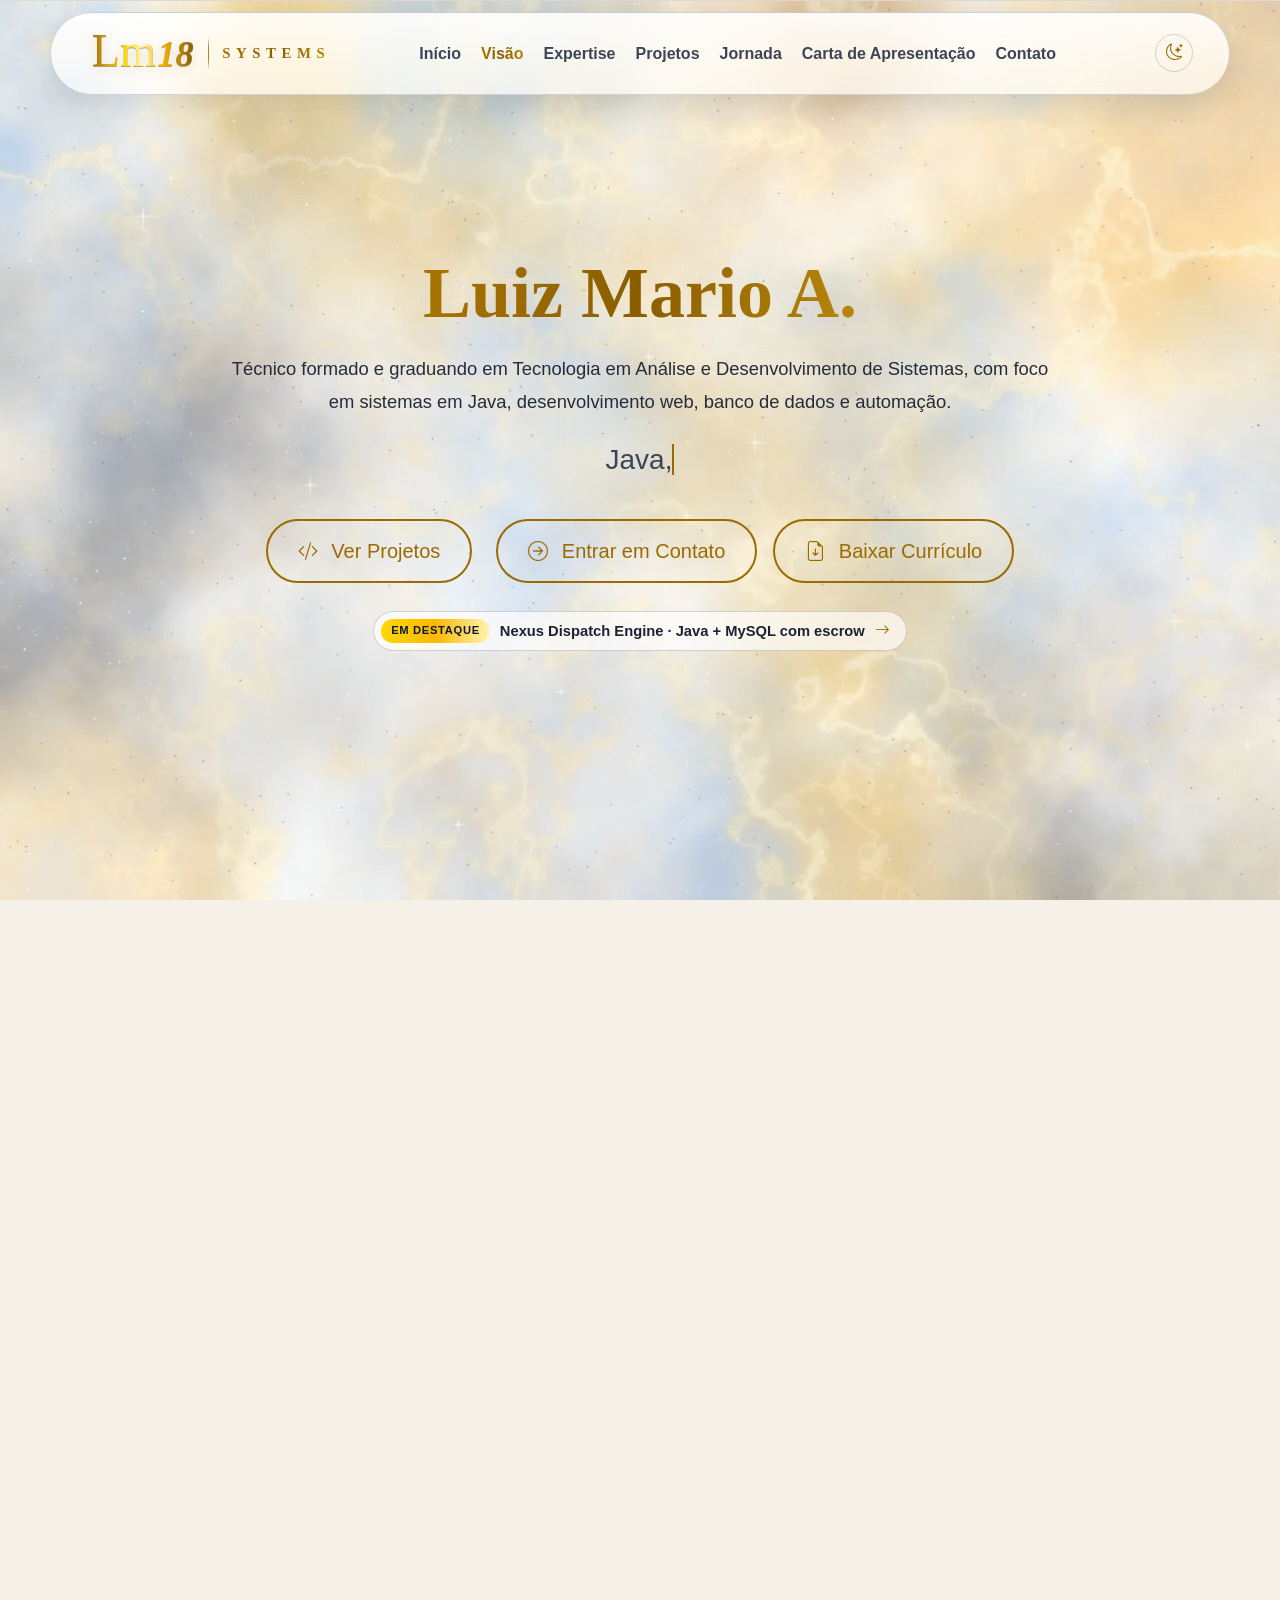
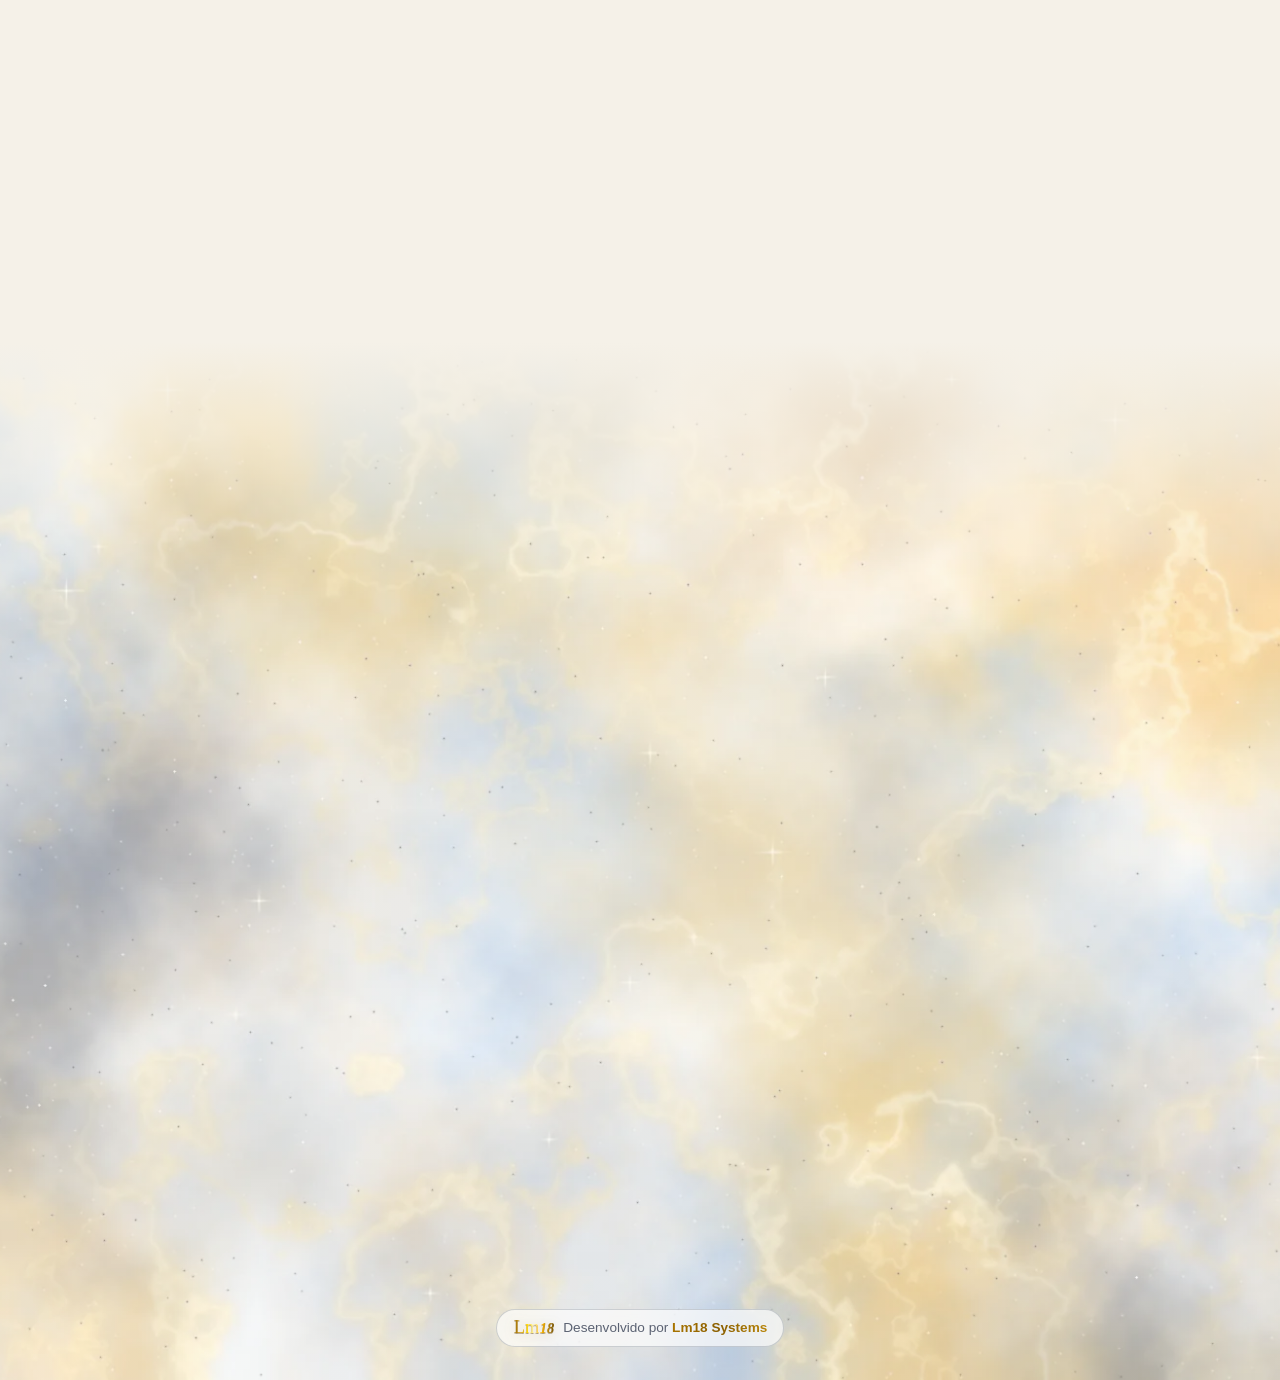
==== commit fc40ed33: "feat: página 404 com kamehameha, security.txt, favicon.ico, CSP e reforço do formulário" ====
--- a/index.html
+++ b/index.html
@@ -1 +1 @@
-<!doctype html> <html lang="pt-BR"> <head> <meta charset="UTF-8"> <meta name="viewport" content="width=device-width,initial-scale=1"> <title>Luiz Mario A. | Desenvolvimento Web, Automação e Banco de Dados</title> <meta name="description" content="Portfólio de Luiz Mario A. - Técnico em desenvolvimento, graduando em ADS, com foco em sistemas em Java, desenvolvimento web, banco de dados e automação."> <meta name="keywords" content="Lm18 Systems, Luiz Mario, LuizM18, Portfólio, Desenvolvedor Full Stack, Java, POO, Python, Node.js, React, SQL, MySQL, Automação, Banco de Dados"> <meta name="author" content="LuizM18"> <meta property="og:type" content="website"> <meta property="og:url" content="https://lm18.dev/"> <meta property="og:title" content="Luiz Mario A. | Desenvolvimento Web, Automação e Banco de Dados"> <meta property="og:description" content="Conheça os projetos, a formação e a evolução técnica de Luiz Mario em desenvolvimento web, automação e banco de dados."> <meta property="og:image" content="https://lm18.dev/assets/images/og-image.jpg"> <meta property="og:image:type" content="image/jpeg"> <meta property="og:image:width" content="1200"> <meta property="og:image:height" content="630"> <meta name="twitter:card" content="summary_large_image"> <meta name="twitter:url" content="https://lm18.dev/"> <meta name="twitter:title" content="Luiz Mario A. | Desenvolvimento Web, Automação e Banco de Dados"> <meta name="twitter:description" content="Portfólio com foco em projetos, formação técnica, automação, desenvolvimento web e banco de dados."> <meta name="twitter:image" content="https://lm18.dev/assets/images/og-image.jpg"> <link href="https://cdn.jsdelivr.net/npm/bootstrap@5.3.3/dist/css/bootstrap.min.css" rel="stylesheet" integrity="sha384-QWTKZyjpPEjISv5WaRU9OFeRpok6YctnYmDr5pNlyT2bRjXh0JMhjY6hW+ALEwIH" crossorigin="anonymous"> <link rel="stylesheet" href="https://cdn.jsdelivr.net/npm/bootstrap-icons@1.11.3/font/bootstrap-icons.min.css" integrity="sha384-XGjxtQfXaH2tnPFa9x+ruJTuLE3Aa6LhHSWRr1XeTyhezb4abCG4ccI5AkVDxqC+" crossorigin="anonymous"> <link href="https://fonts.googleapis.com/css2?family=Inter:wght@300;400;600;700&family=Playfair+Display:wght@700&family=Pinyon+Script&family=Cormorant+Garamond:ital,wght@0,600;1,600&family=Cinzel:wght@600&display=swap" rel="stylesheet"> <link rel="icon" type="image/png" sizes="48x48" href="assets/images/favicon-48.png"> <link rel="apple-touch-icon" href="assets/images/apple-touch-icon.png"> <link rel="stylesheet" href="styles.css"> <meta name="theme-color" content="#1A1A1D"> <script src="tema.js"></script> </head> <body data-bs-spy="scroll" data-bs-target="#navbarNav" data-bs-offset="56"> <nav class="navbar navbar-expand-lg navbar-dark navbar-custom"> <div class="container"> <a class="navbar-brand-custom" href="#hero"> <span class="marca__logo" aria-hidden="true"><span class="marca__lm">Lm</span><span class="marca__num">18</span><span class="marca__faisca"></span></span> <span class="marca__divisor" aria-hidden="true"></span> <span class="marca__sistemas" aria-hidden="true">Systems</span> <span class="visually-hidden">Lm18 Systems</span> </a> <div class="navbar-acoes"> <button type="button" class="tema-botao" data-tema-botao aria-label="Ativar tema claro"> <i class="bi bi-sun tema-botao__sol" aria-hidden="true"></i> <i class="bi bi-moon-stars tema-botao__lua" aria-hidden="true"></i> </button> <button class="navbar-toggler" type="button" data-bs-toggle="collapse" data-bs-target="#navbarNav" aria-controls="navbarNav" aria-expanded="false" aria-label="Abrir navegação"> <span class="navbar-toggler-icon"></span> </button> </div> <div class="collapse navbar-collapse" id="navbarNav"> <ul class="navbar-nav mx-auto"> <li class="nav-item"> <a class="nav-link-custom active" aria-current="page" href="#hero">Início</a> </li> <li class="nav-item"> <a class="nav-link-custom" href="#vision">Visão</a> </li> <li class="nav-item"> <a class="nav-link-custom" href="#expertise">Expertise</a> </li> <li class="nav-item"> <a class="nav-link-custom" href="#projects">Projetos</a> </li> <li class="nav-item"> <a class="nav-link-custom" href="#journey">Jornada</a> </li> <li class="nav-item"> <a class="nav-link-custom" href="cover-letter.html">Carta de Apresentação</a> </li> <li class="nav-item"> <a class="nav-link-custom" href="#contact">Contato</a> </li> </ul> </div> </div> </nav> <section id="hero" class="d-flex align-items-center justify-content-center text-white"> <div class="hero-content text-center"> <h1 class="display-1">Luiz Mario A.</h1> <p class="hero-subtitle"> Técnico formado e graduando em Tecnologia em Análise e Desenvolvimento de Sistemas, com foco em sistemas em Java, desenvolvimento web, banco de dados e automação. </p> <p class="lead hero-typewriter"> <span id="typewriter" data-words='["Java, POO e Banco de Dados", "Desenvolvimento Full Stack", "SQL e Modelagem de Dados", "Python e Automação", "Node.js e React", "Evolução Técnica Contínua"]'></span><span class="typewriter-cursor"></span> </p> <div class="hero-actions mt-4"> <a href="#projects" class="btn btn-outline-gold btn-hero me-2"> <i class="bi bi-code-slash me-2"></i> Ver Projetos </a> <a href="#contact" class="btn btn-outline-gold btn-hero mt-3 mt-sm-0"> <i class="bi bi-arrow-right-circle me-2"></i> Entrar em Contato </a> <a href="assets/docs/Curriculo-Luiz-Mario-Alves-Ozorio.pdf" class="btn btn-outline-gold btn-hero" download> <i class="bi bi-file-earmark-arrow-down me-2"></i> Baixar Currículo </a> </div> <a href="projeto.html?p=nexus-dispatch-engine" class="hero-destaque"> <span class="hero-destaque__selo">Em destaque</span> <span>Nexus Dispatch Engine<span class="hero-destaque__detalhe"> · Java + MySQL com escrow</span></span> <i class="bi bi-arrow-right" aria-hidden="true"></i> </a> </div> </section> <section id="vision" class="container fade-in-up-on-scroll"> <h2 class="text-center mb-5">Quem Sou e Como Penso</h2> <div class="row align-items-center"> <div class="col-md-6 text-center mb-4 mb-md-0"> <span class="perfil-foto"> <img src="assets/images/profile-photo-720.webp" width="720" height="720" loading="lazy" decoding="async" class="img-fluid rounded-circle shadow-lg profile-img perfil-foto__escura" alt="Foto de perfil de Luiz Mario"> <img src="assets/images/profile-photo-720-claro.webp" width="720" height="720" loading="lazy" decoding="async" class="img-fluid rounded-circle shadow-lg profile-img perfil-foto__clara" alt="" aria-hidden="true"> </span> </div> <div class="col-md-6"> <p class="fs-5 text-secondary-text mb-4"> Sou um profissional técnico em evolução constante, com base em desenvolvimento de software e foco prático na construção de soluções úteis, organizadas e funcionais. </p> <p class="fs-5 text-secondary-text mb-4"> Atualmente, amplio minha formação como <strong>graduando em Análise e Desenvolvimento de Sistemas</strong>, enquanto fortaleço minha atuação em <strong>Java e orientação a objetos, banco de dados, desenvolvimento web, Python e automação</strong>. </p> <p class="fs-5 text-secondary-text"> Acredito em tecnologia bem pensada, código com propósito e melhoria contínua. Meu objetivo é transformar problemas reais em sistemas claros, eficientes e bem estruturados, sem abrir mão da qualidade e da evolução técnica. </p> </div> </div> </section> <section id="expertise" class="container fade-in-up-on-scroll"> <h2 class="text-center mb-4">Competências em Produção</h2> <p class="expertise-intro">Agrupadas pelo que já construí, com os projetos em que cada grupo está em uso.</p> <div class="clusters"> <article class="cluster cluster--destaque"> <div class="cluster__topo"> <i class="bi bi-cpu cluster__icone" aria-hidden="true"></i> <span class="project-badge project-badge--ouro">Foco atual</span> </div> <h3 class="cluster__titulo">Back-end e Sistemas</h3> <p class="cluster__texto">Regras de negócio em Java orientado a objetos, com camadas bem separadas e transações seguras.</p> <ul class="cluster__pilulas" aria-label="Tecnologias de back-end"> <li class="pilula pilula--forte">Java</li> <li class="pilula">POO: herança e polimorfismo</li> <li class="pilula">Padrão DAO</li> <li class="pilula">Strategy</li> <li class="pilula">JDBC</li> <li class="pilula">BCrypt</li> <li class="pilula">Node.js</li> <li class="pilula">Express</li> </ul> <p class="cluster__provas">Em uso em <a href="projeto.html?p=nexus-dispatch-engine">Nexus Dispatch Engine</a> e <a href="projeto.html?p=biblioteca-escolar">Biblioteca Escolar</a> </p> </article> <article class="cluster"> <div class="cluster__topo"> <i class="bi bi-database cluster__icone" aria-hidden="true"></i> </div> <h3 class="cluster__titulo">Banco de Dados e Modelagem</h3> <p class="cluster__texto">Do DER ao SQL: modelagem normalizada e consistência garantida pelo próprio banco.</p> <ul class="cluster__pilulas" aria-label="Tecnologias de banco de dados"> <li class="pilula pilula--forte">MySQL</li> <li class="pilula">SQL</li> <li class="pilula">Modelagem na 3FN</li> <li class="pilula">Transações ACID</li> <li class="pilula">SELECT ... FOR UPDATE</li> <li class="pilula">DER e UML</li> <li class="pilula">SQLite</li> </ul> <p class="cluster__provas">Em uso em <a href="projeto.html?p=nexus-dispatch-engine">Nexus Dispatch Engine</a>, <a href="projeto.html?p=biblioteca-escolar">Biblioteca Escolar</a> e <a href="projeto.html?p=lm18-i-check">I-Check</a> </p> </article> <article class="cluster"> <div class="cluster__topo"> <i class="bi bi-diagram-3 cluster__icone" aria-hidden="true"></i> </div> <h3 class="cluster__titulo">Automação, IA e Integrações</h3> <p class="cluster__texto">Fluxos que trabalham sozinhos, integrados ao sistema sem deixá-lo depender deles.</p> <ul class="cluster__pilulas" aria-label="Tecnologias de automação e integração"> <li class="pilula pilula--forte">Python</li> <li class="pilula">n8n</li> <li class="pilula">Webhooks</li> <li class="pilula">APIs de IA</li> <li class="pilula">Axios</li> <li class="pilula">Leaflet + OSRM</li> </ul> <p class="cluster__provas">Em uso em <a href="projeto.html?p=nexus-dispatch-engine">Nexus Dispatch Engine</a> e <a href="projeto.html?p=lm18-i-check">I-Check</a> </p> </article> <article class="cluster"> <div class="cluster__topo"> <i class="bi bi-window-stack cluster__icone" aria-hidden="true"></i> </div> <h3 class="cluster__titulo">Front-end e Interfaces</h3> <p class="cluster__texto">Interfaces responsivas, acessíveis e com animação na medida certa.</p> <ul class="cluster__pilulas" aria-label="Tecnologias de front-end"> <li class="pilula pilula--forte">JavaScript</li> <li class="pilula">React</li> <li class="pilula">HTML5</li> <li class="pilula">CSS3</li> <li class="pilula">Bootstrap</li> <li class="pilula">GSAP</li> <li class="pilula">Design responsivo</li> </ul> <p class="cluster__provas">Em uso em <a href="projeto.html?p=biblioteca-escolar">Biblioteca Escolar</a>, <a href="projeto.html?p=e-commerce-responsivo">E-commerce</a> e neste portfólio </p> </article> <article class="cluster"> <div class="cluster__topo"> <i class="bi bi-motherboard cluster__icone" aria-hidden="true"></i> </div> <h3 class="cluster__titulo">IoT e Hardware</h3> <p class="cluster__texto">Coleta de dados no mundo físico, do microcontrolador ao painel.</p> <ul class="cluster__pilulas" aria-label="Tecnologias de IoT e hardware"> <li class="pilula pilula--forte">ESP32</li> <li class="pilula">C++</li> <li class="pilula">Infraestrutura e manutenção</li> </ul> <p class="cluster__provas">Em uso em <a href="projeto.html?p=lm18-i-check">I-Check</a> </p> </article> <article class="cluster cluster--faixa"> <div class="cluster__topo"> <i class="bi bi-tools cluster__icone" aria-hidden="true"></i> </div> <h3 class="cluster__titulo">Ferramentas e Práticas</h3> <p class="cluster__texto">O que mantém o trabalho organizado, versionado e fácil de publicar.</p> <ul class="cluster__pilulas" aria-label="Ferramentas e práticas"> <li class="pilula pilula--forte">Git e GitHub</li> <li class="pilula">Docker</li> <li class="pilula">Cloudflare Tunnel</li> <li class="pilula">Kanban</li> <li class="pilula">Jira</li> <li class="pilula">VS Code</li> </ul> <p class="cluster__provas">Em uso em todos os projetos</p> </article> </div> </section> <section id="projects" class="container fade-in-up-on-scroll"> <h2 class="text-center mb-5">Projetos de Impacto</h2> <div class="projetos-deck" data-deck> <div class="projetos-deck__palco" data-deck-palco role="region" aria-roledescription="carrossel" aria-label="Projetos" tabindex="0"></div> <div class="projetos-deck__controles"> <button type="button" class="projetos-deck__seta" data-deck-anterior aria-label="Projeto anterior"> <i class="bi bi-arrow-left" aria-hidden="true"></i> </button> <span class="projetos-deck__contador" data-deck-contador aria-live="polite"></span> <div class="projetos-deck__pontos" data-deck-pontos></div> <button type="button" class="projetos-deck__seta" data-deck-proximo aria-label="Próximo projeto"> <i class="bi bi-arrow-right" aria-hidden="true"></i> </button> </div> <noscript> <ul class="projetos-deck__sem-js"> <li><a href="projeto.html?p=nexus-dispatch-engine">Nexus Dispatch Engine</a></li> <li><a href="projeto.html?p=lm18-i-check">Lm18 I-Check v8.0</a></li> <li><a href="projeto.html?p=biblioteca-escolar">Sistema de Gerenciamento de Biblioteca</a></li> <li><a href="projeto.html?p=e-commerce-responsivo">Website Responsivo para E-commerce</a></li> <li><a href="projeto.html?p=minecraft-do-luiz">Website Pessoal de Minecraft</a></li> </ul> </noscript> </div> </section> <section id="journey" class="container fade-in-up-on-scroll"> <canvas class="nebula-caindo" aria-hidden="true"></canvas> <h2 class="text-center mb-5">Formação e Evolução Técnica</h2> <div class="timeline-marcacao" data-timeline-marcacao aria-hidden="true"></div> <div class="timeline-janela" data-timeline-janela tabindex="0" role="region" aria-label="Linha do tempo de formação. Role para ver os outros cursos."> <div class="timeline"> <div class="timeline-container left" data-timeline-principal> <div class="timeline-content"> <h3>Atual · previsão 2028</h3> <h4>Análise e Desenvolvimento de Sistemas | Centro Universitário Católico Ítalo Brasileiro (UniÍtalo)</h4> <p> Formação superior com aprofundamento em desenvolvimento de software, banco de dados, análise de sistemas, lógica, arquitetura e fundamentos essenciais da área de tecnologia. </p> </div> </div> <div class="timeline-container right" data-timeline-principal> <div class="timeline-content"> <h3>Concluído em 2025</h3> <h4>Técnico em Desenvolvimento de Sistemas | Eudoro Villela</h4> <p> Ensino médio com habilitação profissional técnica do Governo do Estado de São Paulo: 2 anos de lógica, arquitetura de sistemas e infraestrutura, a base da evolução atual em desenvolvimento web, banco de dados e automação. </p> </div> </div> <div class="timeline-container left" data-timeline-principal> <div class="timeline-content"> <h3>Em andamento</h3> <h4>Curso.dev | Felipe Deschamps</h4> <p> Formação prática orientada ao desenvolvimento moderno, com foco em raciocínio técnico, construção de projetos, visão de software e amadurecimento de carreira. </p> </div> </div> <div class="timeline-container right" data-timeline-principal> <div class="timeline-content"> <h3>Em andamento</h3> <h4>Python Impressionador | Hashtag Treinamentos</h4> <p> Aprofundamento em Python com foco em lógica, produtividade, automação e aplicações práticas. </p> </div> </div> <div class="timeline-container left" data-timeline-principal> <div class="timeline-content"> <h3>Em andamento</h3> <h4>Banco de Dados Impressionador e n8n Impressionador | Hashtag Treinamentos</h4> <p> Banco de dados, consultas e organização de informações, somados a automação de fluxos voltados à produtividade. </p> </div> </div> <div class="timeline-divisor"> <span>Outros cursos e formações</span> </div> <div class="timeline-container right"> <div class="timeline-content"> <h3>Próximo passo</h3> <h4>curso.dev/ia | Felipe Deschamps</h4> <p> Continuação no curso.dev, agora voltada a inteligência artificial aplicada ao desenvolvimento de software. </p> </div> </div> <div class="timeline-container left"> <div class="timeline-content"> <h3>Em andamento</h3> <h4>Inglês Impressionador | Hashtag Treinamentos</h4> <p> Inglês para ler documentação, acompanhar conteúdo técnico e se comunicar na área de tecnologia. </p> </div> </div> <div class="timeline-container right"> <div class="timeline-content"> <h3>Concluído em junho de 2025</h3> <h4>SQL: Joins, Views e Transações | Alura</h4> <p> Consultas com junções, views e controle de transações no SQL. </p> </div> </div> <div class="timeline-container left"> <div class="timeline-content"> <h3>Base complementar</h3> <h4>Formação Full Stack | Eudoro Villela</h4> <p> Imersão prática em front-end, back-end e banco de dados, com foco em construção de projetos e integração entre camadas. </p> </div> </div> <div class="timeline-container right"> <div class="timeline-content"> <h3>Concluído em agosto de 2024</h3> <h4>Lógica de Programação: JavaScript | Alura</h4> <p> Fundamentos de lógica de programação aplicados em JavaScript. </p> </div> </div> <div class="timeline-container left"> <div class="timeline-content"> <h3>Base complementar</h3> <h4>Soft Skills, Algoritmos e Lógica | Hashtag Treinamentos</h4> <p> Liderança, algoritmos, lógica de programação, inteligência emocional e perfis comportamentais. </p> </div> </div> <div class="timeline-container right"> <div class="timeline-content"> <h3>Concluído em agosto de 2023</h3> <h4>Excel Intermediário | Fundação Bradesco</h4> <p> Produtividade e organização de dados, com fórmulas e funções como PROCV. </p> </div> </div> <div class="timeline-container left"> <div class="timeline-content"> <h3>Formação paralela</h3> <h4>Infraestrutura e Hardware de Alta Performance</h4> <p> Curso presencial de hardware, manutenção, estrutura física de equipamentos e suporte técnico. </p> </div> </div> </div> </div> <p class="timeline-dica" data-timeline-dica> <i class="bi bi-chevron-double-down" aria-hidden="true"></i> Role a linha do tempo para ver mais <span data-timeline-restantes>8</span> cursos </p> </section> <div class="lm18-nebula"> <section id="contact" class="container fade-in-up-on-scroll"> <h2 class="text-center mb-5">Vamos Construir Algo Relevante</h2> <div class="row justify-content-center"> <div class="col-md-8 col-lg-6"> <p class="text-center mb-4 fs-5 text-secondary-text"> Se você busca alguém comprometido com evolução técnica, organização e construção de soluções práticas, este é um bom ponto de partida para conversarmos. </p> <form id="contactForm"> <input type="hidden" name="access_key" value="90277097-29be-4f44-922a-0c2ed839943b"> <input type="hidden" name="subject" id="dynamicSubject" value="Nova Mensagem do Site"> <input type="checkbox" name="botcheck" class="d-none"> <div class="mb-3"> <label for="name" class="form-label">Seu Nome</label> <input name="name" class="form-control" id="name" placeholder="Seu nome completo" required> </div> <div class="mb-3"> <label for="email" class="form-label">Seu Email</label> <input type="email" name="email" class="form-control" id="email" placeholder="email@exemplo.com" required> </div> <div class="mb-3"> <label for="userSubject" class="form-label">Assunto</label> <input class="form-control" id="userSubject" placeholder="Assunto da mensagem" required> </div> <div class="mb-3"> <label for="message" class="form-label">Sua Mensagem</label> <textarea name="message" class="form-control" id="message" rows="5" placeholder="Descreva sua ideia, necessidade ou projeto..." required></textarea> </div> <div class="d-grid gap-2"> <button type="submit" class="btn btn-submit"> <i class="bi bi-send-fill me-2"></i> Enviar Mensagem </button> </div> <div id="formMessage" class="mt-3 text-center d-none alert" role="alert"></div> </form> </div> </div> </section> <footer class="lm18-assinatura" aria-label="Assinatura Lm18 Systems"> <button type="button" id="lm18-assinatura-gatilho" class="lm18-assinatura__gatilho" aria-expanded="false" aria-controls="lm18-assinatura-painel"> <span class="marca__logo marca__logo--mini" aria-hidden="true"><span class="marca__lm">Lm</span><span class="marca__num">18</span><span class="marca__faisca"></span></span> <span>Desenvolvido por <strong>Lm18 Systems</strong></span> </button> <div id="lm18-assinatura-painel" class="lm18-assinatura__painel" hidden> <span class="lm18-assinatura__moldura" aria-hidden="true"></span> <div class="lm18-assinatura__marca"> <span class="marca__logo lm18-assinatura__logo" aria-hidden="true"><span class="marca__lm">Lm</span><span class="marca__num">18</span><span class="marca__faisca"></span></span> <div class="lm18-assinatura__texto"> <p class="lm18-assinatura__nome">Lm18 Systems</p> <p class="lm18-assinatura__lema">Soluções digitais escaláveis, automação inteligente e arquitetura de sistemas de alta performance.</p> </div> </div> <span class="lm18-assinatura__linha" aria-hidden="true"></span> <div class="row gy-4 lm18-assinatura__colunas"> <div class="col-md-6 text-center"> <h5 class="lm18-assinatura__titulo">Explorar</h5> <ul class="list-unstyled lm18-assinatura__lista"> <li><a href="#hero">Início</a></li> <li><a href="#projects">Projetos</a></li> <li><a href="#journey">Jornada Técnica</a></li> <li><a href="cover-letter.html">Carta de Apresentação</a></li> </ul> </div> <div class="col-md-6 text-center"> <h5 class="lm18-assinatura__titulo">Contatos</h5> <div class="lm18-assinatura__sociais"> <a class="social" href="https://www.linkedin.com/in/luizm18" target="_blank" rel="noopener noreferrer" aria-label="LinkedIn de Luiz Mario: /in/luizm18"> <span class="social__icone"><i class="bi bi-linkedin" aria-hidden="true"></i></span> <span class="social__texto"><strong>LinkedIn</strong><small>/in/luizm18</small></span> </a> <a class="social social--b" href="https://github.com/LuizM18" target="_blank" rel="noopener noreferrer" aria-label="GitHub de Luiz Mario: @LuizM18"> <span class="social__icone"><i class="bi bi-github" aria-hidden="true"></i></span> <span class="social__texto"><strong>GitHub</strong><small>@LuizM18</small></span> </a> </div> </div> </div> <p class="lm18-assinatura__copy">&copy; 2026 Luiz Mario A. | Lm18 Systems</p> <p class="lm18-assinatura__autoria">Idealizado e desenvolvido por Luiz Mario A.</p> <div class="lm18-cena" aria-hidden="true"> <canvas class="lm18-cena__particulas"></canvas> <img class="lm18-cena__personagem" src="assets/images/LuizIA-360.webp" width="170" height="170" alt="" loading="lazy" decoding="async"> <canvas class="lm18-cena__vivo"></canvas> <span class="lm18-cena__esfera"></span> <span class="lm18-cena__raio"><span class="lm18-cena__nucleo"></span></span> <span class="lm18-cena__clarao"></span> </div> </div> </footer> </div> <script src="https://cdnjs.cloudflare.com/ajax/libs/gsap/3.12.5/gsap.min.js" integrity="sha384-g4NTh/Iv5PPU4xPyhEWqPcwtNXOvdaDI8LLnyYfyNZOjKJeYQyjzQ9X5275eBjpt" crossorigin="anonymous"></script> <script src="https://cdn.jsdelivr.net/npm/bootstrap@5.3.3/dist/js/bootstrap.bundle.min.js" integrity="sha384-YvpcrYf0tY3lHB60NNkmXc5s9fDVZLESaAA55NDzOxhy9GkcIdslK1eN7N6jIeHz" crossorigin="anonymous"></script> <script src="projetos.js"></script> <script src="script.js"></script> </body> </html>+<!doctype html> <html lang="pt-BR"> <head> <meta charset="UTF-8"> <meta name="viewport" content="width=device-width,initial-scale=1"> <meta http-equiv="Content-Security-Policy" content="default-src 'self'; script-src 'self' 'unsafe-inline' https://cdn.jsdelivr.net https://cdnjs.cloudflare.com; style-src 'self' https://cdn.jsdelivr.net https://fonts.googleapis.com; font-src 'self' https://fonts.gstatic.com https://cdn.jsdelivr.net; img-src 'self' data: blob:; connect-src 'self' https://api.web3forms.com; object-src 'none'; base-uri 'self'; form-action 'self' https://api.web3forms.com; upgrade-insecure-requests"> <meta name="referrer" content="strict-origin-when-cross-origin"> <title>Luiz Mario A. | Desenvolvimento Web, Automação e Banco de Dados</title> <meta name="description" content="Portfólio de Luiz Mario A. - Técnico em desenvolvimento, graduando em ADS, com foco em sistemas em Java, desenvolvimento web, banco de dados e automação."> <meta name="keywords" content="Lm18 Systems, Luiz Mario, LuizM18, Portfólio, Desenvolvedor Full Stack, Java, POO, Python, Node.js, React, SQL, MySQL, Automação, Banco de Dados"> <meta name="author" content="LuizM18"> <meta property="og:type" content="website"> <meta property="og:url" content="https://lm18.dev/"> <meta property="og:title" content="Luiz Mario A. | Desenvolvimento Web, Automação e Banco de Dados"> <meta property="og:description" content="Conheça os projetos, a formação e a evolução técnica de Luiz Mario em desenvolvimento web, automação e banco de dados."> <meta property="og:image" content="https://lm18.dev/assets/images/og-image.jpg"> <meta property="og:image:type" content="image/jpeg"> <meta property="og:image:width" content="1200"> <meta property="og:image:height" content="630"> <meta name="twitter:card" content="summary_large_image"> <meta name="twitter:url" content="https://lm18.dev/"> <meta name="twitter:title" content="Luiz Mario A. | Desenvolvimento Web, Automação e Banco de Dados"> <meta name="twitter:description" content="Portfólio com foco em projetos, formação técnica, automação, desenvolvimento web e banco de dados."> <meta name="twitter:image" content="https://lm18.dev/assets/images/og-image.jpg"> <link href="https://cdn.jsdelivr.net/npm/bootstrap@5.3.3/dist/css/bootstrap.min.css" rel="stylesheet" integrity="sha384-QWTKZyjpPEjISv5WaRU9OFeRpok6YctnYmDr5pNlyT2bRjXh0JMhjY6hW+ALEwIH" crossorigin="anonymous"> <link rel="stylesheet" href="https://cdn.jsdelivr.net/npm/bootstrap-icons@1.11.3/font/bootstrap-icons.min.css" integrity="sha384-XGjxtQfXaH2tnPFa9x+ruJTuLE3Aa6LhHSWRr1XeTyhezb4abCG4ccI5AkVDxqC+" crossorigin="anonymous"> <link href="https://fonts.googleapis.com/css2?family=Inter:wght@300;400;600;700&family=Playfair+Display:wght@700&family=Pinyon+Script&family=Cormorant+Garamond:ital,wght@0,600;1,600&family=Cinzel:wght@600&display=swap" rel="stylesheet"> <link rel="icon" type="image/png" sizes="48x48" href="assets/images/favicon-48.png"> <link rel="apple-touch-icon" href="assets/images/apple-touch-icon.png"> <link rel="stylesheet" href="styles.css"> <meta name="theme-color" content="#1A1A1D"> <script src="tema.js"></script> </head> <body data-bs-spy="scroll" data-bs-target="#navbarNav" data-bs-offset="56"> <nav class="navbar navbar-expand-lg navbar-dark navbar-custom"> <div class="container"> <a class="navbar-brand-custom" href="#hero"> <span class="marca__logo" aria-hidden="true"><span class="marca__lm">Lm</span><span class="marca__num">18</span><span class="marca__faisca"></span></span> <span class="marca__divisor" aria-hidden="true"></span> <span class="marca__sistemas" aria-hidden="true">Systems</span> <span class="visually-hidden">Lm18 Systems</span> </a> <div class="navbar-acoes"> <button type="button" class="tema-botao" data-tema-botao aria-label="Ativar tema claro"> <i class="bi bi-sun tema-botao__sol" aria-hidden="true"></i> <i class="bi bi-moon-stars tema-botao__lua" aria-hidden="true"></i> </button> <button class="navbar-toggler" type="button" data-bs-toggle="collapse" data-bs-target="#navbarNav" aria-controls="navbarNav" aria-expanded="false" aria-label="Abrir navegação"> <span class="navbar-toggler-icon"></span> </button> </div> <div class="collapse navbar-collapse" id="navbarNav"> <ul class="navbar-nav mx-auto"> <li class="nav-item"> <a class="nav-link-custom active" aria-current="page" href="#hero">Início</a> </li> <li class="nav-item"> <a class="nav-link-custom" href="#vision">Visão</a> </li> <li class="nav-item"> <a class="nav-link-custom" href="#expertise">Expertise</a> </li> <li class="nav-item"> <a class="nav-link-custom" href="#projects">Projetos</a> </li> <li class="nav-item"> <a class="nav-link-custom" href="#journey">Jornada</a> </li> <li class="nav-item"> <a class="nav-link-custom" href="cover-letter.html">Carta de Apresentação</a> </li> <li class="nav-item"> <a class="nav-link-custom" href="#contact">Contato</a> </li> </ul> </div> </div> </nav> <section id="hero" class="d-flex align-items-center justify-content-center text-white"> <div class="hero-content text-center"> <h1 class="display-1">Luiz Mario A.</h1> <p class="hero-subtitle"> Técnico formado e graduando em Tecnologia em Análise e Desenvolvimento de Sistemas, com foco em sistemas em Java, desenvolvimento web, banco de dados e automação. </p> <p class="lead hero-typewriter"> <span id="typewriter" data-words='["Java, POO e Banco de Dados", "Desenvolvimento Full Stack", "SQL e Modelagem de Dados", "Python e Automação", "Node.js e React", "Evolução Técnica Contínua"]'></span><span class="typewriter-cursor"></span> </p> <div class="hero-actions mt-4"> <a href="#projects" class="btn btn-outline-gold btn-hero me-2"> <i class="bi bi-code-slash me-2"></i> Ver Projetos </a> <a href="#contact" class="btn btn-outline-gold btn-hero mt-3 mt-sm-0"> <i class="bi bi-arrow-right-circle me-2"></i> Entrar em Contato </a> <a href="assets/docs/Curriculo-Luiz-Mario-Alves-Ozorio.pdf" class="btn btn-outline-gold btn-hero" download> <i class="bi bi-file-earmark-arrow-down me-2"></i> Baixar Currículo </a> </div> <a href="projeto.html?p=nexus-dispatch-engine" class="hero-destaque"> <span class="hero-destaque__selo">Em destaque</span> <span>Nexus Dispatch Engine<span class="hero-destaque__detalhe"> · Java + MySQL com escrow</span></span> <i class="bi bi-arrow-right" aria-hidden="true"></i> </a> </div> </section> <section id="vision" class="container fade-in-up-on-scroll"> <h2 class="text-center mb-5">Quem Sou e Como Penso</h2> <div class="row align-items-center"> <div class="col-md-6 text-center mb-4 mb-md-0"> <span class="perfil-foto"> <img src="assets/images/profile-photo-720.webp" width="720" height="720" loading="lazy" decoding="async" class="img-fluid rounded-circle shadow-lg profile-img perfil-foto__escura" alt="Foto de perfil de Luiz Mario"> <img src="assets/images/profile-photo-720-claro.webp" width="720" height="720" loading="lazy" decoding="async" class="img-fluid rounded-circle shadow-lg profile-img perfil-foto__clara" alt="" aria-hidden="true"> </span> </div> <div class="col-md-6"> <p class="fs-5 text-secondary-text mb-4"> Sou um profissional técnico em evolução constante, com base em desenvolvimento de software e foco prático na construção de soluções úteis, organizadas e funcionais. </p> <p class="fs-5 text-secondary-text mb-4"> Atualmente, amplio minha formação como <strong>graduando em Análise e Desenvolvimento de Sistemas</strong>, enquanto fortaleço minha atuação em <strong>Java e orientação a objetos, banco de dados, desenvolvimento web, Python e automação</strong>. </p> <p class="fs-5 text-secondary-text"> Acredito em tecnologia bem pensada, código com propósito e melhoria contínua. Meu objetivo é transformar problemas reais em sistemas claros, eficientes e bem estruturados, sem abrir mão da qualidade e da evolução técnica. </p> </div> </div> </section> <section id="expertise" class="container fade-in-up-on-scroll"> <h2 class="text-center mb-4">Competências em Produção</h2> <p class="expertise-intro">Agrupadas pelo que já construí, com os projetos em que cada grupo está em uso.</p> <div class="clusters"> <article class="cluster cluster--destaque"> <div class="cluster__topo"> <i class="bi bi-cpu cluster__icone" aria-hidden="true"></i> <span class="project-badge project-badge--ouro">Foco atual</span> </div> <h3 class="cluster__titulo">Back-end e Sistemas</h3> <p class="cluster__texto">Regras de negócio em Java orientado a objetos, com camadas bem separadas e transações seguras.</p> <ul class="cluster__pilulas" aria-label="Tecnologias de back-end"> <li class="pilula pilula--forte">Java</li> <li class="pilula">POO: herança e polimorfismo</li> <li class="pilula">Padrão DAO</li> <li class="pilula">Strategy</li> <li class="pilula">JDBC</li> <li class="pilula">BCrypt</li> <li class="pilula">Node.js</li> <li class="pilula">Express</li> </ul> <p class="cluster__provas">Em uso em <a href="projeto.html?p=nexus-dispatch-engine">Nexus Dispatch Engine</a> e <a href="projeto.html?p=biblioteca-escolar">Biblioteca Escolar</a> </p> </article> <article class="cluster"> <div class="cluster__topo"> <i class="bi bi-database cluster__icone" aria-hidden="true"></i> </div> <h3 class="cluster__titulo">Banco de Dados e Modelagem</h3> <p class="cluster__texto">Do DER ao SQL: modelagem normalizada e consistência garantida pelo próprio banco.</p> <ul class="cluster__pilulas" aria-label="Tecnologias de banco de dados"> <li class="pilula pilula--forte">MySQL</li> <li class="pilula">SQL</li> <li class="pilula">Modelagem na 3FN</li> <li class="pilula">Transações ACID</li> <li class="pilula">SELECT ... FOR UPDATE</li> <li class="pilula">DER e UML</li> <li class="pilula">SQLite</li> </ul> <p class="cluster__provas">Em uso em <a href="projeto.html?p=nexus-dispatch-engine">Nexus Dispatch Engine</a>, <a href="projeto.html?p=biblioteca-escolar">Biblioteca Escolar</a> e <a href="projeto.html?p=lm18-i-check">I-Check</a> </p> </article> <article class="cluster"> <div class="cluster__topo"> <i class="bi bi-diagram-3 cluster__icone" aria-hidden="true"></i> </div> <h3 class="cluster__titulo">Automação, IA e Integrações</h3> <p class="cluster__texto">Fluxos que trabalham sozinhos, integrados ao sistema sem deixá-lo depender deles.</p> <ul class="cluster__pilulas" aria-label="Tecnologias de automação e integração"> <li class="pilula pilula--forte">Python</li> <li class="pilula">n8n</li> <li class="pilula">Webhooks</li> <li class="pilula">APIs de IA</li> <li class="pilula">Axios</li> <li class="pilula">Leaflet + OSRM</li> </ul> <p class="cluster__provas">Em uso em <a href="projeto.html?p=nexus-dispatch-engine">Nexus Dispatch Engine</a> e <a href="projeto.html?p=lm18-i-check">I-Check</a> </p> </article> <article class="cluster"> <div class="cluster__topo"> <i class="bi bi-window-stack cluster__icone" aria-hidden="true"></i> </div> <h3 class="cluster__titulo">Front-end e Interfaces</h3> <p class="cluster__texto">Interfaces responsivas, acessíveis e com animação na medida certa.</p> <ul class="cluster__pilulas" aria-label="Tecnologias de front-end"> <li class="pilula pilula--forte">JavaScript</li> <li class="pilula">React</li> <li class="pilula">HTML5</li> <li class="pilula">CSS3</li> <li class="pilula">Bootstrap</li> <li class="pilula">GSAP</li> <li class="pilula">Design responsivo</li> </ul> <p class="cluster__provas">Em uso em <a href="projeto.html?p=biblioteca-escolar">Biblioteca Escolar</a>, <a href="projeto.html?p=e-commerce-responsivo">E-commerce</a> e neste portfólio </p> </article> <article class="cluster"> <div class="cluster__topo"> <i class="bi bi-motherboard cluster__icone" aria-hidden="true"></i> </div> <h3 class="cluster__titulo">IoT e Hardware</h3> <p class="cluster__texto">Coleta de dados no mundo físico, do microcontrolador ao painel.</p> <ul class="cluster__pilulas" aria-label="Tecnologias de IoT e hardware"> <li class="pilula pilula--forte">ESP32</li> <li class="pilula">C++</li> <li class="pilula">Infraestrutura e manutenção</li> </ul> <p class="cluster__provas">Em uso em <a href="projeto.html?p=lm18-i-check">I-Check</a> </p> </article> <article class="cluster cluster--faixa"> <div class="cluster__topo"> <i class="bi bi-tools cluster__icone" aria-hidden="true"></i> </div> <h3 class="cluster__titulo">Ferramentas e Práticas</h3> <p class="cluster__texto">O que mantém o trabalho organizado, versionado e fácil de publicar.</p> <ul class="cluster__pilulas" aria-label="Ferramentas e práticas"> <li class="pilula pilula--forte">Git e GitHub</li> <li class="pilula">Docker</li> <li class="pilula">Cloudflare Tunnel</li> <li class="pilula">Kanban</li> <li class="pilula">Jira</li> <li class="pilula">VS Code</li> </ul> <p class="cluster__provas">Em uso em todos os projetos</p> </article> </div> </section> <section id="projects" class="container fade-in-up-on-scroll"> <h2 class="text-center mb-5">Projetos de Impacto</h2> <div class="projetos-deck" data-deck> <div class="projetos-deck__palco" data-deck-palco role="region" aria-roledescription="carrossel" aria-label="Projetos" tabindex="0"></div> <div class="projetos-deck__controles"> <button type="button" class="projetos-deck__seta" data-deck-anterior aria-label="Projeto anterior"> <i class="bi bi-arrow-left" aria-hidden="true"></i> </button> <span class="projetos-deck__contador" data-deck-contador aria-live="polite"></span> <div class="projetos-deck__pontos" data-deck-pontos></div> <button type="button" class="projetos-deck__seta" data-deck-proximo aria-label="Próximo projeto"> <i class="bi bi-arrow-right" aria-hidden="true"></i> </button> </div> <noscript> <ul class="projetos-deck__sem-js"> <li><a href="projeto.html?p=nexus-dispatch-engine">Nexus Dispatch Engine</a></li> <li><a href="projeto.html?p=lm18-i-check">Lm18 I-Check v8.0</a></li> <li><a href="projeto.html?p=biblioteca-escolar">Sistema de Gerenciamento de Biblioteca</a></li> <li><a href="projeto.html?p=e-commerce-responsivo">Website Responsivo para E-commerce</a></li> <li><a href="projeto.html?p=minecraft-do-luiz">Website Pessoal de Minecraft</a></li> </ul> </noscript> </div> </section> <section id="journey" class="container fade-in-up-on-scroll"> <canvas class="nebula-caindo" aria-hidden="true"></canvas> <h2 class="text-center mb-5">Formação e Evolução Técnica</h2> <div class="timeline-marcacao" data-timeline-marcacao aria-hidden="true"></div> <div class="timeline-janela" data-timeline-janela tabindex="0" role="region" aria-label="Linha do tempo de formação. Role para ver os outros cursos."> <div class="timeline"> <div class="timeline-container left" data-timeline-principal> <div class="timeline-content"> <h3>Atual · previsão 2028</h3> <h4>Análise e Desenvolvimento de Sistemas | Centro Universitário Católico Ítalo Brasileiro (UniÍtalo)</h4> <p> Formação superior com aprofundamento em desenvolvimento de software, banco de dados, análise de sistemas, lógica, arquitetura e fundamentos essenciais da área de tecnologia. </p> </div> </div> <div class="timeline-container right" data-timeline-principal> <div class="timeline-content"> <h3>Concluído em 2025</h3> <h4>Técnico em Desenvolvimento de Sistemas | Eudoro Villela</h4> <p> Ensino médio com habilitação profissional técnica do Governo do Estado de São Paulo: 2 anos de lógica, arquitetura de sistemas e infraestrutura, a base da evolução atual em desenvolvimento web, banco de dados e automação. </p> </div> </div> <div class="timeline-container left" data-timeline-principal> <div class="timeline-content"> <h3>Em andamento</h3> <h4>Curso.dev | Felipe Deschamps</h4> <p> Formação prática orientada ao desenvolvimento moderno, com foco em raciocínio técnico, construção de projetos, visão de software e amadurecimento de carreira. </p> </div> </div> <div class="timeline-container right" data-timeline-principal> <div class="timeline-content"> <h3>Em andamento</h3> <h4>Python Impressionador | Hashtag Treinamentos</h4> <p> Aprofundamento em Python com foco em lógica, produtividade, automação e aplicações práticas. </p> </div> </div> <div class="timeline-container left" data-timeline-principal> <div class="timeline-content"> <h3>Em andamento</h3> <h4>Banco de Dados Impressionador e n8n Impressionador | Hashtag Treinamentos</h4> <p> Banco de dados, consultas e organização de informações, somados a automação de fluxos voltados à produtividade. </p> </div> </div> <div class="timeline-divisor"> <span>Outros cursos e formações</span> </div> <div class="timeline-container right"> <div class="timeline-content"> <h3>Próximo passo</h3> <h4>curso.dev/ia | Felipe Deschamps</h4> <p> Continuação no curso.dev, agora voltada a inteligência artificial aplicada ao desenvolvimento de software. </p> </div> </div> <div class="timeline-container left"> <div class="timeline-content"> <h3>Em andamento</h3> <h4>Inglês Impressionador | Hashtag Treinamentos</h4> <p> Inglês para ler documentação, acompanhar conteúdo técnico e se comunicar na área de tecnologia. </p> </div> </div> <div class="timeline-container right"> <div class="timeline-content"> <h3>Concluído em junho de 2025</h3> <h4>SQL: Joins, Views e Transações | Alura</h4> <p> Consultas com junções, views e controle de transações no SQL. </p> </div> </div> <div class="timeline-container left"> <div class="timeline-content"> <h3>Base complementar</h3> <h4>Formação Full Stack | Eudoro Villela</h4> <p> Imersão prática em front-end, back-end e banco de dados, com foco em construção de projetos e integração entre camadas. </p> </div> </div> <div class="timeline-container right"> <div class="timeline-content"> <h3>Concluído em agosto de 2024</h3> <h4>Lógica de Programação: JavaScript | Alura</h4> <p> Fundamentos de lógica de programação aplicados em JavaScript. </p> </div> </div> <div class="timeline-container left"> <div class="timeline-content"> <h3>Base complementar</h3> <h4>Soft Skills, Algoritmos e Lógica | Hashtag Treinamentos</h4> <p> Liderança, algoritmos, lógica de programação, inteligência emocional e perfis comportamentais. </p> </div> </div> <div class="timeline-container right"> <div class="timeline-content"> <h3>Concluído em agosto de 2023</h3> <h4>Excel Intermediário | Fundação Bradesco</h4> <p> Produtividade e organização de dados, com fórmulas e funções como PROCV. </p> </div> </div> <div class="timeline-container left"> <div class="timeline-content"> <h3>Formação paralela</h3> <h4>Infraestrutura e Hardware de Alta Performance</h4> <p> Curso presencial de hardware, manutenção, estrutura física de equipamentos e suporte técnico. </p> </div> </div> </div> </div> <p class="timeline-dica" data-timeline-dica> <i class="bi bi-chevron-double-down" aria-hidden="true"></i> Role a linha do tempo para ver mais <span data-timeline-restantes>8</span> cursos </p> </section> <div class="lm18-nebula"> <section id="contact" class="container fade-in-up-on-scroll"> <h2 class="text-center mb-5">Vamos Construir Algo Relevante</h2> <div class="row justify-content-center"> <div class="col-md-8 col-lg-6"> <p class="text-center mb-4 fs-5 text-secondary-text"> Se você busca alguém comprometido com evolução técnica, organização e construção de soluções práticas, este é um bom ponto de partida para conversarmos. </p> <form id="contactForm"> <input type="hidden" name="access_key" value="90277097-29be-4f44-922a-0c2ed839943b"> <input type="hidden" name="subject" id="dynamicSubject" value="Nova Mensagem do Site"> <input type="checkbox" name="botcheck" class="d-none" tabindex="-1" autocomplete="off"> <div class="mb-3"> <label for="name" class="form-label">Seu Nome</label> <input name="name" class="form-control" id="name" placeholder="Seu nome completo" required maxlength="100" autocomplete="name"> </div> <div class="mb-3"> <label for="email" class="form-label">Seu Email</label> <input type="email" name="email" class="form-control" id="email" placeholder="email@exemplo.com" required maxlength="254" autocomplete="email"> </div> <div class="mb-3"> <label for="userSubject" class="form-label">Assunto</label> <input class="form-control" id="userSubject" placeholder="Assunto da mensagem" required maxlength="120"> </div> <div class="mb-3"> <label for="message" class="form-label">Sua Mensagem</label> <textarea name="message" class="form-control" id="message" rows="5" placeholder="Descreva sua ideia, necessidade ou projeto..." required minlength="10" maxlength="4000"></textarea> </div> <div class="d-grid gap-2"> <button type="submit" class="btn btn-submit"> <i class="bi bi-send-fill me-2"></i> Enviar Mensagem </button> </div> <div id="formMessage" class="mt-3 text-center d-none alert" role="alert"></div> </form> </div> </div> </section> <footer class="lm18-assinatura" aria-label="Assinatura Lm18 Systems"> <button type="button" id="lm18-assinatura-gatilho" class="lm18-assinatura__gatilho" aria-expanded="false" aria-controls="lm18-assinatura-painel"> <span class="marca__logo marca__logo--mini" aria-hidden="true"><span class="marca__lm">Lm</span><span class="marca__num">18</span><span class="marca__faisca"></span></span> <span>Desenvolvido por <strong>Lm18 Systems</strong></span> </button> <div id="lm18-assinatura-painel" class="lm18-assinatura__painel" hidden> <span class="lm18-assinatura__moldura" aria-hidden="true"></span> <div class="lm18-assinatura__marca"> <span class="marca__logo lm18-assinatura__logo" aria-hidden="true"><span class="marca__lm">Lm</span><span class="marca__num">18</span><span class="marca__faisca"></span></span> <div class="lm18-assinatura__texto"> <p class="lm18-assinatura__nome">Lm18 Systems</p> <p class="lm18-assinatura__lema">Soluções digitais escaláveis, automação inteligente e arquitetura de sistemas de alta performance.</p> </div> </div> <span class="lm18-assinatura__linha" aria-hidden="true"></span> <div class="row gy-4 lm18-assinatura__colunas"> <div class="col-md-6 text-center"> <h5 class="lm18-assinatura__titulo">Explorar</h5> <ul class="list-unstyled lm18-assinatura__lista"> <li><a href="#hero">Início</a></li> <li><a href="#projects">Projetos</a></li> <li><a href="#journey">Jornada Técnica</a></li> <li><a href="cover-letter.html">Carta de Apresentação</a></li> </ul> </div> <div class="col-md-6 text-center"> <h5 class="lm18-assinatura__titulo">Contatos</h5> <div class="lm18-assinatura__sociais"> <a class="social" href="https://www.linkedin.com/in/luizm18" target="_blank" rel="noopener noreferrer" aria-label="LinkedIn de Luiz Mario: /in/luizm18"> <span class="social__icone"><i class="bi bi-linkedin" aria-hidden="true"></i></span> <span class="social__texto"><strong>LinkedIn</strong><small>/in/luizm18</small></span> </a> <a class="social social--b" href="https://github.com/LuizM18" target="_blank" rel="noopener noreferrer" aria-label="GitHub de Luiz Mario: @LuizM18"> <span class="social__icone"><i class="bi bi-github" aria-hidden="true"></i></span> <span class="social__texto"><strong>GitHub</strong><small>@LuizM18</small></span> </a> </div> </div> </div> <p class="lm18-assinatura__copy">&copy; 2026 Luiz Mario A. | Lm18 Systems</p> <p class="lm18-assinatura__autoria">Idealizado e desenvolvido por Luiz Mario A.</p> <div class="lm18-cena" aria-hidden="true"> <canvas class="lm18-cena__particulas"></canvas> <img class="lm18-cena__personagem" src="assets/images/LuizIA-360.webp" width="170" height="170" alt="" loading="lazy" decoding="async"> <canvas class="lm18-cena__vivo"></canvas> <span class="lm18-cena__esfera"></span> <span class="lm18-cena__raio"><span class="lm18-cena__nucleo"></span></span> <span class="lm18-cena__clarao"></span> </div> </div> </footer> </div> <script src="https://cdnjs.cloudflare.com/ajax/libs/gsap/3.12.5/gsap.min.js" integrity="sha384-g4NTh/Iv5PPU4xPyhEWqPcwtNXOvdaDI8LLnyYfyNZOjKJeYQyjzQ9X5275eBjpt" crossorigin="anonymous"></script> <script src="https://cdn.jsdelivr.net/npm/bootstrap@5.3.3/dist/js/bootstrap.bundle.min.js" integrity="sha384-YvpcrYf0tY3lHB60NNkmXc5s9fDVZLESaAA55NDzOxhy9GkcIdslK1eN7N6jIeHz" crossorigin="anonymous"></script> <script src="projetos.js"></script> <script src="script.js"></script> </body> </html>
--- a/styles.css
+++ b/styles.css
@@ -1 +1 @@
-:root{--dark-blue:#0A192F;--rich-black:#1A1A1D;--blood-red:#8B0000;--ouro-fundo:linear-gradient(90deg, #FFD700 0%, #FFB800 50%, #FFF5B3 100%);--sobre-ouro:#0A192F;--lm18-energia:#5FD8FF;--lm18-energia-forte:#DDF8FF}:root,:root[data-theme=light] :is(.deck-card,.galeria__palco,.lightbox,.projeto-hero__capa){color-scheme:dark;--fundo:#1A1A1D;--superficie:#0A192F;--gold-accent:#FFD700;--gold-bright:#FFF5B3;--gold-gradient:linear-gradient(90deg, #FFD700 0%, #FFB800 50%, #FFF5B3 100%);--silver-light:#C0C0C0;--text-color:#E0E0E0;--secondary-text:#A0A0A0;--focus-ring:0 0 0 0.25rem rgba(255, 215, 0, 0.25);--linha:rgba(255, 255, 255, 0.08);--linha-forte:rgba(255, 255, 255, 0.16);--vidro:rgba(8, 14, 28, 0.54);--vidro-brilho:rgba(255, 255, 255, 0.08);--vidro-botao:rgba(8, 14, 28, 0.72);--trilho:rgba(0, 0, 0, 0.3);--sombra:rgba(0, 0, 0, 0.5);--ponto:rgba(255, 255, 255, 0.25);--campo-fundo:rgba(255, 255, 255, 0.1);--campo-borda:rgba(255, 255, 255, 0.2);--campo-foco:rgba(255, 255, 255, 0.15);--nebula-img:url('assets/images/bg-hero-1600.webp');--nebula-veu:rgba(0, 0, 0, 0.7);--lm18-painel-borda:rgba(255, 255, 255, 0.09);--champanhe:#E9D9B4;--painel-veu-topo:rgba(5, 10, 20, 0.5);--painel-veu-base:rgba(5, 10, 20, 0.78);--moldura-cor:#FFD700;--nav-icone:url("data:image/svg+xml,%3csvg xmlns='http://www.w3.org/2000/svg' viewBox='0 0 30 30'%3e%3cpath stroke='rgba%28255, 255, 255, 0.55%29' stroke-linecap='round' stroke-miterlimit='10' stroke-width='2' d='M4 7h22M4 15h22M4 23h22'/%3e%3c/svg%3e")}:root[data-theme=light] :is(.deck-card,.galeria__palco,.lightbox){color:var(--text-color)}:root[data-theme=light]{color-scheme:light;--fundo:#F5F1E8;--superficie:#FFFFFF;--gold-accent:#9A6B00;--gold-bright:#7A5300;--gold-gradient:linear-gradient(90deg, #A87400 0%, #8A5E00 50%, #B8860B 100%);--silver-light:#3D4555;--text-color:#1B2233;--secondary-text:#5B6272;--focus-ring:0 0 0 0.25rem rgba(154, 107, 0, 0.3);--linha:rgba(10, 25, 47, 0.1);--linha-forte:rgba(10, 25, 47, 0.18);--vidro:rgba(255, 255, 255, 0.66);--vidro-brilho:rgba(255, 255, 255, 0.7);--vidro-botao:rgba(255, 255, 255, 0.8);--trilho:rgba(10, 25, 47, 0.08);--sombra:rgba(10, 25, 47, 0.14);--ponto:rgba(10, 25, 47, 0.22);--campo-fundo:rgba(255, 255, 255, 0.72);--campo-borda:rgba(10, 25, 47, 0.18);--campo-foco:#FFFFFF;--nebula-img:url('assets/images/bg-hero-clara-1600.webp');--nebula-veu:rgba(245, 241, 232, 0.28);--lm18-painel-borda:rgba(10, 25, 47, 0.14);--champanhe:#6A4E1C;--painel-veu-topo:rgba(250, 246, 238, 0.62);--painel-veu-base:rgba(250, 246, 238, 0.35);--moldura-cor:#B8860B;--nav-icone:url("data:image/svg+xml,%3csvg xmlns='http://www.w3.org/2000/svg' viewBox='0 0 30 30'%3e%3cpath stroke='rgba%2827, 34, 51, 0.75%29' stroke-linecap='round' stroke-miterlimit='10' stroke-width='2' d='M4 7h22M4 15h22M4 23h22'/%3e%3c/svg%3e")}html.tema-trocando,html.tema-trocando *,html.tema-trocando ::after,html.tema-trocando ::before{transition:background-color .45s ease,color .45s ease,border-color .45s ease,box-shadow .45s ease!important}body{font-family:Inter,sans-serif;background-color:var(--fundo);color:var(--text-color);line-height:1.6;overflow-x:hidden;cursor:url('assets/images/YellowArrow.cur') 0 0,auto}h1,h2,h3,h4,h5,h6{font-family:'Playfair Display',serif;background:var(--gold-gradient);-webkit-background-clip:text;-webkit-text-fill-color:transparent;display:table;margin-left:auto;margin-right:auto;text-shadow:none}.btn,.card,.nav-link-custom,.navbar-toggler,.timeline-content,a,button{cursor:url('assets/images/YellowLink.cur'),pointer!important}.form-control,.hero-subtitle,.lead,h1,h2,h3,h4,h5,h6,label,p,span{cursor:url('assets/images/YellowText.cur'),text}.deck-card,.deck-card *,a *,button *{cursor:url('assets/images/YellowLink.cur'),pointer}.btn-submit.is-loading,.btn-submit.loading,.btn-submit:active{cursor:url('assets/images/YellowBusy.ani'),wait}.text-secondary-text{color:var(--secondary-text)!important}.navbar-custom{position:fixed;top:12px;left:0;right:0;width:min(1180px,calc(100% - 24px));margin:0 auto;border-radius:999px;z-index:1000;overflow:hidden;padding:.75rem 1.5rem;background:linear-gradient(180deg,var(--vidro-brilho),rgba(255,255,255,.02)),var(--vidro);backdrop-filter:blur(18px) saturate(150%);-webkit-backdrop-filter:blur(18px) saturate(150%);border:1px solid var(--linha-forte);box-shadow:0 10px 34px var(--sombra),inset 0 1px 0 rgba(255,255,255,.08),inset 0 -1px 0 rgba(255,255,255,.03)}.navbar-custom:hover{box-shadow:0 10px 40px var(--sombra),0 0 20px rgba(255,215,0,.2)}.navbar-custom::after{content:"";position:absolute;top:0;left:-150%;width:60%;height:100%;background:linear-gradient(90deg,transparent,rgba(255,255,255,.05),rgba(255,245,179,.2),transparent);transform:skewX(-20deg);transition:2.5s cubic-bezier(.19, 1, .22, 1);pointer-events:none}.navbar-custom:hover::after{left:150%}.navbar-brand-custom{font-size:2rem;display:flex;align-items:center;gap:0;text-decoration:none;white-space:nowrap;transition:filter .3s ease}.navbar-brand-custom:hover{filter:brightness(1.2)}.nav-link-custom{color:var(--silver-light)!important;font-weight:600;margin:0 10px;transition:color .3s ease,transform .2s ease;text-decoration:none}.navbar-custom:has(.show){border-radius:15px}.nav-link-custom:focus,.nav-link-custom:hover{background:var(--gold-gradient);-webkit-background-clip:text;-webkit-text-fill-color:transparent;transform:translateY(-2px);outline:0}.nav-link-custom.active{background:var(--gold-gradient);-webkit-background-clip:text;-webkit-text-fill-color:transparent}.btn-outline-gold{color:var(--gold-accent);border:2px solid var(--gold-accent);transition:all .3s ease;background:0 0}.btn-outline-gold:focus,.btn-outline-gold:hover{background:var(--ouro-fundo);border-color:transparent;color:var(--sobre-ouro)!important;transform:scale(1.05);box-shadow:0 6px 18px rgba(255,215,0,.2)}#hero{background:linear-gradient(var(--nebula-veu),var(--nebula-veu)),var(--nebula-img) center center/cover no-repeat;min-height:100vh;display:flex;align-items:center;justify-content:center;text-align:center;position:relative;overflow:hidden;cursor:url('assets/images/YellowCross.cur'),move}#hero .hero-content{z-index:2;padding:2rem;max-width:960px;animation:fadeIn 2s ease-out}#hero h1{font-size:4.5rem;font-weight:700;margin-bottom:1rem;background:var(--gold-gradient);-webkit-background-clip:text;-webkit-text-fill-color:transparent;animation:slideInDown 1.5s ease-out}.hero-subtitle{max-width:820px;margin:0 auto 1.25rem;font-size:1.15rem;line-height:1.8;color:var(--text-color);opacity:.95;animation:fadeIn 2s ease-out}.hero-typewriter{min-height:1.75em}#hero .lead{font-size:1.75rem;font-weight:300;color:var(--silver-light);margin-bottom:2rem;animation:fadeIn 2.5s ease-out}.hero-actions{display:flex;flex-wrap:wrap;justify-content:center;gap:1rem}#hero .btn-hero{font-size:1.25rem;padding:15px 30px;border-radius:50px;animation:zoomIn 2s ease-out}@media (max-width:768px){#hero h1{font-size:3rem}.hero-subtitle{font-size:1rem;line-height:1.7}#hero .lead{font-size:1.25rem}#hero .btn-hero{font-size:1rem;padding:10px 20px}.navbar-brand-custom{font-size:1.6rem}}section{padding:80px 0;position:relative;background-color:var(--fundo);border-top:1px solid var(--linha)}section h2{font-size:3.5rem;margin-bottom:3rem;text-align:center;background:var(--gold-gradient);-webkit-background-clip:text;-webkit-text-fill-color:transparent;position:relative;padding-bottom:15px}section h2::after{content:'';position:absolute;left:50%;bottom:0;transform:translateX(-50%);height:3px;width:80px;background:var(--gold-gradient);border-radius:5px}#vision .card{background-color:var(--superficie);border:2px solid;border-image:var(--gold-gradient) 1;box-shadow:0 8px 16px rgba(0,0,0,.5);transition:transform .3s ease,box-shadow .3s ease}#vision .card:hover{transform:translateY(-10px);box-shadow:0 12px 24px rgba(0,0,0,.7)}#vision img.profile-img{object-fit:cover;border-radius:50%;border:5px solid var(--gold-accent);box-shadow:0 0 15px rgba(255,215,0,.4);transition:box-shadow .6s ease-in-out,border-color .6s ease,filter .6s ease;filter:brightness(1)}.perfil-foto{position:relative;display:inline-block}.perfil-foto__clara{position:absolute;inset:0;opacity:0;pointer-events:none}:root[data-theme=light] .perfil-foto__clara{opacity:1;pointer-events:auto}:root[data-theme=light] .perfil-foto__escura{visibility:hidden}#vision img.profile-img:hover{border-color:#2d0066;box-shadow:0 0 0 10px rgba(45,0,102,.3),0 0 30px 15px rgba(75,0,130,.5),0 0 60px 25px rgba(0,0,0,.8),inset 0 0 20px #000;filter:contrast(1.1) brightness(1.1)}.btn-ouro,.btn-vidro{display:inline-flex;align-items:center;gap:8px;padding:10px 20px;border-radius:999px;font-weight:700;font-size:.95rem;text-decoration:none;white-space:nowrap;transition:transform .25s ease,box-shadow .25s ease,filter .25s ease}.btn-ouro{background:var(--ouro-fundo);color:var(--sobre-ouro);box-shadow:0 6px 20px rgba(0,0,0,.45),0 0 0 1px rgba(255,215,0,.6)}.btn-vidro{border:1px solid rgba(255,215,0,.7);background:var(--vidro-botao);backdrop-filter:blur(10px);-webkit-backdrop-filter:blur(10px);color:var(--gold-accent);box-shadow:0 6px 20px rgba(0,0,0,.45)}.btn-ouro:focus-visible,.btn-ouro:hover,.btn-vidro:focus-visible,.btn-vidro:hover{transform:translateY(-2px);filter:brightness(1.1);box-shadow:0 10px 26px rgba(0,0,0,.5),0 0 22px rgba(255,215,0,.35);outline:0}.btn-ouro:focus-visible,.btn-ouro:hover{color:var(--sobre-ouro)}.btn-vidro:focus-visible,.btn-vidro:hover{color:var(--gold-bright)}.btn-vidro.is-indisponivel{opacity:.75;pointer-events:none}.project-badge{padding:4px 10px;border-radius:999px;border:1px solid var(--linha-forte);background:var(--vidro-botao);backdrop-filter:blur(8px);-webkit-backdrop-filter:blur(8px);color:var(--text-color);font-size:.68rem;font-weight:700;letter-spacing:.06em;text-transform:uppercase}.project-badge--ouro{background:var(--ouro-fundo);border-color:transparent;color:var(--sobre-ouro)}.project-badge--alerta{background:rgba(139,0,0,.85);border-color:rgba(255,120,120,.35);color:#fff}.projetos-deck__palco{--deck-largura:86%;--deck-desloc:14%;position:relative;display:grid;max-width:1080px;margin:0 auto;padding:10px 0;touch-action:pan-y;outline:0}.projetos-deck__palco:focus-visible .deck-card[data-pos="0"]{box-shadow:0 24px 60px rgba(0,0,0,.6),var(--focus-ring)}.deck-card{--pos:0;grid-area:1/1;position:relative;width:var(--deck-largura);aspect-ratio:16/10;border-radius:24px;overflow:hidden;border:1px solid rgba(255,215,0,.28);background:#0d1f3a;box-shadow:0 24px 60px rgba(0,0,0,.6);transform-origin:left center;transform:translateX(calc(var(--pos) * var(--deck-desloc))) scale(calc(1 - var(--pos) * .07));z-index:calc(10 - var(--pos));filter:brightness(calc(1 - var(--pos) * .3));transition:transform .65s cubic-bezier(.22, 1, .36, 1),opacity .5s ease,filter .5s ease,box-shadow .4s ease}.deck-card[data-pos="1"]{--pos:1}.deck-card[data-pos="2"]{--pos:2}.deck-card[data-pos=fora]{--pos:2;opacity:0}.deck-card[data-pos=saiu]{opacity:0;transform:translateX(-60%) rotate(-5deg) scale(.92);z-index:11}.deck-card[data-pos="0"]:hover{box-shadow:0 28px 70px rgba(0,0,0,.65),0 0 0 1px rgba(255,215,0,.55),0 0 40px rgba(255,215,0,.15)}.deck-card__img{position:absolute;inset:0;width:100%;height:100%;object-fit:cover;object-position:top center;transform:scale(1.01);transition:transform 1.4s cubic-bezier(.22, 1, .36, 1)}.deck-card[data-pos="0"]:focus-within .deck-card__img,.deck-card[data-pos="0"]:hover .deck-card__img{transform:scale(1.08)}.deck-card::after{content:'';position:absolute;inset:0;background:linear-gradient(to top,rgba(5,10,20,.97) 0,rgba(5,10,20,.85) 32%,rgba(5,10,20,.35) 56%,rgba(5,10,20,0) 72%);pointer-events:none}.deck-card__selos{position:absolute;top:18px;left:18px;z-index:2;display:flex;flex-wrap:wrap;gap:6px}.deck-card__info{position:absolute;left:0;right:0;bottom:0;z-index:2;display:grid;gap:6px;padding:28px 32px 30px}.deck-card__contexto{margin:0;color:var(--silver-light);font-size:.8rem;letter-spacing:.08em;text-transform:uppercase}.deck-card__titulo{display:block;margin:0;font-size:clamp(1.6rem, 3.4vw, 2.6rem);line-height:1.1;font-variant-numeric:lining-nums}.deck-card__tagline{max-width:52ch;margin:0 0 10px;color:var(--text-color);font-size:1.02rem}.deck-card__acoes{display:flex;flex-wrap:wrap;gap:10px}.deck-card:not([data-pos="0"]) .deck-card__info,.deck-card:not([data-pos="0"]) .deck-card__selos{opacity:0;transition:opacity .3s ease}.projetos-deck__controles{display:flex;align-items:center;justify-content:center;gap:14px;margin-top:22px}.projetos-deck__contador{min-width:64px;color:var(--silver-light);font-variant-numeric:tabular-nums;font-weight:600;letter-spacing:.08em;text-align:center}.projetos-deck__seta{display:grid;place-items:center;width:46px;height:46px;border:1px solid rgba(255,215,0,.45);border-radius:50%;background:0 0;color:var(--gold-accent);font-size:1.1rem;transition:background .3s ease,color .3s ease}.projetos-deck__seta:focus-visible,.projetos-deck__seta:hover{background:var(--ouro-fundo);border-color:transparent;color:var(--sobre-ouro);outline:0}.projetos-deck__pontos{display:flex;gap:2px}.projetos-deck__ponto{display:grid;place-items:center;width:24px;height:24px;padding:0;border:0;background:0 0;transition:width .3s ease}.projetos-deck__ponto::before{content:'';width:8px;height:8px;border-radius:999px;background:var(--ponto);transition:width .3s ease,background .3s ease}.projetos-deck__ponto[aria-current=true]{width:34px}.projetos-deck__ponto[aria-current=true]::before{width:26px;background:var(--gold-gradient)}.projetos-deck__ponto:focus-visible{outline:0;box-shadow:var(--focus-ring);border-radius:999px}.projetos-deck__sem-js a{color:var(--gold-accent)}@media (max-width:575.98px){.projetos-deck__palco{--deck-largura:92%;--deck-desloc:11%}.deck-card{border-radius:18px}.deck-card__info{padding:20px 18px}.deck-card__tagline{font-size:.95rem}.deck-card__contexto{display:none}.btn-ouro,.btn-vidro{padding:9px 16px;font-size:.9rem}.projetos-deck__pontos{display:none}}@media (prefers-reduced-motion:reduce){.deck-card,.deck-card__img{transition:none}}.timeline{position:relative;max-width:1200px;margin:0 auto}.timeline::after{content:'';position:absolute;width:6px;background:var(--gold-gradient);top:0;bottom:0;left:50%;margin-left:-3px}.timeline-container{padding:10px 40px;position:relative;background-color:inherit;width:50%;opacity:0;transform:translateY(20px);transition:opacity .8s ease-out,transform .8s ease-out}.timeline-container.is-visible{opacity:1;transform:translateY(0)}.timeline-container::after{content:'';position:absolute;width:25px;height:25px;right:-17px;background-color:var(--superficie);border:4px solid var(--gold-accent);top:15px;border-radius:50%;z-index:1}.left{left:0}.right{left:50%}.right::after{left:-16px}.timeline-content{padding:20px 30px;background-color:var(--superficie);position:relative;border-radius:6px;border:1px solid;border-image:var(--gold-gradient) 1;box-shadow:0 4px 8px var(--sombra)}.timeline-content h3{background:var(--gold-gradient);-webkit-background-clip:text;-webkit-text-fill-color:transparent}.timeline-content p{margin-bottom:0}.timeline-content small{color:var(--secondary-text)}@media screen and (max-width:768px){.timeline::after{left:31px}.timeline-container{width:100%;padding-left:70px;padding-right:25px}.timeline-container::before{left:60px;border:medium solid;border-image:var(--gold-gradient) 1;border-width:10px 0 10px 10px}.left::after,.right::after{left:15px}.right{left:0}section h2{font-size:2.5rem}}#contact .form-control,#contact .form-select{background-color:var(--campo-fundo);border:1px solid var(--campo-borda);color:var(--text-color)}#contact .form-control:focus,#contact .form-select:focus{background-color:var(--campo-foco);border-color:var(--gold-accent);box-shadow:var(--focus-ring);color:var(--text-color)}#contact .form-control::placeholder{color:var(--secondary-text)}#contact .btn-submit{background:var(--ouro-fundo);border:none;color:var(--sobre-ouro);padding:12px 30px;font-size:1.1rem;font-weight:700;transition:all .3s ease;cursor:url('assets/images/YellowText.cur'),text}#contact .btn-submit:hover{filter:brightness(1.2);transform:translateY(-2px);box-shadow:0 5px 15px rgba(255,215,0,.3);cursor:url('assets/images/YellowText.cur'),text}.page-banner{background:linear-gradient(var(--nebula-veu),var(--nebula-veu)),var(--nebula-img) center center/cover no-repeat;min-height:30vh;display:flex;align-items:center;justify-content:center;text-align:center;position:relative;overflow:hidden;padding:2rem}.page-banner h1{font-size:3.5rem;font-weight:700;padding-top:96px;background:var(--gold-gradient);-webkit-background-clip:text;-webkit-text-fill-color:transparent;animation:fadeIn 1.5s ease-out}@media (max-width:768px){.page-banner h1{font-size:2.5rem}}#cover-letter-content{background-color:var(--superficie);padding:60px;border-radius:10px;box-shadow:0 10px 30px var(--sombra);margin-top:-80px;position:relative;z-index:1;border:2px solid;border-image:var(--gold-gradient) 1}#cover-letter-content p{font-size:1.15rem;color:var(--text-color);margin-bottom:1.5rem}#cover-letter-content strong{background:var(--gold-gradient);-webkit-background-clip:text;-webkit-text-fill-color:transparent;font-weight:700}#cover-letter-content .signature{margin-top:3rem;font-size:1.2rem;font-weight:700;color:var(--silver-light)}#cover-letter-content .contact-info a{background:var(--gold-gradient);-webkit-background-clip:text;-webkit-text-fill-color:transparent;font-weight:700;text-decoration:none;transition:filter .3s ease}#cover-letter-content .contact-info a:hover{filter:brightness(1.2)}.status-pulse{animation:pulse 2s infinite}@keyframes pulse{0%,100%{opacity:1}50%{opacity:.5}}.typewriter-cursor{border-right:2px solid var(--gold-accent);animation:blink .75s step-end infinite}@keyframes blink{from,to{border-color:transparent}50%{border-color:var(--gold-accent)}}.tech-tag{font-size:.7rem;padding:2px 8px;border-radius:4px;background:rgba(255,215,0,.1);color:var(--gold-accent);border:1px solid rgba(255,215,0,.3);text-transform:uppercase;margin-right:5px;font-weight:700;display:inline-block}.fade-in-up-on-scroll{opacity:0;transform:translateY(20px);transition:opacity .8s ease-out,transform .8s ease-out}.fade-in-up-on-scroll.is-visible{opacity:1;transform:translateY(0)}.animate__fadeInUp{animation-name:fadeInUp;animation-duration:1.5s;animation-fill-mode:both}@keyframes fadeInUp{from{opacity:0;transform:translate3d(0,40px,0)}to{opacity:1;transform:translate3d(0,0,0)}}@keyframes fadeIn{from{opacity:0}to{opacity:1}}@keyframes slideInDown{from{transform:translate3d(0,-100%,0);visibility:visible}to{transform:translate3d(0,0,0)}}@keyframes zoomIn{from{opacity:0;transform:scale3d(.3,.3,.3)}50%{opacity:1}}.lm18-assinatura{display:grid;justify-items:center;gap:18px;width:min(1100px,calc(100% - 24px));margin:60px auto 32px;font-variant-numeric:lining-nums}.lm18-assinatura__gatilho{appearance:none;display:inline-flex;align-items:center;gap:8px;padding:8px 16px;border:1px solid var(--linha-forte);border-radius:999px;background:var(--vidro);backdrop-filter:blur(12px);-webkit-backdrop-filter:blur(12px);color:var(--secondary-text);font:500 0.85rem Inter,sans-serif;transition:color .2s ease,border-color .2s ease,box-shadow .2s ease}.lm18-assinatura__gatilho strong{background:var(--gold-gradient);-webkit-background-clip:text;background-clip:text;-webkit-text-fill-color:transparent}.lm18-assinatura__gatilho:focus-visible,.lm18-assinatura__gatilho:hover{color:var(--text-color);border-color:var(--gold-accent);box-shadow:0 0 18px rgba(255,215,0,.18);outline:0}.lm18-assinatura__gatilho .marca__logo{transition:transform .4s ease}.lm18-assinatura__gatilho:hover .marca__logo,.lm18-assinatura__gatilho[aria-expanded=true] .marca__logo{transform:scale(1.12)}.lm18-assinatura__painel{position:relative;width:100%;display:grid;gap:22px;justify-items:center;padding:34px 28px 240px;border-radius:22px;border:1px solid var(--lm18-painel-borda);background:linear-gradient(180deg,var(--painel-veu-topo),var(--painel-veu-base)),var(--nebula-img) center/cover no-repeat;box-shadow:0 10px 34px var(--sombra),inset 0 1px 0 rgba(255,255,255,.08),0 0 0 0 rgba(95,216,255,0);overflow:hidden;color:var(--secondary-text);transition:box-shadow .35s ease}.lm18-assinatura__painel[hidden]{display:none}.lm18-assinatura__painel>:not(.lm18-cena,.lm18-assinatura__moldura){position:relative;z-index:2}.lm18-assinatura__marca{display:flex;align-items:center;gap:24px}.marca__logo.lm18-assinatura__logo{flex:none;font-size:5.2rem}.lm18-assinatura__nome{margin:0;font-family:'Playfair Display',serif;font-weight:700;font-size:clamp(1.8rem, 4vw, 2.4rem);line-height:1.1;font-variant-numeric:lining-nums;background:var(--gold-gradient);-webkit-background-clip:text;background-clip:text;-webkit-text-fill-color:transparent}.lm18-assinatura__lema{max-width:46ch;margin:6px 0 0;color:var(--secondary-text)}.lm18-assinatura__linha{display:block;width:100%;height:1px;background:var(--gold-gradient);opacity:.55;transform-origin:center}.lm18-assinatura__colunas{width:100%}.lm18-assinatura__titulo{display:flex;align-items:center;justify-content:center;gap:14px;margin:0 0 18px;font-family:Cinzel,serif;font-size:.9rem;font-weight:600;letter-spacing:.32em;text-transform:uppercase}.lm18-assinatura__titulo::after,.lm18-assinatura__titulo::before{content:'';width:38px;height:1px;background:linear-gradient(90deg,transparent,var(--gold-accent));opacity:.8}.lm18-assinatura__titulo::after{transform:scaleX(-1)}.lm18-assinatura__lista li+li{margin-top:4px}.lm18-assinatura__lista a{position:relative;display:inline-block;padding:1px 2px 3px;font-family:'Cormorant Garamond',serif;font-size:1.2rem;font-weight:600;letter-spacing:.02em;color:var(--champanhe);text-decoration:none;transition:color .25s ease,transform .25s ease}.lm18-assinatura__lista a::before{content:'\2726';position:absolute;top:50%;left:-1.1em;font-size:.6em;color:var(--gold-accent);opacity:0;transform:translate(6px,-50%);transition:opacity .25s ease,transform .25s ease}.lm18-assinatura__lista a::after{content:'';position:absolute;left:50%;right:50%;bottom:0;height:1px;background:var(--gold-gradient);transition:left .3s ease,right .3s ease}.lm18-assinatura__lista a:focus-visible,.lm18-assinatura__lista a:hover{color:var(--gold-accent);transform:translateY(-1px);outline:0}.lm18-assinatura__lista a:focus-visible::before,.lm18-assinatura__lista a:hover::before{opacity:1;transform:translate(0,-50%)}.lm18-assinatura__lista a:focus-visible::after,.lm18-assinatura__lista a:hover::after{left:0;right:0}.lm18-assinatura__sociais{display:inline-grid;gap:12px;justify-items:stretch}.social{display:flex;align-items:center;gap:14px;padding:8px 22px 8px 8px;border:1px solid var(--lm18-painel-borda);border-radius:18px;background:var(--vidro);color:var(--text-color);text-decoration:none;text-align:left;transition:transform .25s ease,border-color .25s ease,box-shadow .25s ease}.social:focus-visible,.social:hover{transform:translateY(-3px);border-color:var(--gold-accent);box-shadow:0 10px 24px var(--sombra),0 0 20px rgba(255,215,0,.18);color:var(--text-color);outline:0}.social__icone{position:relative;display:grid;place-items:center;flex:none;width:56px;height:56px;border-radius:14px;border:1px solid var(--lm18-painel-borda);background:linear-gradient(180deg,rgba(255,255,255,.06),rgba(255,255,255,0)),var(--vidro-botao);font-size:1.75rem;overflow:hidden;isolation:isolate}.social__icone::before{content:'';position:absolute;inset:0;z-index:1;padding:1.5px;border-radius:inherit;background:conic-gradient(from var(--moldura-angulo),transparent 0deg,gold 80deg,#fff5b3 100deg,transparent 160deg,transparent 200deg,rgba(255,215,0,.6) 260deg,transparent 320deg);-webkit-mask:linear-gradient(#000 0 0) content-box,linear-gradient(#000 0 0);-webkit-mask-composite:xor;mask:linear-gradient(#000 0 0) content-box,linear-gradient(#000 0 0);mask-composite:exclude;animation:lm18MolduraGira 5s linear infinite;pointer-events:none}.social__icone::after{content:'';position:absolute;top:0;bottom:0;left:-80%;z-index:2;width:50%;background:linear-gradient(100deg,transparent,rgba(255,245,179,.45),transparent);transform:skewX(-18deg);animation:socialBrilho 6s ease-in-out infinite;pointer-events:none}.social--b .social__icone::before{animation-delay:-2.5s}.social--b .social__icone::after{animation-delay:3s}.social__icone i{position:relative;z-index:0;line-height:1;background:var(--gold-gradient);-webkit-background-clip:text;background-clip:text;-webkit-text-fill-color:transparent;transition:transform .3s ease}.social:focus-visible .social__icone i,.social:hover .social__icone i{transform:scale(1.08)}.social:focus-visible .social__icone::after,.social:hover .social__icone::after{animation-duration:1.2s}.social__texto{display:grid;line-height:1.2}.social__texto strong{font-family:Cinzel,serif;font-size:.95rem;font-weight:600;letter-spacing:.12em;background:var(--gold-gradient);-webkit-background-clip:text;background-clip:text;-webkit-text-fill-color:transparent}.social__texto small{color:var(--secondary-text);font-size:.85rem}@keyframes socialBrilho{0%,70%{left:-80%}100%{left:140%}}.lm18-assinatura__painel>.lm18-assinatura__autoria,.lm18-assinatura__painel>.lm18-assinatura__copy{position:absolute;bottom:12px;z-index:2;margin:0;white-space:nowrap}.lm18-assinatura__painel>.lm18-assinatura__copy{left:44px;font-size:.82rem;letter-spacing:.04em}.lm18-assinatura__painel>.lm18-assinatura__autoria{right:44px;font-family:'Cormorant Garamond',serif;font-size:1.02rem;font-style:italic;font-weight:600;letter-spacing:.02em;background:var(--gold-gradient);-webkit-background-clip:text;background-clip:text;-webkit-text-fill-color:transparent}@media (max-width:767.98px){.lm18-assinatura__painel>.lm18-assinatura__autoria,.lm18-assinatura__painel>.lm18-assinatura__copy{left:0;right:0;text-align:center}.lm18-assinatura__painel>.lm18-assinatura__autoria{bottom:34px;font-size:.9rem;letter-spacing:0}.lm18-assinatura__painel .lm18-cena{--base:62px;height:272px}.lm18-assinatura .lm18-assinatura__painel{padding-bottom:262px}}.lm18-assinatura__painel.is-css{animation:lm18AssinaturaIn .45s ease-out both}@keyframes lm18AssinaturaIn{from{opacity:0;transform:translateY(14px)}to{opacity:1;transform:none}}.lm18-cena{--base:40px;--mao-x:129px;--mao-y:calc(70px + var(--base));position:absolute;left:0;right:0;bottom:0;height:250px;z-index:1;pointer-events:none}.lm18-cena__particulas{position:absolute;inset:0;width:100%;height:100%}.lm18-cena__personagem{position:absolute;left:12px;bottom:var(--base);width:170px;height:170px;filter:drop-shadow(0 0 10px rgba(95, 216, 255, .35))}.lm18-cena__vivo{position:absolute;left:0;bottom:calc(var(--base) - 12px);width:194px;height:194px;visibility:hidden;filter:drop-shadow(0 0 10px rgba(95, 216, 255, .35))}.lm18-cena.is-vivo .lm18-cena__vivo{visibility:visible}.lm18-cena.is-vivo .lm18-cena__personagem{visibility:hidden}.lm18-cena__esfera{position:absolute;left:calc(var(--mao-x) - 18px);bottom:calc(var(--mao-y) - 18px);width:36px;height:36px;border-radius:50%;background:radial-gradient(circle,#fff 0 22%,var(--lm18-energia-forte) 36%,var(--lm18-energia) 60%,transparent 72%);box-shadow:0 0 24px 8px rgba(95,216,255,.55);opacity:0;transform:scale(0)}.lm18-cena__raio{position:absolute;left:var(--mao-x);right:0;bottom:calc(var(--mao-y) - 14px);height:28px;border-radius:0 14px 14px 0;background:linear-gradient(180deg,transparent,rgba(95,216,255,.55) 18%,var(--lm18-energia-forte) 42%,#fff 50%,var(--lm18-energia-forte) 58%,rgba(95,216,255,.55) 82%,transparent);box-shadow:0 0 22px 6px rgba(95,216,255,.5),0 0 60px 18px rgba(0,170,255,.22);opacity:0;transform:scaleX(0);transform-origin:left center;overflow:hidden}.lm18-cena__nucleo{position:absolute;inset:30% 0;background:repeating-linear-gradient(90deg,rgba(255,255,255,0) 0,rgba(255,255,255,.7) 22px,rgba(255,255,255,0) 44px,rgba(255,255,255,0) 70px);filter:blur(1.5px);mix-blend-mode:screen;animation:lm18RaioFluxo .3s linear infinite paused}.lm18-cena__raio.is-disparando .lm18-cena__nucleo{animation-play-state:running}@keyframes lm18RaioFluxo{to{background-position:70px 0}}.lm18-cena__clarao{position:absolute;inset:0;background:radial-gradient(ellipse 340px 120px at var(--mao-x) calc(100% - var(--mao-y)),rgba(160,235,255,.45),transparent 70%);opacity:0}@media (max-width:576px){.lm18-assinatura__marca{flex-direction:column;gap:14px;text-align:center}.marca__logo.lm18-assinatura__logo{font-size:4.2rem}.lm18-assinatura__painel{padding:28px 18px 240px}}@media (prefers-reduced-motion:reduce){.lm18-assinatura__painel.is-css,.lm18-cena__nucleo{animation:none}}@media print{.lm18-assinatura{display:none!important}}.deck-card[data-pos=fora],.deck-card[data-pos=saiu]{pointer-events:none}.projeto-hero{position:relative;overflow:hidden;padding:150px 0 72px;isolation:isolate}.projeto-hero::before{content:'';position:absolute;inset:-40px;z-index:-2;background:var(--capa) center top/cover no-repeat;filter:blur(28px) saturate(1.2);opacity:.45}.projeto-hero::after{content:'';position:absolute;inset:0;z-index:-1;background:linear-gradient(180deg,color-mix(in srgb,var(--fundo) 55%,transparent) 0,var(--fundo) 100%)}.projeto-hero__conteudo{display:grid;grid-template-columns:minmax(0,1.05fr) minmax(0,1fr);align-items:center;gap:48px}.projeto-hero__texto{display:grid;justify-items:start;gap:14px}.projeto-hero__capa{width:100%;height:auto;border-radius:18px;border:1px solid rgba(255,215,0,.3);box-shadow:0 30px 80px rgba(0,0,0,.6),0 0 60px rgba(255,215,0,.08);transform:perspective(1400px) rotateY(-8deg) rotateX(3deg);transition:transform .8s cubic-bezier(.22, 1, .36, 1)}.projeto-hero__capa:hover{transform:perspective(1400px) rotateY(0) rotateX(0) scale(1.02)}.projeto-voltar{display:inline-flex;align-items:center;gap:8px;color:var(--silver-light);font-weight:600;text-decoration:none;transition:color .2s ease,transform .2s ease}.projeto-voltar:focus-visible,.projeto-voltar:hover{color:var(--gold-accent);transform:translateX(-3px);outline:0}.projeto-hero__selos{display:flex;flex-wrap:wrap;gap:6px}.projeto-hero__titulo{display:block;margin:0;font-size:clamp(2.4rem, 6vw, 4.2rem);line-height:1.05;font-variant-numeric:lining-nums}.projeto-hero__tagline{max-width:60ch;margin:0;color:var(--text-color);font-size:clamp(1.05rem, 2vw, 1.3rem)}.projeto-hero__contexto{margin:0;color:var(--secondary-text);font-size:.85rem;letter-spacing:.06em;text-transform:uppercase}.projeto-stack{display:flex;flex-wrap:wrap;gap:6px;margin:4px 0 0;padding:0;list-style:none}.projeto-stack .tech-tag{margin-right:0}.projeto-hero__acoes{display:flex;flex-wrap:wrap;gap:10px;margin-top:10px}.projeto-secao{padding:64px 12px}.projeto-secao .projeto-secao__titulo{font-size:clamp(1.9rem, 4vw, 2.6rem);margin-bottom:2.2rem}.galeria__palco{position:relative;border-radius:20px;overflow:hidden;border:1px solid rgba(255,215,0,.25);background:#0b1322;box-shadow:0 24px 60px rgba(0,0,0,.55)}.galeria__ampliar{display:block;width:100%;padding:0;border:0;background:0 0;aspect-ratio:16/10}.galeria__img{width:100%;height:100%;object-fit:cover;object-position:top center;transition:transform .8s cubic-bezier(.22, 1, .36, 1)}.galeria.is-retrato .galeria__img{object-fit:contain}.galeria__ampliar:hover .galeria__img{transform:scale(1.02)}.galeria__lupa{position:absolute;right:16px;bottom:16px;display:grid;place-items:center;width:42px;height:42px;border-radius:50%;border:1px solid rgba(255,215,0,.6);background:rgba(8,14,28,.72);color:var(--gold-accent);opacity:0;transition:opacity .25s ease}.galeria__ampliar:focus-visible .galeria__lupa,.galeria__ampliar:hover .galeria__lupa{opacity:1}.galeria__ampliar:focus-visible{outline:0;box-shadow:inset 0 0 0 3px rgba(255,215,0,.6)}.galeria__seta,.lightbox__botao{display:grid;place-items:center;width:46px;height:46px;border-radius:50%;border:1px solid rgba(255,215,0,.6);background:rgba(8,14,28,.72);backdrop-filter:blur(8px);-webkit-backdrop-filter:blur(8px);color:var(--gold-accent);font-size:1.1rem;transition:background .25s ease,color .25s ease}.galeria__seta{position:absolute;top:50%;transform:translateY(-50%)}.galeria__seta--anterior{left:14px}.galeria__seta--proximo{right:14px}.galeria__seta:focus-visible,.galeria__seta:hover,.lightbox__botao:focus-visible,.lightbox__botao:hover{background:var(--ouro-fundo);border-color:transparent;color:var(--sobre-ouro);outline:0}.galeria__rodape{display:flex;align-items:baseline;justify-content:space-between;gap:16px;margin-top:14px}.galeria__legenda{margin:0;color:var(--text-color)}.galeria__contador{flex:none;color:var(--secondary-text);font-variant-numeric:tabular-nums;font-weight:600;letter-spacing:.08em}.galeria__miniaturas{display:flex;gap:10px;margin-top:16px;padding:4px 2px 8px;overflow-x:auto;scrollbar-width:thin;scrollbar-color:rgba(255,215,0,0.35) transparent}.galeria__miniatura{flex:none;width:128px;aspect-ratio:16/10;padding:0;border-radius:10px;border:2px solid transparent;overflow:hidden;background:#0b1322;opacity:.55;transition:opacity .25s ease,border-color .25s ease}.galeria__miniatura img{width:100%;height:100%;object-fit:cover;object-position:top center}.galeria__miniatura:focus-visible,.galeria__miniatura:hover{opacity:.9;outline:0}.galeria__miniatura[aria-current=true]{opacity:1;border-color:var(--gold-accent)}.galeria.is-unica .galeria__contador,.galeria.is-unica .galeria__miniaturas,.galeria.is-unica .galeria__seta,.lightbox.is-unica .lightbox__anterior,.lightbox.is-unica .lightbox__proximo{display:none}.lightbox{width:100vw;max-width:100vw;height:100vh;max-height:100vh;margin:0;padding:56px 72px 24px;border:0;background:rgba(4,8,16,.94);color:var(--text-color)}.lightbox[open]{display:grid;grid-template-rows:1fr auto;justify-items:center;align-items:center;gap:14px}.lightbox::backdrop{background:rgba(0,0,0,.6)}.lightbox__img{max-width:100%;max-height:calc(100vh - 140px);width:auto;height:auto;border-radius:12px;box-shadow:0 20px 60px rgba(0,0,0,.6)}.lightbox__legenda{max-width:80ch;margin:0;text-align:center}.lightbox__botao{position:absolute}.lightbox__fechar{top:16px;right:16px}.lightbox__anterior{left:16px;top:50%;transform:translateY(-50%)}.lightbox__proximo{right:16px;top:50%;transform:translateY(-50%)}.projeto-duas-colunas{display:grid;grid-template-columns:repeat(2,1fr);gap:24px}.projeto-bloco,.projeto-destaque{padding:28px;border-radius:18px;border:1px solid var(--linha);background:linear-gradient(180deg,rgba(255,255,255,.04),rgba(255,255,255,0)),var(--superficie)}.projeto-bloco p,.projeto-destaque p{margin:0;color:var(--secondary-text)}.projeto-bloco__icone,.projeto-destaque__icone{display:inline-grid;place-items:center;width:44px;height:44px;margin-bottom:14px;border-radius:12px;background:rgba(255,215,0,.1);color:var(--gold-accent);font-size:1.3rem}.projeto-bloco__titulo,.projeto-destaque__titulo{display:block;margin:0 0 8px;font-size:1.35rem}.projeto-sobre{max-width:70ch;margin:0 auto;color:var(--text-color);font-size:1.15rem;text-align:center}.projeto-numeros{display:grid;grid-template-columns:repeat(auto-fit,minmax(200px,1fr));gap:16px}.projeto-numero{display:grid;gap:4px;padding:22px;border-radius:16px;border:1px solid rgba(255,215,0,.2);background:rgba(255,215,0,.04);text-align:center}.projeto-numero__valor{font-family:'Playfair Display',serif;font-size:2.8rem;line-height:1;font-variant-numeric:lining-nums;background:var(--gold-gradient);-webkit-background-clip:text;background-clip:text;-webkit-text-fill-color:transparent}.projeto-numero__rotulo{color:var(--silver-light);font-size:.9rem}.projeto-destaques{display:grid;grid-template-columns:repeat(3,1fr);gap:20px}.projeto-arquitetura{display:grid;gap:0;max-width:900px;margin:0 auto}.projeto-arquitetura__linha{display:grid;grid-template-columns:200px 1fr;gap:24px;padding:18px 0;border-bottom:1px solid var(--linha)}.projeto-arquitetura dt{color:var(--gold-accent);font-weight:700}.projeto-arquitetura dd{margin:0;color:var(--text-color)}.projeto-seguinte{padding:24px 12px 0}.projeto-seguinte__link{position:relative;display:flex;align-items:center;gap:20px;padding:14px;border-radius:18px;border:1px solid rgba(255,215,0,.25);background:var(--superficie);color:var(--text-color);text-decoration:none;transition:border-color .25s ease,transform .25s ease}.projeto-seguinte__link:focus-visible,.projeto-seguinte__link:hover{border-color:var(--gold-accent);transform:translateY(-3px);outline:0}.projeto-seguinte__capa{width:160px;height:100px;border-radius:12px;object-fit:cover;object-position:top center}.projeto-seguinte__texto{display:grid;gap:2px}.projeto-seguinte__texto small{color:var(--secondary-text);letter-spacing:.08em;text-transform:uppercase}.projeto-seguinte__texto strong{font-family:'Playfair Display',serif;font-size:1.5rem;color:var(--gold-accent);font-variant-numeric:lining-nums}.projeto-seguinte__seta{margin-left:auto;margin-right:12px;color:var(--gold-accent);font-size:1.4rem}.projeto-vazio{display:grid;justify-items:center;gap:20px;padding:180px 12px 80px;text-align:center}@media (max-width:991.98px){.projeto-hero__conteudo{grid-template-columns:1fr;gap:32px}.projeto-hero__capa{transform:none}.projeto-destaques{grid-template-columns:repeat(2,1fr)}}@media (max-width:767.98px){.projeto-hero{padding:130px 0 48px}.projeto-destaques,.projeto-duas-colunas{grid-template-columns:1fr}.projeto-arquitetura__linha{grid-template-columns:1fr;gap:4px}.galeria__seta{width:38px;height:38px}.galeria__rodape{flex-direction:column;gap:4px}.galeria__miniatura{width:96px}.lightbox{padding:64px 12px 20px}.lightbox__anterior,.lightbox__proximo{top:auto;bottom:16px;transform:none}.projeto-seguinte__capa{width:96px;height:64px}.projeto-seguinte__texto strong{font-size:1.15rem}}.navbar-custom{--bs-navbar-toggler-icon-bg:var(--nav-icone);--bs-navbar-toggler-border-color:var(--linha-forte)}.navbar-acoes{display:flex;align-items:center;gap:8px}@media (min-width:992px){.navbar-acoes{order:3;margin-left:10px}}.tema-botao{display:grid;place-items:center;flex:none;width:38px;height:38px;padding:0;border:1px solid var(--linha-forte);border-radius:50%;background:0 0;color:var(--gold-accent);font-size:1.05rem;overflow:hidden;transition:border-color .25s ease,box-shadow .25s ease}.tema-botao:focus-visible,.tema-botao:hover{border-color:var(--gold-accent);box-shadow:0 0 14px rgba(255,215,0,.25);outline:0}.tema-botao i{grid-area:1/1;line-height:1;transition:transform .5s cubic-bezier(.22, 1, .36, 1),opacity .3s ease}:root:not([data-theme=light]) .tema-botao__lua,:root[data-theme=light] .tema-botao__sol{opacity:0;transform:rotate(-90deg) scale(.4)}::view-transition-new(root),::view-transition-old(root){animation:none;mix-blend-mode:normal}@media (min-width:992px) and (max-width:1199.98px){.navbar-brand-custom{font-size:1.75rem}.nav-link-custom{margin:0 6px;font-size:.94rem}}@media (min-width:992px) and (max-width:1099.98px){.navbar-brand-custom{font-size:1.6rem}.nav-link-custom{margin:0 4px;font-size:.88rem}}@media (max-width:430px){.navbar-custom{padding:.6rem .9rem}.navbar-custom>.container{padding-left:0;padding-right:0}.navbar-brand-custom{font-size:1.45rem}.navbar-toggler{padding:.25rem .5rem}}@media (max-width:359.98px){.marca__divisor,.marca__sistemas{display:none}}.lm18-nebula{--nebula-topo:#1A1A1D;position:relative;padding-bottom:1px;background:linear-gradient(180deg,var(--nebula-topo) 0,var(--nebula-veu) 22%,var(--nebula-veu) 100%),var(--nebula-img) center/cover no-repeat}:root[data-theme=light] .lm18-nebula{--nebula-topo:#F5F1E8}.lm18-nebula section{background-color:transparent;border-top:0}#journey>:not(.nebula-caindo){position:relative;z-index:1}.nebula-caindo{position:absolute;top:0;left:calc(50% - 50vw);width:100vw;height:100%;z-index:0;pointer-events:none}@media (max-width:575.98px){.deck-card{aspect-ratio:auto;display:flex;flex-direction:column;align-self:start}.deck-card__img{position:relative;inset:auto;height:auto;aspect-ratio:16/10}.deck-card::after{inset:0 0 auto;aspect-ratio:16/10;background:linear-gradient(to top,rgba(5,10,20,.5),rgba(5,10,20,0) 45%)}.deck-card__info{position:relative;background:var(--superficie)}}@property --moldura-angulo{syntax:'<angle>';inherits:false;initial-value:0deg}@property --moldura-brilho{syntax:'<color>';inherits:true;initial-value:#FFD700}.lm18-assinatura__painel{--moldura-brilho:var(--moldura-cor)}.lm18-assinatura__painel.is-disparando{--moldura-brilho:#5FD8FF;box-shadow:0 10px 34px var(--sombra),inset 0 1px 0 rgba(255,255,255,.08),0 0 38px rgba(95,216,255,.35)}.lm18-assinatura__painel::before{content:'';position:absolute;inset:0;z-index:3;padding:1.5px;border-radius:inherit;background:conic-gradient(from var(--moldura-angulo),transparent 0deg,var(--moldura-brilho) 70deg,#fff5b3 92deg,transparent 150deg,transparent 200deg,var(--moldura-brilho) 250deg,transparent 310deg);-webkit-mask:linear-gradient(#000 0 0) content-box,linear-gradient(#000 0 0);-webkit-mask-composite:xor;mask:linear-gradient(#000 0 0) content-box,linear-gradient(#000 0 0);mask-composite:exclude;animation:lm18MolduraGira 7s linear infinite;transition:--moldura-brilho .3s ease;pointer-events:none}.lm18-assinatura__painel::after{content:'';position:absolute;top:0;bottom:0;left:-60%;z-index:1;width:40%;background:linear-gradient(100deg,transparent,rgba(255,245,179,.1),transparent);transform:skewX(-18deg);animation:lm18MolduraVarre 8s ease-in-out infinite;pointer-events:none}.lm18-assinatura__moldura{--canto:26px;--traco:2px;position:absolute;inset:12px;z-index:3;border-radius:14px;background:linear-gradient(var(--moldura-brilho),var(--moldura-brilho)) top left/var(--canto) var(--traco),linear-gradient(var(--moldura-brilho),var(--moldura-brilho)) top left/var(--traco) var(--canto),linear-gradient(var(--moldura-brilho),var(--moldura-brilho)) top right/var(--canto) var(--traco),linear-gradient(var(--moldura-brilho),var(--moldura-brilho)) top right/var(--traco) var(--canto),linear-gradient(var(--moldura-brilho),var(--moldura-brilho)) bottom left/var(--canto) var(--traco),linear-gradient(var(--moldura-brilho),var(--moldura-brilho)) bottom left/var(--traco) var(--canto),linear-gradient(var(--moldura-brilho),var(--moldura-brilho)) bottom right/var(--canto) var(--traco),linear-gradient(var(--moldura-brilho),var(--moldura-brilho)) bottom right/var(--traco) var(--canto);background-repeat:no-repeat;box-shadow:inset 0 0 50px rgba(255,215,0,.06);opacity:.75;animation:lm18MolduraPulsa 3.2s ease-in-out infinite;pointer-events:none}@keyframes lm18MolduraGira{to{--moldura-angulo:360deg}}@keyframes lm18MolduraVarre{0%,72%{left:-60%}100%{left:130%}}@keyframes lm18MolduraPulsa{0%,100%{opacity:.55}50%{opacity:.95}}@media (max-width:576px){.lm18-assinatura__moldura{--canto:18px;inset:8px}}@media (prefers-reduced-motion:reduce){.lm18-assinatura__moldura,.lm18-assinatura__painel::after,.lm18-assinatura__painel::before{animation:none}}.hero-destaque{display:inline-flex;align-items:center;gap:10px;margin-top:28px;padding:7px 16px 7px 7px;border:1px solid var(--linha-forte);border-radius:999px;background:var(--vidro);backdrop-filter:blur(10px);-webkit-backdrop-filter:blur(10px);color:var(--text-color);font-size:.92rem;font-weight:600;text-decoration:none;animation:fadeIn 2.8s ease-out;transition:border-color .25s ease,transform .25s ease,box-shadow .25s ease}.hero-destaque:focus-visible,.hero-destaque:hover{border-color:var(--gold-accent);color:var(--text-color);transform:translateY(-2px);box-shadow:0 0 22px rgba(255,215,0,.18);outline:0}.hero-destaque i{color:var(--gold-accent);transition:transform .25s ease}.hero-destaque:hover i{transform:translateX(3px)}@media (max-width:575.98px){.hero-destaque{font-size:.85rem;white-space:nowrap}.hero-destaque__detalhe{display:none}}.hero-destaque__selo{padding:3px 10px;border-radius:999px;background:var(--ouro-fundo);color:var(--sobre-ouro);font-size:.7rem;font-weight:800;letter-spacing:.06em;text-transform:uppercase}.expertise-intro{max-width:60ch;margin:-1.5rem auto 2.5rem;color:var(--secondary-text);text-align:center}.clusters{display:grid;grid-template-columns:repeat(3,minmax(0,1fr));gap:20px}.cluster{display:flex;flex-direction:column;gap:12px;padding:24px;border-radius:18px;border:1px solid var(--linha);background:linear-gradient(180deg,rgba(255,255,255,.04),rgba(255,255,255,0)),var(--superficie);box-shadow:0 8px 24px var(--sombra);transition:transform .3s ease,border-color .3s ease,box-shadow .3s ease}.cluster:hover{transform:translateY(-4px);border-color:rgba(255,215,0,.45);box-shadow:0 14px 32px var(--sombra),0 0 24px rgba(255,215,0,.1)}.cluster--destaque{grid-column:span 2;border-color:rgba(255,215,0,.45)}.cluster__topo{display:flex;align-items:center;justify-content:space-between}.cluster__icone{display:inline-grid;place-items:center;width:44px;height:44px;border-radius:12px;background:rgba(255,215,0,.1);color:var(--gold-accent);font-size:1.3rem}.cluster__titulo{display:block;margin:0;font-size:1.3rem}.cluster__texto{margin:0;color:var(--secondary-text);font-size:.95rem}.cluster__pilulas{display:flex;flex-wrap:wrap;gap:8px;margin:2px 0 0;padding:0;list-style:none}.pilula{padding:5px 12px;border-radius:999px;border:1px solid var(--linha-forte);background:var(--trilho);color:var(--text-color);font-size:.82rem;font-weight:600}.pilula--forte{border-color:transparent;background:var(--ouro-fundo);color:var(--sobre-ouro)}.cluster__provas{margin:auto 0 0;padding-top:12px;border-top:1px solid var(--linha);color:var(--secondary-text);font-size:.85rem}.cluster__provas a{color:var(--gold-accent);font-weight:600;text-decoration:none}.cluster__provas a:focus-visible,.cluster__provas a:hover{text-decoration:underline;outline:0}.cluster--faixa{grid-column:1/-1}@media (min-width:992px){.cluster--faixa{display:grid;grid-template-columns:auto minmax(0,1fr) minmax(0,1.6fr);grid-template-areas:"topo titulo pilulas" "topo texto pilulas" "topo provas pilulas";column-gap:24px;align-items:center}.cluster--faixa .cluster__topo{grid-area:topo}.cluster--faixa .cluster__titulo{grid-area:titulo}.cluster--faixa .cluster__texto{grid-area:texto}.cluster--faixa .cluster__pilulas{grid-area:pilulas}.cluster--faixa .cluster__provas{grid-area:provas;padding-top:0;border-top:0}}@media (max-width:991.98px){.clusters{grid-template-columns:repeat(2,minmax(0,1fr))}}@media (max-width:575.98px){.clusters{grid-template-columns:1fr}.cluster--destaque{grid-column:auto}}.timeline-janela{--fade-topo:0px;--fade-base:90px;position:relative;max-height:min(var(--janela-altura,900px),calc(100vh - 150px));overflow-y:auto;overscroll-behavior-y:auto;scrollbar-width:thin;scrollbar-color:rgba(255,215,0,0.4) transparent;-webkit-mask-image:linear-gradient(to bottom,transparent 0,#000 var(--fade-topo),#000 calc(100% - var(--fade-base)),transparent 100%);mask-image:linear-gradient(to bottom,transparent 0,#000 var(--fade-topo),#000 calc(100% - var(--fade-base)),transparent 100%);outline:0}.timeline-janela.is-rolada{--fade-topo:110px}.timeline-janela.is-fim{--fade-base:0px}.timeline-janela:focus-visible{box-shadow:var(--focus-ring);border-radius:12px}.timeline-marcacao{position:relative;z-index:4;height:0;opacity:0;transition:opacity .4s ease;pointer-events:none}.timeline-marcacao.is-ativa{opacity:1}.timeline-marcacao::before{content:'';position:absolute;top:4px;left:10%;right:10%;height:2px;background:linear-gradient(90deg,transparent,var(--gold-accent) 30%,var(--gold-bright) 50%,var(--gold-accent) 70%,transparent);box-shadow:0 0 14px rgba(255,215,0,.55)}.timeline-marcacao::after{content:'';position:absolute;top:-2px;left:calc(50% - 7px);width:14px;height:14px;background:var(--ouro-fundo);transform:rotate(45deg);box-shadow:0 0 16px rgba(255,215,0,.7)}.timeline-divisor{position:relative;z-index:2;padding:28px 0;text-align:center}.timeline-divisor span{display:inline-block;padding:6px 18px;border:1px solid var(--gold-accent);border-radius:999px;background:var(--superficie);color:var(--gold-accent);font-size:.8rem;font-weight:700;letter-spacing:.08em;text-transform:uppercase}@media (min-width:769px){.timeline-container+.timeline-container{margin-top:-52px}}.timeline-dica{display:flex;align-items:center;justify-content:center;gap:8px;margin:18px 0 0;color:var(--secondary-text);font-size:.9rem;transition:opacity .4s ease}.timeline-dica i{color:var(--gold-accent);animation:lm18Dica 1.6s ease-in-out infinite}.timeline-dica.is-oculta{opacity:0}@keyframes lm18Dica{0%,100%{transform:translateY(0)}50%{transform:translateY(4px)}}@media (max-width:768px){.timeline-marcacao::after{left:24px}}@media (prefers-reduced-motion:reduce){.timeline-dica i{animation:none}}.marca__logo{--marca-ouro:linear-gradient(90deg, #8A5E00 0%, #D4A017 18%, #FFD700 34%, #FFF5B3 50%, #FFB800 66%, #B8860B 84%, #6E4C00 100%);position:relative;display:inline-flex;align-items:baseline;font-size:1.45em;line-height:1;padding:.06em .1em .16em;background:linear-gradient(112deg,transparent 36%,rgba(255,255,255,.98) 47%,rgba(255,250,230,.9) 53%,transparent 64%) no-repeat,var(--marca-ouro);background-size:260% 100%,100% 100%;background-position:160% 0,0 0;-webkit-background-clip:text;background-clip:text;color:transparent;-webkit-text-fill-color:transparent;filter:drop-shadow(0 1px 0 rgba(90, 60, 0, .55)) drop-shadow(0 0 10px rgba(255, 199, 44, .25));animation:marcaReflexo 4.5s cubic-bezier(.45,0,.2,1) infinite}:root[data-theme=light] .marca__logo{filter:drop-shadow(0 1px 0 rgba(90, 60, 0, .45)) drop-shadow(0 2px 6px rgba(138, 94, 0, .18))}.marca__lm{font-family:'Pinyon Script',cursive}.marca__num{margin-left:.04em;font-family:'Cormorant Garamond',serif;font-size:.78em;font-style:italic;font-weight:600;font-variant-numeric:lining-nums}.marca__divisor{flex:none;width:1px;height:1.05em;margin:0 .42em 0 .3em;background:linear-gradient(180deg,transparent,var(--gold-accent) 30%,var(--gold-accent) 70%,transparent);opacity:.8}.marca__sistemas{font-family:Cinzel,serif;font-size:.46em;font-weight:600;letter-spacing:.38em;text-transform:uppercase;background:var(--gold-gradient);-webkit-background-clip:text;background-clip:text;-webkit-text-fill-color:transparent}.marca__faisca{position:absolute;top:.02em;right:.02em;width:.36em;height:.36em;background:radial-gradient(circle,#fff 0 10%,rgba(255,236,170,.75) 22%,transparent 52%);opacity:0;transform:scale(0);pointer-events:none;animation:marcaFaisca 4.5s ease-out infinite}.marca__faisca::after,.marca__faisca::before{content:'';position:absolute;top:46%;left:0;width:100%;height:8%;border-radius:999px;background:linear-gradient(90deg,transparent,#fff,transparent)}.marca__faisca::after{transform:rotate(90deg)}.marca__logo--mini{font-size:1.15rem;padding:0 .06em .08em}.marca__logo--mini .marca__faisca{display:none}@keyframes marcaReflexo{0%,50%{background-position:160% 0,0 0}100%{background-position:-60% 0,0 0}}@keyframes marcaFaisca{0%,86%{opacity:0;transform:scale(0) rotate(0)}92%{opacity:1;transform:scale(1) rotate(45deg)}100%{opacity:0;transform:scale(.3) rotate(90deg)}}@media (prefers-reduced-motion:reduce){.marca__faisca,.marca__logo,.social__icone::after,.social__icone::before{animation:none}}+:root{--dark-blue:#0A192F;--rich-black:#1A1A1D;--blood-red:#8B0000;--ouro-fundo:linear-gradient(90deg, #FFD700 0%, #FFB800 50%, #FFF5B3 100%);--sobre-ouro:#0A192F;--lm18-energia:#5FD8FF;--lm18-energia-forte:#DDF8FF}:root,:root[data-theme=light] :is(.deck-card,.galeria__palco,.lightbox,.projeto-hero__capa){color-scheme:dark;--fundo:#1A1A1D;--superficie:#0A192F;--gold-accent:#FFD700;--gold-bright:#FFF5B3;--gold-gradient:linear-gradient(90deg, #FFD700 0%, #FFB800 50%, #FFF5B3 100%);--silver-light:#C0C0C0;--text-color:#E0E0E0;--secondary-text:#A0A0A0;--focus-ring:0 0 0 0.25rem rgba(255, 215, 0, 0.25);--linha:rgba(255, 255, 255, 0.08);--linha-forte:rgba(255, 255, 255, 0.16);--vidro:rgba(8, 14, 28, 0.54);--vidro-brilho:rgba(255, 255, 255, 0.08);--vidro-botao:rgba(8, 14, 28, 0.72);--trilho:rgba(0, 0, 0, 0.3);--sombra:rgba(0, 0, 0, 0.5);--ponto:rgba(255, 255, 255, 0.25);--campo-fundo:rgba(255, 255, 255, 0.1);--campo-borda:rgba(255, 255, 255, 0.2);--campo-foco:rgba(255, 255, 255, 0.15);--nebula-img:url('assets/images/bg-hero-1600.webp');--nebula-veu:rgba(0, 0, 0, 0.7);--lm18-painel-borda:rgba(255, 255, 255, 0.09);--champanhe:#E9D9B4;--painel-veu-topo:rgba(5, 10, 20, 0.5);--painel-veu-base:rgba(5, 10, 20, 0.78);--moldura-cor:#FFD700;--nav-icone:url("data:image/svg+xml,%3csvg xmlns='http://www.w3.org/2000/svg' viewBox='0 0 30 30'%3e%3cpath stroke='rgba%28255, 255, 255, 0.55%29' stroke-linecap='round' stroke-miterlimit='10' stroke-width='2' d='M4 7h22M4 15h22M4 23h22'/%3e%3c/svg%3e")}:root[data-theme=light] :is(.deck-card,.galeria__palco,.lightbox){color:var(--text-color)}:root[data-theme=light]{color-scheme:light;--fundo:#F5F1E8;--superficie:#FFFFFF;--gold-accent:#9A6B00;--gold-bright:#7A5300;--gold-gradient:linear-gradient(90deg, #A87400 0%, #8A5E00 50%, #B8860B 100%);--silver-light:#3D4555;--text-color:#1B2233;--secondary-text:#5B6272;--focus-ring:0 0 0 0.25rem rgba(154, 107, 0, 0.3);--linha:rgba(10, 25, 47, 0.1);--linha-forte:rgba(10, 25, 47, 0.18);--vidro:rgba(255, 255, 255, 0.66);--vidro-brilho:rgba(255, 255, 255, 0.7);--vidro-botao:rgba(255, 255, 255, 0.8);--trilho:rgba(10, 25, 47, 0.08);--sombra:rgba(10, 25, 47, 0.14);--ponto:rgba(10, 25, 47, 0.22);--campo-fundo:rgba(255, 255, 255, 0.72);--campo-borda:rgba(10, 25, 47, 0.18);--campo-foco:#FFFFFF;--nebula-img:url('assets/images/bg-hero-clara-1600.webp');--nebula-veu:rgba(245, 241, 232, 0.28);--lm18-painel-borda:rgba(10, 25, 47, 0.14);--champanhe:#6A4E1C;--painel-veu-topo:rgba(250, 246, 238, 0.62);--painel-veu-base:rgba(250, 246, 238, 0.35);--moldura-cor:#B8860B;--nav-icone:url("data:image/svg+xml,%3csvg xmlns='http://www.w3.org/2000/svg' viewBox='0 0 30 30'%3e%3cpath stroke='rgba%2827, 34, 51, 0.75%29' stroke-linecap='round' stroke-miterlimit='10' stroke-width='2' d='M4 7h22M4 15h22M4 23h22'/%3e%3c/svg%3e")}html.tema-trocando,html.tema-trocando *,html.tema-trocando ::after,html.tema-trocando ::before{transition:background-color .45s ease,color .45s ease,border-color .45s ease,box-shadow .45s ease!important}body{font-family:Inter,sans-serif;background-color:var(--fundo);color:var(--text-color);line-height:1.6;overflow-x:hidden;cursor:url('assets/images/YellowArrow.cur') 0 0,auto}h1,h2,h3,h4,h5,h6{font-family:'Playfair Display',serif;background:var(--gold-gradient);-webkit-background-clip:text;-webkit-text-fill-color:transparent;display:table;margin-left:auto;margin-right:auto;text-shadow:none}.btn,.card,.nav-link-custom,.navbar-toggler,.timeline-content,a,button{cursor:url('assets/images/YellowLink.cur'),pointer!important}.form-control,.hero-subtitle,.lead,h1,h2,h3,h4,h5,h6,label,p,span{cursor:url('assets/images/YellowText.cur'),text}.deck-card,.deck-card *,a *,button *{cursor:url('assets/images/YellowLink.cur'),pointer}.btn-submit.is-loading,.btn-submit.loading,.btn-submit:active{cursor:url('assets/images/YellowBusy.ani'),wait}.text-secondary-text{color:var(--secondary-text)!important}.navbar-custom{position:fixed;top:12px;left:0;right:0;width:min(1180px,calc(100% - 24px));margin:0 auto;border-radius:999px;z-index:1000;overflow:hidden;padding:.75rem 1.5rem;background:linear-gradient(180deg,var(--vidro-brilho),rgba(255,255,255,.02)),var(--vidro);backdrop-filter:blur(18px) saturate(150%);-webkit-backdrop-filter:blur(18px) saturate(150%);border:1px solid var(--linha-forte);box-shadow:0 10px 34px var(--sombra),inset 0 1px 0 rgba(255,255,255,.08),inset 0 -1px 0 rgba(255,255,255,.03)}.navbar-custom:hover{box-shadow:0 10px 40px var(--sombra),0 0 20px rgba(255,215,0,.2)}.navbar-custom::after{content:"";position:absolute;top:0;left:-150%;width:60%;height:100%;background:linear-gradient(90deg,transparent,rgba(255,255,255,.05),rgba(255,245,179,.2),transparent);transform:skewX(-20deg);transition:2.5s cubic-bezier(.19, 1, .22, 1);pointer-events:none}.navbar-custom:hover::after{left:150%}.navbar-brand-custom{font-size:2rem;display:flex;align-items:center;gap:0;text-decoration:none;white-space:nowrap;transition:filter .3s ease}.navbar-brand-custom:hover{filter:brightness(1.2)}.nav-link-custom{color:var(--silver-light)!important;font-weight:600;margin:0 10px;transition:color .3s ease,transform .2s ease;text-decoration:none}.navbar-custom:has(.show){border-radius:15px}.nav-link-custom:focus,.nav-link-custom:hover{background:var(--gold-gradient);-webkit-background-clip:text;-webkit-text-fill-color:transparent;transform:translateY(-2px);outline:0}.nav-link-custom.active{background:var(--gold-gradient);-webkit-background-clip:text;-webkit-text-fill-color:transparent}.btn-outline-gold{color:var(--gold-accent);border:2px solid var(--gold-accent);transition:all .3s ease;background:0 0}.btn-outline-gold:focus,.btn-outline-gold:hover{background:var(--ouro-fundo);border-color:transparent;color:var(--sobre-ouro)!important;transform:scale(1.05);box-shadow:0 6px 18px rgba(255,215,0,.2)}#hero{background:linear-gradient(var(--nebula-veu),var(--nebula-veu)),var(--nebula-img) center center/cover no-repeat;min-height:100vh;display:flex;align-items:center;justify-content:center;text-align:center;position:relative;overflow:hidden;cursor:url('assets/images/YellowCross.cur'),move}#hero .hero-content{z-index:2;padding:2rem;max-width:960px;animation:fadeIn 2s ease-out}#hero h1{font-size:4.5rem;font-weight:700;margin-bottom:1rem;background:var(--gold-gradient);-webkit-background-clip:text;-webkit-text-fill-color:transparent;animation:slideInDown 1.5s ease-out}.hero-subtitle{max-width:820px;margin:0 auto 1.25rem;font-size:1.15rem;line-height:1.8;color:var(--text-color);opacity:.95;animation:fadeIn 2s ease-out}.hero-typewriter{min-height:1.75em}#hero .lead{font-size:1.75rem;font-weight:300;color:var(--silver-light);margin-bottom:2rem;animation:fadeIn 2.5s ease-out}.hero-actions{display:flex;flex-wrap:wrap;justify-content:center;gap:1rem}#hero .btn-hero{font-size:1.25rem;padding:15px 30px;border-radius:50px;animation:zoomIn 2s ease-out}@media (max-width:768px){#hero h1{font-size:3rem}.hero-subtitle{font-size:1rem;line-height:1.7}#hero .lead{font-size:1.25rem}#hero .btn-hero{font-size:1rem;padding:10px 20px}.navbar-brand-custom{font-size:1.6rem}}section{padding:80px 0;position:relative;background-color:var(--fundo);border-top:1px solid var(--linha)}section h2{font-size:3.5rem;margin-bottom:3rem;text-align:center;background:var(--gold-gradient);-webkit-background-clip:text;-webkit-text-fill-color:transparent;position:relative;padding-bottom:15px}section h2::after{content:'';position:absolute;left:50%;bottom:0;transform:translateX(-50%);height:3px;width:80px;background:var(--gold-gradient);border-radius:5px}#vision .card{background-color:var(--superficie);border:2px solid;border-image:var(--gold-gradient) 1;box-shadow:0 8px 16px rgba(0,0,0,.5);transition:transform .3s ease,box-shadow .3s ease}#vision .card:hover{transform:translateY(-10px);box-shadow:0 12px 24px rgba(0,0,0,.7)}#vision img.profile-img{object-fit:cover;border-radius:50%;border:5px solid var(--gold-accent);box-shadow:0 0 15px rgba(255,215,0,.4);transition:box-shadow .6s ease-in-out,border-color .6s ease,filter .6s ease;filter:brightness(1)}.perfil-foto{position:relative;display:inline-block}.perfil-foto__clara{position:absolute;inset:0;opacity:0;pointer-events:none}:root[data-theme=light] .perfil-foto__clara{opacity:1;pointer-events:auto}:root[data-theme=light] .perfil-foto__escura{visibility:hidden}#vision img.profile-img:hover{border-color:#2d0066;box-shadow:0 0 0 10px rgba(45,0,102,.3),0 0 30px 15px rgba(75,0,130,.5),0 0 60px 25px rgba(0,0,0,.8),inset 0 0 20px #000;filter:contrast(1.1) brightness(1.1)}.btn-ouro,.btn-vidro{display:inline-flex;align-items:center;gap:8px;padding:10px 20px;border-radius:999px;font-weight:700;font-size:.95rem;text-decoration:none;white-space:nowrap;transition:transform .25s ease,box-shadow .25s ease,filter .25s ease}.btn-ouro{background:var(--ouro-fundo);color:var(--sobre-ouro);box-shadow:0 6px 20px rgba(0,0,0,.45),0 0 0 1px rgba(255,215,0,.6)}.btn-vidro{border:1px solid rgba(255,215,0,.7);background:var(--vidro-botao);backdrop-filter:blur(10px);-webkit-backdrop-filter:blur(10px);color:var(--gold-accent);box-shadow:0 6px 20px rgba(0,0,0,.45)}.btn-ouro:focus-visible,.btn-ouro:hover,.btn-vidro:focus-visible,.btn-vidro:hover{transform:translateY(-2px);filter:brightness(1.1);box-shadow:0 10px 26px rgba(0,0,0,.5),0 0 22px rgba(255,215,0,.35);outline:0}.btn-ouro:focus-visible,.btn-ouro:hover{color:var(--sobre-ouro)}.btn-vidro:focus-visible,.btn-vidro:hover{color:var(--gold-bright)}.btn-vidro.is-indisponivel{opacity:.75;pointer-events:none}.project-badge{padding:4px 10px;border-radius:999px;border:1px solid var(--linha-forte);background:var(--vidro-botao);backdrop-filter:blur(8px);-webkit-backdrop-filter:blur(8px);color:var(--text-color);font-size:.68rem;font-weight:700;letter-spacing:.06em;text-transform:uppercase}.project-badge--ouro{background:var(--ouro-fundo);border-color:transparent;color:var(--sobre-ouro)}.project-badge--alerta{background:rgba(139,0,0,.85);border-color:rgba(255,120,120,.35);color:#fff}.projetos-deck__palco{--deck-largura:86%;--deck-desloc:14%;position:relative;display:grid;max-width:1080px;margin:0 auto;padding:10px 0;touch-action:pan-y;outline:0}.projetos-deck__palco:focus-visible .deck-card[data-pos="0"]{box-shadow:0 24px 60px rgba(0,0,0,.6),var(--focus-ring)}.deck-card{--pos:0;grid-area:1/1;position:relative;width:var(--deck-largura);aspect-ratio:16/10;border-radius:24px;overflow:hidden;border:1px solid rgba(255,215,0,.28);background:#0d1f3a;box-shadow:0 24px 60px rgba(0,0,0,.6);transform-origin:left center;transform:translateX(calc(var(--pos) * var(--deck-desloc))) scale(calc(1 - var(--pos) * .07));z-index:calc(10 - var(--pos));filter:brightness(calc(1 - var(--pos) * .3));transition:transform .65s cubic-bezier(.22, 1, .36, 1),opacity .5s ease,filter .5s ease,box-shadow .4s ease}.deck-card[data-pos="1"]{--pos:1}.deck-card[data-pos="2"]{--pos:2}.deck-card[data-pos=fora]{--pos:2;opacity:0}.deck-card[data-pos=saiu]{opacity:0;transform:translateX(-60%) rotate(-5deg) scale(.92);z-index:11}.deck-card[data-pos="0"]:hover{box-shadow:0 28px 70px rgba(0,0,0,.65),0 0 0 1px rgba(255,215,0,.55),0 0 40px rgba(255,215,0,.15)}.deck-card__img{position:absolute;inset:0;width:100%;height:100%;object-fit:cover;object-position:top center;transform:scale(1.01);transition:transform 1.4s cubic-bezier(.22, 1, .36, 1)}.deck-card[data-pos="0"]:focus-within .deck-card__img,.deck-card[data-pos="0"]:hover .deck-card__img{transform:scale(1.08)}.deck-card::after{content:'';position:absolute;inset:0;background:linear-gradient(to top,rgba(5,10,20,.97) 0,rgba(5,10,20,.85) 32%,rgba(5,10,20,.35) 56%,rgba(5,10,20,0) 72%);pointer-events:none}.deck-card__selos{position:absolute;top:18px;left:18px;z-index:2;display:flex;flex-wrap:wrap;gap:6px}.deck-card__info{position:absolute;left:0;right:0;bottom:0;z-index:2;display:grid;gap:6px;padding:28px 32px 30px}.deck-card__contexto{margin:0;color:var(--silver-light);font-size:.8rem;letter-spacing:.08em;text-transform:uppercase}.deck-card__titulo{display:block;margin:0;font-size:clamp(1.6rem, 3.4vw, 2.6rem);line-height:1.1;font-variant-numeric:lining-nums}.deck-card__tagline{max-width:52ch;margin:0 0 10px;color:var(--text-color);font-size:1.02rem}.deck-card__acoes{display:flex;flex-wrap:wrap;gap:10px}.deck-card:not([data-pos="0"]) .deck-card__info,.deck-card:not([data-pos="0"]) .deck-card__selos{opacity:0;transition:opacity .3s ease}.projetos-deck__controles{display:flex;align-items:center;justify-content:center;gap:14px;margin-top:22px}.projetos-deck__contador{min-width:64px;color:var(--silver-light);font-variant-numeric:tabular-nums;font-weight:600;letter-spacing:.08em;text-align:center}.projetos-deck__seta{display:grid;place-items:center;width:46px;height:46px;border:1px solid rgba(255,215,0,.45);border-radius:50%;background:0 0;color:var(--gold-accent);font-size:1.1rem;transition:background .3s ease,color .3s ease}.projetos-deck__seta:focus-visible,.projetos-deck__seta:hover{background:var(--ouro-fundo);border-color:transparent;color:var(--sobre-ouro);outline:0}.projetos-deck__pontos{display:flex;gap:2px}.projetos-deck__ponto{display:grid;place-items:center;width:24px;height:24px;padding:0;border:0;background:0 0;transition:width .3s ease}.projetos-deck__ponto::before{content:'';width:8px;height:8px;border-radius:999px;background:var(--ponto);transition:width .3s ease,background .3s ease}.projetos-deck__ponto[aria-current=true]{width:34px}.projetos-deck__ponto[aria-current=true]::before{width:26px;background:var(--gold-gradient)}.projetos-deck__ponto:focus-visible{outline:0;box-shadow:var(--focus-ring);border-radius:999px}.projetos-deck__sem-js a{color:var(--gold-accent)}@media (max-width:575.98px){.projetos-deck__palco{--deck-largura:92%;--deck-desloc:11%}.deck-card{border-radius:18px}.deck-card__info{padding:20px 18px}.deck-card__tagline{font-size:.95rem}.deck-card__contexto{display:none}.btn-ouro,.btn-vidro{padding:9px 16px;font-size:.9rem}.projetos-deck__pontos{display:none}}@media (prefers-reduced-motion:reduce){.deck-card,.deck-card__img{transition:none}}.timeline{position:relative;max-width:1200px;margin:0 auto}.timeline::after{content:'';position:absolute;width:6px;background:var(--gold-gradient);top:0;bottom:0;left:50%;margin-left:-3px}.timeline-container{padding:10px 40px;position:relative;background-color:inherit;width:50%;opacity:0;transform:translateY(20px);transition:opacity .8s ease-out,transform .8s ease-out}.timeline-container.is-visible{opacity:1;transform:translateY(0)}.timeline-container::after{content:'';position:absolute;width:25px;height:25px;right:-17px;background-color:var(--superficie);border:4px solid var(--gold-accent);top:15px;border-radius:50%;z-index:1}.left{left:0}.right{left:50%}.right::after{left:-16px}.timeline-content{padding:20px 30px;background-color:var(--superficie);position:relative;border-radius:6px;border:1px solid;border-image:var(--gold-gradient) 1;box-shadow:0 4px 8px var(--sombra)}.timeline-content h3{background:var(--gold-gradient);-webkit-background-clip:text;-webkit-text-fill-color:transparent}.timeline-content p{margin-bottom:0}.timeline-content small{color:var(--secondary-text)}@media screen and (max-width:768px){.timeline::after{left:31px}.timeline-container{width:100%;padding-left:70px;padding-right:25px}.timeline-container::before{left:60px;border:medium solid;border-image:var(--gold-gradient) 1;border-width:10px 0 10px 10px}.left::after,.right::after{left:15px}.right{left:0}section h2{font-size:2.5rem}}#contact .form-control,#contact .form-select{background-color:var(--campo-fundo);border:1px solid var(--campo-borda);color:var(--text-color)}#contact .form-control:focus,#contact .form-select:focus{background-color:var(--campo-foco);border-color:var(--gold-accent);box-shadow:var(--focus-ring);color:var(--text-color)}#contact .form-control::placeholder{color:var(--secondary-text)}#contact .btn-submit{background:var(--ouro-fundo);border:none;color:var(--sobre-ouro);padding:12px 30px;font-size:1.1rem;font-weight:700;transition:all .3s ease;cursor:url('assets/images/YellowText.cur'),text}#contact .btn-submit:hover{filter:brightness(1.2);transform:translateY(-2px);box-shadow:0 5px 15px rgba(255,215,0,.3);cursor:url('assets/images/YellowText.cur'),text}.page-banner{background:linear-gradient(var(--nebula-veu),var(--nebula-veu)),var(--nebula-img) center center/cover no-repeat;min-height:30vh;display:flex;align-items:center;justify-content:center;text-align:center;position:relative;overflow:hidden;padding:2rem}.page-banner h1{font-size:3.5rem;font-weight:700;padding-top:96px;background:var(--gold-gradient);-webkit-background-clip:text;-webkit-text-fill-color:transparent;animation:fadeIn 1.5s ease-out}@media (max-width:768px){.page-banner h1{font-size:2.5rem}}#cover-letter-content{background-color:var(--superficie);padding:60px;border-radius:10px;box-shadow:0 10px 30px var(--sombra);margin-top:-80px;position:relative;z-index:1;border:2px solid;border-image:var(--gold-gradient) 1}#cover-letter-content p{font-size:1.15rem;color:var(--text-color);margin-bottom:1.5rem}#cover-letter-content strong{background:var(--gold-gradient);-webkit-background-clip:text;-webkit-text-fill-color:transparent;font-weight:700}#cover-letter-content .signature{margin-top:3rem;font-size:1.2rem;font-weight:700;color:var(--silver-light)}#cover-letter-content .contact-info a{background:var(--gold-gradient);-webkit-background-clip:text;-webkit-text-fill-color:transparent;font-weight:700;text-decoration:none;transition:filter .3s ease}#cover-letter-content .contact-info a:hover{filter:brightness(1.2)}.status-pulse{animation:pulse 2s infinite}@keyframes pulse{0%,100%{opacity:1}50%{opacity:.5}}.typewriter-cursor{border-right:2px solid var(--gold-accent);animation:blink .75s step-end infinite}@keyframes blink{from,to{border-color:transparent}50%{border-color:var(--gold-accent)}}.tech-tag{font-size:.7rem;padding:2px 8px;border-radius:4px;background:rgba(255,215,0,.1);color:var(--gold-accent);border:1px solid rgba(255,215,0,.3);text-transform:uppercase;margin-right:5px;font-weight:700;display:inline-block}.fade-in-up-on-scroll{opacity:0;transform:translateY(20px);transition:opacity .8s ease-out,transform .8s ease-out}.fade-in-up-on-scroll.is-visible{opacity:1;transform:translateY(0)}.animate__fadeInUp{animation-name:fadeInUp;animation-duration:1.5s;animation-fill-mode:both}@keyframes fadeInUp{from{opacity:0;transform:translate3d(0,40px,0)}to{opacity:1;transform:translate3d(0,0,0)}}@keyframes fadeIn{from{opacity:0}to{opacity:1}}@keyframes slideInDown{from{transform:translate3d(0,-100%,0);visibility:visible}to{transform:translate3d(0,0,0)}}@keyframes zoomIn{from{opacity:0;transform:scale3d(.3,.3,.3)}50%{opacity:1}}.lm18-assinatura{display:grid;justify-items:center;gap:18px;width:min(1100px,calc(100% - 24px));margin:60px auto 32px;font-variant-numeric:lining-nums}.lm18-assinatura__gatilho{appearance:none;display:inline-flex;align-items:center;gap:8px;padding:8px 16px;border:1px solid var(--linha-forte);border-radius:999px;background:var(--vidro);backdrop-filter:blur(12px);-webkit-backdrop-filter:blur(12px);color:var(--secondary-text);font:500 0.85rem Inter,sans-serif;transition:color .2s ease,border-color .2s ease,box-shadow .2s ease}.lm18-assinatura__gatilho strong{background:var(--gold-gradient);-webkit-background-clip:text;background-clip:text;-webkit-text-fill-color:transparent}.lm18-assinatura__gatilho:focus-visible,.lm18-assinatura__gatilho:hover{color:var(--text-color);border-color:var(--gold-accent);box-shadow:0 0 18px rgba(255,215,0,.18);outline:0}.lm18-assinatura__gatilho .marca__logo{transition:transform .4s ease}.lm18-assinatura__gatilho:hover .marca__logo,.lm18-assinatura__gatilho[aria-expanded=true] .marca__logo{transform:scale(1.12)}.lm18-assinatura__painel{position:relative;width:100%;display:grid;gap:22px;justify-items:center;padding:34px 28px 240px;border-radius:22px;border:1px solid var(--lm18-painel-borda);background:linear-gradient(180deg,var(--painel-veu-topo),var(--painel-veu-base)),var(--nebula-img) center/cover no-repeat;box-shadow:0 10px 34px var(--sombra),inset 0 1px 0 rgba(255,255,255,.08),0 0 0 0 rgba(95,216,255,0);overflow:hidden;color:var(--secondary-text);transition:box-shadow .35s ease}.lm18-assinatura__painel[hidden]{display:none}.lm18-assinatura__painel>:not(.lm18-cena,.lm18-assinatura__moldura){position:relative;z-index:2}.lm18-assinatura__marca{display:flex;align-items:center;gap:24px}.marca__logo.lm18-assinatura__logo{flex:none;font-size:5.2rem}.lm18-assinatura__nome{margin:0;font-family:'Playfair Display',serif;font-weight:700;font-size:clamp(1.8rem, 4vw, 2.4rem);line-height:1.1;font-variant-numeric:lining-nums;background:var(--gold-gradient);-webkit-background-clip:text;background-clip:text;-webkit-text-fill-color:transparent}.lm18-assinatura__lema{max-width:46ch;margin:6px 0 0;color:var(--secondary-text)}.lm18-assinatura__linha{display:block;width:100%;height:1px;background:var(--gold-gradient);opacity:.55;transform-origin:center}.lm18-assinatura__colunas{width:100%}.lm18-assinatura__titulo{display:flex;align-items:center;justify-content:center;gap:14px;margin:0 0 18px;font-family:Cinzel,serif;font-size:.9rem;font-weight:600;letter-spacing:.32em;text-transform:uppercase}.lm18-assinatura__titulo::after,.lm18-assinatura__titulo::before{content:'';width:38px;height:1px;background:linear-gradient(90deg,transparent,var(--gold-accent));opacity:.8}.lm18-assinatura__titulo::after{transform:scaleX(-1)}.lm18-assinatura__lista li+li{margin-top:4px}.lm18-assinatura__lista a{position:relative;display:inline-block;padding:1px 2px 3px;font-family:'Cormorant Garamond',serif;font-size:1.2rem;font-weight:600;letter-spacing:.02em;color:var(--champanhe);text-decoration:none;transition:color .25s ease,transform .25s ease}.lm18-assinatura__lista a::before{content:'\2726';position:absolute;top:50%;left:-1.1em;font-size:.6em;color:var(--gold-accent);opacity:0;transform:translate(6px,-50%);transition:opacity .25s ease,transform .25s ease}.lm18-assinatura__lista a::after{content:'';position:absolute;left:50%;right:50%;bottom:0;height:1px;background:var(--gold-gradient);transition:left .3s ease,right .3s ease}.lm18-assinatura__lista a:focus-visible,.lm18-assinatura__lista a:hover{color:var(--gold-accent);transform:translateY(-1px);outline:0}.lm18-assinatura__lista a:focus-visible::before,.lm18-assinatura__lista a:hover::before{opacity:1;transform:translate(0,-50%)}.lm18-assinatura__lista a:focus-visible::after,.lm18-assinatura__lista a:hover::after{left:0;right:0}.lm18-assinatura__sociais{display:inline-grid;gap:12px;justify-items:stretch}.social{display:flex;align-items:center;gap:14px;padding:8px 22px 8px 8px;border:1px solid var(--lm18-painel-borda);border-radius:18px;background:var(--vidro);color:var(--text-color);text-decoration:none;text-align:left;transition:transform .25s ease,border-color .25s ease,box-shadow .25s ease}.social:focus-visible,.social:hover{transform:translateY(-3px);border-color:var(--gold-accent);box-shadow:0 10px 24px var(--sombra),0 0 20px rgba(255,215,0,.18);color:var(--text-color);outline:0}.social__icone{position:relative;display:grid;place-items:center;flex:none;width:56px;height:56px;border-radius:14px;border:1px solid var(--lm18-painel-borda);background:linear-gradient(180deg,rgba(255,255,255,.06),rgba(255,255,255,0)),var(--vidro-botao);font-size:1.75rem;overflow:hidden;isolation:isolate}.social__icone::before{content:'';position:absolute;inset:0;z-index:1;padding:1.5px;border-radius:inherit;background:conic-gradient(from var(--moldura-angulo),transparent 0deg,gold 80deg,#fff5b3 100deg,transparent 160deg,transparent 200deg,rgba(255,215,0,.6) 260deg,transparent 320deg);-webkit-mask:linear-gradient(#000 0 0) content-box,linear-gradient(#000 0 0);-webkit-mask-composite:xor;mask:linear-gradient(#000 0 0) content-box,linear-gradient(#000 0 0);mask-composite:exclude;animation:lm18MolduraGira 5s linear infinite;pointer-events:none}.social__icone::after{content:'';position:absolute;top:0;bottom:0;left:-80%;z-index:2;width:50%;background:linear-gradient(100deg,transparent,rgba(255,245,179,.45),transparent);transform:skewX(-18deg);animation:socialBrilho 6s ease-in-out infinite;pointer-events:none}.social--b .social__icone::before{animation-delay:-2.5s}.social--b .social__icone::after{animation-delay:3s}.social__icone i{position:relative;z-index:0;line-height:1;background:var(--gold-gradient);-webkit-background-clip:text;background-clip:text;-webkit-text-fill-color:transparent;transition:transform .3s ease}.social:focus-visible .social__icone i,.social:hover .social__icone i{transform:scale(1.08)}.social:focus-visible .social__icone::after,.social:hover .social__icone::after{animation-duration:1.2s}.social__texto{display:grid;line-height:1.2}.social__texto strong{font-family:Cinzel,serif;font-size:.95rem;font-weight:600;letter-spacing:.12em;background:var(--gold-gradient);-webkit-background-clip:text;background-clip:text;-webkit-text-fill-color:transparent}.social__texto small{color:var(--secondary-text);font-size:.85rem}@keyframes socialBrilho{0%,70%{left:-80%}100%{left:140%}}.lm18-assinatura__painel>.lm18-assinatura__autoria,.lm18-assinatura__painel>.lm18-assinatura__copy{position:absolute;bottom:12px;z-index:2;margin:0;white-space:nowrap}.lm18-assinatura__painel>.lm18-assinatura__copy{left:44px;font-size:.82rem;letter-spacing:.04em}.lm18-assinatura__painel>.lm18-assinatura__autoria{right:44px;font-family:'Cormorant Garamond',serif;font-size:1.02rem;font-style:italic;font-weight:600;letter-spacing:.02em;background:var(--gold-gradient);-webkit-background-clip:text;background-clip:text;-webkit-text-fill-color:transparent}@media (max-width:767.98px){.lm18-assinatura__painel>.lm18-assinatura__autoria,.lm18-assinatura__painel>.lm18-assinatura__copy{left:0;right:0;text-align:center}.lm18-assinatura__painel>.lm18-assinatura__autoria{bottom:34px;font-size:.9rem;letter-spacing:0}.lm18-assinatura__painel .lm18-cena{--base:62px;height:272px}.lm18-assinatura .lm18-assinatura__painel{padding-bottom:262px}}.lm18-assinatura__painel.is-css{animation:lm18AssinaturaIn .45s ease-out both}@keyframes lm18AssinaturaIn{from{opacity:0;transform:translateY(14px)}to{opacity:1;transform:none}}.lm18-cena{--base:40px;--mao-x:129px;--mao-y:calc(70px + var(--base));position:absolute;left:0;right:0;bottom:0;height:250px;z-index:1;pointer-events:none}.lm18-cena__particulas{position:absolute;inset:0;width:100%;height:100%}.lm18-cena__personagem{position:absolute;left:12px;bottom:var(--base);width:170px;height:170px;filter:drop-shadow(0 0 10px rgba(95, 216, 255, .35))}.lm18-cena__vivo{position:absolute;left:0;bottom:calc(var(--base) - 12px);width:194px;height:194px;visibility:hidden;filter:drop-shadow(0 0 10px rgba(95, 216, 255, .35))}.lm18-cena.is-vivo .lm18-cena__vivo{visibility:visible}.lm18-cena.is-vivo .lm18-cena__personagem{visibility:hidden}.lm18-cena__esfera{position:absolute;left:calc(var(--mao-x) - 18px);bottom:calc(var(--mao-y) - 18px);width:36px;height:36px;border-radius:50%;background:radial-gradient(circle,#fff 0 22%,var(--lm18-energia-forte) 36%,var(--lm18-energia) 60%,transparent 72%);box-shadow:0 0 24px 8px rgba(95,216,255,.55);opacity:0;transform:scale(0)}.lm18-cena__raio{position:absolute;left:var(--mao-x);right:0;bottom:calc(var(--mao-y) - 14px);height:28px;border-radius:0 14px 14px 0;background:linear-gradient(180deg,transparent,rgba(95,216,255,.55) 18%,var(--lm18-energia-forte) 42%,#fff 50%,var(--lm18-energia-forte) 58%,rgba(95,216,255,.55) 82%,transparent);box-shadow:0 0 22px 6px rgba(95,216,255,.5),0 0 60px 18px rgba(0,170,255,.22);opacity:0;transform:scaleX(0);transform-origin:left center;overflow:hidden}.lm18-cena__nucleo{position:absolute;inset:30% 0;background:repeating-linear-gradient(90deg,rgba(255,255,255,0) 0,rgba(255,255,255,.7) 22px,rgba(255,255,255,0) 44px,rgba(255,255,255,0) 70px);filter:blur(1.5px);mix-blend-mode:screen;animation:lm18RaioFluxo .3s linear infinite paused}.lm18-cena__raio.is-disparando .lm18-cena__nucleo{animation-play-state:running}@keyframes lm18RaioFluxo{to{background-position:70px 0}}.lm18-cena__clarao{position:absolute;inset:0;background:radial-gradient(ellipse 340px 120px at var(--mao-x) calc(100% - var(--mao-y)),rgba(160,235,255,.45),transparent 70%);opacity:0}@media (max-width:576px){.lm18-assinatura__marca{flex-direction:column;gap:14px;text-align:center}.marca__logo.lm18-assinatura__logo{font-size:4.2rem}.lm18-assinatura__painel{padding:28px 18px 240px}}@media (prefers-reduced-motion:reduce){.lm18-assinatura__painel.is-css,.lm18-cena__nucleo{animation:none}}@media print{.lm18-assinatura{display:none!important}}.deck-card[data-pos=fora],.deck-card[data-pos=saiu]{pointer-events:none}.projeto-hero{position:relative;overflow:hidden;padding:150px 0 72px;isolation:isolate}.projeto-hero::before{content:'';position:absolute;inset:-40px;z-index:-2;background:var(--capa) center top/cover no-repeat;filter:blur(28px) saturate(1.2);opacity:.45}.projeto-hero::after{content:'';position:absolute;inset:0;z-index:-1;background:linear-gradient(180deg,color-mix(in srgb,var(--fundo) 55%,transparent) 0,var(--fundo) 100%)}.projeto-hero__conteudo{display:grid;grid-template-columns:minmax(0,1.05fr) minmax(0,1fr);align-items:center;gap:48px}.projeto-hero__texto{display:grid;justify-items:start;gap:14px}.projeto-hero__capa{width:100%;height:auto;border-radius:18px;border:1px solid rgba(255,215,0,.3);box-shadow:0 30px 80px rgba(0,0,0,.6),0 0 60px rgba(255,215,0,.08);transform:perspective(1400px) rotateY(-8deg) rotateX(3deg);transition:transform .8s cubic-bezier(.22, 1, .36, 1)}.projeto-hero__capa:hover{transform:perspective(1400px) rotateY(0) rotateX(0) scale(1.02)}.projeto-voltar{display:inline-flex;align-items:center;gap:8px;color:var(--silver-light);font-weight:600;text-decoration:none;transition:color .2s ease,transform .2s ease}.projeto-voltar:focus-visible,.projeto-voltar:hover{color:var(--gold-accent);transform:translateX(-3px);outline:0}.projeto-hero__selos{display:flex;flex-wrap:wrap;gap:6px}.projeto-hero__titulo{display:block;margin:0;font-size:clamp(2.4rem, 6vw, 4.2rem);line-height:1.05;font-variant-numeric:lining-nums}.projeto-hero__tagline{max-width:60ch;margin:0;color:var(--text-color);font-size:clamp(1.05rem, 2vw, 1.3rem)}.projeto-hero__contexto{margin:0;color:var(--secondary-text);font-size:.85rem;letter-spacing:.06em;text-transform:uppercase}.projeto-stack{display:flex;flex-wrap:wrap;gap:6px;margin:4px 0 0;padding:0;list-style:none}.projeto-stack .tech-tag{margin-right:0}.projeto-hero__acoes{display:flex;flex-wrap:wrap;gap:10px;margin-top:10px}.projeto-secao{padding:64px 12px}.projeto-secao .projeto-secao__titulo{font-size:clamp(1.9rem, 4vw, 2.6rem);margin-bottom:2.2rem}.galeria__palco{position:relative;border-radius:20px;overflow:hidden;border:1px solid rgba(255,215,0,.25);background:#0b1322;box-shadow:0 24px 60px rgba(0,0,0,.55)}.galeria__ampliar{display:block;width:100%;padding:0;border:0;background:0 0;aspect-ratio:16/10}.galeria__img{width:100%;height:100%;object-fit:cover;object-position:top center;transition:transform .8s cubic-bezier(.22, 1, .36, 1)}.galeria.is-retrato .galeria__img{object-fit:contain}.galeria__ampliar:hover .galeria__img{transform:scale(1.02)}.galeria__lupa{position:absolute;right:16px;bottom:16px;display:grid;place-items:center;width:42px;height:42px;border-radius:50%;border:1px solid rgba(255,215,0,.6);background:rgba(8,14,28,.72);color:var(--gold-accent);opacity:0;transition:opacity .25s ease}.galeria__ampliar:focus-visible .galeria__lupa,.galeria__ampliar:hover .galeria__lupa{opacity:1}.galeria__ampliar:focus-visible{outline:0;box-shadow:inset 0 0 0 3px rgba(255,215,0,.6)}.galeria__seta,.lightbox__botao{display:grid;place-items:center;width:46px;height:46px;border-radius:50%;border:1px solid rgba(255,215,0,.6);background:rgba(8,14,28,.72);backdrop-filter:blur(8px);-webkit-backdrop-filter:blur(8px);color:var(--gold-accent);font-size:1.1rem;transition:background .25s ease,color .25s ease}.galeria__seta{position:absolute;top:50%;transform:translateY(-50%)}.galeria__seta--anterior{left:14px}.galeria__seta--proximo{right:14px}.galeria__seta:focus-visible,.galeria__seta:hover,.lightbox__botao:focus-visible,.lightbox__botao:hover{background:var(--ouro-fundo);border-color:transparent;color:var(--sobre-ouro);outline:0}.galeria__rodape{display:flex;align-items:baseline;justify-content:space-between;gap:16px;margin-top:14px}.galeria__legenda{margin:0;color:var(--text-color)}.galeria__contador{flex:none;color:var(--secondary-text);font-variant-numeric:tabular-nums;font-weight:600;letter-spacing:.08em}.galeria__miniaturas{display:flex;gap:10px;margin-top:16px;padding:4px 2px 8px;overflow-x:auto;scrollbar-width:thin;scrollbar-color:rgba(255,215,0,0.35) transparent}.galeria__miniatura{flex:none;width:128px;aspect-ratio:16/10;padding:0;border-radius:10px;border:2px solid transparent;overflow:hidden;background:#0b1322;opacity:.55;transition:opacity .25s ease,border-color .25s ease}.galeria__miniatura img{width:100%;height:100%;object-fit:cover;object-position:top center}.galeria__miniatura:focus-visible,.galeria__miniatura:hover{opacity:.9;outline:0}.galeria__miniatura[aria-current=true]{opacity:1;border-color:var(--gold-accent)}.galeria.is-unica .galeria__contador,.galeria.is-unica .galeria__miniaturas,.galeria.is-unica .galeria__seta,.lightbox.is-unica .lightbox__anterior,.lightbox.is-unica .lightbox__proximo{display:none}.lightbox{width:100vw;max-width:100vw;height:100vh;max-height:100vh;margin:0;padding:56px 72px 24px;border:0;background:rgba(4,8,16,.94);color:var(--text-color)}.lightbox[open]{display:grid;grid-template-rows:1fr auto;justify-items:center;align-items:center;gap:14px}.lightbox::backdrop{background:rgba(0,0,0,.6)}.lightbox__img{max-width:100%;max-height:calc(100vh - 140px);width:auto;height:auto;border-radius:12px;box-shadow:0 20px 60px rgba(0,0,0,.6)}.lightbox__legenda{max-width:80ch;margin:0;text-align:center}.lightbox__botao{position:absolute}.lightbox__fechar{top:16px;right:16px}.lightbox__anterior{left:16px;top:50%;transform:translateY(-50%)}.lightbox__proximo{right:16px;top:50%;transform:translateY(-50%)}.projeto-duas-colunas{display:grid;grid-template-columns:repeat(2,1fr);gap:24px}.projeto-bloco,.projeto-destaque{padding:28px;border-radius:18px;border:1px solid var(--linha);background:linear-gradient(180deg,rgba(255,255,255,.04),rgba(255,255,255,0)),var(--superficie)}.projeto-bloco p,.projeto-destaque p{margin:0;color:var(--secondary-text)}.projeto-bloco__icone,.projeto-destaque__icone{display:inline-grid;place-items:center;width:44px;height:44px;margin-bottom:14px;border-radius:12px;background:rgba(255,215,0,.1);color:var(--gold-accent);font-size:1.3rem}.projeto-bloco__titulo,.projeto-destaque__titulo{display:block;margin:0 0 8px;font-size:1.35rem}.projeto-sobre{max-width:70ch;margin:0 auto;color:var(--text-color);font-size:1.15rem;text-align:center}.projeto-numeros{display:grid;grid-template-columns:repeat(auto-fit,minmax(200px,1fr));gap:16px}.projeto-numero{display:grid;gap:4px;padding:22px;border-radius:16px;border:1px solid rgba(255,215,0,.2);background:rgba(255,215,0,.04);text-align:center}.projeto-numero__valor{font-family:'Playfair Display',serif;font-size:2.8rem;line-height:1;font-variant-numeric:lining-nums;background:var(--gold-gradient);-webkit-background-clip:text;background-clip:text;-webkit-text-fill-color:transparent}.projeto-numero__rotulo{color:var(--silver-light);font-size:.9rem}.projeto-destaques{display:grid;grid-template-columns:repeat(3,1fr);gap:20px}.projeto-arquitetura{display:grid;gap:0;max-width:900px;margin:0 auto}.projeto-arquitetura__linha{display:grid;grid-template-columns:200px 1fr;gap:24px;padding:18px 0;border-bottom:1px solid var(--linha)}.projeto-arquitetura dt{color:var(--gold-accent);font-weight:700}.projeto-arquitetura dd{margin:0;color:var(--text-color)}.projeto-seguinte{padding:24px 12px 0}.projeto-seguinte__link{position:relative;display:flex;align-items:center;gap:20px;padding:14px;border-radius:18px;border:1px solid rgba(255,215,0,.25);background:var(--superficie);color:var(--text-color);text-decoration:none;transition:border-color .25s ease,transform .25s ease}.projeto-seguinte__link:focus-visible,.projeto-seguinte__link:hover{border-color:var(--gold-accent);transform:translateY(-3px);outline:0}.projeto-seguinte__capa{width:160px;height:100px;border-radius:12px;object-fit:cover;object-position:top center}.projeto-seguinte__texto{display:grid;gap:2px}.projeto-seguinte__texto small{color:var(--secondary-text);letter-spacing:.08em;text-transform:uppercase}.projeto-seguinte__texto strong{font-family:'Playfair Display',serif;font-size:1.5rem;color:var(--gold-accent);font-variant-numeric:lining-nums}.projeto-seguinte__seta{margin-left:auto;margin-right:12px;color:var(--gold-accent);font-size:1.4rem}.projeto-vazio{display:grid;justify-items:center;gap:20px;padding:180px 12px 80px;text-align:center}@media (max-width:991.98px){.projeto-hero__conteudo{grid-template-columns:1fr;gap:32px}.projeto-hero__capa{transform:none}.projeto-destaques{grid-template-columns:repeat(2,1fr)}}@media (max-width:767.98px){.projeto-hero{padding:130px 0 48px}.projeto-destaques,.projeto-duas-colunas{grid-template-columns:1fr}.projeto-arquitetura__linha{grid-template-columns:1fr;gap:4px}.galeria__seta{width:38px;height:38px}.galeria__rodape{flex-direction:column;gap:4px}.galeria__miniatura{width:96px}.lightbox{padding:64px 12px 20px}.lightbox__anterior,.lightbox__proximo{top:auto;bottom:16px;transform:none}.projeto-seguinte__capa{width:96px;height:64px}.projeto-seguinte__texto strong{font-size:1.15rem}}.navbar-custom{--bs-navbar-toggler-icon-bg:var(--nav-icone);--bs-navbar-toggler-border-color:var(--linha-forte)}.navbar-acoes{display:flex;align-items:center;gap:8px}@media (min-width:992px){.navbar-acoes{order:3;margin-left:10px}}.tema-botao{display:grid;place-items:center;flex:none;width:38px;height:38px;padding:0;border:1px solid var(--linha-forte);border-radius:50%;background:0 0;color:var(--gold-accent);font-size:1.05rem;overflow:hidden;transition:border-color .25s ease,box-shadow .25s ease}.tema-botao:focus-visible,.tema-botao:hover{border-color:var(--gold-accent);box-shadow:0 0 14px rgba(255,215,0,.25);outline:0}.tema-botao i{grid-area:1/1;line-height:1;transition:transform .5s cubic-bezier(.22, 1, .36, 1),opacity .3s ease}:root:not([data-theme=light]) .tema-botao__lua,:root[data-theme=light] .tema-botao__sol{opacity:0;transform:rotate(-90deg) scale(.4)}::view-transition-new(root),::view-transition-old(root){animation:none;mix-blend-mode:normal}@media (min-width:992px) and (max-width:1199.98px){.navbar-brand-custom{font-size:1.75rem}.nav-link-custom{margin:0 6px;font-size:.94rem}}@media (min-width:992px) and (max-width:1099.98px){.navbar-brand-custom{font-size:1.6rem}.nav-link-custom{margin:0 4px;font-size:.88rem}}@media (max-width:430px){.navbar-custom{padding:.6rem .9rem}.navbar-custom>.container{padding-left:0;padding-right:0}.navbar-brand-custom{font-size:1.45rem}.navbar-toggler{padding:.25rem .5rem}}@media (max-width:359.98px){.marca__divisor,.marca__sistemas{display:none}}.lm18-nebula{--nebula-topo:#1A1A1D;position:relative;padding-bottom:1px;background:linear-gradient(180deg,var(--nebula-topo) 0,var(--nebula-veu) 22%,var(--nebula-veu) 100%),var(--nebula-img) center/cover no-repeat}:root[data-theme=light] .lm18-nebula{--nebula-topo:#F5F1E8}.lm18-nebula section{background-color:transparent;border-top:0}#journey>:not(.nebula-caindo){position:relative;z-index:1}.nebula-caindo{position:absolute;top:0;left:calc(50% - 50vw);width:100vw;height:100%;z-index:0;pointer-events:none}@media (max-width:575.98px){.deck-card{aspect-ratio:auto;display:flex;flex-direction:column;align-self:start}.deck-card__img{position:relative;inset:auto;height:auto;aspect-ratio:16/10}.deck-card::after{inset:0 0 auto;aspect-ratio:16/10;background:linear-gradient(to top,rgba(5,10,20,.5),rgba(5,10,20,0) 45%)}.deck-card__info{position:relative;background:var(--superficie)}}@property --moldura-angulo{syntax:'<angle>';inherits:false;initial-value:0deg}@property --moldura-brilho{syntax:'<color>';inherits:true;initial-value:#FFD700}.lm18-assinatura__painel{--moldura-brilho:var(--moldura-cor)}.lm18-assinatura__painel.is-disparando{--moldura-brilho:#5FD8FF;box-shadow:0 10px 34px var(--sombra),inset 0 1px 0 rgba(255,255,255,.08),0 0 38px rgba(95,216,255,.35)}.lm18-assinatura__painel::before{content:'';position:absolute;inset:0;z-index:3;padding:1.5px;border-radius:inherit;background:conic-gradient(from var(--moldura-angulo),transparent 0deg,var(--moldura-brilho) 70deg,#fff5b3 92deg,transparent 150deg,transparent 200deg,var(--moldura-brilho) 250deg,transparent 310deg);-webkit-mask:linear-gradient(#000 0 0) content-box,linear-gradient(#000 0 0);-webkit-mask-composite:xor;mask:linear-gradient(#000 0 0) content-box,linear-gradient(#000 0 0);mask-composite:exclude;animation:lm18MolduraGira 7s linear infinite;transition:--moldura-brilho .3s ease;pointer-events:none}.lm18-assinatura__painel::after{content:'';position:absolute;top:0;bottom:0;left:-60%;z-index:1;width:40%;background:linear-gradient(100deg,transparent,rgba(255,245,179,.1),transparent);transform:skewX(-18deg);animation:lm18MolduraVarre 8s ease-in-out infinite;pointer-events:none}.lm18-assinatura__moldura{--canto:26px;--traco:2px;position:absolute;inset:12px;z-index:3;border-radius:14px;background:linear-gradient(var(--moldura-brilho),var(--moldura-brilho)) top left/var(--canto) var(--traco),linear-gradient(var(--moldura-brilho),var(--moldura-brilho)) top left/var(--traco) var(--canto),linear-gradient(var(--moldura-brilho),var(--moldura-brilho)) top right/var(--canto) var(--traco),linear-gradient(var(--moldura-brilho),var(--moldura-brilho)) top right/var(--traco) var(--canto),linear-gradient(var(--moldura-brilho),var(--moldura-brilho)) bottom left/var(--canto) var(--traco),linear-gradient(var(--moldura-brilho),var(--moldura-brilho)) bottom left/var(--traco) var(--canto),linear-gradient(var(--moldura-brilho),var(--moldura-brilho)) bottom right/var(--canto) var(--traco),linear-gradient(var(--moldura-brilho),var(--moldura-brilho)) bottom right/var(--traco) var(--canto);background-repeat:no-repeat;box-shadow:inset 0 0 50px rgba(255,215,0,.06);opacity:.75;animation:lm18MolduraPulsa 3.2s ease-in-out infinite;pointer-events:none}@keyframes lm18MolduraGira{to{--moldura-angulo:360deg}}@keyframes lm18MolduraVarre{0%,72%{left:-60%}100%{left:130%}}@keyframes lm18MolduraPulsa{0%,100%{opacity:.55}50%{opacity:.95}}@media (max-width:576px){.lm18-assinatura__moldura{--canto:18px;inset:8px}}@media (prefers-reduced-motion:reduce){.lm18-assinatura__moldura,.lm18-assinatura__painel::after,.lm18-assinatura__painel::before{animation:none}}.hero-destaque{display:inline-flex;align-items:center;gap:10px;margin-top:28px;padding:7px 16px 7px 7px;border:1px solid var(--linha-forte);border-radius:999px;background:var(--vidro);backdrop-filter:blur(10px);-webkit-backdrop-filter:blur(10px);color:var(--text-color);font-size:.92rem;font-weight:600;text-decoration:none;animation:fadeIn 2.8s ease-out;transition:border-color .25s ease,transform .25s ease,box-shadow .25s ease}.hero-destaque:focus-visible,.hero-destaque:hover{border-color:var(--gold-accent);color:var(--text-color);transform:translateY(-2px);box-shadow:0 0 22px rgba(255,215,0,.18);outline:0}.hero-destaque i{color:var(--gold-accent);transition:transform .25s ease}.hero-destaque:hover i{transform:translateX(3px)}@media (max-width:575.98px){.hero-destaque{font-size:.85rem;white-space:nowrap}.hero-destaque__detalhe{display:none}}.hero-destaque__selo{padding:3px 10px;border-radius:999px;background:var(--ouro-fundo);color:var(--sobre-ouro);font-size:.7rem;font-weight:800;letter-spacing:.06em;text-transform:uppercase}.expertise-intro{max-width:60ch;margin:-1.5rem auto 2.5rem;color:var(--secondary-text);text-align:center}.clusters{display:grid;grid-template-columns:repeat(3,minmax(0,1fr));gap:20px}.cluster{display:flex;flex-direction:column;gap:12px;padding:24px;border-radius:18px;border:1px solid var(--linha);background:linear-gradient(180deg,rgba(255,255,255,.04),rgba(255,255,255,0)),var(--superficie);box-shadow:0 8px 24px var(--sombra);transition:transform .3s ease,border-color .3s ease,box-shadow .3s ease}.cluster:hover{transform:translateY(-4px);border-color:rgba(255,215,0,.45);box-shadow:0 14px 32px var(--sombra),0 0 24px rgba(255,215,0,.1)}.cluster--destaque{grid-column:span 2;border-color:rgba(255,215,0,.45)}.cluster__topo{display:flex;align-items:center;justify-content:space-between}.cluster__icone{display:inline-grid;place-items:center;width:44px;height:44px;border-radius:12px;background:rgba(255,215,0,.1);color:var(--gold-accent);font-size:1.3rem}.cluster__titulo{display:block;margin:0;font-size:1.3rem}.cluster__texto{margin:0;color:var(--secondary-text);font-size:.95rem}.cluster__pilulas{display:flex;flex-wrap:wrap;gap:8px;margin:2px 0 0;padding:0;list-style:none}.pilula{padding:5px 12px;border-radius:999px;border:1px solid var(--linha-forte);background:var(--trilho);color:var(--text-color);font-size:.82rem;font-weight:600}.pilula--forte{border-color:transparent;background:var(--ouro-fundo);color:var(--sobre-ouro)}.cluster__provas{margin:auto 0 0;padding-top:12px;border-top:1px solid var(--linha);color:var(--secondary-text);font-size:.85rem}.cluster__provas a{color:var(--gold-accent);font-weight:600;text-decoration:none}.cluster__provas a:focus-visible,.cluster__provas a:hover{text-decoration:underline;outline:0}.cluster--faixa{grid-column:1/-1}@media (min-width:992px){.cluster--faixa{display:grid;grid-template-columns:auto minmax(0,1fr) minmax(0,1.6fr);grid-template-areas:"topo titulo pilulas" "topo texto pilulas" "topo provas pilulas";column-gap:24px;align-items:center}.cluster--faixa .cluster__topo{grid-area:topo}.cluster--faixa .cluster__titulo{grid-area:titulo}.cluster--faixa .cluster__texto{grid-area:texto}.cluster--faixa .cluster__pilulas{grid-area:pilulas}.cluster--faixa .cluster__provas{grid-area:provas;padding-top:0;border-top:0}}@media (max-width:991.98px){.clusters{grid-template-columns:repeat(2,minmax(0,1fr))}}@media (max-width:575.98px){.clusters{grid-template-columns:1fr}.cluster--destaque{grid-column:auto}}.timeline-janela{--fade-topo:0px;--fade-base:90px;position:relative;max-height:min(var(--janela-altura,900px),calc(100vh - 150px));overflow-y:auto;overscroll-behavior-y:auto;scrollbar-width:thin;scrollbar-color:rgba(255,215,0,0.4) transparent;-webkit-mask-image:linear-gradient(to bottom,transparent 0,#000 var(--fade-topo),#000 calc(100% - var(--fade-base)),transparent 100%);mask-image:linear-gradient(to bottom,transparent 0,#000 var(--fade-topo),#000 calc(100% - var(--fade-base)),transparent 100%);outline:0}.timeline-janela.is-rolada{--fade-topo:110px}.timeline-janela.is-fim{--fade-base:0px}.timeline-janela:focus-visible{box-shadow:var(--focus-ring);border-radius:12px}.timeline-marcacao{position:relative;z-index:4;height:0;opacity:0;transition:opacity .4s ease;pointer-events:none}.timeline-marcacao.is-ativa{opacity:1}.timeline-marcacao::before{content:'';position:absolute;top:4px;left:10%;right:10%;height:2px;background:linear-gradient(90deg,transparent,var(--gold-accent) 30%,var(--gold-bright) 50%,var(--gold-accent) 70%,transparent);box-shadow:0 0 14px rgba(255,215,0,.55)}.timeline-marcacao::after{content:'';position:absolute;top:-2px;left:calc(50% - 7px);width:14px;height:14px;background:var(--ouro-fundo);transform:rotate(45deg);box-shadow:0 0 16px rgba(255,215,0,.7)}.timeline-divisor{position:relative;z-index:2;padding:28px 0;text-align:center}.timeline-divisor span{display:inline-block;padding:6px 18px;border:1px solid var(--gold-accent);border-radius:999px;background:var(--superficie);color:var(--gold-accent);font-size:.8rem;font-weight:700;letter-spacing:.08em;text-transform:uppercase}@media (min-width:769px){.timeline-container+.timeline-container{margin-top:-52px}}.timeline-dica{display:flex;align-items:center;justify-content:center;gap:8px;margin:18px 0 0;color:var(--secondary-text);font-size:.9rem;transition:opacity .4s ease}.timeline-dica i{color:var(--gold-accent);animation:lm18Dica 1.6s ease-in-out infinite}.timeline-dica.is-oculta{opacity:0}@keyframes lm18Dica{0%,100%{transform:translateY(0)}50%{transform:translateY(4px)}}@media (max-width:768px){.timeline-marcacao::after{left:24px}}@media (prefers-reduced-motion:reduce){.timeline-dica i{animation:none}}.marca__logo{--marca-ouro:linear-gradient(90deg, #8A5E00 0%, #D4A017 18%, #FFD700 34%, #FFF5B3 50%, #FFB800 66%, #B8860B 84%, #6E4C00 100%);position:relative;display:inline-flex;align-items:baseline;font-size:1.45em;line-height:1;padding:.06em .1em .16em;background:linear-gradient(112deg,transparent 36%,rgba(255,255,255,.98) 47%,rgba(255,250,230,.9) 53%,transparent 64%) no-repeat,var(--marca-ouro);background-size:260% 100%,100% 100%;background-position:160% 0,0 0;-webkit-background-clip:text;background-clip:text;color:transparent;-webkit-text-fill-color:transparent;filter:drop-shadow(0 1px 0 rgba(90, 60, 0, .55)) drop-shadow(0 0 10px rgba(255, 199, 44, .25));animation:marcaReflexo 4.5s cubic-bezier(.45,0,.2,1) infinite}:root[data-theme=light] .marca__logo{filter:drop-shadow(0 1px 0 rgba(90, 60, 0, .45)) drop-shadow(0 2px 6px rgba(138, 94, 0, .18))}.marca__lm{font-family:'Pinyon Script',cursive}.marca__num{margin-left:.04em;font-family:'Cormorant Garamond',serif;font-size:.78em;font-style:italic;font-weight:600;font-variant-numeric:lining-nums}.marca__divisor{flex:none;width:1px;height:1.05em;margin:0 .42em 0 .3em;background:linear-gradient(180deg,transparent,var(--gold-accent) 30%,var(--gold-accent) 70%,transparent);opacity:.8}.marca__sistemas{font-family:Cinzel,serif;font-size:.46em;font-weight:600;letter-spacing:.38em;text-transform:uppercase;background:var(--gold-gradient);-webkit-background-clip:text;background-clip:text;-webkit-text-fill-color:transparent}.marca__faisca{position:absolute;top:.02em;right:.02em;width:.36em;height:.36em;background:radial-gradient(circle,#fff 0 10%,rgba(255,236,170,.75) 22%,transparent 52%);opacity:0;transform:scale(0);pointer-events:none;animation:marcaFaisca 4.5s ease-out infinite}.marca__faisca::after,.marca__faisca::before{content:'';position:absolute;top:46%;left:0;width:100%;height:8%;border-radius:999px;background:linear-gradient(90deg,transparent,#fff,transparent)}.marca__faisca::after{transform:rotate(90deg)}.marca__logo--mini{font-size:1.15rem;padding:0 .06em .08em}.marca__logo--mini .marca__faisca{display:none}@keyframes marcaReflexo{0%,50%{background-position:160% 0,0 0}100%{background-position:-60% 0,0 0}}@keyframes marcaFaisca{0%,86%{opacity:0;transform:scale(0) rotate(0)}92%{opacity:1;transform:scale(1) rotate(45deg)}100%{opacity:0;transform:scale(.3) rotate(90deg)}}@media (prefers-reduced-motion:reduce){.marca__faisca,.marca__logo,.social__icone::after,.social__icone::before{animation:none}}.erro404{min-height:100vh;padding:130px 0 40px;background:linear-gradient(var(--nebula-veu),var(--nebula-veu)),var(--nebula-img) center/cover no-repeat}.erro404__conteudo{display:grid;gap:20px}.erro404__texto{display:grid;justify-items:center;gap:10px;text-align:center}.erro404__selo{margin:0;font-family:Cinzel,serif;font-size:.85rem;font-weight:600;letter-spacing:.32em;text-transform:uppercase;color:var(--gold-accent)}.erro404__titulo{margin:0;font-size:clamp(2.2rem, 5vw, 3.4rem)}.erro404__descricao{max-width:52ch;margin:0;color:var(--text-color)}.erro404__acoes{display:flex;flex-wrap:wrap;justify-content:center;gap:12px;margin-top:10px}.erro404__arena{position:relative;height:320px;overflow:hidden}.erro404__numero{position:absolute;right:8%;bottom:calc(110px - .5em);z-index:2;font-family:'Playfair Display',serif;font-size:clamp(6rem, 17vw, 13rem);font-weight:700;line-height:1;font-variant-numeric:lining-nums;background:var(--gold-gradient);-webkit-background-clip:text;background-clip:text;-webkit-text-fill-color:transparent;filter:drop-shadow(0 0 24px rgba(255, 199, 44, .25))}@media (max-width:575.98px){.erro404{padding-top:110px}.erro404__arena{height:280px}.erro404__numero{right:4%;font-size:4.6rem}}
